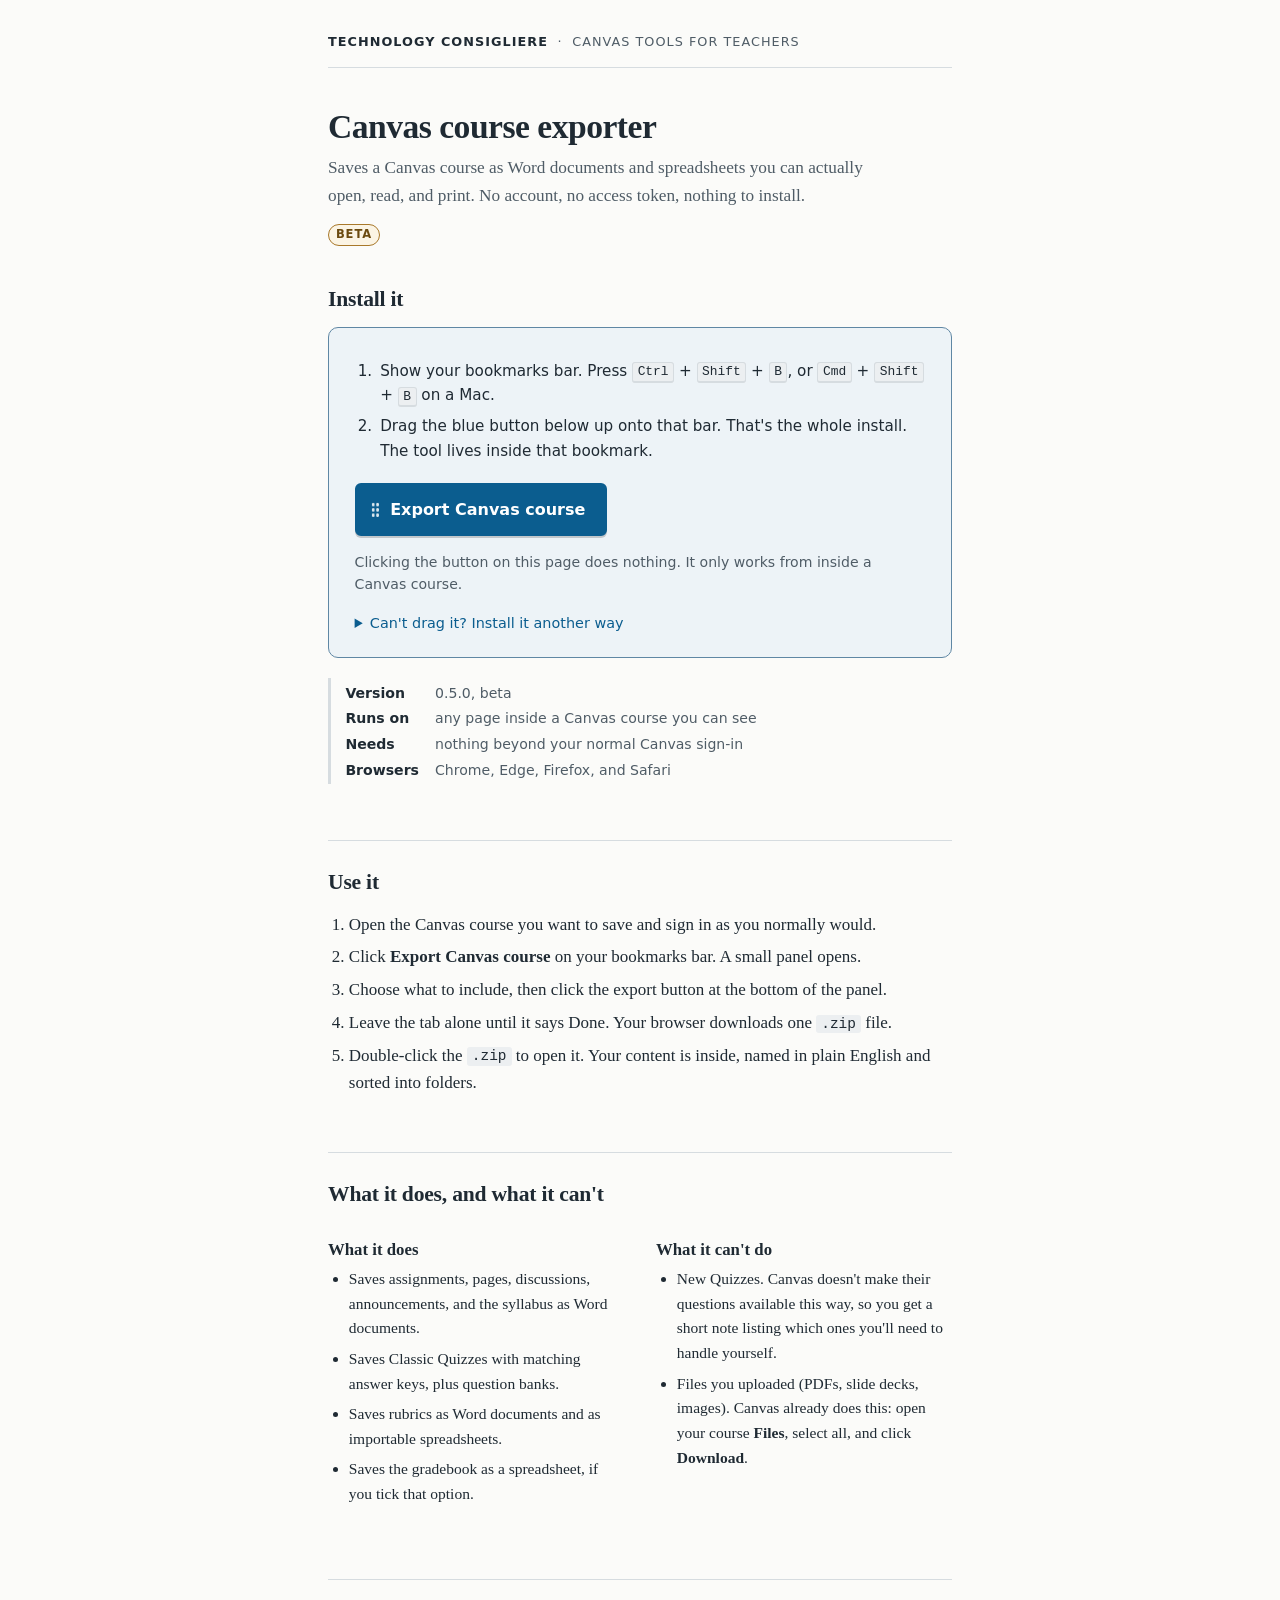
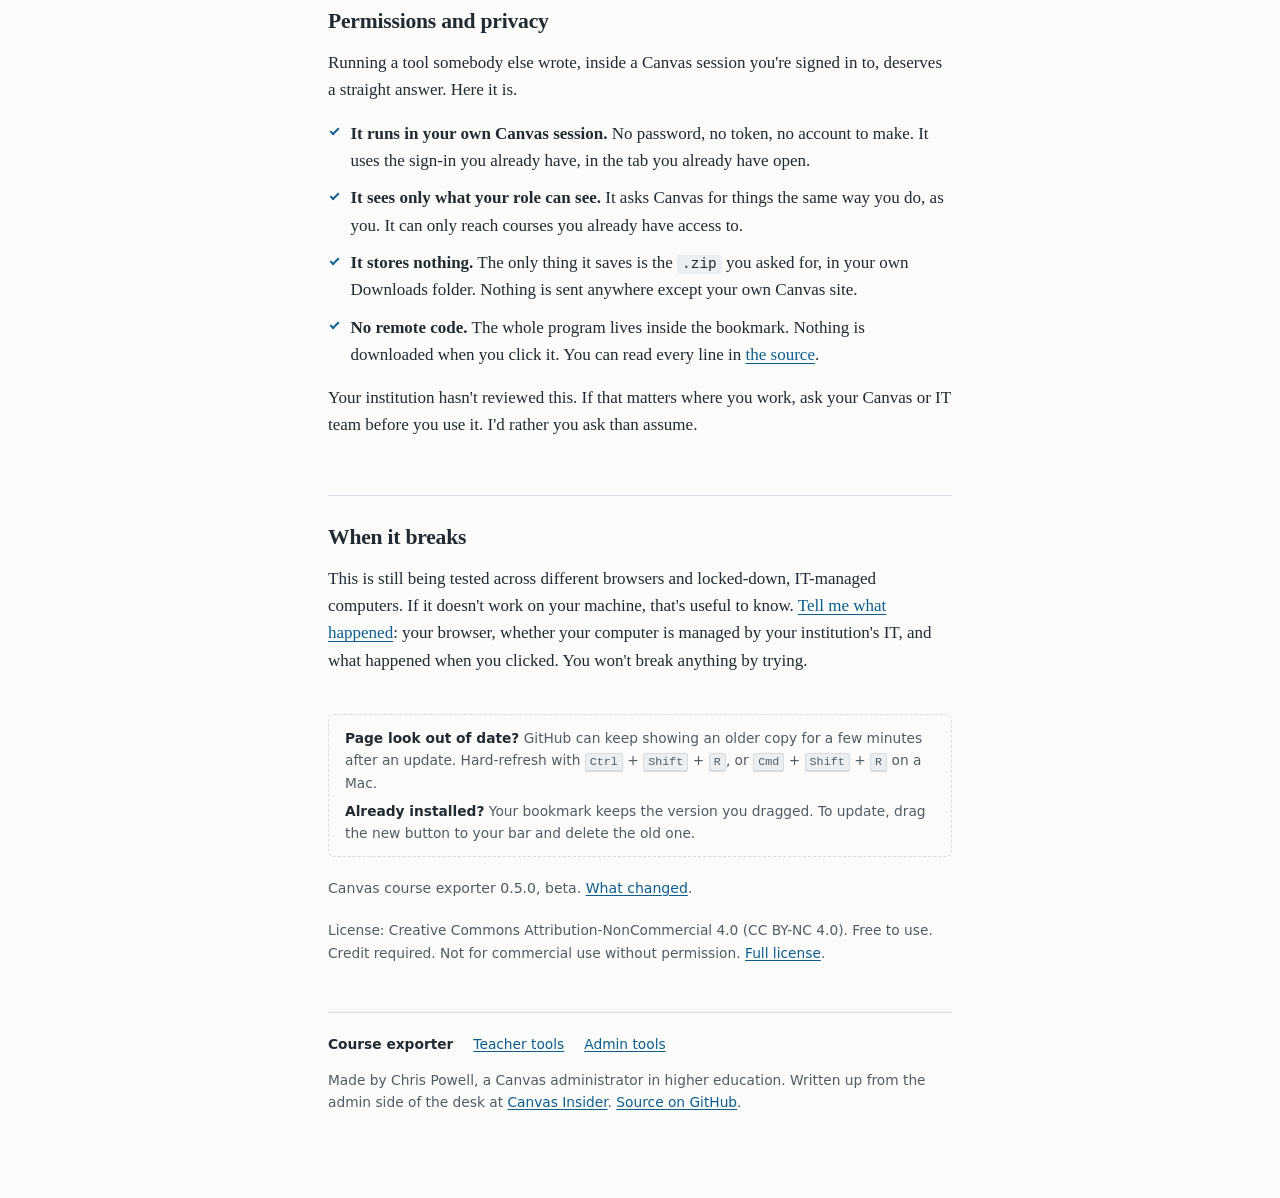
==== teacher/index.html @ 8980ad87 "Unified install pages, panel credit line, exporter 0.5.0 Install page moves to teacher/; install-exp" ====
<!doctype html>
<html lang="en">
<head>
<meta charset="utf-8">
<meta name="viewport" content="width=device-width, initial-scale=1">
<meta name="color-scheme" content="light dark">
<title>Canvas course exporter · Technology Consigliere</title>
<meta name="description" content="Save a Canvas course as Word documents and spreadsheets you can open, read, and print. One bookmark, no account, no token.">
<!-- TC:STYLE -->
<style>
/* tc-design 1.0.0
   Technology Consigliere install-page system.
   Canonical copy. tc_build.py inlines this into every page between the
   TC:STYLE markers, so each published page is one self-contained file:
   no external stylesheet, no web fonts, no JavaScript. Edit here, rebuild,
   never hand-edit the inlined copy. */

:root {
  color-scheme: light dark;

  --tc-paper: #fbfbf9;
  --tc-surface: #ffffff;
  --tc-ink: #1f2a33;
  --tc-muted: #4f5c66;
  --tc-rule: #d6dce0;
  --tc-accent: #0b5d8f;
  --tc-accent-ink: #ffffff;
  --tc-accent-hover: #084a72;
  --tc-wash: #edf3f7;
  --tc-wash-rule: #5f87a4;
  --tc-code-bg: #eceff1;
  --tc-caution-bg: #fbf4e4;
  --tc-caution-rule: #a8782a;
  --tc-caution-ink: #6b4a0f;
  --tc-danger-bg: #fbeef0;
  --tc-danger-rule: #b4233c;
  --tc-danger-ink: #8c1a2e;
  --tc-focus: #0b5d8f;

  --tc-serif: Charter, "Bitstream Charter", "Iowan Old Style", Georgia, "Times New Roman", serif;
  --tc-sans: system-ui, -apple-system, "Segoe UI", Roboto, Arial, sans-serif;
  --tc-mono: ui-monospace, "Cascadia Mono", Consolas, Menlo, monospace;

  --tc-measure: 42rem;
  --tc-radius: 6px;
}

@media (prefers-color-scheme: dark) {
  :root:not([data-theme="light"]) {
    --tc-paper: #14181b;
    --tc-surface: #1b2126;
    --tc-ink: #e4e8eb;
    --tc-muted: #a7b2ba;
    --tc-rule: #313a41;
    --tc-accent: #7cbde8;
    --tc-accent-ink: #0c1a24;
    --tc-accent-hover: #a3d2f1;
    --tc-wash: #182630;
    --tc-wash-rule: #4f7896;
    --tc-code-bg: #242b31;
    --tc-caution-bg: #2a2416;
    --tc-caution-rule: #c9a24a;
    --tc-caution-ink: #e8cb85;
    --tc-danger-bg: #2e1a1f;
    --tc-danger-rule: #e0697f;
    --tc-danger-ink: #f2a3b1;
    --tc-focus: #a3d2f1;
  }
}
:root[data-theme="dark"] {
  --tc-paper: #14181b;
  --tc-surface: #1b2126;
  --tc-ink: #e4e8eb;
  --tc-muted: #a7b2ba;
  --tc-rule: #313a41;
  --tc-accent: #7cbde8;
  --tc-accent-ink: #0c1a24;
  --tc-accent-hover: #a3d2f1;
  --tc-wash: #182630;
  --tc-wash-rule: #4f7896;
  --tc-code-bg: #242b31;
  --tc-caution-bg: #2a2416;
  --tc-caution-rule: #c9a24a;
  --tc-caution-ink: #e8cb85;
  --tc-danger-bg: #2e1a1f;
  --tc-danger-rule: #e0697f;
  --tc-danger-ink: #f2a3b1;
  --tc-focus: #a3d2f1;
}

/* ---- Base ---- */
*, *::before, *::after { box-sizing: border-box; }
html { -webkit-text-size-adjust: 100%; }
body {
  margin: 0;
  background: var(--tc-paper);
  color: var(--tc-ink);
  font: 17px/1.6 var(--tc-serif);
}
.tc-page { max-width: var(--tc-measure); margin: 0 auto; padding: 2rem 1.5rem 5rem; }
p { margin: 0 0 1rem; }
a { color: var(--tc-accent); text-underline-offset: 0.15em; }
a:hover { color: var(--tc-accent-hover); }
:focus-visible { outline: 3px solid var(--tc-focus); outline-offset: 3px; border-radius: 2px; }
ul, ol { padding-left: 1.3rem; margin: 0 0 1rem; }
li { margin: 0.35rem 0; }
strong, b { font-weight: 650; }

h1, h2, h3 { font-family: var(--tc-serif); font-weight: 600; color: var(--tc-ink); }
h1 { font-size: 2.1rem; line-height: 1.15; letter-spacing: -0.015em; margin: 0 0 0.5rem; }
h2 {
  font-size: 1.35rem; line-height: 1.25; letter-spacing: -0.01em;
  margin: 3.5rem 0 0.9rem; padding-top: 1.75rem; border-top: 1px solid var(--tc-rule);
}
h3 { font-size: 1.05rem; line-height: 1.3; margin: 2rem 0 0.4rem; }
.tc-first { border-top: 0; padding-top: 0; margin-top: 2.5rem; }

code, kbd {
  font-family: var(--tc-mono); font-size: 0.85em;
  background: var(--tc-code-bg); padding: 0.1em 0.35em; border-radius: 3px;
}
kbd { border: 1px solid var(--tc-rule); border-bottom-width: 2px; white-space: nowrap; }
pre {
  font-family: var(--tc-mono); font-size: 0.82rem; line-height: 1.5;
  background: var(--tc-code-bg); padding: 0.9rem 1rem; border-radius: var(--tc-radius);
  overflow-x: auto; margin: 0 0 1rem;
}
pre code { background: none; padding: 0; font-size: inherit; }

/* UI text uses the sans stack; reading text stays serif. */
.tc-mast, .tc-lede-row, .tc-steps, .tc-drag-note, .tc-facts, .tc-refresh,
.tc-changelog, .tc-license, .tc-foot, .tc-badge, .tc-grab, .tc-skip, .tc-note__label {
  font-family: var(--tc-sans);
}

/* ---- Skip link ---- */
.tc-skip {
  position: absolute; left: 1rem; top: -4rem; z-index: 10;
  background: var(--tc-surface); color: var(--tc-accent);
  padding: 0.5rem 0.9rem; border: 2px solid var(--tc-focus); border-radius: var(--tc-radius);
}
.tc-skip:focus { top: 1rem; }

/* ---- Masthead: the family mark ---- */
.tc-mast {
  display: flex; flex-wrap: wrap; align-items: baseline; gap: 0.25rem 0.6rem;
  font-size: 0.8rem; letter-spacing: 0.08em; text-transform: uppercase;
  color: var(--tc-muted); padding-bottom: 0.9rem; margin-bottom: 2.5rem;
  border-bottom: 1px solid var(--tc-rule);
}
.tc-mast a { color: var(--tc-ink); text-decoration: none; font-weight: 650; }
.tc-mast a:hover { text-decoration: underline; }

/* ---- Title block ---- */
.tc-lede { color: var(--tc-muted); font-size: 1.08rem; max-width: 36rem; margin: 0 0 0.9rem; }
.tc-lede-row { display: flex; flex-wrap: wrap; gap: 0.5rem; align-items: center; margin: 0 0 2rem; }

/* ---- Beta badge ---- */
.tc-badge {
  display: inline-block; font-size: 0.72rem; font-weight: 700; line-height: 1;
  letter-spacing: 0.08em; text-transform: uppercase;
  padding: 0.35em 0.6em; border-radius: 999px;
  color: var(--tc-caution-ink); background: var(--tc-caution-bg);
  border: 1px solid var(--tc-caution-rule); vertical-align: 0.2em;
}
h2 .tc-badge, h1 .tc-badge { margin-left: 0.5rem; }

/* ---- Install panel: the point of the page ---- */
.tc-install {
  background: var(--tc-wash); border: 1px solid var(--tc-wash-rule);
  border-radius: 10px; padding: 1.5rem 1.6rem 1.4rem; margin: 0 0 1.25rem;
}
.tc-steps { margin: 0 0 1.25rem; padding-left: 1.4rem; font-size: 0.95rem; }
.tc-steps li { margin: 0.4rem 0; padding-left: 0.2rem; }
.tc-grab {
  display: inline-flex; align-items: center; gap: 0.65rem;
  background: var(--tc-accent); color: var(--tc-accent-ink);
  border: 2px solid var(--tc-accent); border-radius: var(--tc-radius);
  font-size: 1rem; font-weight: 700; text-decoration: none;
  padding: 0.75rem 1.25rem 0.75rem 0.9rem; cursor: grab;
  box-shadow: 0 2px 0 rgba(0, 0, 0, 0.18);
}
.tc-grab::before {
  /* grip dots: decorative, never part of the bookmark name */
  content: ""; flex: none; width: 0.55rem; height: 1rem; opacity: 0.85;
  background-image: radial-gradient(currentColor 1.3px, transparent 1.6px);
  background-size: 0.275rem 0.33rem;
}
.tc-grab:hover { background: var(--tc-accent-hover); border-color: var(--tc-accent-hover); color: var(--tc-accent-ink); }
.tc-grab:active { cursor: grabbing; transform: translateY(1px); box-shadow: none; }
.tc-grab:focus-visible { outline-offset: 4px; }
.tc-drag-note { font-size: 0.88rem; color: var(--tc-muted); margin: 0.9rem 0 0; }
.tc-install details { margin-top: 1rem; font-size: 0.9rem; font-family: var(--tc-sans); }
.tc-install summary { cursor: pointer; color: var(--tc-accent); }
.tc-install details p, .tc-install details ol { margin-top: 0.6rem; }

/* ---- Facts: version, runs on, needs, last tested ---- */
.tc-facts {
  display: grid; grid-template-columns: max-content 1fr; gap: 0.2rem 1rem;
  font-size: 0.88rem; color: var(--tc-muted);
  border-left: 3px solid var(--tc-rule); padding: 0.2rem 0 0.2rem 0.9rem; margin: 0 0 1.75rem;
}
.tc-facts dt { color: var(--tc-ink); font-weight: 650; }
.tc-facts dd { margin: 0; }

/* ---- What it does / what it can't do ---- */
.tc-scope { display: grid; gap: 0.5rem 2rem; margin: 0 0 1rem; }
@media (min-width: 40rem) { .tc-scope { grid-template-columns: 1fr 1fr; } }
.tc-scope h3 { margin-top: 1rem; }
.tc-scope ul { font-size: 0.97rem; }

/* ---- Notes: info, caution, danger ---- */
.tc-note {
  border-left: 4px solid var(--tc-wash-rule); background: var(--tc-wash);
  padding: 1rem 1.15rem; margin: 1.5rem 0; font-size: 0.97rem; border-radius: 0 var(--tc-radius) var(--tc-radius) 0;
}
.tc-note > :last-child { margin-bottom: 0; }
.tc-note__label {
  display: block; font-size: 0.75rem; font-weight: 700; letter-spacing: 0.08em;
  text-transform: uppercase; margin: 0 0 0.4rem;
}
.tc-note--caution { background: var(--tc-caution-bg); border-left-color: var(--tc-caution-rule); }
.tc-note--caution .tc-note__label { color: var(--tc-caution-ink); }
.tc-note--danger { background: var(--tc-danger-bg); border-left-color: var(--tc-danger-rule); }
.tc-note--danger .tc-note__label { color: var(--tc-danger-ink); }

/* ---- Permissions and privacy ---- */
.tc-trust ul { list-style: none; padding: 0; }
.tc-trust li { padding-left: 1.4rem; position: relative; margin: 0.65rem 0; }
.tc-trust li::before {
  content: ""; position: absolute; left: 0.1rem; top: 0.5em;
  width: 0.55rem; height: 0.3rem; border: solid var(--tc-accent);
  border-width: 0 0 2px 2px; transform: rotate(-45deg);
}

/* ---- Stale-page note ---- */
.tc-refresh {
  font-size: 0.86rem; color: var(--tc-muted);
  border: 1px dashed var(--tc-rule); border-radius: var(--tc-radius);
  padding: 0.75rem 1rem; margin: 2.5rem 0 0;
}
.tc-refresh p { margin: 0 0 0.4rem; }
.tc-refresh p:last-child { margin: 0; }
.tc-refresh strong { color: var(--tc-ink); }

/* ---- Version and changelog ---- */
.tc-changelog { font-size: 0.88rem; color: var(--tc-muted); margin: 1.25rem 0 0; }
.tc-changelog summary { cursor: pointer; }
.tc-changelog summary strong { color: var(--tc-ink); }
.tc-changelog ul { margin-top: 0.6rem; }

/* ---- License and footer ---- */
.tc-license { font-size: 0.86rem; color: var(--tc-muted); margin: 1.25rem 0 0; }
.tc-foot {
  margin-top: 3rem; padding-top: 1.25rem; border-top: 1px solid var(--tc-rule);
  font-size: 0.86rem; color: var(--tc-muted);
}
.tc-foot nav ul { list-style: none; padding: 0; margin: 0 0 0.9rem; display: flex; flex-wrap: wrap; gap: 0.3rem 1.25rem; }
.tc-foot nav li { margin: 0; }
.tc-foot [aria-current="page"] { color: var(--tc-ink); font-weight: 650; text-decoration: none; }
.tc-foot p { margin: 0 0 0.4rem; }

/* ---- Choice cards (switchboard pages) ---- */
.tc-choices { display: grid; gap: 1rem; margin: 0 0 1.5rem; }
@media (min-width: 40rem) { .tc-choices { grid-template-columns: 1fr 1fr; } }
.tc-choice {
  border: 1px solid var(--tc-rule); background: var(--tc-surface);
  border-radius: 10px; padding: 1.15rem 1.25rem;
}
.tc-choice h2 { border: 0; padding: 0; margin: 0 0 0.5rem; font-size: 1.15rem; }
.tc-choice p { font-size: 0.97rem; }
.tc-choice > :last-child { margin-bottom: 0; }

/* ---- Tables ---- */
.tc-table-wrap { overflow-x: auto; margin: 0 0 1.25rem; }
table { border-collapse: collapse; width: 100%; font-size: 0.92rem; font-family: var(--tc-sans); }
th, td { text-align: left; vertical-align: top; padding: 0.5rem 0.75rem 0.5rem 0; border-bottom: 1px solid var(--tc-rule); }
thead th { color: var(--tc-muted); font-weight: 650; }
tbody th { font-weight: 650; }

/* ---- Phone ---- */
@media (max-width: 30rem) {
  body { font-size: 16.5px; }
  .tc-page { padding: 1.25rem 1rem 4rem; }
  h1 { font-size: 1.75rem; }
  h2 { font-size: 1.25rem; }
  .tc-install { padding: 1.15rem 1rem; }
  .tc-grab { display: flex; justify-content: center; }
}

@media (prefers-reduced-motion: reduce) { * { transition: none !important; } }
@media print { .tc-install, .tc-skip, .tc-refresh { display: none; } a { color: inherit; } }

/* ---- Screen-reader-only text ---- */
.tc-sr {
  position: absolute; width: 1px; height: 1px; padding: 0; margin: -1px;
  overflow: hidden; clip: rect(0 0 0 0); white-space: nowrap; border: 0;
}
</style>
<!-- /TC:STYLE -->
</head>
<body>
<a class="tc-skip" href="#install">Skip to the install button</a>
<div class="tc-page">

<header class="tc-mast">
  <a href="https://github.com/techconsigliere">Technology Consigliere</a>
  <span aria-hidden="true">·</span>
  <span>Canvas tools for teachers</span>
</header>

<main>
  <h1>Canvas course exporter</h1>
  <p class="tc-lede">Saves a Canvas course as Word documents and spreadsheets you can actually open, read, and print. No account, no access token, nothing to install.</p>
  <div class="tc-lede-row"><span class="tc-badge">Beta</span></div>

  <h2 class="tc-first">Install it</h2>
  <div class="tc-install" id="install">
    <ol class="tc-steps">
      <li>Show your bookmarks bar. Press <kbd>Ctrl</kbd> + <kbd>Shift</kbd> + <kbd>B</kbd>, or <kbd>Cmd</kbd> + <kbd>Shift</kbd> + <kbd>B</kbd> on a Mac.</li>
      <li>Drag the blue button below up onto that bar. That's the whole install. The tool lives inside that bookmark.</li>
    </ol>
    <!-- TC:BOOKMARKLET src="teacher/exporter.bookmarklet.txt" label="Export Canvas course" -->
<a class="tc-grab" href="javascript:/*%20============================================================================%0A%20%20%20Canvas%20Course%20Content%20Exporter%20%E2%80%94%20self-contained%20bookmarklet%20source%0A%0A%20%20%20No%20server,%20no%20libraries,%20no%20access%20token.%20Runs%20on%20the%20Canvas%20origin%20under%0A%20%20%20the%20signed-in%20user%27s%20session%20and%20writes%20a%20folder%20tree%20of%20.docx%20and%20.csv%0A%20%20%20files%20into%20a%20single%20.zip%20download,%20in%20every%20browser.%0A%0A%20%20%20This%20is%20the%20readable%20source.%20URL-encode%20it%20and%20prefix%20%22javascript:%22%20to%0A%20%20%20get%20the%20bookmarklet;%20teacher/exporter.bookmarklet.txt%20holds%20that%20version.%0A%20%20%20==========================================================================%20*/%0A%28function%20%28%29%20%7B%0A%20%20%27use%20strict%27;%0A%0A%20%20if%20%28window.__cce%29%20%7B%20alert%28%27The%20exporter%20is%20already%20open%20in%20this%20tab.%27%29;%20return;%20%7D%0A%20%20var%20VERSION%20=%20%270.5.0%27;%0A%20%20var%20HOME%20=%20%27https://techconsigliere.github.io/CanvExporter/teacher/%27;%0A%20%20window.__cce%20=%20true;%0A%0A%20%20var%20API%20=%20location.origin%20+%20%27/api/v1%27;%0A%20%20var%20CONCURRENCY%20=%203;%0A%0A%20%20/*%20======================================================================%0A%20%20%20%20%201.%20CRC-32%20and%20a%20minimal%20ZIP%20writer%0A%0A%20%20%20%20%20A%20.docx%20file%20IS%20a%20zip%20archive.%20Rather%20than%20ship%20JSZip%20we%20write%20stored%0A%20%20%20%20%20%28uncompressed%29%20entries%20by%20hand:%20local%20header,%20then%20the%20bytes,%20then%20a%0A%20%20%20%20%20central%20directory,%20then%20the%20end-of-central-directory%20record.%20Word%20does%0A%20%20%20%20%20not%20care%20that%20the%20entries%20are%20uncompressed.%0A%20%20%20%20%20======================================================================%20*/%0A%0A%20%20var%20CRC_TABLE%20=%20%28function%20%28%29%20%7B%0A%20%20%20%20var%20table%20=%20%5B%5D,%20c,%20n,%20k;%0A%20%20%20%20for%20%28n%20=%200;%20n%20%3C%20256;%20n++%29%20%7B%0A%20%20%20%20%20%20c%20=%20n;%0A%20%20%20%20%20%20for%20%28k%20=%200;%20k%20%3C%208;%20k++%29%20c%20=%20%28c%20&%201%29%20?%20%280xEDB88320%20%5E%20%28c%20%3E%3E%3E%201%29%29%20:%20%28c%20%3E%3E%3E%201%29;%0A%20%20%20%20%20%20table%5Bn%5D%20=%20c%20%3E%3E%3E%200;%0A%20%20%20%20%7D%0A%20%20%20%20return%20table;%0A%20%20%7D%29%28%29;%0A%0A%20%20function%20crc32%28bytes%29%20%7B%0A%20%20%20%20var%20c%20=%200xFFFFFFFF;%0A%20%20%20%20for%20%28var%20i%20=%200;%20i%20%3C%20bytes.length;%20i++%29%20c%20=%20CRC_TABLE%5B%28c%20%5E%20bytes%5Bi%5D%29%20&%200xFF%5D%20%5E%20%28c%20%3E%3E%3E%208%29;%0A%20%20%20%20return%20%28c%20%5E%200xFFFFFFFF%29%20%3E%3E%3E%200;%0A%20%20%7D%0A%0A%20%20var%20ENC%20=%20new%20TextEncoder%28%29;%0A%20%20function%20bytes%28x%29%20%7B%20return%20typeof%20x%20===%20%27string%27%20?%20ENC.encode%28x%29%20:%20x;%20%7D%0A%0A%20%20function%20Zip%28%29%20%7B%20this.entries%20=%20%5B%5D;%20%7D%0A%0A%20%20Zip.prototype.add%20=%20function%20%28name,%20data%29%20%7B%0A%20%20%20%20this.entries.push%28%7B%20name:%20name,%20data:%20bytes%28data%29%20%7D%29;%0A%20%20%7D;%0A%0A%20%20Zip.prototype.blob%20=%20function%20%28%29%20%7B%0A%20%20%20%20var%20now%20=%20new%20Date%28%29;%0A%20%20%20%20var%20dosTime%20=%20%28%28now.getHours%28%29%20%3C%3C%2011%29%20%7C%20%28now.getMinutes%28%29%20%3C%3C%205%29%20%7C%20%28now.getSeconds%28%29%20%3E%3E%201%29%29%20&%200xFFFF;%0A%20%20%20%20var%20dosDate%20=%20%28%28%28now.getFullYear%28%29%20-%201980%29%20%3C%3C%209%29%20%7C%20%28%28now.getMonth%28%29%20+%201%29%20%3C%3C%205%29%20%7C%20now.getDate%28%29%29%20&%200xFFFF;%0A%0A%20%20%20%20var%20parts%20=%20%5B%5D,%20central%20=%20%5B%5D,%20offset%20=%200;%0A%0A%20%20%20%20for%20%28var%20i%20=%200;%20i%20%3C%20this.entries.length;%20i++%29%20%7B%0A%20%20%20%20%20%20var%20e%20=%20this.entries%5Bi%5D;%0A%20%20%20%20%20%20var%20nameBytes%20=%20ENC.encode%28e.name%29;%0A%20%20%20%20%20%20var%20crc%20=%20crc32%28e.data%29;%0A%20%20%20%20%20%20var%20size%20=%20e.data.length;%0A%0A%20%20%20%20%20%20var%20local%20=%20new%20Uint8Array%2830%20+%20nameBytes.length%29;%0A%20%20%20%20%20%20var%20lv%20=%20new%20DataView%28local.buffer%29;%0A%20%20%20%20%20%20lv.setUint32%280,%200x04034B50,%20true%29;%20%20%20//%20local%20file%20header%20signature%0A%20%20%20%20%20%20lv.setUint16%284,%2020,%20true%29;%20%20%20%20%20%20%20%20%20%20%20//%20version%20needed%0A%20%20%20%20%20%20lv.setUint16%286,%200x0800,%20true%29;%20%20%20%20%20%20%20//%20flags:%20names%20are%20UTF-8%0A%20%20%20%20%20%20lv.setUint16%288,%200,%20true%29;%20%20%20%20%20%20%20%20%20%20%20%20//%20method%200%20=%20stored%0A%20%20%20%20%20%20lv.setUint16%2810,%20dosTime,%20true%29;%0A%20%20%20%20%20%20lv.setUint16%2812,%20dosDate,%20true%29;%0A%20%20%20%20%20%20lv.setUint32%2814,%20crc,%20true%29;%0A%20%20%20%20%20%20lv.setUint32%2818,%20size,%20true%29;%20%20%20%20%20%20%20%20//%20compressed%20size%0A%20%20%20%20%20%20lv.setUint32%2822,%20size,%20true%29;%20%20%20%20%20%20%20%20//%20uncompressed%20size%0A%20%20%20%20%20%20lv.setUint16%2826,%20nameBytes.length,%20true%29;%0A%20%20%20%20%20%20lv.setUint16%2828,%200,%20true%29;%20%20%20%20%20%20%20%20%20%20%20//%20extra%20field%20length%0A%20%20%20%20%20%20local.set%28nameBytes,%2030%29;%0A%0A%20%20%20%20%20%20parts.push%28local,%20e.data%29;%0A%0A%20%20%20%20%20%20var%20cd%20=%20new%20Uint8Array%2846%20+%20nameBytes.length%29;%0A%20%20%20%20%20%20var%20cv%20=%20new%20DataView%28cd.buffer%29;%0A%20%20%20%20%20%20cv.setUint32%280,%200x02014B50,%20true%29;%20%20%20//%20central%20directory%20signature%0A%20%20%20%20%20%20cv.setUint16%284,%2020,%20true%29;%20%20%20%20%20%20%20%20%20%20%20//%20version%20made%20by%0A%20%20%20%20%20%20cv.setUint16%286,%2020,%20true%29;%20%20%20%20%20%20%20%20%20%20%20//%20version%20needed%0A%20%20%20%20%20%20cv.setUint16%288,%200x0800,%20true%29;%0A%20%20%20%20%20%20cv.setUint16%2810,%200,%20true%29;%0A%20%20%20%20%20%20cv.setUint16%2812,%20dosTime,%20true%29;%0A%20%20%20%20%20%20cv.setUint16%2814,%20dosDate,%20true%29;%0A%20%20%20%20%20%20cv.setUint32%2816,%20crc,%20true%29;%0A%20%20%20%20%20%20cv.setUint32%2820,%20size,%20true%29;%0A%20%20%20%20%20%20cv.setUint32%2824,%20size,%20true%29;%0A%20%20%20%20%20%20cv.setUint16%2828,%20nameBytes.length,%20true%29;%0A%20%20%20%20%20%20cv.setUint32%2842,%20offset,%20true%29;%20%20%20%20%20%20//%20offset%20of%20local%20header%0A%20%20%20%20%20%20cd.set%28nameBytes,%2046%29;%0A%20%20%20%20%20%20central.push%28cd%29;%0A%0A%20%20%20%20%20%20offset%20+=%20local.length%20+%20size;%0A%20%20%20%20%7D%0A%0A%20%20%20%20var%20cdSize%20=%200;%0A%20%20%20%20for%20%28var%20j%20=%200;%20j%20%3C%20central.length;%20j++%29%20cdSize%20+=%20central%5Bj%5D.length;%0A%0A%20%20%20%20var%20end%20=%20new%20Uint8Array%2822%29;%0A%20%20%20%20var%20ev%20=%20new%20DataView%28end.buffer%29;%0A%20%20%20%20ev.setUint32%280,%200x06054B50,%20true%29;%0A%20%20%20%20ev.setUint16%288,%20this.entries.length,%20true%29;%0A%20%20%20%20ev.setUint16%2810,%20this.entries.length,%20true%29;%0A%20%20%20%20ev.setUint32%2812,%20cdSize,%20true%29;%0A%20%20%20%20ev.setUint32%2816,%20offset,%20true%29;%0A%0A%20%20%20%20return%20new%20Blob%28parts.concat%28central,%20%5Bend%5D%29,%20%7B%20type:%20%27application/zip%27%20%7D%29;%0A%20%20%7D;%0A%0A%20%20/*%20======================================================================%0A%20%20%20%20%202.%20WordprocessingML%0A%0A%20%20%20%20%20A%20minimal%20.docx%20needs%20%5BContent_Types%5D.xml,%20_rels/.rels,%0A%20%20%20%20%20word/document.xml,%20and%20word/_rels/document.xml.rels%20for%20hyperlinks.%0A%20%20%20%20%20Headings%20use%20direct%20formatting%20plus%20%3Cw:outlineLvl%3E,%20which%20is%20what%0A%20%20%20%20%20actually%20drives%20Word%27s%20navigation%20pane%20%E2%80%94%20so%20no%20styles.xml%20is%20needed.%0A%20%20%20%20%20======================================================================%20*/%0A%0A%20%20function%20esc%28s%29%20%7B%0A%20%20%20%20return%20String%28s%20==%20null%20?%20%27%27%20:%20s%29%0A%20%20%20%20%20%20.replace%28/&/g,%20%27&amp;%27%29.replace%28/%3C/g,%20%27&lt;%27%29.replace%28/%3E/g,%20%27&gt;%27%29%0A%20%20%20%20%20%20.replace%28/%22/g,%20%27&quot;%27%29%0A%20%20%20%20%20%20.replace%28/%5B%5Cu0000-%5Cu0008%5Cu000B%5Cu000C%5Cu000E-%5Cu001F%5D/g,%20%27%27%29;%0A%20%20%7D%0A%0A%20%20//%20Element%20order%20inside%20%3Cw:rPr%3E%20and%20%3Cw:pPr%3E%20is%20fixed%20by%20the%20schema.%0A%20%20//%20Word%20tolerates%20a%20wrong%20order;%20other%20readers%20do%20not.%0A%20%20function%20run%28text,%20o%29%20%7B%0A%20%20%20%20o%20=%20o%20%7C%7C%20%7B%7D;%0A%20%20%20%20var%20rPr%20=%20%27%27;%0A%20%20%20%20if%20%28o.bold%29%20rPr%20+=%20%27%3Cw:b/%3E%27;%0A%20%20%20%20if%20%28o.italic%29%20rPr%20+=%20%27%3Cw:i/%3E%27;%0A%20%20%20%20if%20%28o.color%29%20rPr%20+=%20%27%3Cw:color%20w:val=%22%27%20+%20o.color%20+%20%27%22/%3E%27;%0A%20%20%20%20if%20%28o.size%29%20rPr%20+=%20%27%3Cw:sz%20w:val=%22%27%20+%20o.size%20+%20%27%22/%3E%27;%0A%20%20%20%20if%20%28o.underline%29%20rPr%20+=%20%27%3Cw:u%20w:val=%22single%22/%3E%27;%0A%20%20%20%20if%20%28o.mono%29%20rPr%20=%20%27%3Cw:rFonts%20w:ascii=%22Consolas%22%20w:hAnsi=%22Consolas%22/%3E%27%20+%20rPr;%0A%20%20%20%20return%20%27%3Cw:r%3E%27%20+%20%28rPr%20?%20%27%3Cw:rPr%3E%27%20+%20rPr%20+%20%27%3C/w:rPr%3E%27%20:%20%27%27%29%20+%0A%20%20%20%20%20%20%27%3Cw:t%20xml:space=%22preserve%22%3E%27%20+%20esc%28text%29%20+%20%27%3C/w:t%3E%3C/w:r%3E%27;%0A%20%20%7D%0A%0A%20%20function%20lineBreak%28%29%20%7B%20return%20%27%3Cw:r%3E%3Cw:br/%3E%3C/w:r%3E%27;%20%7D%0A%0A%20%20function%20para%28runsXml,%20o%29%20%7B%0A%20%20%20%20o%20=%20o%20%7C%7C%20%7B%7D;%0A%20%20%20%20var%20pPr%20=%20%27%3Cw:spacing%20w:after=%22%27%20+%20%28o.after%20==%20null%20?%20120%20:%20o.after%29%20+%20%27%22%27%20+%0A%20%20%20%20%20%20%28o.before%20?%20%27%20w:before=%22%27%20+%20o.before%20+%20%27%22%27%20:%20%27%27%29%20+%20%27/%3E%27;%0A%20%20%20%20if%20%28o.indent%29%20pPr%20+=%20%27%3Cw:ind%20w:left=%22%27%20+%20o.indent%20+%20%27%22/%3E%27;%0A%20%20%20%20if%20%28o.align%29%20pPr%20+=%20%27%3Cw:jc%20w:val=%22%27%20+%20o.align%20+%20%27%22/%3E%27;%0A%20%20%20%20if%20%28o.outline%20!=%20null%29%20pPr%20+=%20%27%3Cw:outlineLvl%20w:val=%22%27%20+%20o.outline%20+%20%27%22/%3E%27;%0A%20%20%20%20return%20%27%3Cw:p%3E%3Cw:pPr%3E%27%20+%20pPr%20+%20%27%3C/w:pPr%3E%27%20+%20%28runsXml%20%7C%7C%20%27%27%29%20+%20%27%3C/w:p%3E%27;%0A%20%20%7D%0A%0A%20%20var%20HEADING_SIZE%20=%20%5B36,%2030,%2026,%2024,%2022,%2022%5D;%20//%20half-points%0A%0A%20%20function%20heading%28text,%20level,%20opts%29%20%7B%0A%20%20%20%20opts%20=%20opts%20%7C%7C%20%7B%7D;%0A%20%20%20%20return%20para%28run%28text,%20%7B%20bold:%20true,%20size:%20HEADING_SIZE%5Blevel%5D,%20color:%20%271F3864%27%20%7D%29,%20%7B%0A%20%20%20%20%20%20outline:%20level,%20before:%20level%20===%200%20?%200%20:%20240,%20after:%20120,%20align:%20opts.align%0A%20%20%20%20%7D%29;%0A%20%20%7D%0A%0A%20%20var%20CELL_BORDERS%20=%20%5B%27top%27,%20%27left%27,%20%27bottom%27,%20%27right%27,%20%27insideH%27,%20%27insideV%27%5D%0A%20%20%20%20.map%28function%20%28s%29%20%7B%20return%20%27%3Cw:%27%20+%20s%20+%20%27%20w:val=%22single%22%20w:sz=%224%22%20w:space=%220%22%20w:color=%22999999%22/%3E%27;%20%7D%29%0A%20%20%20%20.join%28%27%27%29;%0A%0A%20%20function%20table%28rows%29%20%7B%0A%20%20%20%20var%20xml%20=%20%27%3Cw:tbl%3E%3Cw:tblPr%3E%3Cw:tblW%20w:w=%225000%22%20w:type=%22pct%22/%3E%3Cw:tblBorders%3E%27%20+%0A%20%20%20%20%20%20CELL_BORDERS%20+%20%27%3C/w:tblBorders%3E%3C/w:tblPr%3E%27;%0A%20%20%20%20for%20%28var%20r%20=%200;%20r%20%3C%20rows.length;%20r++%29%20%7B%0A%20%20%20%20%20%20xml%20+=%20%27%3Cw:tr%3E%27;%0A%20%20%20%20%20%20for%20%28var%20c%20=%200;%20c%20%3C%20rows%5Br%5D.length;%20c++%29%20%7B%0A%20%20%20%20%20%20%20%20//%20every%20%3Cw:tc%3E%20must%20contain%20at%20least%20one%20paragraph%0A%20%20%20%20%20%20%20%20xml%20+=%20%27%3Cw:tc%3E%3Cw:tcPr%3E%3Cw:tcW%20w:w=%220%22%20w:type=%22auto%22/%3E%3C/w:tcPr%3E%27%20+%0A%20%20%20%20%20%20%20%20%20%20%28rows%5Br%5D%5Bc%5D%20%7C%7C%20para%28%27%27%29%29%20+%20%27%3C/w:tc%3E%27;%0A%20%20%20%20%20%20%7D%0A%20%20%20%20%20%20xml%20+=%20%27%3C/w:tr%3E%27;%0A%20%20%20%20%7D%0A%20%20%20%20//%20a%20table%20must%20be%20followed%20by%20a%20paragraph%20or%20Word%20repairs%20the%20file%0A%20%20%20%20return%20xml%20+%20%27%3C/w:tbl%3E%27%20+%20para%28%27%27%29;%0A%20%20%7D%0A%0A%20%20var%20CONTENT_TYPES%20=%0A%20%20%20%20%27%3C?xml%20version=%221.0%22%20encoding=%22UTF-8%22%20standalone=%22yes%22?%3E%27%20+%0A%20%20%20%20%27%3CTypes%20xmlns=%22http://schemas.openxmlformats.org/package/2006/content-types%22%3E%27%20+%0A%20%20%20%20%27%3CDefault%20Extension=%22rels%22%20ContentType=%22application/vnd.openxmlformats-package.relationships+xml%22/%3E%27%20+%0A%20%20%20%20%27%3CDefault%20Extension=%22xml%22%20ContentType=%22application/xml%22/%3E%27%20+%0A%20%20%20%20%27%3COverride%20PartName=%22/word/document.xml%22%20ContentType=%22application/vnd.openxmlformats-officedocument.wordprocessingml.document.main+xml%22/%3E%27%20+%0A%20%20%20%20%27%3C/Types%3E%27;%0A%0A%20%20var%20ROOT_RELS%20=%0A%20%20%20%20%27%3C?xml%20version=%221.0%22%20encoding=%22UTF-8%22%20standalone=%22yes%22?%3E%27%20+%0A%20%20%20%20%27%3CRelationships%20xmlns=%22http://schemas.openxmlformats.org/package/2006/relationships%22%3E%27%20+%0A%20%20%20%20%27%3CRelationship%20Id=%22rId1%22%20Type=%22http://schemas.openxmlformats.org/officeDocument/2006/relationships/officeDocument%22%20Target=%22word/document.xml%22/%3E%27%20+%0A%20%20%20%20%27%3C/Relationships%3E%27;%0A%0A%20%20//%20Build%20the%20finished%20.docx%20bytes%20from%20body%20XML%20plus%20any%20hyperlink%20targets.%0A%20%20function%20docxBytes%28bodyXml,%20links%29%20%7B%0A%20%20%20%20var%20docRels%20=%0A%20%20%20%20%20%20%27%3C?xml%20version=%221.0%22%20encoding=%22UTF-8%22%20standalone=%22yes%22?%3E%27%20+%0A%20%20%20%20%20%20%27%3CRelationships%20xmlns=%22http://schemas.openxmlformats.org/package/2006/relationships%22%3E%27%20+%0A%20%20%20%20%20%20links.map%28function%20%28l%29%20%7B%0A%20%20%20%20%20%20%20%20return%20%27%3CRelationship%20Id=%22%27%20+%20l.id%20+%0A%20%20%20%20%20%20%20%20%20%20%27%22%20Type=%22http://schemas.openxmlformats.org/officeDocument/2006/relationships/hyperlink%22%20Target=%22%27%20+%0A%20%20%20%20%20%20%20%20%20%20esc%28l.url%29%20+%20%27%22%20TargetMode=%22External%22/%3E%27;%0A%20%20%20%20%20%20%7D%29.join%28%27%27%29%20+%0A%20%20%20%20%20%20%27%3C/Relationships%3E%27;%0A%0A%20%20%20%20var%20document_xml%20=%0A%20%20%20%20%20%20%27%3C?xml%20version=%221.0%22%20encoding=%22UTF-8%22%20standalone=%22yes%22?%3E%27%20+%0A%20%20%20%20%20%20%27%3Cw:document%20xmlns:w=%22http://schemas.openxmlformats.org/wordprocessingml/2006/main%22%27%20+%0A%20%20%20%20%20%20%27%20xmlns:r=%22http://schemas.openxmlformats.org/officeDocument/2006/relationships%22%3E%3Cw:body%3E%27%20+%0A%20%20%20%20%20%20bodyXml%20+%0A%20%20%20%20%20%20%27%3Cw:sectPr%3E%3Cw:pgSz%20w:w=%2212240%22%20w:h=%2215840%22/%3E%27%20+%0A%20%20%20%20%20%20%27%3Cw:pgMar%20w:top=%221440%22%20w:right=%221440%22%20w:bottom=%221440%22%20w:left=%221440%22%27%20+%0A%20%20%20%20%20%20%27%20w:header=%22720%22%20w:footer=%22720%22%20w:gutter=%220%22/%3E%3C/w:sectPr%3E%27%20+%0A%20%20%20%20%20%20%27%3C/w:body%3E%3C/w:document%3E%27;%0A%0A%20%20%20%20var%20z%20=%20new%20Zip%28%29;%0A%20%20%20%20z.add%28%27%5BContent_Types%5D.xml%27,%20CONTENT_TYPES%29;%0A%20%20%20%20z.add%28%27_rels/.rels%27,%20ROOT_RELS%29;%0A%20%20%20%20z.add%28%27word/document.xml%27,%20document_xml%29;%0A%20%20%20%20z.add%28%27word/_rels/document.xml.rels%27,%20docRels%29;%0A%20%20%20%20return%20z.blob%28%29;%0A%20%20%7D%0A%0A%20%20/*%20======================================================================%0A%20%20%20%20%203.%20Canvas%20HTML%20-%3E%20WordprocessingML%0A%20%20%20%20%20======================================================================%20*/%0A%0A%20%20function%20parseHtml%28html%29%20%7B%0A%20%20%20%20return%20new%20DOMParser%28%29%0A%20%20%20%20%20%20.parseFromString%28%27%3Cdiv%20id=%22r%22%3E%27%20+%20%28html%20%7C%7C%20%27%27%29%20+%20%27%3C/div%3E%27,%20%27text/html%27%29%0A%20%20%20%20%20%20.querySelector%28%27%23r%27%29;%0A%20%20%7D%0A%0A%20%20function%20plainText%28html%29%20%7B%0A%20%20%20%20if%20%28!html%29%20return%20%27%27;%0A%20%20%20%20return%20%28parseHtml%28html%29.textContent%20%7C%7C%20%27%27%29.replace%28/%5B%20%5Ct%5D+/g,%20%27%20%27%29.trim%28%29;%0A%20%20%7D%0A%0A%20%20var%20BLOCKS%20=%20%7B%20P:%201,%20DIV:%201,%20H1:%201,%20H2:%201,%20H3:%201,%20H4:%201,%20H5:%201,%20H6:%201,%20LI:%201,%20UL:%201,%20OL:%201,%20TABLE:%201,%20BLOCKQUOTE:%201,%20PRE:%201,%20SECTION:%201,%20ARTICLE:%201,%20HEADER:%201,%20FOOTER:%201,%20FIGURE:%201,%20HR:%201%20%7D;%0A%0A%20%20function%20hasBlockChild%28el%29%20%7B%0A%20%20%20%20for%20%28var%20i%20=%200;%20i%20%3C%20el.children.length;%20i++%29%20if%20%28BLOCKS%5Bel.children%5Bi%5D.tagName%5D%29%20return%20true;%0A%20%20%20%20return%20false;%0A%20%20%7D%0A%0A%20%20//%20Inline%20runs%20for%20one%20block,%20ignoring%20nested%20block%20structure.%0A%20%20function%20inlineRuns%28node,%20ctx%29%20%7B%0A%20%20%20%20var%20out%20=%20%27%27;%0A%20%20%20%20%28function%20walk%28n,%20fmt%29%20%7B%0A%20%20%20%20%20%20for%20%28var%20i%20=%200;%20i%20%3C%20n.childNodes.length;%20i++%29%20%7B%0A%20%20%20%20%20%20%20%20var%20c%20=%20n.childNodes%5Bi%5D;%0A%0A%20%20%20%20%20%20%20%20if%20%28c.nodeType%20===%203%29%20%7B%0A%20%20%20%20%20%20%20%20%20%20var%20t%20=%20c.nodeValue.replace%28/%5Cs+/g,%20%27%20%27%29;%0A%20%20%20%20%20%20%20%20%20%20if%20%28t.trim%28%29%29%20out%20+=%20run%28t,%20fmt%29;%0A%20%20%20%20%20%20%20%20%20%20continue;%0A%20%20%20%20%20%20%20%20%7D%0A%20%20%20%20%20%20%20%20if%20%28c.nodeType%20!==%201%29%20continue;%0A%0A%20%20%20%20%20%20%20%20var%20tag%20=%20c.tagName;%0A%20%20%20%20%20%20%20%20if%20%28tag%20===%20%27SCRIPT%27%20%7C%7C%20tag%20===%20%27STYLE%27%29%20continue;%0A%20%20%20%20%20%20%20%20if%20%28tag%20===%20%27BR%27%29%20%7B%20out%20+=%20lineBreak%28%29;%20continue;%20%7D%0A%0A%20%20%20%20%20%20%20%20if%20%28tag%20===%20%27IMG%27%29%20%7B%0A%20%20%20%20%20%20%20%20%20%20out%20+=%20run%28%27%5Bimage:%20%27%20+%20%28c.getAttribute%28%27alt%27%29%20%7C%7C%20c.getAttribute%28%27src%27%29%20%7C%7C%20%27%27%29%20+%20%27%5D%27,%0A%20%20%20%20%20%20%20%20%20%20%20%20%7B%20italic:%20true,%20color:%20%27777777%27%20%7D%29;%0A%20%20%20%20%20%20%20%20%20%20continue;%0A%20%20%20%20%20%20%20%20%7D%0A%0A%20%20%20%20%20%20%20%20if%20%28tag%20===%20%27A%27%20&&%20c.getAttribute%28%27href%27%29%29%20%7B%0A%20%20%20%20%20%20%20%20%20%20var%20label%20=%20%28c.textContent%20%7C%7C%20%27%27%29.replace%28/%5Cs+/g,%20%27%20%27%29.trim%28%29;%0A%20%20%20%20%20%20%20%20%20%20if%20%28label%29%20%7B%0A%20%20%20%20%20%20%20%20%20%20%20%20var%20href;%0A%20%20%20%20%20%20%20%20%20%20%20%20try%20%7B%20href%20=%20new%20URL%28c.getAttribute%28%27href%27%29,%20location.origin%29.href;%20%7D%0A%20%20%20%20%20%20%20%20%20%20%20%20catch%20%28e%29%20%7B%20href%20=%20c.getAttribute%28%27href%27%29;%20%7D%0A%20%20%20%20%20%20%20%20%20%20%20%20var%20id%20=%20%27rL%27%20+%20%28ctx.links.length%20+%201%29;%0A%20%20%20%20%20%20%20%20%20%20%20%20ctx.links.push%28%7B%20id:%20id,%20url:%20href%20%7D%29;%0A%20%20%20%20%20%20%20%20%20%20%20%20out%20+=%20%27%3Cw:hyperlink%20r:id=%22%27%20+%20id%20+%20%27%22%3E%27%20+%0A%20%20%20%20%20%20%20%20%20%20%20%20%20%20run%28label,%20%7B%20color:%20%270563C1%27,%20underline:%20true%20%7D%29%20+%20%27%3C/w:hyperlink%3E%27;%0A%20%20%20%20%20%20%20%20%20%20%7D%0A%20%20%20%20%20%20%20%20%20%20continue;%0A%20%20%20%20%20%20%20%20%7D%0A%0A%20%20%20%20%20%20%20%20walk%28c,%20%7B%0A%20%20%20%20%20%20%20%20%20%20bold:%20fmt.bold%20%7C%7C%20tag%20===%20%27B%27%20%7C%7C%20tag%20===%20%27STRONG%27%20%7C%7C%20tag%20===%20%27TH%27,%0A%20%20%20%20%20%20%20%20%20%20italic:%20fmt.italic%20%7C%7C%20tag%20===%20%27I%27%20%7C%7C%20tag%20===%20%27EM%27,%0A%20%20%20%20%20%20%20%20%20%20mono:%20fmt.mono%20%7C%7C%20tag%20===%20%27CODE%27%20%7C%7C%20tag%20===%20%27PRE%27%20%7C%7C%20tag%20===%20%27KBD%27%0A%20%20%20%20%20%20%20%20%7D%29;%0A%20%20%20%20%20%20%7D%0A%20%20%20%20%7D%29%28node,%20%7B%20bold:%20false,%20italic:%20false,%20mono:%20false%20%7D%29;%0A%20%20%20%20return%20out;%0A%20%20%7D%0A%0A%20%20var%20HEADING_LEVEL%20=%20%7B%20H1:%201,%20H2:%201,%20H3:%202,%20H4:%203,%20H5:%204,%20H6:%205%20%7D;%0A%0A%20%20function%20cellXml%28cell,%20ctx%29%20%7B%0A%20%20%20%20var%20out%20=%20%27%27;%0A%20%20%20%20if%20%28hasBlockChild%28cell%29%29%20out%20=%20walkBlocks%28cell,%20ctx,%200,%20null%29;%0A%20%20%20%20else%20%7B%20var%20r%20=%20inlineRuns%28cell,%20ctx%29;%20if%20%28r%29%20out%20=%20para%28r,%20%7B%20after:%2040%20%7D%29;%20%7D%0A%20%20%20%20return%20out%20%7C%7C%20para%28%27%27%29;%0A%20%20%7D%0A%0A%20%20function%20tableXml%28el,%20ctx%29%20%7B%0A%20%20%20%20var%20trs%20=%20el.querySelectorAll%28%27tr%27%29;%0A%20%20%20%20if%20%28!trs.length%29%20return%20%27%27;%0A%20%20%20%20var%20rows%20=%20%5B%5D;%0A%20%20%20%20for%20%28var%20i%20=%200;%20i%20%3C%20trs.length;%20i++%29%20%7B%0A%20%20%20%20%20%20var%20cells%20=%20%5B%5D,%20kids%20=%20trs%5Bi%5D.children;%0A%20%20%20%20%20%20for%20%28var%20j%20=%200;%20j%20%3C%20kids.length;%20j++%29%20%7B%0A%20%20%20%20%20%20%20%20if%20%28kids%5Bj%5D.tagName%20===%20%27TD%27%20%7C%7C%20kids%5Bj%5D.tagName%20===%20%27TH%27%29%20cells.push%28cellXml%28kids%5Bj%5D,%20ctx%29%29;%0A%20%20%20%20%20%20%7D%0A%20%20%20%20%20%20if%20%28cells.length%29%20rows.push%28cells%29;%0A%20%20%20%20%7D%0A%20%20%20%20return%20rows.length%20?%20table%28rows%29%20:%20%27%27;%0A%20%20%7D%0A%0A%20%20/*%20Only%20emit%20a%20paragraph%20for%20a%20block%20that%20actually%20holds%20text.%20A%20container%0A%20%20%20%20%20that%20holds%20other%20blocks%20gets%20recursed%20into%20instead%20%E2%80%94%20otherwise%0A%20%20%20%20%20%3Cdiv%3E%3Cp%3EHello%3C/p%3E%3C/div%3E%20writes%20%22Hello%22%20twice.%20*/%0A%20%20function%20walkBlocks%28node,%20ctx,%20level,%20list%29%20%7B%0A%20%20%20%20var%20out%20=%20%27%27;%0A%20%20%20%20var%20counter%20=%201;%0A%0A%20%20%20%20for%20%28var%20i%20=%200;%20i%20%3C%20node.children.length;%20i++%29%20%7B%0A%20%20%20%20%20%20var%20el%20=%20node.children%5Bi%5D;%0A%20%20%20%20%20%20var%20tag%20=%20el.tagName;%0A%0A%20%20%20%20%20%20if%20%28tag%20===%20%27SCRIPT%27%20%7C%7C%20tag%20===%20%27STYLE%27%20%7C%7C%20tag%20===%20%27IFRAME%27%29%20continue;%0A%0A%20%20%20%20%20%20if%20%28tag%20===%20%27HR%27%29%20%7B%20out%20+=%20para%28run%28%27%5Cu2014%5Cu2014%5Cu2014%5Cu2014%5Cu2014%5Cu2014%5Cu2014%5Cu2014%27%29%29;%20continue;%20%7D%0A%0A%20%20%20%20%20%20if%20%28tag%20===%20%27TABLE%27%29%20%7B%20out%20+=%20tableXml%28el,%20ctx%29;%20continue;%20%7D%0A%0A%20%20%20%20%20%20if%20%28tag%20===%20%27UL%27%20%7C%7C%20tag%20===%20%27OL%27%29%20%7B%0A%20%20%20%20%20%20%20%20out%20+=%20walkBlocks%28el,%20ctx,%20level,%20tag%20===%20%27OL%27%20?%20%27ordered%27%20:%20%27bullet%27%29;%0A%20%20%20%20%20%20%20%20continue;%0A%20%20%20%20%20%20%7D%0A%0A%20%20%20%20%20%20if%20%28tag%20===%20%27LI%27%29%20%7B%0A%20%20%20%20%20%20%20%20var%20clone%20=%20el.cloneNode%28true%29;%0A%20%20%20%20%20%20%20%20var%20nested%20=%20clone.querySelectorAll%28%27ul,%20ol%27%29;%0A%20%20%20%20%20%20%20%20for%20%28var%20n%20=%200;%20n%20%3C%20nested.length;%20n++%29%20nested%5Bn%5D.parentNode.removeChild%28nested%5Bn%5D%29;%0A%0A%20%20%20%20%20%20%20%20var%20marker%20=%20list%20===%20%27ordered%27%20?%20%28counter++%29%20+%20%27.%20%27%20:%20%27%5Cu2022%20%20%27;%0A%20%20%20%20%20%20%20%20var%20liRuns%20=%20inlineRuns%28clone,%20ctx%29;%0A%20%20%20%20%20%20%20%20if%20%28liRuns%29%20out%20+=%20para%28run%28marker%29%20+%20liRuns,%20%7B%20indent:%20360%20+%20level%20*%20360,%20after:%2060%20%7D%29;%0A%0A%20%20%20%20%20%20%20%20for%20%28var%20m%20=%200;%20m%20%3C%20el.children.length;%20m++%29%20%7B%0A%20%20%20%20%20%20%20%20%20%20var%20sub%20=%20el.children%5Bm%5D;%0A%20%20%20%20%20%20%20%20%20%20if%20%28sub.tagName%20===%20%27UL%27%20%7C%7C%20sub.tagName%20===%20%27OL%27%29%20%7B%0A%20%20%20%20%20%20%20%20%20%20%20%20out%20+=%20walkBlocks%28sub,%20ctx,%20level%20+%201,%20sub.tagName%20===%20%27OL%27%20?%20%27ordered%27%20:%20%27bullet%27%29;%0A%20%20%20%20%20%20%20%20%20%20%7D%0A%20%20%20%20%20%20%20%20%7D%0A%20%20%20%20%20%20%20%20continue;%0A%20%20%20%20%20%20%7D%0A%0A%20%20%20%20%20%20if%20%28HEADING_LEVEL%5Btag%5D%29%20%7B%0A%20%20%20%20%20%20%20%20var%20text%20=%20%28el.textContent%20%7C%7C%20%27%27%29.replace%28/%5Cs+/g,%20%27%20%27%29.trim%28%29;%0A%20%20%20%20%20%20%20%20if%20%28text%29%20out%20+=%20heading%28text,%20HEADING_LEVEL%5Btag%5D%29;%0A%20%20%20%20%20%20%20%20continue;%0A%20%20%20%20%20%20%7D%0A%0A%20%20%20%20%20%20if%20%28hasBlockChild%28el%29%29%20%7B%20out%20+=%20walkBlocks%28el,%20ctx,%20level,%20list%29;%20continue;%20%7D%0A%0A%20%20%20%20%20%20var%20runs%20=%20inlineRuns%28el,%20ctx%29;%0A%20%20%20%20%20%20if%20%28runs%29%20out%20+=%20para%28runs,%20%7B%20indent:%20tag%20===%20%27BLOCKQUOTE%27%20?%20720%20:%200%20%7D%29;%0A%20%20%20%20%7D%0A%0A%20%20%20%20return%20out;%0A%20%20%7D%0A%0A%20%20function%20htmlDocx%28html,%20title%29%20%7B%0A%20%20%20%20var%20ctx%20=%20%7B%20links:%20%5B%5D%20%7D;%0A%20%20%20%20var%20body%20=%20heading%28title,%200,%20%7B%20align:%20%27center%27%20%7D%29;%0A%20%20%20%20if%20%28html%20&&%20String%28html%29.trim%28%29%29%20%7B%0A%20%20%20%20%20%20var%20inner%20=%20walkBlocks%28parseHtml%28html%29,%20ctx,%200,%20null%29;%0A%20%20%20%20%20%20body%20+=%20inner%20%7C%7C%20para%28run%28plainText%28html%29%29%29;%0A%20%20%20%20%7D%20else%20%7B%0A%20%20%20%20%20%20body%20+=%20para%28run%28%27%5BNo%20content%20or%20body%20text%20provided.%5D%27,%20%7B%20italic:%20true%20%7D%29%29;%0A%20%20%20%20%7D%0A%20%20%20%20return%20docxBytes%28body,%20ctx.links%29;%0A%20%20%7D%0A%0A%20%20/*%20======================================================================%0A%20%20%20%20%204.%20Quiz,%20bank%20and%20rubric%20documents%0A%20%20%20%20%20======================================================================%20*/%0A%0A%20%20function%20weightOf%28a%29%20%7B%20var%20w%20=%20parseFloat%28a.weight%29;%20return%20isNaN%28w%29%20?%200%20:%20w;%20%7D%0A%0A%20%20function%20questionDocx%28questions,%20title,%20withAnswers,%20isBank%29%20%7B%0A%20%20%20%20var%20body%20=%20heading%28%28isBank%20?%20%27Question%20Bank:%20%27%20:%20%27%27%29%20+%20title%20+%20%28withAnswers%20?%20%27%20%28Answer%20Key%29%27%20:%20%27%27%29,%0A%20%20%20%20%20%200,%20%7B%20align:%20%27center%27%20%7D%29;%0A%0A%20%20%20%20if%20%28!withAnswers%29%20%7B%0A%20%20%20%20%20%20body%20+=%20para%28run%28%27Name:%20_________________________%5Ct%5CtDate:%20_____________%27%29,%20%7B%20after:%20360%20%7D%29;%0A%20%20%20%20%7D%0A%20%20%20%20body%20+=%20heading%28%27Questions%27,%201%29;%0A%0A%20%20%20%20questions.forEach%28function%20%28q,%20idx%29%20%7B%0A%20%20%20%20%20%20var%20qText%20=%20plainText%28q.question_text%20%7C%7C%20%27%27%29;%0A%20%20%20%20%20%20var%20answers%20=%20Array.isArray%28q.answers%29%20?%20q.answers%20:%20%5B%5D;%0A%20%20%20%20%20%20if%20%28!qText%20&&%20!answers.length%29%20return;%0A%0A%20%20%20%20%20%20var%20pts%20=%20%28q.points_possible%20==%20null%29%20?%200%20:%20q.points_possible;%0A%20%20%20%20%20%20body%20+=%20heading%28%28idx%20+%201%29%20+%20%27.%20%27%20+%20%28q.question_name%20%7C%7C%20%27Question%20%27%20+%20%28idx%20+%201%29%29%20+%20%27%20%28%27%20+%20pts%20+%20%27%20pts%29%27,%202%29;%0A%20%20%20%20%20%20body%20+=%20para%28run%28qText%29,%20%7B%20after:%20160%20%7D%29;%0A%0A%20%20%20%20%20%20var%20type%20=%20q.question_type%20%7C%7C%20%27%27;%0A%0A%20%20%20%20%20%20if%20%28type%20===%20%27multiple_choice_question%27%20%7C%7C%20type%20===%20%27multiple_answers_question%27%20%7C%7C%20type%20===%20%27true_false_question%27%29%20%7B%0A%20%20%20%20%20%20%20%20answers.forEach%28function%20%28a%29%20%7B%0A%20%20%20%20%20%20%20%20%20%20var%20text%20=%20plainText%28a.text%20%7C%7C%20%27%27%29%20%7C%7C%20plainText%28a.html%20%7C%7C%20%27%27%29;%0A%20%20%20%20%20%20%20%20%20%20if%20%28withAnswers%20&&%20weightOf%28a%29%20%3E%200%29%20%7B%0A%20%20%20%20%20%20%20%20%20%20%20%20body%20+=%20para%28run%28%27%5BX%5D%20%27,%20%7B%20bold:%20true%20%7D%29%20+%20run%28text%20+%20%27%20%20%3C--%20CORRECT%20ANSWER%27,%20%7B%20bold:%20true%20%7D%29,%0A%20%20%20%20%20%20%20%20%20%20%20%20%20%20%7B%20indent:%20360,%20after:%2080%20%7D%29;%0A%20%20%20%20%20%20%20%20%20%20%7D%20else%20%7B%0A%20%20%20%20%20%20%20%20%20%20%20%20body%20+=%20para%28run%28%27%5B%20%20%5D%20%27%20+%20text%29,%20%7B%20indent:%20360,%20after:%2080%20%7D%29;%0A%20%20%20%20%20%20%20%20%20%20%7D%0A%20%20%20%20%20%20%20%20%7D%29;%0A%0A%20%20%20%20%20%20%7D%20else%20if%20%28type%20===%20%27essay_question%27%29%20%7B%0A%20%20%20%20%20%20%20%20body%20+=%20withAnswers%0A%20%20%20%20%20%20%20%20%20%20?%20para%28run%28%27%5B%20Essay%20question:%20student%20responses%20will%20vary.%20%5D%27,%20%7B%20italic:%20true%20%7D%29,%20%7B%20after:%20240%20%7D%29%0A%20%20%20%20%20%20%20%20%20%20:%20para%28lineBreak%28%29%20+%20lineBreak%28%29%20+%20lineBreak%28%29%20+%20lineBreak%28%29%20+%20lineBreak%28%29,%20%7B%20after:%20240%20%7D%29;%0A%0A%20%20%20%20%20%20%7D%20else%20if%20%28type%20===%20%27short_answer_question%27%20%7C%7C%20type%20===%20%27numerical_question%27%29%20%7B%0A%20%20%20%20%20%20%20%20if%20%28withAnswers%29%20%7B%0A%20%20%20%20%20%20%20%20%20%20var%20correct%20=%20answers%0A%20%20%20%20%20%20%20%20%20%20%20%20.filter%28function%20%28a%29%20%7B%20return%20weightOf%28a%29%20%3E%200%20%7C%7C%20a.text%20!=%20null;%20%7D%29%0A%20%20%20%20%20%20%20%20%20%20%20%20.map%28function%20%28a%29%20%7B%20return%20plainText%28String%28a.text%20==%20null%20?%20%27%27%20:%20a.text%29%29;%20%7D%29%0A%20%20%20%20%20%20%20%20%20%20%20%20.filter%28Boolean%29;%0A%20%20%20%20%20%20%20%20%20%20body%20+=%20para%28run%28%27Correct%20answer%28s%29:%20%27%20+%20correct.join%28%27,%20%27%29,%20%7B%20bold:%20true%20%7D%29,%20%7B%20after:%20240%20%7D%29;%0A%20%20%20%20%20%20%20%20%7D%20else%20%7B%0A%20%20%20%20%20%20%20%20%20%20body%20+=%20para%28run%28%27Answer:%20_____________________________________%27%29,%20%7B%20after:%20240%20%7D%29;%0A%20%20%20%20%20%20%20%20%7D%0A%0A%20%20%20%20%20%20%7D%20else%20if%20%28type%20===%20%27matching_question%27%29%20%7B%0A%20%20%20%20%20%20%20%20answers.forEach%28function%20%28a%29%20%7B%0A%20%20%20%20%20%20%20%20%20%20var%20left%20=%20plainText%28a.text%20%7C%7C%20%27%27%29;%0A%20%20%20%20%20%20%20%20%20%20body%20+=%20para%28run%28withAnswers%0A%20%20%20%20%20%20%20%20%20%20%20%20?%20%27_____%20%20%27%20+%20left%20+%20%27%20%20==%3E%20Correct%20match:%20%27%20+%20plainText%28a.match_text%20%7C%7C%20%27%27%29%0A%20%20%20%20%20%20%20%20%20%20%20%20:%20%27_____%20%20%27%20+%20left%29,%20%7B%20indent:%20360,%20after:%2080%20%7D%29;%0A%20%20%20%20%20%20%20%20%7D%29;%0A%20%20%20%20%20%20%20%20var%20matches%20=%20Array.isArray%28q.matches%29%20?%20q.matches%20:%20%5B%5D;%0A%20%20%20%20%20%20%20%20if%20%28!withAnswers%20&&%20matches.length%29%20%7B%0A%20%20%20%20%20%20%20%20%20%20body%20+=%20para%28run%28%27Possible%20choices:%27,%20%7B%20bold:%20true%20%7D%29,%20%7B%20before:%20160%20%7D%29;%0A%20%20%20%20%20%20%20%20%20%20var%20choices%20=%20matches.map%28function%20%28m%29%20%7B%20return%20plainText%28m.text%20%7C%7C%20%27%27%29;%20%7D%29.filter%28Boolean%29.sort%28%29;%0A%20%20%20%20%20%20%20%20%20%20choices.filter%28function%20%28c,%20i,%20arr%29%20%7B%20return%20arr.indexOf%28c%29%20===%20i;%20%7D%29.forEach%28function%20%28c%29%20%7B%0A%20%20%20%20%20%20%20%20%20%20%20%20body%20+=%20para%28run%28%27-%20%27%20+%20c%29,%20%7B%20indent:%20720,%20after:%2040%20%7D%29;%0A%20%20%20%20%20%20%20%20%20%20%7D%29;%0A%20%20%20%20%20%20%20%20%7D%0A%0A%20%20%20%20%20%20%7D%20else%20%7B%0A%20%20%20%20%20%20%20%20if%20%28withAnswers%20&&%20answers.length%29%20%7B%0A%20%20%20%20%20%20%20%20%20%20var%20txt%20=%20answers.filter%28function%20%28a%29%20%7B%20return%20weightOf%28a%29%20%3E%200;%20%7D%29%0A%20%20%20%20%20%20%20%20%20%20%20%20.map%28function%20%28a%29%20%7B%20return%20%27%5B%27%20+%20plainText%28a.text%20%7C%7C%20%27%27%29%20+%20%27%5D%27;%20%7D%29.join%28%27%20%27%29;%0A%20%20%20%20%20%20%20%20%20%20body%20+=%20para%28run%28%27Answers:%20%27%20+%20txt%29,%20%7B%20after:%20240%20%7D%29;%0A%20%20%20%20%20%20%20%20%7D%20else%20%7B%0A%20%20%20%20%20%20%20%20%20%20body%20+=%20para%28run%28%27_____________________________________%27%29,%20%7B%20after:%20240%20%7D%29;%0A%20%20%20%20%20%20%20%20%7D%0A%20%20%20%20%20%20%7D%0A%20%20%20%20%7D%29;%0A%0A%20%20%20%20return%20docxBytes%28body,%20%5B%5D%29;%0A%20%20%7D%0A%0A%20%20function%20rubricDocx%28rubric%29%20%7B%0A%20%20%20%20var%20body%20=%20heading%28rubric.title%20%7C%7C%20%27Unnamed%20Rubric%27,%200,%20%7B%20align:%20%27center%27%20%7D%29;%0A%20%20%20%20var%20criteria%20=%20Array.isArray%28rubric.data%29%20?%20rubric.data%20:%20%5B%5D;%0A%0A%20%20%20%20if%20%28!criteria.length%29%20%7B%0A%20%20%20%20%20%20body%20+=%20para%28run%28%27%5BThis%20rubric%20contains%20no%20criteria%20rows.%5D%27,%20%7B%20italic:%20true%20%7D%29%29;%0A%20%20%20%20%20%20return%20docxBytes%28body,%20%5B%5D%29;%0A%20%20%20%20%7D%0A%0A%20%20%20%20var%20rows%20=%20%5B%5B%0A%20%20%20%20%20%20para%28run%28%27Criterion%27,%20%7B%20bold:%20true%20%7D%29%29,%0A%20%20%20%20%20%20para%28run%28%27Ratings%27,%20%7B%20bold:%20true%20%7D%29%29,%0A%20%20%20%20%20%20para%28run%28%27Pts%27,%20%7B%20bold:%20true%20%7D%29%29%0A%20%20%20%20%5D%5D;%0A%0A%20%20%20%20criteria.forEach%28function%20%28item%29%20%7B%0A%20%20%20%20%20%20var%20left%20=%20para%28run%28item.description%20%7C%7C%20%27No%20description%27,%20%7B%20bold:%20true%20%7D%29,%20%7B%20after:%2040%20%7D%29;%0A%20%20%20%20%20%20if%20%28item.long_description%29%20left%20+=%20para%28run%28plainText%28item.long_description%29%29,%20%7B%20after:%2040%20%7D%29;%0A%0A%20%20%20%20%20%20var%20mid%20=%20%27%27;%0A%20%20%20%20%20%20%28item.ratings%20%7C%7C%20%5B%5D%29.forEach%28function%20%28r%29%20%7B%0A%20%20%20%20%20%20%20%20var%20s%20=%20%27%5Cu2022%20%27%20+%20%28r.points%20==%20null%20?%200%20:%20r.points%29%20+%20%27%20pts%20-%20%27%20+%20%28r.description%20%7C%7C%20%27No%20rating%20name%27%29;%0A%20%20%20%20%20%20%20%20if%20%28r.long_description%29%20s%20+=%20%27%20%28%27%20+%20plainText%28r.long_description%29%20+%20%27%29%27;%0A%20%20%20%20%20%20%20%20mid%20+=%20para%28run%28s%29,%20%7B%20after:%2040%20%7D%29;%0A%20%20%20%20%20%20%7D%29;%0A%0A%20%20%20%20%20%20rows.push%28%5Bleft,%20mid%20%7C%7C%20para%28%27%27%29,%20para%28run%28%28item.points%20==%20null%20?%200%20:%20item.points%29%20+%20%27%20pts%27%29%29%5D%29;%0A%20%20%20%20%7D%29;%0A%0A%20%20%20%20return%20docxBytes%28body%20+%20table%28rows%29,%20%5B%5D%29;%0A%20%20%7D%0A%0A%20%20/*%20======================================================================%0A%20%20%20%20%205.%20CSV%0A%20%20%20%20%20======================================================================%20*/%0A%0A%20%20function%20csvCell%28v%29%20%7B%0A%20%20%20%20var%20s%20=%20%28v%20==%20null%29%20?%20%27%27%20:%20String%28v%29;%0A%20%20%20%20return%20/%5B%22,%5Cn%5Cr%5D/.test%28s%29%20?%20%27%22%27%20+%20s.replace%28/%22/g,%20%27%22%22%27%29%20+%20%27%22%27%20:%20s;%0A%20%20%7D%0A%20%20function%20csvRow%28arr%29%20%7B%20return%20arr.map%28csvCell%29.join%28%27,%27%29%20+%20%27%5Cr%5Cn%27;%20%7D%0A%0A%20%20function%20rubricCsv%28rubric%29%20%7B%0A%20%20%20%20var%20criteria%20=%20Array.isArray%28rubric.data%29%20?%20rubric.data%20:%20%5B%5D;%0A%20%20%20%20if%20%28!criteria.length%29%20return%20null;%0A%0A%20%20%20%20var%20max%20=%200;%0A%20%20%20%20criteria.forEach%28function%20%28c%29%20%7B%20max%20=%20Math.max%28max,%20%28c.ratings%20%7C%7C%20%5B%5D%29.length%29;%20%7D%29;%0A%0A%20%20%20%20var%20header%20=%20%5B%27Rubric%20Name%27,%20%27Criteria%20Name%27,%20%27Criteria%20Description%27,%20%27Criteria%20Enable%20Range%27%5D;%0A%20%20%20%20for%20%28var%20i%20=%200;%20i%20%3C%20max;%20i++%29%20header.push%28%27Rating%20Name%27,%20%27Rating%20Description%27,%20%27Rating%20Points%27%29;%0A%0A%20%20%20%20var%20out%20=%20%27%5CuFEFF%27%20+%20csvRow%28header%29;%0A%20%20%20%20criteria.forEach%28function%20%28item%29%20%7B%0A%20%20%20%20%20%20var%20row%20=%20%5Brubric.title%20%7C%7C%20%27Unnamed%20Rubric%27,%20item.description%20%7C%7C%20%27%27,%0A%20%20%20%20%20%20%20%20plainText%28item.long_description%20%7C%7C%20%27%27%29,%20String%28!!item.criterion_use_range%29%5D;%0A%20%20%20%20%20%20var%20ratings%20=%20item.ratings%20%7C%7C%20%5B%5D;%0A%20%20%20%20%20%20for%20%28var%20j%20=%200;%20j%20%3C%20max;%20j++%29%20%7B%0A%20%20%20%20%20%20%20%20var%20r%20=%20ratings%5Bj%5D;%0A%20%20%20%20%20%20%20%20if%20%28r%29%20row.push%28r.description%20%7C%7C%20%27%27,%20plainText%28r.long_description%20%7C%7C%20%27%27%29,%20r.points%20==%20null%20?%200%20:%20r.points%29;%0A%20%20%20%20%20%20%20%20else%20row.push%28%27%27,%20%27%27,%20%27%27%29;%0A%20%20%20%20%20%20%7D%0A%20%20%20%20%20%20out%20+=%20csvRow%28row%29;%0A%20%20%20%20%7D%29;%0A%20%20%20%20return%20out;%0A%20%20%7D%0A%0A%20%20/*%20======================================================================%0A%20%20%20%20%206.%20Canvas%20API%0A%20%20%20%20%20======================================================================%20*/%0A%0A%20%20function%20sleep%28ms%29%20%7B%20return%20new%20Promise%28function%20%28r%29%20%7B%20setTimeout%28r,%20ms%29;%20%7D%29;%20%7D%0A%0A%20%20function%20nextLink%28header%29%20%7B%0A%20%20%20%20if%20%28!header%29%20return%20null;%0A%20%20%20%20var%20parts%20=%20header.split%28%27,%27%29;%0A%20%20%20%20for%20%28var%20i%20=%200;%20i%20%3C%20parts.length;%20i++%29%20%7B%0A%20%20%20%20%20%20var%20m%20=%20parts%5Bi%5D.match%28/%3C%28%5B%5E%3E%5D+%29%3E%5Cs*;%5Cs*rel=%22next%22/%29;%0A%20%20%20%20%20%20if%20%28m%29%20return%20m%5B1%5D;%0A%20%20%20%20%7D%0A%20%20%20%20return%20null;%0A%20%20%7D%0A%0A%20%20async%20function%20apiFetch%28url%29%20%7B%0A%20%20%20%20for%20%28var%20attempt%20=%200;%20attempt%20%3C%205;%20attempt++%29%20%7B%0A%20%20%20%20%20%20var%20res%20=%20await%20fetch%28url,%20%7B%0A%20%20%20%20%20%20%20%20credentials:%20%27same-origin%27,%0A%20%20%20%20%20%20%20%20headers:%20%7B%0A%20%20%20%20%20%20%20%20%20%20%27Accept%27:%20%27application/json+canvas-string-ids,%20application/json%27,%0A%20%20%20%20%20%20%20%20%20%20%27X-Requested-With%27:%20%27XMLHttpRequest%27%0A%20%20%20%20%20%20%20%20%7D%0A%20%20%20%20%20%20%7D%29;%0A%0A%20%20%20%20%20%20if%20%28res.status%20===%20403%29%20%7B%0A%20%20%20%20%20%20%20%20var%20t%20=%20await%20res.text%28%29;%0A%20%20%20%20%20%20%20%20if%20%28/rate%20limit/i.test%28t%29%29%20%7B%20await%20sleep%282000%20*%20%28attempt%20+%201%29%29;%20continue;%20%7D%0A%20%20%20%20%20%20%20%20throw%20new%20Error%28%27403%20Forbidden%20%E2%80%94%20%27%20+%20url%29;%0A%20%20%20%20%20%20%7D%0A%20%20%20%20%20%20if%20%28res.status%20===%20401%29%20throw%20new%20Error%28%27Your%20Canvas%20session%20expired.%20Reload%20the%20page%20and%20sign%20in%20again.%27%29;%0A%20%20%20%20%20%20if%20%28!res.ok%29%20throw%20new%20Error%28res.status%20+%20%27%20%E2%80%94%20%27%20+%20url%29;%0A%0A%20%20%20%20%20%20if%20%28parseFloat%28res.headers.get%28%27X-Rate-Limit-Remaining%27%29%20%7C%7C%20%27999%27%29%20%3C%20150%29%20await%20sleep%281500%29;%0A%0A%20%20%20%20%20%20var%20text%20=%20await%20res.text%28%29;%0A%20%20%20%20%20%20//%20Canvas%20prefixes%20session-authenticated%20JSON%20with%20while%281%29;%20as%20anti-hijacking%0A%20%20%20%20%20%20return%20%7B%0A%20%20%20%20%20%20%20%20json:%20JSON.parse%28text.replace%28/%5E%5Cs*while%5Cs*%5C%281%5C%29%5Cs*;?%5Cs*/,%20%27%27%29%29,%0A%20%20%20%20%20%20%20%20next:%20nextLink%28res.headers.get%28%27Link%27%29%29%0A%20%20%20%20%20%20%7D;%0A%20%20%20%20%7D%0A%20%20%20%20throw%20new%20Error%28%27Rate%20limited%20repeatedly%20on%20%27%20+%20url%29;%0A%20%20%7D%0A%0A%20%20async%20function%20getAll%28path%29%20%7B%0A%20%20%20%20var%20url%20=%20/%5Ehttps?:/.test%28path%29%20?%20path%0A%20%20%20%20%20%20:%20API%20+%20path%20+%20%28/%5B?&%5Dper_page=/.test%28path%29%20?%20%27%27%20:%20%28path.indexOf%28%27?%27%29%20===%20-1%20?%20%27?%27%20:%20%27&%27%29%20+%20%27per_page=100%27%29;%0A%20%20%20%20var%20out%20=%20%5B%5D;%0A%20%20%20%20while%20%28url%29%20%7B%0A%20%20%20%20%20%20var%20r%20=%20await%20apiFetch%28url%29;%0A%20%20%20%20%20%20out%20=%20out.concat%28Array.isArray%28r.json%29%20?%20r.json%20:%20%5Br.json%5D%29;%0A%20%20%20%20%20%20url%20=%20r.next;%0A%20%20%20%20%7D%0A%20%20%20%20return%20out;%0A%20%20%7D%0A%0A%20%20async%20function%20getOne%28path%29%20%7B%0A%20%20%20%20return%20%28await%20apiFetch%28/%5Ehttps?:/.test%28path%29%20?%20path%20:%20API%20+%20path%29%29.json;%0A%20%20%7D%0A%0A%20%20async%20function%20pool%28items,%20worker,%20limit,%20describe%29%20%7B%0A%20%20%20%20var%20i%20=%200,%20runners%20=%20%5B%5D,%20failures%20=%20%5B%5D;%0A%20%20%20%20for%20%28var%20k%20=%200;%20k%20%3C%20Math.min%28limit,%20items.length%29;%20k++%29%20%7B%0A%20%20%20%20%20%20runners.push%28%28async%20function%20%28%29%20%7B%0A%20%20%20%20%20%20%20%20while%20%28i%20%3C%20items.length%29%20%7B%0A%20%20%20%20%20%20%20%20%20%20var%20idx%20=%20i++;%0A%20%20%20%20%20%20%20%20%20%20var%20lastErr%20=%20null;%0A%20%20%20%20%20%20%20%20%20%20for%20%28var%20attempt%20=%200;%20attempt%20%3C%203;%20attempt++%29%20%7B%0A%20%20%20%20%20%20%20%20%20%20%20%20try%20%7B%20await%20worker%28items%5Bidx%5D,%20idx%29;%20lastErr%20=%20null;%20break;%20%7D%0A%20%20%20%20%20%20%20%20%20%20%20%20catch%20%28e%29%20%7B%20lastErr%20=%20e;%20await%20sleep%281000%20*%20%28attempt%20+%201%29%29;%20%7D%0A%20%20%20%20%20%20%20%20%20%20%7D%0A%20%20%20%20%20%20%20%20%20%20if%20%28lastErr%29%20%7B%0A%20%20%20%20%20%20%20%20%20%20%20%20var%20label%20=%20describe%20?%20describe%28items%5Bidx%5D,%20idx%29%20:%20%28%27item%20%27%20+%20idx%29;%0A%20%20%20%20%20%20%20%20%20%20%20%20failures.push%28label%29;%0A%20%20%20%20%20%20%20%20%20%20%20%20log%28%27%20%20Skipped%20%27%20+%20label%20+%20%27:%20%27%20+%20lastErr.message,%20%27e%27%29;%0A%20%20%20%20%20%20%20%20%20%20%7D%0A%20%20%20%20%20%20%20%20%7D%0A%20%20%20%20%20%20%7D%29%28%29%29;%0A%20%20%20%20%7D%0A%20%20%20%20await%20Promise.all%28runners%29;%0A%20%20%20%20return%20failures;%0A%20%20%7D%0A%0A%20%20/*%20======================================================================%0A%20%20%20%20%207.%20Output%20target:%20real%20folder%20tree,%20or%20a%20zip%20if%20the%20browser%20lacks%20the%0A%20%20%20%20%20%20%20%20File%20System%20Access%20API.%0A%20%20%20%20%20======================================================================%20*/%0A%0A%20%20function%20sanitize%28name%29%20%7B%0A%20%20%20%20var%20s%20=%20String%28name%20==%20null%20?%20%27%27%20:%20name%29%0A%20%20%20%20%20%20.replace%28/%5B%5C%5C/*?:%22%3C%3E%7C%5Cu0000-%5Cu001f%5D/g,%20%27%27%29.replace%28/%5Cs+/g,%20%27%20%27%29.trim%28%29.slice%280,%2080%29;%0A%20%20%20%20return%20s%20%7C%7C%20%27Untitled%27;%0A%20%20%7D%0A%0A%20%20var%20usedPaths%20=%20Object.create%28null%29;%0A%20%20function%20uniquePath%28dir,%20base,%20ext%29%20%7B%0A%20%20%20%20var%20path%20=%20dir%20+%20%27/%27%20+%20base%20+%20ext,%20n%20=%202;%0A%20%20%20%20while%20%28usedPaths%5Bpath.toLowerCase%28%29%5D%29%20%7B%20path%20=%20dir%20+%20%27/%27%20+%20base%20+%20%27%20%28%27%20+%20n%20+%20%27%29%27%20+%20ext;%20n++;%20%7D%0A%20%20%20%20usedPaths%5Bpath.toLowerCase%28%29%5D%20=%20true;%0A%20%20%20%20return%20path;%0A%20%20%7D%0A%0A%20%20function%20FolderTarget%28rootHandle%29%20%7B%0A%20%20%20%20this.root%20=%20rootHandle;%0A%20%20%20%20this.dirs%20=%20Object.create%28null%29;%0A%20%20%7D%0A%20%20FolderTarget.prototype.dir%20=%20async%20function%20%28path%29%20%7B%0A%20%20%20%20if%20%28!path%29%20return%20this.root;%0A%20%20%20%20if%20%28this.dirs%5Bpath%5D%29%20return%20this.dirs%5Bpath%5D;%0A%20%20%20%20var%20parts%20=%20path.split%28%27/%27%29,%20h%20=%20this.root;%0A%20%20%20%20for%20%28var%20i%20=%200;%20i%20%3C%20parts.length;%20i++%29%20h%20=%20await%20h.getDirectoryHandle%28parts%5Bi%5D,%20%7B%20create:%20true%20%7D%29;%0A%20%20%20%20this.dirs%5Bpath%5D%20=%20h;%0A%20%20%20%20return%20h;%0A%20%20%7D;%0A%20%20FolderTarget.prototype.write%20=%20async%20function%20%28path,%20data%29%20%7B%0A%20%20%20%20var%20parts%20=%20path.split%28%27/%27%29;%0A%20%20%20%20var%20name%20=%20parts.pop%28%29;%0A%20%20%20%20var%20dir%20=%20await%20this.dir%28parts.join%28%27/%27%29%29;%0A%20%20%20%20var%20fh%20=%20await%20dir.getFileHandle%28name,%20%7B%20create:%20true%20%7D%29;%0A%20%20%20%20var%20w%20=%20await%20fh.createWritable%28%29;%0A%20%20%20%20await%20w.write%28data%29;%0A%20%20%20%20await%20w.close%28%29;%0A%20%20%7D;%0A%20%20FolderTarget.prototype.finish%20=%20async%20function%20%28%29%20%7B%20%7D;%0A%0A%20%20function%20ZipTarget%28name%29%20%7B%20this.zip%20=%20new%20Zip%28%29;%20this.name%20=%20name;%20this.pending%20=%20%5B%5D;%20%7D%0A%20%20ZipTarget.prototype.write%20=%20async%20function%20%28path,%20data%29%20%7B%0A%20%20%20%20var%20buf%20=%20%28data%20instanceof%20Blob%29%20?%20new%20Uint8Array%28await%20data.arrayBuffer%28%29%29%20:%20bytes%28data%29;%0A%20%20%20%20this.zip.add%28path,%20buf%29;%0A%20%20%7D;%0A%20%20ZipTarget.prototype.finish%20=%20async%20function%20%28%29%20%7B%0A%20%20%20%20var%20url%20=%20URL.createObjectURL%28this.zip.blob%28%29%29;%0A%20%20%20%20var%20a%20=%20document.createElement%28%27a%27%29;%0A%20%20%20%20a.href%20=%20url;%20a.download%20=%20this.name%20+%20%27.zip%27;%0A%20%20%20%20document.body.appendChild%28a%29;%20a.click%28%29;%20a.remove%28%29;%0A%20%20%20%20setTimeout%28function%20%28%29%20%7B%20URL.revokeObjectURL%28url%29;%20%7D,%20600000%29;%0A%20%20%7D;%0A%0A%20%20/*%20======================================================================%0A%20%20%20%20%208.%20Interface%0A%20%20%20%20%20======================================================================%20*/%0A%0A%20%20var%20host%20=%20document.createElement%28%27div%27%29;%0A%20%20var%20shadow%20=%20host.attachShadow%28%7B%20mode:%20%27open%27%20%7D%29;%0A%20%20shadow.innerHTML%20=%0A%20%20%20%20%27%3Cstyle%3E%27%20+%0A%20%20%20%20%27:host%7Ball:initial%7D%27%20+%0A%20%20%20%20%27.s%7Bposition:fixed;inset:0;background:rgba%2815,22,33,.55%29;z-index:2147483647;display:flex;align-items:center;justify-content:center;font-family:-apple-system,BlinkMacSystemFont,%22Segoe%20UI%22,sans-serif%7D%27%20+%0A%20%20%20%20%27.p%7Bbackground:%23fff;color:%2316202c;width:540px;max-width:94vw;max-height:90vh;overflow:auto;border-radius:6px;padding:24px%2026px;box-shadow:0%2018px%2048px%20rgba%280,0,0,.35%29%7D%27%20+%0A%20%20%20%20%27h1%7Bfont-size:19px;margin:0%200%206px%7D%27%20+%0A%20%20%20%20%27.d%7Bfont-size:13px;color:%235b6774;margin:0%200%2018px;line-height:1.5%7D%27%20+%0A%20%20%20%20%27label.f%7Bdisplay:block;font-size:13px;font-weight:700;margin-bottom:6px%7D%27%20+%0A%20%20%20%20%27input%5Btype=text%5D%7Bwidth:100%25;box-sizing:border-box;padding:9px%2010px;font-size:15px;border:1px%20solid%20%23a9b0b8;border-radius:4px%7D%27%20+%0A%20%20%20%20%27.h%7Bfont-size:12px;color:%235b6774;margin-top:5px;line-height:1.4%7D%27%20+%0A%20%20%20%20%27fieldset%7Bborder:1px%20solid%20%23e2e5e9;border-radius:4px;margin:18px%200%200;padding:12px%2014px%7D%27%20+%0A%20%20%20%20%27legend%7Bfont-size:12px;font-weight:700;color:%235b6774;padding:0%206px%7D%27%20+%0A%20%20%20%20%27.c%7Bdisplay:grid;grid-template-columns:1fr%201fr;gap:6px%2014px%7D%27%20+%0A%20%20%20%20%27.c%20label%7Bfont-size:13px;display:flex;align-items:center;gap:7px%7D%27%20+%0A%20%20%20%20%27.w%7Bbackground:%23fdf5e6;border:1px%20solid%20%23e8c26a;border-radius:4px;padding:10px%2012px;font-size:12px;line-height:1.5;margin-top:12px;color:%236b4d09%7D%27%20+%0A%20%20%20%20%27.a%7Bdisplay:flex;gap:10px;margin-top:20px%7D%27%20+%0A%20%20%20%20%27button%7Bfont:inherit;font-size:15px;font-weight:700;padding:11px%2018px;border-radius:4px;border:none;cursor:pointer%7D%27%20+%0A%20%20%20%20%27%23go%7Bbackground:%230a5c8a;color:%23fff;flex:1%7D%23go:disabled%7Bbackground:%238a959f;cursor:not-allowed%7D%27%20+%0A%20%20%20%20%27%23x%7Bbackground:%23fff;border:1px%20solid%20%23a9b0b8;color:%2316202c%7D%27%20+%0A%20%20%20%20%27button:focus-visible%7Boutline:3px%20solid%20%231f7ab8;outline-offset:2px%7D%27%20+%0A%20%20%20%20%27%23log%7Bdisplay:none;margin-top:18px;background:%2310161e;color:%23a9e6b0;border-radius:4px;padding:12px%2014px;height:200px;overflow-y:auto;font-family:ui-monospace,Menlo,Consolas,monospace;font-size:12.5px;line-height:1.6;white-space:pre-wrap%7D%27%20+%0A%20%20%20%20%27%23log%20.e%7Bcolor:%23ff9c8a%7D%23log%20.k%7Bcolor:%238fd4ff%7D%27%20+%0A%20%20%20%20%27.cr%7Bfont-size:12px;color:%2356606a;margin:16px%200%200;line-height:1.5%7D.cr%20a%7Bcolor:%230a5c8a%7D%27%20+%0A%20%20%20%20%27%3C/style%3E%27%20+%0A%20%20%20%20%27%3Cdiv%20class=%22s%22%3E%3Cdiv%20class=%22p%22%20role=%22dialog%22%20aria-modal=%22true%22%3E%27%20+%0A%20%20%20%20%27%3Ch1%3EExport%20course%20content%3C/h1%3E%27%20+%0A%20%20%20%20%27%3Cp%20class=%22d%22%3ESaves%20this%20course%20as%20Word%20documents%20and%20spreadsheets,%20delivered%20as%20a%20single%20.zip%20file.%20Double-click%20the%20.zip%20to%20open%20it%20and%20find%20everything%20sorted%20into%20folders.%20Keep%20this%20tab%20open%20until%20it%20finishes.%3C/p%3E%27%20+%0A%20%20%20%20%27%3Clabel%20class=%22f%22%20for=%22cid%22%3ECourse%20ID%3C/label%3E%3Cinput%20type=%22text%22%20id=%22cid%22%20inputmode=%22numeric%22%20autocomplete=%22off%22%3E%27%20+%0A%20%20%20%20%27%3Cp%20class=%22h%22%3EFilled%20in%20from%20the%20page%20you%20are%20on.%20Change%20it%20to%20export%20a%20different%20course%20you%20can%20access.%3C/p%3E%27%20+%0A%20%20%20%20%27%3Cfieldset%3E%3Clegend%3EInclude%3C/legend%3E%3Cdiv%20class=%22c%22%3E%27%20+%0A%20%20%20%20%27%3Clabel%3E%3Cinput%20type=%22checkbox%22%20data-k=%22assignments%22%20checked%3E%20Assignments%3C/label%3E%27%20+%0A%20%20%20%20%27%3Clabel%3E%3Cinput%20type=%22checkbox%22%20data-k=%22quizzes%22%20checked%3E%20Quizzes%3C/label%3E%27%20+%0A%20%20%20%20%27%3Clabel%3E%3Cinput%20type=%22checkbox%22%20data-k=%22banks%22%20checked%3E%20Question%20banks%3C/label%3E%27%20+%0A%20%20%20%20%27%3Clabel%3E%3Cinput%20type=%22checkbox%22%20data-k=%22rubrics%22%20checked%3E%20Rubrics%3C/label%3E%27%20+%0A%20%20%20%20%27%3Clabel%3E%3Cinput%20type=%22checkbox%22%20data-k=%22discussions%22%20checked%3E%20Discussions%3C/label%3E%27%20+%0A%20%20%20%20%27%3Clabel%3E%3Cinput%20type=%22checkbox%22%20data-k=%22announcements%22%20checked%3E%20Announcements%3C/label%3E%27%20+%0A%20%20%20%20%27%3Clabel%3E%3Cinput%20type=%22checkbox%22%20data-k=%22pages%22%20checked%3E%20Pages%3C/label%3E%27%20+%0A%20%20%20%20%27%3Clabel%3E%3Cinput%20type=%22checkbox%22%20data-k=%22syllabus%22%20checked%3E%20Syllabus%3C/label%3E%27%20+%0A%20%20%20%20%27%3Clabel%3E%3Cinput%20type=%22checkbox%22%20data-k=%22gradebook%22%3E%20Gradebook%3C/label%3E%27%20+%0A%20%20%20%20%27%3C/div%3E%27%20+%0A%20%20%20%20%27%3Cdiv%20class=%22w%22%3EGradebook%20creates%20a%20spreadsheet%20of%20named%20students%20and%20their%20scores.%20Leave%20it%20unchecked%20unless%20you%20need%20it,%20and%20keep%20the%20file%20wherever%20your%20institution%20requires%20grades%20to%20be%20kept.%3C/div%3E%27%20+%0A%20%20%20%20%27%3C/fieldset%3E%27%20+%0A%20%20%20%20%27%3Cdiv%20class=%22a%22%3E%3Cbutton%20id=%22go%22%3EExport%20to%20.zip%3C/button%3E%3Cbutton%20id=%22x%22%3EClose%3C/button%3E%3C/div%3E%27%20+%0A%20%20%20%20%27%3Cdiv%20id=%22log%22%20aria-live=%22polite%22%3E%3C/div%3E%27%20+%0A%20%20%20%20%27%3Cp%20class=%22cr%22%3ECanvas%20course%20exporter%20%27%20+%20VERSION%20+%20%27%20%5Cu00b7%20Technology%20Consigliere%20%5Cu00b7%20%27%20+%0A%20%20%20%20%27%3Ca%20href=%22%27%20+%20HOME%20+%20%27%22%20target=%22_blank%22%20rel=%22noopener%20noreferrer%22%3EHelp%20and%20updates%3C/a%3E%3C/p%3E%27%20+%0A%20%20%20%20%27%3C/div%3E%3C/div%3E%27;%0A%20%20document.body.appendChild%28host%29;%0A%0A%20%20var%20$%20=%20function%20%28s%29%20%7B%20return%20shadow.querySelector%28s%29;%20%7D;%0A%20%20var%20logEl%20=%20$%28%27%23log%27%29,%20goBtn%20=%20$%28%27%23go%27%29,%20cidInput%20=%20$%28%27%23cid%27%29;%0A%0A%20%20var%20m%20=%20location.pathname.match%28/%5C/courses%5C/%28%5Cd+%29/%29;%0A%20%20cidInput.value%20=%20m%20?%20m%5B1%5D%20:%20%27%27;%0A%0A%20%20function%20log%28msg,%20cls%29%20%7B%0A%20%20%20%20logEl.style.display%20=%20%27block%27;%0A%20%20%20%20var%20d%20=%20document.createElement%28%27div%27%29;%0A%20%20%20%20if%20%28cls%29%20d.className%20=%20cls;%0A%20%20%20%20d.textContent%20=%20msg;%0A%20%20%20%20logEl.appendChild%28d%29;%0A%20%20%20%20logEl.scrollTop%20=%20logEl.scrollHeight;%0A%20%20%7D%0A%0A%20%20var%20running%20=%20false;%0A%20%20$%28%27%23x%27%29.addEventListener%28%27click%27,%20function%20%28%29%20%7B%0A%20%20%20%20if%20%28running%20&&%20!confirm%28%27The%20export%20is%20still%20running.%20Close%20anyway?%27%29%29%20return;%0A%20%20%20%20window.__cce%20=%20false;%0A%20%20%20%20host.remove%28%29;%0A%20%20%7D%29;%0A%20%20window.addEventListener%28%27beforeunload%27,%20function%20%28e%29%20%7B%0A%20%20%20%20if%20%28running%29%20%7B%20e.preventDefault%28%29;%20e.returnValue%20=%20%27%27;%20%7D%0A%20%20%7D%29;%0A%0A%20%20goBtn.addEventListener%28%27click%27,%20async%20function%20%28%29%20%7B%0A%20%20%20%20var%20courseId%20=%20cidInput.value.trim%28%29;%0A%20%20%20%20if%20%28!/%5E%5Cd+$/.test%28courseId%29%29%20%7B%20alert%28%27Enter%20a%20numeric%20course%20ID.%27%29;%20return;%20%7D%0A%0A%20%20%20%20var%20want%20=%20%7B%7D;%0A%20%20%20%20shadow.querySelectorAll%28%27input%5Btype=checkbox%5D%27%29.forEach%28function%20%28cb%29%20%7B%20want%5Bcb.dataset.k%5D%20=%20cb.checked;%20%7D%29;%0A%0A%20%20%20%20//%20Zip-only%20by%20design.%20The%20export%20always%20delivers%20one%20.zip%20file,%20which%0A%20%20%20%20//%20unzips%20into%20the%20same%20labeled%20subfolders.%20This%20avoids%20the%20browser%20folder%0A%20%20%20%20//%20picker%20entirely:%20no%20permission%20prompts,%20no%20blocked-folder%20errors,%20and%0A%20%20%20%20//%20identical%20behavior%20on%20every%20browser%20and%20every%20managed%20machine.%0A%20%20%20%20var%20dirHandle%20=%20null;%0A%0A%20%20%20%20goBtn.disabled%20=%20true;%0A%20%20%20%20goBtn.textContent%20=%20%27Exporting%E2%80%A6%27;%0A%20%20%20%20running%20=%20true;%0A%0A%20%20%20%20try%20%7B%0A%20%20%20%20%20%20await%20runExport%28courseId,%20want,%20dirHandle%29;%0A%20%20%20%20%7D%20catch%20%28err%29%20%7B%0A%20%20%20%20%20%20log%28%27Stopped:%20%27%20+%20err.message,%20%27e%27%29;%0A%20%20%20%20%7D%0A%20%20%20%20running%20=%20false;%0A%20%20%20%20goBtn.disabled%20=%20false;%0A%20%20%20%20goBtn.textContent%20=%20%27Export%20to%20.zip%27;%0A%20%20%7D%29;%0A%0A%20%20/*%20======================================================================%0A%20%20%20%20%209.%20The%20export%0A%20%20%20%20%20======================================================================%20*/%0A%0A%20%20async%20function%20runExport%28courseId,%20want,%20dirHandle%29%20%7B%0A%20%20%20%20log%28%27Connecting%20to%20%27%20+%20location.host%20+%20%27%E2%80%A6%27%29;%0A%20%20%20%20var%20course%20=%20await%20getOne%28%27/courses/%27%20+%20courseId%20+%20%27?include%5B%5D=syllabus_body%27%29;%0A%20%20%20%20log%28%27Course:%20%27%20+%20course.name,%20%27k%27%29;%0A%0A%20%20%20%20var%20folderName%20=%20sanitize%28%27Canvas_Backup_%27%20+%20course.name%20+%20%27_%27%20+%20courseId%29;%0A%20%20%20%20var%20target;%0A%20%20%20%20if%20%28dirHandle%29%20%7B%0A%20%20%20%20%20%20var%20root%20=%20await%20dirHandle.getDirectoryHandle%28folderName,%20%7B%20create:%20true%20%7D%29;%0A%20%20%20%20%20%20target%20=%20new%20FolderTarget%28root%29;%0A%20%20%20%20%20%20log%28%27Writing%20to%20%27%20+%20folderName%20+%20%27/%27%29;%0A%20%20%20%20%7D%20else%20%7B%0A%20%20%20%20%20%20target%20=%20new%20ZipTarget%28folderName%29;%0A%20%20%20%20%20%20log%28%27Building%20your%20zip%20file%E2%80%A6%27%29;%0A%20%20%20%20%7D%0A%0A%20%20%20%20var%20assignments%20=%20%5B%5D;%0A%0A%20%20%20%20if%20%28want.assignments%20%7C%7C%20want.gradebook%20%7C%7C%20want.quizzes%29%20%7B%0A%20%20%20%20%20%20assignments%20=%20await%20getAll%28%27/courses/%27%20+%20courseId%20+%20%27/assignments%27%29;%0A%20%20%20%20%7D%0A%0A%20%20%20%20if%20%28want.assignments%29%20%7B%0A%20%20%20%20%20%20log%28%27Assignments:%20%27%20+%20assignments.length%29;%0A%20%20%20%20%20%20await%20pool%28assignments,%20async%20function%20%28a%29%20%7B%0A%20%20%20%20%20%20%20%20await%20target.write%28uniquePath%28%27Assignments%27,%20sanitize%28a.name%29,%20%27.docx%27%29,%20htmlDocx%28a.description,%20a.name%29%29;%0A%20%20%20%20%20%20%7D,%20CONCURRENCY%29;%0A%20%20%20%20%7D%0A%0A%20%20%20%20if%20%28want.quizzes%29%20%7B%0A%20%20%20%20%20%20try%20%7B%0A%20%20%20%20%20%20%20%20var%20quizzes%20=%20await%20getAll%28%27/courses/%27%20+%20courseId%20+%20%27/quizzes%27%29;%0A%20%20%20%20%20%20%20%20log%28%27Quizzes:%20%27%20+%20quizzes.length%29;%0A%20%20%20%20%20%20%20%20await%20pool%28quizzes,%20async%20function%20%28q%29%20%7B%0A%20%20%20%20%20%20%20%20%20%20var%20questions;%0A%20%20%20%20%20%20%20%20%20%20try%20%7B%20questions%20=%20await%20getAll%28%27/courses/%27%20+%20courseId%20+%20%27/quizzes/%27%20+%20q.id%20+%20%27/questions%27%29;%20%7D%0A%20%20%20%20%20%20%20%20%20%20catch%20%28e%29%20%7B%20log%28%27%20%20Skipped%20%22%27%20+%20q.title%20+%20%27%22:%20%27%20+%20e.message,%20%27e%27%29;%20return;%20%7D%0A%20%20%20%20%20%20%20%20%20%20var%20base%20=%20sanitize%28q.title%29;%0A%20%20%20%20%20%20%20%20%20%20await%20target.write%28uniquePath%28%27Quizzes%27,%20base%20+%20%27_Printable_Quiz%27,%20%27.docx%27%29,%20questionDocx%28questions,%20q.title,%20false,%20false%29%29;%0A%20%20%20%20%20%20%20%20%20%20await%20target.write%28uniquePath%28%27Quizzes%27,%20base%20+%20%27_Answer_Key%27,%20%27.docx%27%29,%20questionDocx%28questions,%20q.title,%20true,%20false%29%29;%0A%20%20%20%20%20%20%20%20%7D,%202%29;%0A%0A%20%20%20%20%20%20%20%20var%20newQ%20=%20assignments.filter%28function%20%28a%29%20%7B%20return%20a.is_quiz_lti_assignment%20===%20true;%20%7D%29;%0A%20%20%20%20%20%20%20%20if%20%28newQ.length%29%20%7B%0A%20%20%20%20%20%20%20%20%20%20log%28%27%20%20%27%20+%20newQ.length%20+%20%27%20New%20Quizzes%20assessment%28s%29%20cannot%20be%20exported.%20See%20the%20note%20in%20Quizzes/.%27,%20%27e%27%29;%0A%20%20%20%20%20%20%20%20%20%20await%20target.write%28%27Quizzes/READ_ME_New_Quizzes.txt%27,%0A%20%20%20%20%20%20%20%20%20%20%20%20%27These%20assessments%20are%20built%20in%20New%20Quizzes.%20Canvas%20does%20not%20expose%20their%20questions%20to%20this%20export:%5Cr%5Cn%5Cr%5Cn%27%20+%0A%20%20%20%20%20%20%20%20%20%20%20%20newQ.map%28function%20%28a%29%20%7B%20return%20%27-%20%27%20+%20a.name;%20%7D%29.join%28%27%5Cr%5Cn%27%29%20+%0A%20%20%20%20%20%20%20%20%20%20%20%20%27%5Cr%5Cn%5Cr%5CnOpen%20each%20one%20in%20Canvas%20and%20use%20its%20own%20export%20or%20print%20option%20to%20keep%20a%20copy.%5Cr%5Cn%27%29;%0A%20%20%20%20%20%20%20%20%7D%0A%20%20%20%20%20%20%7D%20catch%20%28e%29%20%7B%20log%28%27%20%20Quizzes%20failed:%20%27%20+%20e.message,%20%27e%27%29;%20%7D%0A%20%20%20%20%7D%0A%0A%20%20%20%20if%20%28want.banks%29%20%7B%0A%20%20%20%20%20%20try%20%7B%0A%20%20%20%20%20%20%20%20var%20banks;%0A%20%20%20%20%20%20%20%20try%20%7B%20banks%20=%20await%20getAll%28%27/courses/%27%20+%20courseId%20+%20%27/question_banks%27%29;%20%7D%0A%20%20%20%20%20%20%20%20catch%20%28e%29%20%7B%20banks%20=%20await%20getAll%28%27/question_banks?context_type=Course&context_id=%27%20+%20courseId%29;%20%7D%0A%20%20%20%20%20%20%20%20log%28%27Question%20banks:%20%27%20+%20banks.length%29;%0A%20%20%20%20%20%20%20%20await%20pool%28banks,%20async%20function%20%28b%29%20%7B%0A%20%20%20%20%20%20%20%20%20%20var%20qs%20=%20await%20getAll%28%27/question_banks/%27%20+%20b.id%20+%20%27/questions%27%29;%0A%20%20%20%20%20%20%20%20%20%20if%20%28!qs.length%29%20return;%0A%20%20%20%20%20%20%20%20%20%20var%20title%20=%20b.title%20%7C%7C%20%27Unnamed%20Bank%27,%20base%20=%20sanitize%28title%29;%0A%20%20%20%20%20%20%20%20%20%20await%20target.write%28uniquePath%28%27Question_Banks%27,%20base%20+%20%27_Printable_Bank%27,%20%27.docx%27%29,%20questionDocx%28qs,%20title,%20false,%20true%29%29;%0A%20%20%20%20%20%20%20%20%20%20await%20target.write%28uniquePath%28%27Question_Banks%27,%20base%20+%20%27_Answer_Key%27,%20%27.docx%27%29,%20questionDocx%28qs,%20title,%20true,%20true%29%29;%0A%20%20%20%20%20%20%20%20%7D,%202%29;%0A%20%20%20%20%20%20%7D%20catch%20%28e%29%20%7B%20log%28%27%20%20Question%20banks%20failed:%20%27%20+%20e.message,%20%27e%27%29;%20%7D%0A%20%20%20%20%7D%0A%0A%20%20%20%20if%20%28want.rubrics%29%20%7B%0A%20%20%20%20%20%20try%20%7B%0A%20%20%20%20%20%20%20%20var%20rubrics%20=%20await%20getAll%28%27/courses/%27%20+%20courseId%20+%20%27/rubrics%27%29;%0A%20%20%20%20%20%20%20%20log%28%27Rubrics:%20%27%20+%20rubrics.length%29;%0A%20%20%20%20%20%20%20%20await%20pool%28rubrics,%20async%20function%20%28r%29%20%7B%0A%20%20%20%20%20%20%20%20%20%20var%20full%20=%20await%20getOne%28%27/courses/%27%20+%20courseId%20+%20%27/rubrics/%27%20+%20r.id%29;%0A%20%20%20%20%20%20%20%20%20%20var%20base%20=%20sanitize%28full.title%20%7C%7C%20%27Rubric_%27%20+%20r.id%29;%0A%20%20%20%20%20%20%20%20%20%20await%20target.write%28uniquePath%28%27Rubrics%27,%20base,%20%27.docx%27%29,%20rubricDocx%28full%29%29;%0A%20%20%20%20%20%20%20%20%20%20var%20csv%20=%20rubricCsv%28full%29;%0A%20%20%20%20%20%20%20%20%20%20if%20%28csv%29%20await%20target.write%28uniquePath%28%27Rubrics%27,%20base%20+%20%27_Importable%27,%20%27.csv%27%29,%20csv%29;%0A%20%20%20%20%20%20%20%20%7D,%20CONCURRENCY%29;%0A%20%20%20%20%20%20%7D%20catch%20%28e%29%20%7B%20log%28%27%20%20Rubrics%20failed:%20%27%20+%20e.message,%20%27e%27%29;%20%7D%0A%20%20%20%20%7D%0A%0A%20%20%20%20if%20%28want.discussions%29%20%7B%0A%20%20%20%20%20%20try%20%7B%0A%20%20%20%20%20%20%20%20var%20topics%20=%20%28await%20getAll%28%27/courses/%27%20+%20courseId%20+%20%27/discussion_topics%27%29%29%0A%20%20%20%20%20%20%20%20%20%20.filter%28function%20%28t%29%20%7B%20return%20!t.is_announcement;%20%7D%29;%0A%20%20%20%20%20%20%20%20log%28%27Discussions:%20%27%20+%20topics.length%29;%0A%20%20%20%20%20%20%20%20await%20pool%28topics,%20async%20function%20%28t%29%20%7B%0A%20%20%20%20%20%20%20%20%20%20await%20target.write%28uniquePath%28%27Discussions%27,%20sanitize%28t.title%29,%20%27.docx%27%29,%20htmlDocx%28t.message,%20t.title%29%29;%0A%20%20%20%20%20%20%20%20%7D,%20CONCURRENCY%29;%0A%20%20%20%20%20%20%7D%20catch%20%28e%29%20%7B%20log%28%27%20%20Discussions%20failed:%20%27%20+%20e.message,%20%27e%27%29;%20%7D%0A%20%20%20%20%7D%0A%0A%20%20%20%20if%20%28want.announcements%29%20%7B%0A%20%20%20%20%20%20try%20%7B%0A%20%20%20%20%20%20%20%20var%20anns%20=%20await%20getAll%28%27/courses/%27%20+%20courseId%20+%20%27/discussion_topics?only_announcements=true%27%29;%0A%20%20%20%20%20%20%20%20log%28%27Announcements:%20%27%20+%20anns.length%29;%0A%20%20%20%20%20%20%20%20await%20pool%28anns,%20async%20function%20%28a%29%20%7B%0A%20%20%20%20%20%20%20%20%20%20await%20target.write%28uniquePath%28%27Announcements%27,%20sanitize%28a.title%29,%20%27.docx%27%29,%20htmlDocx%28a.message,%20a.title%29%29;%0A%20%20%20%20%20%20%20%20%7D,%20CONCURRENCY%29;%0A%20%20%20%20%20%20%7D%20catch%20%28e%29%20%7B%20log%28%27%20%20Announcements%20failed:%20%27%20+%20e.message,%20%27e%27%29;%20%7D%0A%20%20%20%20%7D%0A%0A%20%20%20%20if%20%28want.pages%29%20%7B%0A%20%20%20%20%20%20try%20%7B%0A%20%20%20%20%20%20%20%20var%20pages%20=%20await%20getAll%28%27/courses/%27%20+%20courseId%20+%20%27/pages%27%29;%0A%20%20%20%20%20%20%20%20log%28%27Pages:%20%27%20+%20pages.length%29;%0A%20%20%20%20%20%20%20%20var%20pageFails%20=%20await%20pool%28pages,%20async%20function%20%28p%29%20%7B%0A%20%20%20%20%20%20%20%20%20%20var%20full%20=%20await%20getOne%28%27/courses/%27%20+%20courseId%20+%20%27/pages/%27%20+%20encodeURIComponent%28p.url%29%29;%0A%20%20%20%20%20%20%20%20%20%20await%20target.write%28uniquePath%28%27Pages%27,%20sanitize%28full.title%29,%20%27.docx%27%29,%20htmlDocx%28full.body,%20full.title%29%29;%0A%20%20%20%20%20%20%20%20%7D,%20CONCURRENCY,%20function%20%28p%29%20%7B%20return%20%27page%20%22%27%20+%20%28p.title%20%7C%7C%20p.url%29%20+%20%27%22%27;%20%7D%29;%0A%20%20%20%20%20%20%20%20if%20%28pageFails.length%29%20log%28%27%20%20%27%20+%20pageFails.length%20+%20%27%20page%28s%29%20could%20not%20be%20exported%27,%20%27e%27%29;%0A%20%20%20%20%20%20%7D%20catch%20%28e%29%20%7B%20log%28%27%20%20Pages%20failed:%20%27%20+%20e.message,%20%27e%27%29;%20%7D%0A%20%20%20%20%7D%0A%0A%20%20%20%20if%20%28want.syllabus%29%20%7B%0A%20%20%20%20%20%20log%28%27Syllabus%27%29;%0A%20%20%20%20%20%20await%20target.write%28%27Syllabus/Syllabus.docx%27,%20htmlDocx%28course.syllabus_body,%20course.name%20+%20%27%20Syllabus%27%29%29;%0A%20%20%20%20%7D%0A%0A%20%20%20%20if%20%28want.gradebook%29%20%7B%0A%20%20%20%20%20%20try%20%7B%0A%20%20%20%20%20%20%20%20log%28%27Gradebook%27%29;%0A%20%20%20%20%20%20%20%20var%20students%20=%20await%20getAll%28%27/courses/%27%20+%20courseId%20+%20%27/users?enrollment_type%5B%5D=student&enrollment_state%5B%5D=active%27%29;%0A%20%20%20%20%20%20%20%20var%20nameById%20=%20%7B%7D;%0A%20%20%20%20%20%20%20%20students.forEach%28function%20%28s%29%20%7B%20nameById%5BString%28s.id%29%5D%20=%20s.sortable_name%20%7C%7C%20s.name%20%7C%7C%20%27%27;%20%7D%29;%0A%0A%20%20%20%20%20%20%20%20var%20header%20=%20%5B%27Student%27,%20%27Canvas%20User%20ID%27%5D,%20colById%20=%20%7B%7D;%0A%20%20%20%20%20%20%20%20assignments.forEach%28function%20%28a%29%20%7B%0A%20%20%20%20%20%20%20%20%20%20var%20col%20=%20a.name%20+%20%27%20%28Max:%20%27%20+%20%28a.points_possible%20==%20null%20?%200%20:%20a.points_possible%29%20+%20%27%29%27;%0A%20%20%20%20%20%20%20%20%20%20colById%5BString%28a.id%29%5D%20=%20col;%0A%20%20%20%20%20%20%20%20%20%20header.push%28col%29;%0A%20%20%20%20%20%20%20%20%7D%29;%0A%0A%20%20%20%20%20%20%20%20//%20One%20bulk%20call%20set,%20not%20one%20call%20per%20student.%0A%20%20%20%20%20%20%20%20var%20grouped%20=%20await%20getAll%28%27/courses/%27%20+%20courseId%20+%20%27/students/submissions?student_ids%5B%5D=all&grouped=true&per_page=50%27%29;%0A%0A%20%20%20%20%20%20%20%20var%20csv%20=%20%27%5CuFEFF%27%20+%20csvRow%28header%29;%0A%20%20%20%20%20%20%20%20grouped.forEach%28function%20%28g%29%20%7B%0A%20%20%20%20%20%20%20%20%20%20var%20uid%20=%20String%28g.user_id%29,%20byCol%20=%20%7B%7D;%0A%20%20%20%20%20%20%20%20%20%20%28g.submissions%20%7C%7C%20%5B%5D%29.forEach%28function%20%28s%29%20%7B%0A%20%20%20%20%20%20%20%20%20%20%20%20var%20col%20=%20colById%5BString%28s.assignment_id%29%5D;%0A%20%20%20%20%20%20%20%20%20%20%20%20if%20%28col%29%20byCol%5Bcol%5D%20=%20%28s.score%20==%20null%29%20?%20%27%27%20:%20s.score;%0A%20%20%20%20%20%20%20%20%20%20%7D%29;%0A%20%20%20%20%20%20%20%20%20%20var%20row%20=%20%5BnameById%5Buid%5D%20%7C%7C%20%27%28not%20an%20active%20student%29%27,%20uid%5D;%0A%20%20%20%20%20%20%20%20%20%20for%20%28var%20c%20=%202;%20c%20%3C%20header.length;%20c++%29%20row.push%28byCol%5Bheader%5Bc%5D%5D%20==%20null%20?%20%27%27%20:%20byCol%5Bheader%5Bc%5D%5D%29;%0A%20%20%20%20%20%20%20%20%20%20csv%20+=%20csvRow%28row%29;%0A%20%20%20%20%20%20%20%20%7D%29;%0A%20%20%20%20%20%20%20%20await%20target.write%28%27Gradebook/Gradebook_%27%20+%20courseId%20+%20%27.csv%27,%20csv%29;%0A%20%20%20%20%20%20%7D%20catch%20%28e%29%20%7B%20log%28%27%20%20Gradebook%20failed:%20%27%20+%20e.message,%20%27e%27%29;%20%7D%0A%20%20%20%20%7D%0A%0A%20%20%20%20await%20target.finish%28%29;%0A%20%20%20%20log%28%27Done.%27,%20%27k%27%29;%0A%20%20%7D%0A%7D%29%28%29;%0A">Export Canvas course</a>
<!-- /TC:BOOKMARKLET -->
    <p class="tc-drag-note">Clicking the button on this page does nothing. It only works from inside a Canvas course.</p>
    <details>
      <summary>Can't drag it? Install it another way</summary>
      <ol>
        <li>Right-click your bookmarks bar and choose <strong>Add page</strong> in Chrome or Edge, or <strong>Add Bookmark</strong> in Firefox.</li>
        <li>Name it anything you like.</li>
        <li>Open <a href="https://github.com/techconsigliere/CanvExporter/blob/main/teacher/exporter.bookmarklet.txt">this text file</a>, copy everything in it, and paste it into the URL field.</li>
      </ol>
    </details>
  </div>

  <dl class="tc-facts" aria-label="About this version">
    <dt>Version</dt><dd>0.5.0, beta</dd>
    <dt>Runs on</dt><dd>any page inside a Canvas course you can see</dd>
    <dt>Needs</dt><dd>nothing beyond your normal Canvas sign-in</dd>
    <dt>Browsers</dt><dd>Chrome, Edge, Firefox, and Safari</dd>
  </dl>

  <h2>Use it</h2>
  <ol>
    <li>Open the Canvas course you want to save and sign in as you normally would.</li>
    <li>Click <strong>Export Canvas course</strong> on your bookmarks bar. A small panel opens.</li>
    <li>Choose what to include, then click the export button at the bottom of the panel.</li>
    <li>Leave the tab alone until it says Done. Your browser downloads one <code>.zip</code> file.</li>
    <li>Double-click the <code>.zip</code> to open it. Your content is inside, named in plain English and sorted into folders.</li>
  </ol>

  <h2>What it does, and what it can't</h2>
  <div class="tc-scope">
    <section aria-labelledby="does-heading">
      <h3 id="does-heading">What it does</h3>
      <ul>
        <li>Saves assignments, pages, discussions, announcements, and the syllabus as Word documents.</li>
        <li>Saves Classic Quizzes with matching answer keys, plus question banks.</li>
        <li>Saves rubrics as Word documents and as importable spreadsheets.</li>
        <li>Saves the gradebook as a spreadsheet, if you tick that option.</li>
      </ul>
    </section>
    <section aria-labelledby="cant-heading">
      <h3 id="cant-heading">What it can't do</h3>
      <ul>
        <li>New Quizzes. Canvas doesn't make their questions available this way, so you get a short note listing which ones you'll need to handle yourself.</li>
        <li>Files you uploaded (PDFs, slide decks, images). Canvas already does this: open your course <strong>Files</strong>, select all, and click <strong>Download</strong>.</li>
      </ul>
    </section>
  </div>

  <section class="tc-trust" aria-labelledby="trust-heading">
    <h2 id="trust-heading">Permissions and privacy</h2>
    <p>Running a tool somebody else wrote, inside a Canvas session you're signed in to, deserves a straight answer. Here it is.</p>
    <ul>
      <li><strong>It runs in your own Canvas session.</strong> No password, no token, no account to make. It uses the sign-in you already have, in the tab you already have open.</li>
      <li><strong>It sees only what your role can see.</strong> It asks Canvas for things the same way you do, as you. It can only reach courses you already have access to.</li>
      <li><strong>It stores nothing.</strong> The only thing it saves is the <code>.zip</code> you asked for, in your own Downloads folder. Nothing is sent anywhere except your own Canvas site.</li>
      <li><strong>No remote code.</strong> The whole program lives inside the bookmark. Nothing is downloaded when you click it. You can read every line in <a href="https://github.com/techconsigliere/CanvExporter/blob/main/teacher/exporter_src.js">the source</a>.</li>
    </ul>
    <p>Your institution hasn't reviewed this. If that matters where you work, ask your Canvas or IT team before you use it. I'd rather you ask than assume.</p>
  </section>

  <h2>When it breaks</h2>
  <p>This is still being tested across different browsers and locked-down, IT-managed computers. If it doesn't work on your machine, that's useful to know. <a href="https://github.com/techconsigliere/CanvExporter/issues">Tell me what happened</a>: your browser, whether your computer is managed by your institution's IT, and what happened when you clicked. You won't break anything by trying.</p>

  <div class="tc-refresh">
    <p><strong>Page look out of date?</strong> GitHub can keep showing an older copy for a few minutes after an update. Hard-refresh with <kbd>Ctrl</kbd> + <kbd>Shift</kbd> + <kbd>R</kbd>, or <kbd>Cmd</kbd> + <kbd>Shift</kbd> + <kbd>R</kbd> on a Mac.</p>
    <p><strong>Already installed?</strong> Your bookmark keeps the version you dragged. To update, drag the new button to your bar and delete the old one.</p>
  </div>

  <p class="tc-changelog">Canvas course exporter 0.5.0, beta. <a href="https://github.com/techconsigliere/CanvExporter/commits/main/teacher">What changed</a>.</p>

  <p class="tc-license">License: Creative Commons Attribution-NonCommercial 4.0 (CC BY-NC 4.0). Free to use. Credit required. Not for commercial use without permission. <a href="https://github.com/techconsigliere/CanvExporter/blob/main/LICENSE">Full license</a>.</p>
</main>

<footer class="tc-foot">
  <nav aria-label="Technology Consigliere Canvas tools">
    <ul>
      <li><a href="https://techconsigliere.github.io/CanvExporter/" aria-current="page">Course exporter</a></li>
      <li><a href="https://techconsigliere.github.io/canvas-admin-bookmarklets/teacher/">Teacher tools</a></li>
      <li><a href="https://techconsigliere.github.io/canvas-admin-bookmarklets/">Admin tools</a></li>
    </ul>
  </nav>
  <p>Made by Chris Powell, a Canvas administrator in higher education. Written up from the admin side of the desk at <a href="https://canvasinsider.blog">Canvas Insider</a>. <a href="https://github.com/techconsigliere/CanvExporter">Source on GitHub</a>.</p>
</footer>

</div>
</body>
</html>
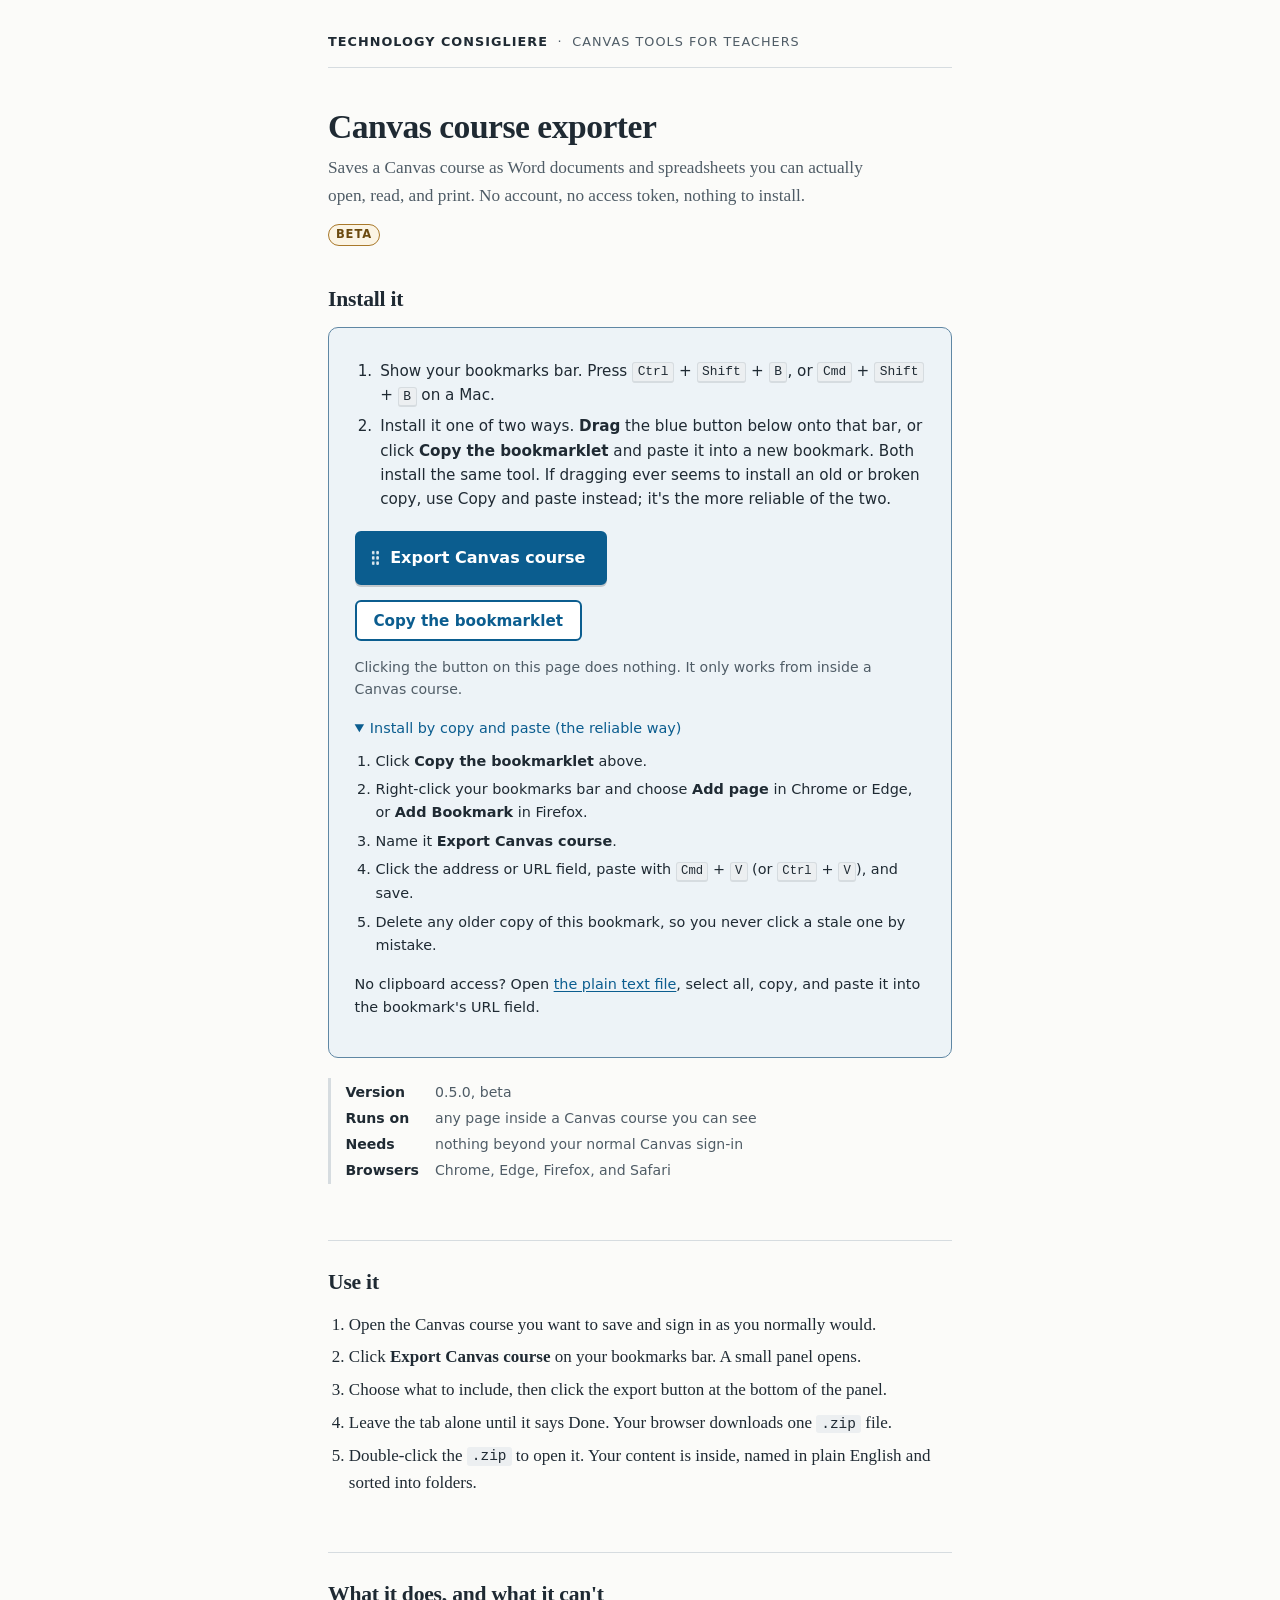
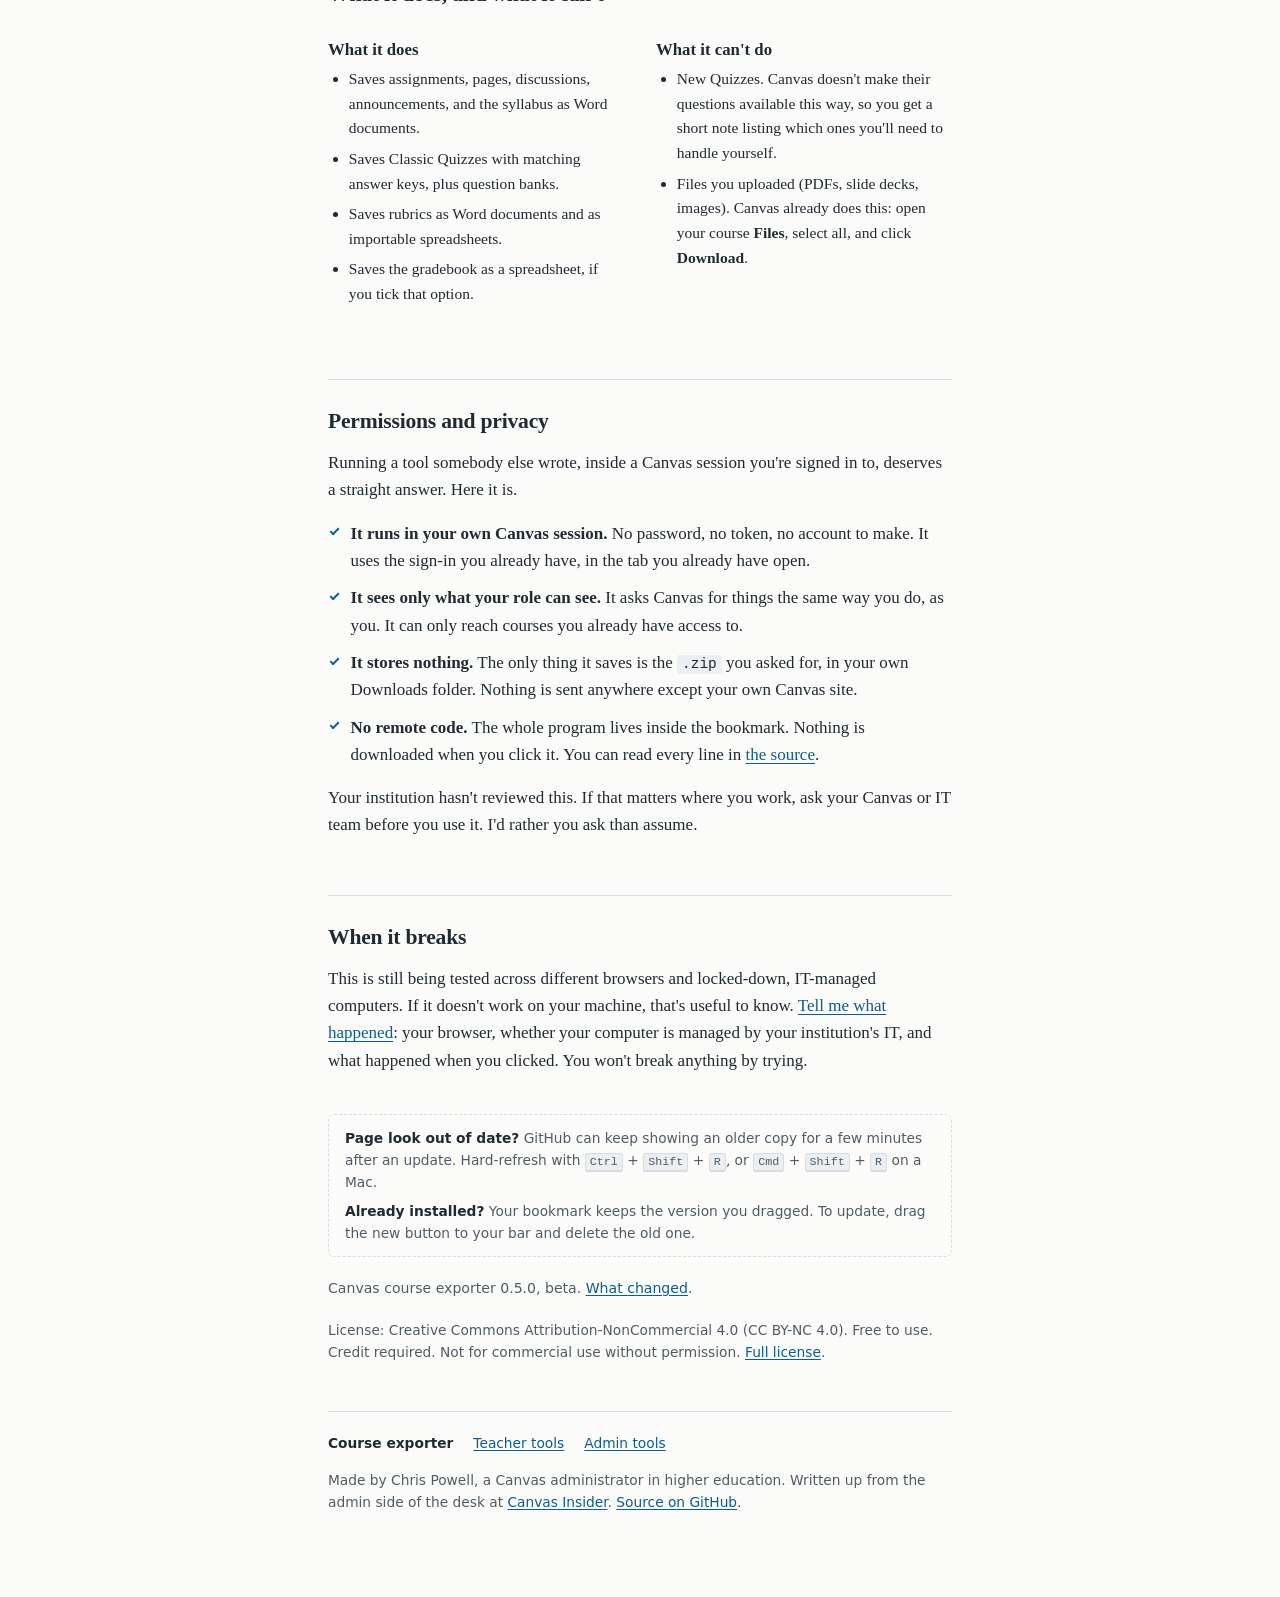
==== commit ac5e106c: "Add one-click Copy install for the teacher bookmarklet Dragging a 70KB bookmarklet to the bookmarks " ====
--- a/teacher/index.html
+++ b/teacher/index.html
@@ -190,6 +190,18 @@
 .tc-grab:active { cursor: grabbing; transform: translateY(1px); box-shadow: none; }
 .tc-grab:focus-visible { outline-offset: 4px; }
 .tc-drag-note { font-size: 0.88rem; color: var(--tc-muted); margin: 0.9rem 0 0; }
+.tc-install__alt { display: flex; flex-wrap: wrap; align-items: center; gap: 0.55rem 0.9rem; margin: 0.95rem 0 0; }
+.tc-copy {
+font-family: var(--tc-sans); font-size: 0.95rem; font-weight: 650;
+color: var(--tc-accent); background: var(--tc-surface);
+border: 2px solid var(--tc-accent); border-radius: var(--tc-radius);
+padding: 0.6rem 1.05rem; cursor: pointer;
+}
+.tc-copy:hover { background: var(--tc-accent); color: var(--tc-accent-ink); }
+.tc-copy:active { transform: translateY(1px); }
+.tc-copy:focus-visible { outline-offset: 3px; }
+.tc-copy[data-done="1"] { border-color: var(--tc-accent); background: var(--tc-wash); color: var(--tc-accent); }
+.tc-copy__msg { font-family: var(--tc-sans); font-size: 0.88rem; color: var(--tc-muted); }
 .tc-install details { margin-top: 1rem; font-size: 0.9rem; font-family: var(--tc-sans); }
 .tc-install summary { cursor: pointer; color: var(--tc-accent); }
 .tc-install details p, .tc-install details ol { margin-top: 0.6rem; }
@@ -318,19 +330,26 @@
   <div class="tc-install" id="install">
     <ol class="tc-steps">
       <li>Show your bookmarks bar. Press <kbd>Ctrl</kbd> + <kbd>Shift</kbd> + <kbd>B</kbd>, or <kbd>Cmd</kbd> + <kbd>Shift</kbd> + <kbd>B</kbd> on a Mac.</li>
-      <li>Drag the blue button below up onto that bar. That's the whole install. The tool lives inside that bookmark.</li>
+      <li>Install it one of two ways. <strong>Drag</strong> the blue button below onto that bar, or click <strong>Copy the bookmarklet</strong> and paste it into a new bookmark. Both install the same tool. If dragging ever seems to install an old or broken copy, use Copy and paste instead; it's the more reliable of the two.</li>
     </ol>
     <!-- TC:BOOKMARKLET src="teacher/exporter.bookmarklet.txt" label="Export Canvas course" -->
-<a class="tc-grab" href="javascript:/*%20============================================================================%0A%20%20%20Canvas%20Course%20Content%20Exporter%20%E2%80%94%20self-contained%20bookmarklet%20source%0A%0A%20%20%20No%20server,%20no%20libraries,%20no%20access%20token.%20Runs%20on%20the%20Canvas%20origin%20under%0A%20%20%20the%20signed-in%20user%27s%20session%20and%20writes%20a%20folder%20tree%20of%20.docx%20and%20.csv%0A%20%20%20files%20into%20a%20single%20.zip%20download,%20in%20every%20browser.%0A%0A%20%20%20This%20is%20the%20readable%20source.%20URL-encode%20it%20and%20prefix%20%22javascript:%22%20to%0A%20%20%20get%20the%20bookmarklet;%20teacher/exporter.bookmarklet.txt%20holds%20that%20version.%0A%20%20%20==========================================================================%20*/%0A%28function%20%28%29%20%7B%0A%20%20%27use%20strict%27;%0A%0A%20%20if%20%28window.__cce%29%20%7B%20alert%28%27The%20exporter%20is%20already%20open%20in%20this%20tab.%27%29;%20return;%20%7D%0A%20%20var%20VERSION%20=%20%270.5.0%27;%0A%20%20var%20HOME%20=%20%27https://techconsigliere.github.io/CanvExporter/teacher/%27;%0A%20%20window.__cce%20=%20true;%0A%0A%20%20var%20API%20=%20location.origin%20+%20%27/api/v1%27;%0A%20%20var%20CONCURRENCY%20=%203;%0A%0A%20%20/*%20======================================================================%0A%20%20%20%20%201.%20CRC-32%20and%20a%20minimal%20ZIP%20writer%0A%0A%20%20%20%20%20A%20.docx%20file%20IS%20a%20zip%20archive.%20Rather%20than%20ship%20JSZip%20we%20write%20stored%0A%20%20%20%20%20%28uncompressed%29%20entries%20by%20hand:%20local%20header,%20then%20the%20bytes,%20then%20a%0A%20%20%20%20%20central%20directory,%20then%20the%20end-of-central-directory%20record.%20Word%20does%0A%20%20%20%20%20not%20care%20that%20the%20entries%20are%20uncompressed.%0A%20%20%20%20%20======================================================================%20*/%0A%0A%20%20var%20CRC_TABLE%20=%20%28function%20%28%29%20%7B%0A%20%20%20%20var%20table%20=%20%5B%5D,%20c,%20n,%20k;%0A%20%20%20%20for%20%28n%20=%200;%20n%20%3C%20256;%20n++%29%20%7B%0A%20%20%20%20%20%20c%20=%20n;%0A%20%20%20%20%20%20for%20%28k%20=%200;%20k%20%3C%208;%20k++%29%20c%20=%20%28c%20&%201%29%20?%20%280xEDB88320%20%5E%20%28c%20%3E%3E%3E%201%29%29%20:%20%28c%20%3E%3E%3E%201%29;%0A%20%20%20%20%20%20table%5Bn%5D%20=%20c%20%3E%3E%3E%200;%0A%20%20%20%20%7D%0A%20%20%20%20return%20table;%0A%20%20%7D%29%28%29;%0A%0A%20%20function%20crc32%28bytes%29%20%7B%0A%20%20%20%20var%20c%20=%200xFFFFFFFF;%0A%20%20%20%20for%20%28var%20i%20=%200;%20i%20%3C%20bytes.length;%20i++%29%20c%20=%20CRC_TABLE%5B%28c%20%5E%20bytes%5Bi%5D%29%20&%200xFF%5D%20%5E%20%28c%20%3E%3E%3E%208%29;%0A%20%20%20%20return%20%28c%20%5E%200xFFFFFFFF%29%20%3E%3E%3E%200;%0A%20%20%7D%0A%0A%20%20var%20ENC%20=%20new%20TextEncoder%28%29;%0A%20%20function%20bytes%28x%29%20%7B%20return%20typeof%20x%20===%20%27string%27%20?%20ENC.encode%28x%29%20:%20x;%20%7D%0A%0A%20%20function%20Zip%28%29%20%7B%20this.entries%20=%20%5B%5D;%20%7D%0A%0A%20%20Zip.prototype.add%20=%20function%20%28name,%20data%29%20%7B%0A%20%20%20%20this.entries.push%28%7B%20name:%20name,%20data:%20bytes%28data%29%20%7D%29;%0A%20%20%7D;%0A%0A%20%20Zip.prototype.blob%20=%20function%20%28%29%20%7B%0A%20%20%20%20var%20now%20=%20new%20Date%28%29;%0A%20%20%20%20var%20dosTime%20=%20%28%28now.getHours%28%29%20%3C%3C%2011%29%20%7C%20%28now.getMinutes%28%29%20%3C%3C%205%29%20%7C%20%28now.getSeconds%28%29%20%3E%3E%201%29%29%20&%200xFFFF;%0A%20%20%20%20var%20dosDate%20=%20%28%28%28now.getFullYear%28%29%20-%201980%29%20%3C%3C%209%29%20%7C%20%28%28now.getMonth%28%29%20+%201%29%20%3C%3C%205%29%20%7C%20now.getDate%28%29%29%20&%200xFFFF;%0A%0A%20%20%20%20var%20parts%20=%20%5B%5D,%20central%20=%20%5B%5D,%20offset%20=%200;%0A%0A%20%20%20%20for%20%28var%20i%20=%200;%20i%20%3C%20this.entries.length;%20i++%29%20%7B%0A%20%20%20%20%20%20var%20e%20=%20this.entries%5Bi%5D;%0A%20%20%20%20%20%20var%20nameBytes%20=%20ENC.encode%28e.name%29;%0A%20%20%20%20%20%20var%20crc%20=%20crc32%28e.data%29;%0A%20%20%20%20%20%20var%20size%20=%20e.data.length;%0A%0A%20%20%20%20%20%20var%20local%20=%20new%20Uint8Array%2830%20+%20nameBytes.length%29;%0A%20%20%20%20%20%20var%20lv%20=%20new%20DataView%28local.buffer%29;%0A%20%20%20%20%20%20lv.setUint32%280,%200x04034B50,%20true%29;%20%20%20//%20local%20file%20header%20signature%0A%20%20%20%20%20%20lv.setUint16%284,%2020,%20true%29;%20%20%20%20%20%20%20%20%20%20%20//%20version%20needed%0A%20%20%20%20%20%20lv.setUint16%286,%200x0800,%20true%29;%20%20%20%20%20%20%20//%20flags:%20names%20are%20UTF-8%0A%20%20%20%20%20%20lv.setUint16%288,%200,%20true%29;%20%20%20%20%20%20%20%20%20%20%20%20//%20method%200%20=%20stored%0A%20%20%20%20%20%20lv.setUint16%2810,%20dosTime,%20true%29;%0A%20%20%20%20%20%20lv.setUint16%2812,%20dosDate,%20true%29;%0A%20%20%20%20%20%20lv.setUint32%2814,%20crc,%20true%29;%0A%20%20%20%20%20%20lv.setUint32%2818,%20size,%20true%29;%20%20%20%20%20%20%20%20//%20compressed%20size%0A%20%20%20%20%20%20lv.setUint32%2822,%20size,%20true%29;%20%20%20%20%20%20%20%20//%20uncompressed%20size%0A%20%20%20%20%20%20lv.setUint16%2826,%20nameBytes.length,%20true%29;%0A%20%20%20%20%20%20lv.setUint16%2828,%200,%20true%29;%20%20%20%20%20%20%20%20%20%20%20//%20extra%20field%20length%0A%20%20%20%20%20%20local.set%28nameBytes,%2030%29;%0A%0A%20%20%20%20%20%20parts.push%28local,%20e.data%29;%0A%0A%20%20%20%20%20%20var%20cd%20=%20new%20Uint8Array%2846%20+%20nameBytes.length%29;%0A%20%20%20%20%20%20var%20cv%20=%20new%20DataView%28cd.buffer%29;%0A%20%20%20%20%20%20cv.setUint32%280,%200x02014B50,%20true%29;%20%20%20//%20central%20directory%20signature%0A%20%20%20%20%20%20cv.setUint16%284,%2020,%20true%29;%20%20%20%20%20%20%20%20%20%20%20//%20version%20made%20by%0A%20%20%20%20%20%20cv.setUint16%286,%2020,%20true%29;%20%20%20%20%20%20%20%20%20%20%20//%20version%20needed%0A%20%20%20%20%20%20cv.setUint16%288,%200x0800,%20true%29;%0A%20%20%20%20%20%20cv.setUint16%2810,%200,%20true%29;%0A%20%20%20%20%20%20cv.setUint16%2812,%20dosTime,%20true%29;%0A%20%20%20%20%20%20cv.setUint16%2814,%20dosDate,%20true%29;%0A%20%20%20%20%20%20cv.setUint32%2816,%20crc,%20true%29;%0A%20%20%20%20%20%20cv.setUint32%2820,%20size,%20true%29;%0A%20%20%20%20%20%20cv.setUint32%2824,%20size,%20true%29;%0A%20%20%20%20%20%20cv.setUint16%2828,%20nameBytes.length,%20true%29;%0A%20%20%20%20%20%20cv.setUint32%2842,%20offset,%20true%29;%20%20%20%20%20%20//%20offset%20of%20local%20header%0A%20%20%20%20%20%20cd.set%28nameBytes,%2046%29;%0A%20%20%20%20%20%20central.push%28cd%29;%0A%0A%20%20%20%20%20%20offset%20+=%20local.length%20+%20size;%0A%20%20%20%20%7D%0A%0A%20%20%20%20var%20cdSize%20=%200;%0A%20%20%20%20for%20%28var%20j%20=%200;%20j%20%3C%20central.length;%20j++%29%20cdSize%20+=%20central%5Bj%5D.length;%0A%0A%20%20%20%20var%20end%20=%20new%20Uint8Array%2822%29;%0A%20%20%20%20var%20ev%20=%20new%20DataView%28end.buffer%29;%0A%20%20%20%20ev.setUint32%280,%200x06054B50,%20true%29;%0A%20%20%20%20ev.setUint16%288,%20this.entries.length,%20true%29;%0A%20%20%20%20ev.setUint16%2810,%20this.entries.length,%20true%29;%0A%20%20%20%20ev.setUint32%2812,%20cdSize,%20true%29;%0A%20%20%20%20ev.setUint32%2816,%20offset,%20true%29;%0A%0A%20%20%20%20return%20new%20Blob%28parts.concat%28central,%20%5Bend%5D%29,%20%7B%20type:%20%27application/zip%27%20%7D%29;%0A%20%20%7D;%0A%0A%20%20/*%20======================================================================%0A%20%20%20%20%202.%20WordprocessingML%0A%0A%20%20%20%20%20A%20minimal%20.docx%20needs%20%5BContent_Types%5D.xml,%20_rels/.rels,%0A%20%20%20%20%20word/document.xml,%20and%20word/_rels/document.xml.rels%20for%20hyperlinks.%0A%20%20%20%20%20Headings%20use%20direct%20formatting%20plus%20%3Cw:outlineLvl%3E,%20which%20is%20what%0A%20%20%20%20%20actually%20drives%20Word%27s%20navigation%20pane%20%E2%80%94%20so%20no%20styles.xml%20is%20needed.%0A%20%20%20%20%20======================================================================%20*/%0A%0A%20%20function%20esc%28s%29%20%7B%0A%20%20%20%20return%20String%28s%20==%20null%20?%20%27%27%20:%20s%29%0A%20%20%20%20%20%20.replace%28/&/g,%20%27&amp;%27%29.replace%28/%3C/g,%20%27&lt;%27%29.replace%28/%3E/g,%20%27&gt;%27%29%0A%20%20%20%20%20%20.replace%28/%22/g,%20%27&quot;%27%29%0A%20%20%20%20%20%20.replace%28/%5B%5Cu0000-%5Cu0008%5Cu000B%5Cu000C%5Cu000E-%5Cu001F%5D/g,%20%27%27%29;%0A%20%20%7D%0A%0A%20%20//%20Element%20order%20inside%20%3Cw:rPr%3E%20and%20%3Cw:pPr%3E%20is%20fixed%20by%20the%20schema.%0A%20%20//%20Word%20tolerates%20a%20wrong%20order;%20other%20readers%20do%20not.%0A%20%20function%20run%28text,%20o%29%20%7B%0A%20%20%20%20o%20=%20o%20%7C%7C%20%7B%7D;%0A%20%20%20%20var%20rPr%20=%20%27%27;%0A%20%20%20%20if%20%28o.bold%29%20rPr%20+=%20%27%3Cw:b/%3E%27;%0A%20%20%20%20if%20%28o.italic%29%20rPr%20+=%20%27%3Cw:i/%3E%27;%0A%20%20%20%20if%20%28o.color%29%20rPr%20+=%20%27%3Cw:color%20w:val=%22%27%20+%20o.color%20+%20%27%22/%3E%27;%0A%20%20%20%20if%20%28o.size%29%20rPr%20+=%20%27%3Cw:sz%20w:val=%22%27%20+%20o.size%20+%20%27%22/%3E%27;%0A%20%20%20%20if%20%28o.underline%29%20rPr%20+=%20%27%3Cw:u%20w:val=%22single%22/%3E%27;%0A%20%20%20%20if%20%28o.mono%29%20rPr%20=%20%27%3Cw:rFonts%20w:ascii=%22Consolas%22%20w:hAnsi=%22Consolas%22/%3E%27%20+%20rPr;%0A%20%20%20%20return%20%27%3Cw:r%3E%27%20+%20%28rPr%20?%20%27%3Cw:rPr%3E%27%20+%20rPr%20+%20%27%3C/w:rPr%3E%27%20:%20%27%27%29%20+%0A%20%20%20%20%20%20%27%3Cw:t%20xml:space=%22preserve%22%3E%27%20+%20esc%28text%29%20+%20%27%3C/w:t%3E%3C/w:r%3E%27;%0A%20%20%7D%0A%0A%20%20function%20lineBreak%28%29%20%7B%20return%20%27%3Cw:r%3E%3Cw:br/%3E%3C/w:r%3E%27;%20%7D%0A%0A%20%20function%20para%28runsXml,%20o%29%20%7B%0A%20%20%20%20o%20=%20o%20%7C%7C%20%7B%7D;%0A%20%20%20%20var%20pPr%20=%20%27%3Cw:spacing%20w:after=%22%27%20+%20%28o.after%20==%20null%20?%20120%20:%20o.after%29%20+%20%27%22%27%20+%0A%20%20%20%20%20%20%28o.before%20?%20%27%20w:before=%22%27%20+%20o.before%20+%20%27%22%27%20:%20%27%27%29%20+%20%27/%3E%27;%0A%20%20%20%20if%20%28o.indent%29%20pPr%20+=%20%27%3Cw:ind%20w:left=%22%27%20+%20o.indent%20+%20%27%22/%3E%27;%0A%20%20%20%20if%20%28o.align%29%20pPr%20+=%20%27%3Cw:jc%20w:val=%22%27%20+%20o.align%20+%20%27%22/%3E%27;%0A%20%20%20%20if%20%28o.outline%20!=%20null%29%20pPr%20+=%20%27%3Cw:outlineLvl%20w:val=%22%27%20+%20o.outline%20+%20%27%22/%3E%27;%0A%20%20%20%20return%20%27%3Cw:p%3E%3Cw:pPr%3E%27%20+%20pPr%20+%20%27%3C/w:pPr%3E%27%20+%20%28runsXml%20%7C%7C%20%27%27%29%20+%20%27%3C/w:p%3E%27;%0A%20%20%7D%0A%0A%20%20var%20HEADING_SIZE%20=%20%5B36,%2030,%2026,%2024,%2022,%2022%5D;%20//%20half-points%0A%0A%20%20function%20heading%28text,%20level,%20opts%29%20%7B%0A%20%20%20%20opts%20=%20opts%20%7C%7C%20%7B%7D;%0A%20%20%20%20return%20para%28run%28text,%20%7B%20bold:%20true,%20size:%20HEADING_SIZE%5Blevel%5D,%20color:%20%271F3864%27%20%7D%29,%20%7B%0A%20%20%20%20%20%20outline:%20level,%20before:%20level%20===%200%20?%200%20:%20240,%20after:%20120,%20align:%20opts.align%0A%20%20%20%20%7D%29;%0A%20%20%7D%0A%0A%20%20var%20CELL_BORDERS%20=%20%5B%27top%27,%20%27left%27,%20%27bottom%27,%20%27right%27,%20%27insideH%27,%20%27insideV%27%5D%0A%20%20%20%20.map%28function%20%28s%29%20%7B%20return%20%27%3Cw:%27%20+%20s%20+%20%27%20w:val=%22single%22%20w:sz=%224%22%20w:space=%220%22%20w:color=%22999999%22/%3E%27;%20%7D%29%0A%20%20%20%20.join%28%27%27%29;%0A%0A%20%20function%20table%28rows%29%20%7B%0A%20%20%20%20var%20xml%20=%20%27%3Cw:tbl%3E%3Cw:tblPr%3E%3Cw:tblW%20w:w=%225000%22%20w:type=%22pct%22/%3E%3Cw:tblBorders%3E%27%20+%0A%20%20%20%20%20%20CELL_BORDERS%20+%20%27%3C/w:tblBorders%3E%3C/w:tblPr%3E%27;%0A%20%20%20%20for%20%28var%20r%20=%200;%20r%20%3C%20rows.length;%20r++%29%20%7B%0A%20%20%20%20%20%20xml%20+=%20%27%3Cw:tr%3E%27;%0A%20%20%20%20%20%20for%20%28var%20c%20=%200;%20c%20%3C%20rows%5Br%5D.length;%20c++%29%20%7B%0A%20%20%20%20%20%20%20%20//%20every%20%3Cw:tc%3E%20must%20contain%20at%20least%20one%20paragraph%0A%20%20%20%20%20%20%20%20xml%20+=%20%27%3Cw:tc%3E%3Cw:tcPr%3E%3Cw:tcW%20w:w=%220%22%20w:type=%22auto%22/%3E%3C/w:tcPr%3E%27%20+%0A%20%20%20%20%20%20%20%20%20%20%28rows%5Br%5D%5Bc%5D%20%7C%7C%20para%28%27%27%29%29%20+%20%27%3C/w:tc%3E%27;%0A%20%20%20%20%20%20%7D%0A%20%20%20%20%20%20xml%20+=%20%27%3C/w:tr%3E%27;%0A%20%20%20%20%7D%0A%20%20%20%20//%20a%20table%20must%20be%20followed%20by%20a%20paragraph%20or%20Word%20repairs%20the%20file%0A%20%20%20%20return%20xml%20+%20%27%3C/w:tbl%3E%27%20+%20para%28%27%27%29;%0A%20%20%7D%0A%0A%20%20var%20CONTENT_TYPES%20=%0A%20%20%20%20%27%3C?xml%20version=%221.0%22%20encoding=%22UTF-8%22%20standalone=%22yes%22?%3E%27%20+%0A%20%20%20%20%27%3CTypes%20xmlns=%22http://schemas.openxmlformats.org/package/2006/content-types%22%3E%27%20+%0A%20%20%20%20%27%3CDefault%20Extension=%22rels%22%20ContentType=%22application/vnd.openxmlformats-package.relationships+xml%22/%3E%27%20+%0A%20%20%20%20%27%3CDefault%20Extension=%22xml%22%20ContentType=%22application/xml%22/%3E%27%20+%0A%20%20%20%20%27%3COverride%20PartName=%22/word/document.xml%22%20ContentType=%22application/vnd.openxmlformats-officedocument.wordprocessingml.document.main+xml%22/%3E%27%20+%0A%20%20%20%20%27%3C/Types%3E%27;%0A%0A%20%20var%20ROOT_RELS%20=%0A%20%20%20%20%27%3C?xml%20version=%221.0%22%20encoding=%22UTF-8%22%20standalone=%22yes%22?%3E%27%20+%0A%20%20%20%20%27%3CRelationships%20xmlns=%22http://schemas.openxmlformats.org/package/2006/relationships%22%3E%27%20+%0A%20%20%20%20%27%3CRelationship%20Id=%22rId1%22%20Type=%22http://schemas.openxmlformats.org/officeDocument/2006/relationships/officeDocument%22%20Target=%22word/document.xml%22/%3E%27%20+%0A%20%20%20%20%27%3C/Relationships%3E%27;%0A%0A%20%20//%20Build%20the%20finished%20.docx%20bytes%20from%20body%20XML%20plus%20any%20hyperlink%20targets.%0A%20%20function%20docxBytes%28bodyXml,%20links%29%20%7B%0A%20%20%20%20var%20docRels%20=%0A%20%20%20%20%20%20%27%3C?xml%20version=%221.0%22%20encoding=%22UTF-8%22%20standalone=%22yes%22?%3E%27%20+%0A%20%20%20%20%20%20%27%3CRelationships%20xmlns=%22http://schemas.openxmlformats.org/package/2006/relationships%22%3E%27%20+%0A%20%20%20%20%20%20links.map%28function%20%28l%29%20%7B%0A%20%20%20%20%20%20%20%20return%20%27%3CRelationship%20Id=%22%27%20+%20l.id%20+%0A%20%20%20%20%20%20%20%20%20%20%27%22%20Type=%22http://schemas.openxmlformats.org/officeDocument/2006/relationships/hyperlink%22%20Target=%22%27%20+%0A%20%20%20%20%20%20%20%20%20%20esc%28l.url%29%20+%20%27%22%20TargetMode=%22External%22/%3E%27;%0A%20%20%20%20%20%20%7D%29.join%28%27%27%29%20+%0A%20%20%20%20%20%20%27%3C/Relationships%3E%27;%0A%0A%20%20%20%20var%20document_xml%20=%0A%20%20%20%20%20%20%27%3C?xml%20version=%221.0%22%20encoding=%22UTF-8%22%20standalone=%22yes%22?%3E%27%20+%0A%20%20%20%20%20%20%27%3Cw:document%20xmlns:w=%22http://schemas.openxmlformats.org/wordprocessingml/2006/main%22%27%20+%0A%20%20%20%20%20%20%27%20xmlns:r=%22http://schemas.openxmlformats.org/officeDocument/2006/relationships%22%3E%3Cw:body%3E%27%20+%0A%20%20%20%20%20%20bodyXml%20+%0A%20%20%20%20%20%20%27%3Cw:sectPr%3E%3Cw:pgSz%20w:w=%2212240%22%20w:h=%2215840%22/%3E%27%20+%0A%20%20%20%20%20%20%27%3Cw:pgMar%20w:top=%221440%22%20w:right=%221440%22%20w:bottom=%221440%22%20w:left=%221440%22%27%20+%0A%20%20%20%20%20%20%27%20w:header=%22720%22%20w:footer=%22720%22%20w:gutter=%220%22/%3E%3C/w:sectPr%3E%27%20+%0A%20%20%20%20%20%20%27%3C/w:body%3E%3C/w:document%3E%27;%0A%0A%20%20%20%20var%20z%20=%20new%20Zip%28%29;%0A%20%20%20%20z.add%28%27%5BContent_Types%5D.xml%27,%20CONTENT_TYPES%29;%0A%20%20%20%20z.add%28%27_rels/.rels%27,%20ROOT_RELS%29;%0A%20%20%20%20z.add%28%27word/document.xml%27,%20document_xml%29;%0A%20%20%20%20z.add%28%27word/_rels/document.xml.rels%27,%20docRels%29;%0A%20%20%20%20return%20z.blob%28%29;%0A%20%20%7D%0A%0A%20%20/*%20======================================================================%0A%20%20%20%20%203.%20Canvas%20HTML%20-%3E%20WordprocessingML%0A%20%20%20%20%20======================================================================%20*/%0A%0A%20%20function%20parseHtml%28html%29%20%7B%0A%20%20%20%20return%20new%20DOMParser%28%29%0A%20%20%20%20%20%20.parseFromString%28%27%3Cdiv%20id=%22r%22%3E%27%20+%20%28html%20%7C%7C%20%27%27%29%20+%20%27%3C/div%3E%27,%20%27text/html%27%29%0A%20%20%20%20%20%20.querySelector%28%27%23r%27%29;%0A%20%20%7D%0A%0A%20%20function%20plainText%28html%29%20%7B%0A%20%20%20%20if%20%28!html%29%20return%20%27%27;%0A%20%20%20%20return%20%28parseHtml%28html%29.textContent%20%7C%7C%20%27%27%29.replace%28/%5B%20%5Ct%5D+/g,%20%27%20%27%29.trim%28%29;%0A%20%20%7D%0A%0A%20%20var%20BLOCKS%20=%20%7B%20P:%201,%20DIV:%201,%20H1:%201,%20H2:%201,%20H3:%201,%20H4:%201,%20H5:%201,%20H6:%201,%20LI:%201,%20UL:%201,%20OL:%201,%20TABLE:%201,%20BLOCKQUOTE:%201,%20PRE:%201,%20SECTION:%201,%20ARTICLE:%201,%20HEADER:%201,%20FOOTER:%201,%20FIGURE:%201,%20HR:%201%20%7D;%0A%0A%20%20function%20hasBlockChild%28el%29%20%7B%0A%20%20%20%20for%20%28var%20i%20=%200;%20i%20%3C%20el.children.length;%20i++%29%20if%20%28BLOCKS%5Bel.children%5Bi%5D.tagName%5D%29%20return%20true;%0A%20%20%20%20return%20false;%0A%20%20%7D%0A%0A%20%20//%20Inline%20runs%20for%20one%20block,%20ignoring%20nested%20block%20structure.%0A%20%20function%20inlineRuns%28node,%20ctx%29%20%7B%0A%20%20%20%20var%20out%20=%20%27%27;%0A%20%20%20%20%28function%20walk%28n,%20fmt%29%20%7B%0A%20%20%20%20%20%20for%20%28var%20i%20=%200;%20i%20%3C%20n.childNodes.length;%20i++%29%20%7B%0A%20%20%20%20%20%20%20%20var%20c%20=%20n.childNodes%5Bi%5D;%0A%0A%20%20%20%20%20%20%20%20if%20%28c.nodeType%20===%203%29%20%7B%0A%20%20%20%20%20%20%20%20%20%20var%20t%20=%20c.nodeValue.replace%28/%5Cs+/g,%20%27%20%27%29;%0A%20%20%20%20%20%20%20%20%20%20if%20%28t.trim%28%29%29%20out%20+=%20run%28t,%20fmt%29;%0A%20%20%20%20%20%20%20%20%20%20continue;%0A%20%20%20%20%20%20%20%20%7D%0A%20%20%20%20%20%20%20%20if%20%28c.nodeType%20!==%201%29%20continue;%0A%0A%20%20%20%20%20%20%20%20var%20tag%20=%20c.tagName;%0A%20%20%20%20%20%20%20%20if%20%28tag%20===%20%27SCRIPT%27%20%7C%7C%20tag%20===%20%27STYLE%27%29%20continue;%0A%20%20%20%20%20%20%20%20if%20%28tag%20===%20%27BR%27%29%20%7B%20out%20+=%20lineBreak%28%29;%20continue;%20%7D%0A%0A%20%20%20%20%20%20%20%20if%20%28tag%20===%20%27IMG%27%29%20%7B%0A%20%20%20%20%20%20%20%20%20%20out%20+=%20run%28%27%5Bimage:%20%27%20+%20%28c.getAttribute%28%27alt%27%29%20%7C%7C%20c.getAttribute%28%27src%27%29%20%7C%7C%20%27%27%29%20+%20%27%5D%27,%0A%20%20%20%20%20%20%20%20%20%20%20%20%7B%20italic:%20true,%20color:%20%27777777%27%20%7D%29;%0A%20%20%20%20%20%20%20%20%20%20continue;%0A%20%20%20%20%20%20%20%20%7D%0A%0A%20%20%20%20%20%20%20%20if%20%28tag%20===%20%27A%27%20&&%20c.getAttribute%28%27href%27%29%29%20%7B%0A%20%20%20%20%20%20%20%20%20%20var%20label%20=%20%28c.textContent%20%7C%7C%20%27%27%29.replace%28/%5Cs+/g,%20%27%20%27%29.trim%28%29;%0A%20%20%20%20%20%20%20%20%20%20if%20%28label%29%20%7B%0A%20%20%20%20%20%20%20%20%20%20%20%20var%20href;%0A%20%20%20%20%20%20%20%20%20%20%20%20try%20%7B%20href%20=%20new%20URL%28c.getAttribute%28%27href%27%29,%20location.origin%29.href;%20%7D%0A%20%20%20%20%20%20%20%20%20%20%20%20catch%20%28e%29%20%7B%20href%20=%20c.getAttribute%28%27href%27%29;%20%7D%0A%20%20%20%20%20%20%20%20%20%20%20%20var%20id%20=%20%27rL%27%20+%20%28ctx.links.length%20+%201%29;%0A%20%20%20%20%20%20%20%20%20%20%20%20ctx.links.push%28%7B%20id:%20id,%20url:%20href%20%7D%29;%0A%20%20%20%20%20%20%20%20%20%20%20%20out%20+=%20%27%3Cw:hyperlink%20r:id=%22%27%20+%20id%20+%20%27%22%3E%27%20+%0A%20%20%20%20%20%20%20%20%20%20%20%20%20%20run%28label,%20%7B%20color:%20%270563C1%27,%20underline:%20true%20%7D%29%20+%20%27%3C/w:hyperlink%3E%27;%0A%20%20%20%20%20%20%20%20%20%20%7D%0A%20%20%20%20%20%20%20%20%20%20continue;%0A%20%20%20%20%20%20%20%20%7D%0A%0A%20%20%20%20%20%20%20%20walk%28c,%20%7B%0A%20%20%20%20%20%20%20%20%20%20bold:%20fmt.bold%20%7C%7C%20tag%20===%20%27B%27%20%7C%7C%20tag%20===%20%27STRONG%27%20%7C%7C%20tag%20===%20%27TH%27,%0A%20%20%20%20%20%20%20%20%20%20italic:%20fmt.italic%20%7C%7C%20tag%20===%20%27I%27%20%7C%7C%20tag%20===%20%27EM%27,%0A%20%20%20%20%20%20%20%20%20%20mono:%20fmt.mono%20%7C%7C%20tag%20===%20%27CODE%27%20%7C%7C%20tag%20===%20%27PRE%27%20%7C%7C%20tag%20===%20%27KBD%27%0A%20%20%20%20%20%20%20%20%7D%29;%0A%20%20%20%20%20%20%7D%0A%20%20%20%20%7D%29%28node,%20%7B%20bold:%20false,%20italic:%20false,%20mono:%20false%20%7D%29;%0A%20%20%20%20return%20out;%0A%20%20%7D%0A%0A%20%20var%20HEADING_LEVEL%20=%20%7B%20H1:%201,%20H2:%201,%20H3:%202,%20H4:%203,%20H5:%204,%20H6:%205%20%7D;%0A%0A%20%20function%20cellXml%28cell,%20ctx%29%20%7B%0A%20%20%20%20var%20out%20=%20%27%27;%0A%20%20%20%20if%20%28hasBlockChild%28cell%29%29%20out%20=%20walkBlocks%28cell,%20ctx,%200,%20null%29;%0A%20%20%20%20else%20%7B%20var%20r%20=%20inlineRuns%28cell,%20ctx%29;%20if%20%28r%29%20out%20=%20para%28r,%20%7B%20after:%2040%20%7D%29;%20%7D%0A%20%20%20%20return%20out%20%7C%7C%20para%28%27%27%29;%0A%20%20%7D%0A%0A%20%20function%20tableXml%28el,%20ctx%29%20%7B%0A%20%20%20%20var%20trs%20=%20el.querySelectorAll%28%27tr%27%29;%0A%20%20%20%20if%20%28!trs.length%29%20return%20%27%27;%0A%20%20%20%20var%20rows%20=%20%5B%5D;%0A%20%20%20%20for%20%28var%20i%20=%200;%20i%20%3C%20trs.length;%20i++%29%20%7B%0A%20%20%20%20%20%20var%20cells%20=%20%5B%5D,%20kids%20=%20trs%5Bi%5D.children;%0A%20%20%20%20%20%20for%20%28var%20j%20=%200;%20j%20%3C%20kids.length;%20j++%29%20%7B%0A%20%20%20%20%20%20%20%20if%20%28kids%5Bj%5D.tagName%20===%20%27TD%27%20%7C%7C%20kids%5Bj%5D.tagName%20===%20%27TH%27%29%20cells.push%28cellXml%28kids%5Bj%5D,%20ctx%29%29;%0A%20%20%20%20%20%20%7D%0A%20%20%20%20%20%20if%20%28cells.length%29%20rows.push%28cells%29;%0A%20%20%20%20%7D%0A%20%20%20%20return%20rows.length%20?%20table%28rows%29%20:%20%27%27;%0A%20%20%7D%0A%0A%20%20/*%20Only%20emit%20a%20paragraph%20for%20a%20block%20that%20actually%20holds%20text.%20A%20container%0A%20%20%20%20%20that%20holds%20other%20blocks%20gets%20recursed%20into%20instead%20%E2%80%94%20otherwise%0A%20%20%20%20%20%3Cdiv%3E%3Cp%3EHello%3C/p%3E%3C/div%3E%20writes%20%22Hello%22%20twice.%20*/%0A%20%20function%20walkBlocks%28node,%20ctx,%20level,%20list%29%20%7B%0A%20%20%20%20var%20out%20=%20%27%27;%0A%20%20%20%20var%20counter%20=%201;%0A%0A%20%20%20%20for%20%28var%20i%20=%200;%20i%20%3C%20node.children.length;%20i++%29%20%7B%0A%20%20%20%20%20%20var%20el%20=%20node.children%5Bi%5D;%0A%20%20%20%20%20%20var%20tag%20=%20el.tagName;%0A%0A%20%20%20%20%20%20if%20%28tag%20===%20%27SCRIPT%27%20%7C%7C%20tag%20===%20%27STYLE%27%20%7C%7C%20tag%20===%20%27IFRAME%27%29%20continue;%0A%0A%20%20%20%20%20%20if%20%28tag%20===%20%27HR%27%29%20%7B%20out%20+=%20para%28run%28%27%5Cu2014%5Cu2014%5Cu2014%5Cu2014%5Cu2014%5Cu2014%5Cu2014%5Cu2014%27%29%29;%20continue;%20%7D%0A%0A%20%20%20%20%20%20if%20%28tag%20===%20%27TABLE%27%29%20%7B%20out%20+=%20tableXml%28el,%20ctx%29;%20continue;%20%7D%0A%0A%20%20%20%20%20%20if%20%28tag%20===%20%27UL%27%20%7C%7C%20tag%20===%20%27OL%27%29%20%7B%0A%20%20%20%20%20%20%20%20out%20+=%20walkBlocks%28el,%20ctx,%20level,%20tag%20===%20%27OL%27%20?%20%27ordered%27%20:%20%27bullet%27%29;%0A%20%20%20%20%20%20%20%20continue;%0A%20%20%20%20%20%20%7D%0A%0A%20%20%20%20%20%20if%20%28tag%20===%20%27LI%27%29%20%7B%0A%20%20%20%20%20%20%20%20var%20clone%20=%20el.cloneNode%28true%29;%0A%20%20%20%20%20%20%20%20var%20nested%20=%20clone.querySelectorAll%28%27ul,%20ol%27%29;%0A%20%20%20%20%20%20%20%20for%20%28var%20n%20=%200;%20n%20%3C%20nested.length;%20n++%29%20nested%5Bn%5D.parentNode.removeChild%28nested%5Bn%5D%29;%0A%0A%20%20%20%20%20%20%20%20var%20marker%20=%20list%20===%20%27ordered%27%20?%20%28counter++%29%20+%20%27.%20%27%20:%20%27%5Cu2022%20%20%27;%0A%20%20%20%20%20%20%20%20var%20liRuns%20=%20inlineRuns%28clone,%20ctx%29;%0A%20%20%20%20%20%20%20%20if%20%28liRuns%29%20out%20+=%20para%28run%28marker%29%20+%20liRuns,%20%7B%20indent:%20360%20+%20level%20*%20360,%20after:%2060%20%7D%29;%0A%0A%20%20%20%20%20%20%20%20for%20%28var%20m%20=%200;%20m%20%3C%20el.children.length;%20m++%29%20%7B%0A%20%20%20%20%20%20%20%20%20%20var%20sub%20=%20el.children%5Bm%5D;%0A%20%20%20%20%20%20%20%20%20%20if%20%28sub.tagName%20===%20%27UL%27%20%7C%7C%20sub.tagName%20===%20%27OL%27%29%20%7B%0A%20%20%20%20%20%20%20%20%20%20%20%20out%20+=%20walkBlocks%28sub,%20ctx,%20level%20+%201,%20sub.tagName%20===%20%27OL%27%20?%20%27ordered%27%20:%20%27bullet%27%29;%0A%20%20%20%20%20%20%20%20%20%20%7D%0A%20%20%20%20%20%20%20%20%7D%0A%20%20%20%20%20%20%20%20continue;%0A%20%20%20%20%20%20%7D%0A%0A%20%20%20%20%20%20if%20%28HEADING_LEVEL%5Btag%5D%29%20%7B%0A%20%20%20%20%20%20%20%20var%20text%20=%20%28el.textContent%20%7C%7C%20%27%27%29.replace%28/%5Cs+/g,%20%27%20%27%29.trim%28%29;%0A%20%20%20%20%20%20%20%20if%20%28text%29%20out%20+=%20heading%28text,%20HEADING_LEVEL%5Btag%5D%29;%0A%20%20%20%20%20%20%20%20continue;%0A%20%20%20%20%20%20%7D%0A%0A%20%20%20%20%20%20if%20%28hasBlockChild%28el%29%29%20%7B%20out%20+=%20walkBlocks%28el,%20ctx,%20level,%20list%29;%20continue;%20%7D%0A%0A%20%20%20%20%20%20var%20runs%20=%20inlineRuns%28el,%20ctx%29;%0A%20%20%20%20%20%20if%20%28runs%29%20out%20+=%20para%28runs,%20%7B%20indent:%20tag%20===%20%27BLOCKQUOTE%27%20?%20720%20:%200%20%7D%29;%0A%20%20%20%20%7D%0A%0A%20%20%20%20return%20out;%0A%20%20%7D%0A%0A%20%20function%20htmlDocx%28html,%20title%29%20%7B%0A%20%20%20%20var%20ctx%20=%20%7B%20links:%20%5B%5D%20%7D;%0A%20%20%20%20var%20body%20=%20heading%28title,%200,%20%7B%20align:%20%27center%27%20%7D%29;%0A%20%20%20%20if%20%28html%20&&%20String%28html%29.trim%28%29%29%20%7B%0A%20%20%20%20%20%20var%20inner%20=%20walkBlocks%28parseHtml%28html%29,%20ctx,%200,%20null%29;%0A%20%20%20%20%20%20body%20+=%20inner%20%7C%7C%20para%28run%28plainText%28html%29%29%29;%0A%20%20%20%20%7D%20else%20%7B%0A%20%20%20%20%20%20body%20+=%20para%28run%28%27%5BNo%20content%20or%20body%20text%20provided.%5D%27,%20%7B%20italic:%20true%20%7D%29%29;%0A%20%20%20%20%7D%0A%20%20%20%20return%20docxBytes%28body,%20ctx.links%29;%0A%20%20%7D%0A%0A%20%20/*%20======================================================================%0A%20%20%20%20%204.%20Quiz,%20bank%20and%20rubric%20documents%0A%20%20%20%20%20======================================================================%20*/%0A%0A%20%20function%20weightOf%28a%29%20%7B%20var%20w%20=%20parseFloat%28a.weight%29;%20return%20isNaN%28w%29%20?%200%20:%20w;%20%7D%0A%0A%20%20function%20questionDocx%28questions,%20title,%20withAnswers,%20isBank%29%20%7B%0A%20%20%20%20var%20body%20=%20heading%28%28isBank%20?%20%27Question%20Bank:%20%27%20:%20%27%27%29%20+%20title%20+%20%28withAnswers%20?%20%27%20%28Answer%20Key%29%27%20:%20%27%27%29,%0A%20%20%20%20%20%200,%20%7B%20align:%20%27center%27%20%7D%29;%0A%0A%20%20%20%20if%20%28!withAnswers%29%20%7B%0A%20%20%20%20%20%20body%20+=%20para%28run%28%27Name:%20_________________________%5Ct%5CtDate:%20_____________%27%29,%20%7B%20after:%20360%20%7D%29;%0A%20%20%20%20%7D%0A%20%20%20%20body%20+=%20heading%28%27Questions%27,%201%29;%0A%0A%20%20%20%20questions.forEach%28function%20%28q,%20idx%29%20%7B%0A%20%20%20%20%20%20var%20qText%20=%20plainText%28q.question_text%20%7C%7C%20%27%27%29;%0A%20%20%20%20%20%20var%20answers%20=%20Array.isArray%28q.answers%29%20?%20q.answers%20:%20%5B%5D;%0A%20%20%20%20%20%20if%20%28!qText%20&&%20!answers.length%29%20return;%0A%0A%20%20%20%20%20%20var%20pts%20=%20%28q.points_possible%20==%20null%29%20?%200%20:%20q.points_possible;%0A%20%20%20%20%20%20body%20+=%20heading%28%28idx%20+%201%29%20+%20%27.%20%27%20+%20%28q.question_name%20%7C%7C%20%27Question%20%27%20+%20%28idx%20+%201%29%29%20+%20%27%20%28%27%20+%20pts%20+%20%27%20pts%29%27,%202%29;%0A%20%20%20%20%20%20body%20+=%20para%28run%28qText%29,%20%7B%20after:%20160%20%7D%29;%0A%0A%20%20%20%20%20%20var%20type%20=%20q.question_type%20%7C%7C%20%27%27;%0A%0A%20%20%20%20%20%20if%20%28type%20===%20%27multiple_choice_question%27%20%7C%7C%20type%20===%20%27multiple_answers_question%27%20%7C%7C%20type%20===%20%27true_false_question%27%29%20%7B%0A%20%20%20%20%20%20%20%20answers.forEach%28function%20%28a%29%20%7B%0A%20%20%20%20%20%20%20%20%20%20var%20text%20=%20plainText%28a.text%20%7C%7C%20%27%27%29%20%7C%7C%20plainText%28a.html%20%7C%7C%20%27%27%29;%0A%20%20%20%20%20%20%20%20%20%20if%20%28withAnswers%20&&%20weightOf%28a%29%20%3E%200%29%20%7B%0A%20%20%20%20%20%20%20%20%20%20%20%20body%20+=%20para%28run%28%27%5BX%5D%20%27,%20%7B%20bold:%20true%20%7D%29%20+%20run%28text%20+%20%27%20%20%3C--%20CORRECT%20ANSWER%27,%20%7B%20bold:%20true%20%7D%29,%0A%20%20%20%20%20%20%20%20%20%20%20%20%20%20%7B%20indent:%20360,%20after:%2080%20%7D%29;%0A%20%20%20%20%20%20%20%20%20%20%7D%20else%20%7B%0A%20%20%20%20%20%20%20%20%20%20%20%20body%20+=%20para%28run%28%27%5B%20%20%5D%20%27%20+%20text%29,%20%7B%20indent:%20360,%20after:%2080%20%7D%29;%0A%20%20%20%20%20%20%20%20%20%20%7D%0A%20%20%20%20%20%20%20%20%7D%29;%0A%0A%20%20%20%20%20%20%7D%20else%20if%20%28type%20===%20%27essay_question%27%29%20%7B%0A%20%20%20%20%20%20%20%20body%20+=%20withAnswers%0A%20%20%20%20%20%20%20%20%20%20?%20para%28run%28%27%5B%20Essay%20question:%20student%20responses%20will%20vary.%20%5D%27,%20%7B%20italic:%20true%20%7D%29,%20%7B%20after:%20240%20%7D%29%0A%20%20%20%20%20%20%20%20%20%20:%20para%28lineBreak%28%29%20+%20lineBreak%28%29%20+%20lineBreak%28%29%20+%20lineBreak%28%29%20+%20lineBreak%28%29,%20%7B%20after:%20240%20%7D%29;%0A%0A%20%20%20%20%20%20%7D%20else%20if%20%28type%20===%20%27short_answer_question%27%20%7C%7C%20type%20===%20%27numerical_question%27%29%20%7B%0A%20%20%20%20%20%20%20%20if%20%28withAnswers%29%20%7B%0A%20%20%20%20%20%20%20%20%20%20var%20correct%20=%20answers%0A%20%20%20%20%20%20%20%20%20%20%20%20.filter%28function%20%28a%29%20%7B%20return%20weightOf%28a%29%20%3E%200%20%7C%7C%20a.text%20!=%20null;%20%7D%29%0A%20%20%20%20%20%20%20%20%20%20%20%20.map%28function%20%28a%29%20%7B%20return%20plainText%28String%28a.text%20==%20null%20?%20%27%27%20:%20a.text%29%29;%20%7D%29%0A%20%20%20%20%20%20%20%20%20%20%20%20.filter%28Boolean%29;%0A%20%20%20%20%20%20%20%20%20%20body%20+=%20para%28run%28%27Correct%20answer%28s%29:%20%27%20+%20correct.join%28%27,%20%27%29,%20%7B%20bold:%20true%20%7D%29,%20%7B%20after:%20240%20%7D%29;%0A%20%20%20%20%20%20%20%20%7D%20else%20%7B%0A%20%20%20%20%20%20%20%20%20%20body%20+=%20para%28run%28%27Answer:%20_____________________________________%27%29,%20%7B%20after:%20240%20%7D%29;%0A%20%20%20%20%20%20%20%20%7D%0A%0A%20%20%20%20%20%20%7D%20else%20if%20%28type%20===%20%27matching_question%27%29%20%7B%0A%20%20%20%20%20%20%20%20answers.forEach%28function%20%28a%29%20%7B%0A%20%20%20%20%20%20%20%20%20%20var%20left%20=%20plainText%28a.text%20%7C%7C%20%27%27%29;%0A%20%20%20%20%20%20%20%20%20%20body%20+=%20para%28run%28withAnswers%0A%20%20%20%20%20%20%20%20%20%20%20%20?%20%27_____%20%20%27%20+%20left%20+%20%27%20%20==%3E%20Correct%20match:%20%27%20+%20plainText%28a.match_text%20%7C%7C%20%27%27%29%0A%20%20%20%20%20%20%20%20%20%20%20%20:%20%27_____%20%20%27%20+%20left%29,%20%7B%20indent:%20360,%20after:%2080%20%7D%29;%0A%20%20%20%20%20%20%20%20%7D%29;%0A%20%20%20%20%20%20%20%20var%20matches%20=%20Array.isArray%28q.matches%29%20?%20q.matches%20:%20%5B%5D;%0A%20%20%20%20%20%20%20%20if%20%28!withAnswers%20&&%20matches.length%29%20%7B%0A%20%20%20%20%20%20%20%20%20%20body%20+=%20para%28run%28%27Possible%20choices:%27,%20%7B%20bold:%20true%20%7D%29,%20%7B%20before:%20160%20%7D%29;%0A%20%20%20%20%20%20%20%20%20%20var%20choices%20=%20matches.map%28function%20%28m%29%20%7B%20return%20plainText%28m.text%20%7C%7C%20%27%27%29;%20%7D%29.filter%28Boolean%29.sort%28%29;%0A%20%20%20%20%20%20%20%20%20%20choices.filter%28function%20%28c,%20i,%20arr%29%20%7B%20return%20arr.indexOf%28c%29%20===%20i;%20%7D%29.forEach%28function%20%28c%29%20%7B%0A%20%20%20%20%20%20%20%20%20%20%20%20body%20+=%20para%28run%28%27-%20%27%20+%20c%29,%20%7B%20indent:%20720,%20after:%2040%20%7D%29;%0A%20%20%20%20%20%20%20%20%20%20%7D%29;%0A%20%20%20%20%20%20%20%20%7D%0A%0A%20%20%20%20%20%20%7D%20else%20%7B%0A%20%20%20%20%20%20%20%20if%20%28withAnswers%20&&%20answers.length%29%20%7B%0A%20%20%20%20%20%20%20%20%20%20var%20txt%20=%20answers.filter%28function%20%28a%29%20%7B%20return%20weightOf%28a%29%20%3E%200;%20%7D%29%0A%20%20%20%20%20%20%20%20%20%20%20%20.map%28function%20%28a%29%20%7B%20return%20%27%5B%27%20+%20plainText%28a.text%20%7C%7C%20%27%27%29%20+%20%27%5D%27;%20%7D%29.join%28%27%20%27%29;%0A%20%20%20%20%20%20%20%20%20%20body%20+=%20para%28run%28%27Answers:%20%27%20+%20txt%29,%20%7B%20after:%20240%20%7D%29;%0A%20%20%20%20%20%20%20%20%7D%20else%20%7B%0A%20%20%20%20%20%20%20%20%20%20body%20+=%20para%28run%28%27_____________________________________%27%29,%20%7B%20after:%20240%20%7D%29;%0A%20%20%20%20%20%20%20%20%7D%0A%20%20%20%20%20%20%7D%0A%20%20%20%20%7D%29;%0A%0A%20%20%20%20return%20docxBytes%28body,%20%5B%5D%29;%0A%20%20%7D%0A%0A%20%20function%20rubricDocx%28rubric%29%20%7B%0A%20%20%20%20var%20body%20=%20heading%28rubric.title%20%7C%7C%20%27Unnamed%20Rubric%27,%200,%20%7B%20align:%20%27center%27%20%7D%29;%0A%20%20%20%20var%20criteria%20=%20Array.isArray%28rubric.data%29%20?%20rubric.data%20:%20%5B%5D;%0A%0A%20%20%20%20if%20%28!criteria.length%29%20%7B%0A%20%20%20%20%20%20body%20+=%20para%28run%28%27%5BThis%20rubric%20contains%20no%20criteria%20rows.%5D%27,%20%7B%20italic:%20true%20%7D%29%29;%0A%20%20%20%20%20%20return%20docxBytes%28body,%20%5B%5D%29;%0A%20%20%20%20%7D%0A%0A%20%20%20%20var%20rows%20=%20%5B%5B%0A%20%20%20%20%20%20para%28run%28%27Criterion%27,%20%7B%20bold:%20true%20%7D%29%29,%0A%20%20%20%20%20%20para%28run%28%27Ratings%27,%20%7B%20bold:%20true%20%7D%29%29,%0A%20%20%20%20%20%20para%28run%28%27Pts%27,%20%7B%20bold:%20true%20%7D%29%29%0A%20%20%20%20%5D%5D;%0A%0A%20%20%20%20criteria.forEach%28function%20%28item%29%20%7B%0A%20%20%20%20%20%20var%20left%20=%20para%28run%28item.description%20%7C%7C%20%27No%20description%27,%20%7B%20bold:%20true%20%7D%29,%20%7B%20after:%2040%20%7D%29;%0A%20%20%20%20%20%20if%20%28item.long_description%29%20left%20+=%20para%28run%28plainText%28item.long_description%29%29,%20%7B%20after:%2040%20%7D%29;%0A%0A%20%20%20%20%20%20var%20mid%20=%20%27%27;%0A%20%20%20%20%20%20%28item.ratings%20%7C%7C%20%5B%5D%29.forEach%28function%20%28r%29%20%7B%0A%20%20%20%20%20%20%20%20var%20s%20=%20%27%5Cu2022%20%27%20+%20%28r.points%20==%20null%20?%200%20:%20r.points%29%20+%20%27%20pts%20-%20%27%20+%20%28r.description%20%7C%7C%20%27No%20rating%20name%27%29;%0A%20%20%20%20%20%20%20%20if%20%28r.long_description%29%20s%20+=%20%27%20%28%27%20+%20plainText%28r.long_description%29%20+%20%27%29%27;%0A%20%20%20%20%20%20%20%20mid%20+=%20para%28run%28s%29,%20%7B%20after:%2040%20%7D%29;%0A%20%20%20%20%20%20%7D%29;%0A%0A%20%20%20%20%20%20rows.push%28%5Bleft,%20mid%20%7C%7C%20para%28%27%27%29,%20para%28run%28%28item.points%20==%20null%20?%200%20:%20item.points%29%20+%20%27%20pts%27%29%29%5D%29;%0A%20%20%20%20%7D%29;%0A%0A%20%20%20%20return%20docxBytes%28body%20+%20table%28rows%29,%20%5B%5D%29;%0A%20%20%7D%0A%0A%20%20/*%20======================================================================%0A%20%20%20%20%205.%20CSV%0A%20%20%20%20%20======================================================================%20*/%0A%0A%20%20function%20csvCell%28v%29%20%7B%0A%20%20%20%20var%20s%20=%20%28v%20==%20null%29%20?%20%27%27%20:%20String%28v%29;%0A%20%20%20%20return%20/%5B%22,%5Cn%5Cr%5D/.test%28s%29%20?%20%27%22%27%20+%20s.replace%28/%22/g,%20%27%22%22%27%29%20+%20%27%22%27%20:%20s;%0A%20%20%7D%0A%20%20function%20csvRow%28arr%29%20%7B%20return%20arr.map%28csvCell%29.join%28%27,%27%29%20+%20%27%5Cr%5Cn%27;%20%7D%0A%0A%20%20function%20rubricCsv%28rubric%29%20%7B%0A%20%20%20%20var%20criteria%20=%20Array.isArray%28rubric.data%29%20?%20rubric.data%20:%20%5B%5D;%0A%20%20%20%20if%20%28!criteria.length%29%20return%20null;%0A%0A%20%20%20%20var%20max%20=%200;%0A%20%20%20%20criteria.forEach%28function%20%28c%29%20%7B%20max%20=%20Math.max%28max,%20%28c.ratings%20%7C%7C%20%5B%5D%29.length%29;%20%7D%29;%0A%0A%20%20%20%20var%20header%20=%20%5B%27Rubric%20Name%27,%20%27Criteria%20Name%27,%20%27Criteria%20Description%27,%20%27Criteria%20Enable%20Range%27%5D;%0A%20%20%20%20for%20%28var%20i%20=%200;%20i%20%3C%20max;%20i++%29%20header.push%28%27Rating%20Name%27,%20%27Rating%20Description%27,%20%27Rating%20Points%27%29;%0A%0A%20%20%20%20var%20out%20=%20%27%5CuFEFF%27%20+%20csvRow%28header%29;%0A%20%20%20%20criteria.forEach%28function%20%28item%29%20%7B%0A%20%20%20%20%20%20var%20row%20=%20%5Brubric.title%20%7C%7C%20%27Unnamed%20Rubric%27,%20item.description%20%7C%7C%20%27%27,%0A%20%20%20%20%20%20%20%20plainText%28item.long_description%20%7C%7C%20%27%27%29,%20String%28!!item.criterion_use_range%29%5D;%0A%20%20%20%20%20%20var%20ratings%20=%20item.ratings%20%7C%7C%20%5B%5D;%0A%20%20%20%20%20%20for%20%28var%20j%20=%200;%20j%20%3C%20max;%20j++%29%20%7B%0A%20%20%20%20%20%20%20%20var%20r%20=%20ratings%5Bj%5D;%0A%20%20%20%20%20%20%20%20if%20%28r%29%20row.push%28r.description%20%7C%7C%20%27%27,%20plainText%28r.long_description%20%7C%7C%20%27%27%29,%20r.points%20==%20null%20?%200%20:%20r.points%29;%0A%20%20%20%20%20%20%20%20else%20row.push%28%27%27,%20%27%27,%20%27%27%29;%0A%20%20%20%20%20%20%7D%0A%20%20%20%20%20%20out%20+=%20csvRow%28row%29;%0A%20%20%20%20%7D%29;%0A%20%20%20%20return%20out;%0A%20%20%7D%0A%0A%20%20/*%20======================================================================%0A%20%20%20%20%206.%20Canvas%20API%0A%20%20%20%20%20======================================================================%20*/%0A%0A%20%20function%20sleep%28ms%29%20%7B%20return%20new%20Promise%28function%20%28r%29%20%7B%20setTimeout%28r,%20ms%29;%20%7D%29;%20%7D%0A%0A%20%20function%20nextLink%28header%29%20%7B%0A%20%20%20%20if%20%28!header%29%20return%20null;%0A%20%20%20%20var%20parts%20=%20header.split%28%27,%27%29;%0A%20%20%20%20for%20%28var%20i%20=%200;%20i%20%3C%20parts.length;%20i++%29%20%7B%0A%20%20%20%20%20%20var%20m%20=%20parts%5Bi%5D.match%28/%3C%28%5B%5E%3E%5D+%29%3E%5Cs*;%5Cs*rel=%22next%22/%29;%0A%20%20%20%20%20%20if%20%28m%29%20return%20m%5B1%5D;%0A%20%20%20%20%7D%0A%20%20%20%20return%20null;%0A%20%20%7D%0A%0A%20%20async%20function%20apiFetch%28url%29%20%7B%0A%20%20%20%20for%20%28var%20attempt%20=%200;%20attempt%20%3C%205;%20attempt++%29%20%7B%0A%20%20%20%20%20%20var%20res%20=%20await%20fetch%28url,%20%7B%0A%20%20%20%20%20%20%20%20credentials:%20%27same-origin%27,%0A%20%20%20%20%20%20%20%20headers:%20%7B%0A%20%20%20%20%20%20%20%20%20%20%27Accept%27:%20%27application/json+canvas-string-ids,%20application/json%27,%0A%20%20%20%20%20%20%20%20%20%20%27X-Requested-With%27:%20%27XMLHttpRequest%27%0A%20%20%20%20%20%20%20%20%7D%0A%20%20%20%20%20%20%7D%29;%0A%0A%20%20%20%20%20%20if%20%28res.status%20===%20403%29%20%7B%0A%20%20%20%20%20%20%20%20var%20t%20=%20await%20res.text%28%29;%0A%20%20%20%20%20%20%20%20if%20%28/rate%20limit/i.test%28t%29%29%20%7B%20await%20sleep%282000%20*%20%28attempt%20+%201%29%29;%20continue;%20%7D%0A%20%20%20%20%20%20%20%20throw%20new%20Error%28%27403%20Forbidden%20%E2%80%94%20%27%20+%20url%29;%0A%20%20%20%20%20%20%7D%0A%20%20%20%20%20%20if%20%28res.status%20===%20401%29%20throw%20new%20Error%28%27Your%20Canvas%20session%20expired.%20Reload%20the%20page%20and%20sign%20in%20again.%27%29;%0A%20%20%20%20%20%20if%20%28!res.ok%29%20throw%20new%20Error%28res.status%20+%20%27%20%E2%80%94%20%27%20+%20url%29;%0A%0A%20%20%20%20%20%20if%20%28parseFloat%28res.headers.get%28%27X-Rate-Limit-Remaining%27%29%20%7C%7C%20%27999%27%29%20%3C%20150%29%20await%20sleep%281500%29;%0A%0A%20%20%20%20%20%20var%20text%20=%20await%20res.text%28%29;%0A%20%20%20%20%20%20//%20Canvas%20prefixes%20session-authenticated%20JSON%20with%20while%281%29;%20as%20anti-hijacking%0A%20%20%20%20%20%20return%20%7B%0A%20%20%20%20%20%20%20%20json:%20JSON.parse%28text.replace%28/%5E%5Cs*while%5Cs*%5C%281%5C%29%5Cs*;?%5Cs*/,%20%27%27%29%29,%0A%20%20%20%20%20%20%20%20next:%20nextLink%28res.headers.get%28%27Link%27%29%29%0A%20%20%20%20%20%20%7D;%0A%20%20%20%20%7D%0A%20%20%20%20throw%20new%20Error%28%27Rate%20limited%20repeatedly%20on%20%27%20+%20url%29;%0A%20%20%7D%0A%0A%20%20async%20function%20getAll%28path%29%20%7B%0A%20%20%20%20var%20url%20=%20/%5Ehttps?:/.test%28path%29%20?%20path%0A%20%20%20%20%20%20:%20API%20+%20path%20+%20%28/%5B?&%5Dper_page=/.test%28path%29%20?%20%27%27%20:%20%28path.indexOf%28%27?%27%29%20===%20-1%20?%20%27?%27%20:%20%27&%27%29%20+%20%27per_page=100%27%29;%0A%20%20%20%20var%20out%20=%20%5B%5D;%0A%20%20%20%20while%20%28url%29%20%7B%0A%20%20%20%20%20%20var%20r%20=%20await%20apiFetch%28url%29;%0A%20%20%20%20%20%20out%20=%20out.concat%28Array.isArray%28r.json%29%20?%20r.json%20:%20%5Br.json%5D%29;%0A%20%20%20%20%20%20url%20=%20r.next;%0A%20%20%20%20%7D%0A%20%20%20%20return%20out;%0A%20%20%7D%0A%0A%20%20async%20function%20getOne%28path%29%20%7B%0A%20%20%20%20return%20%28await%20apiFetch%28/%5Ehttps?:/.test%28path%29%20?%20path%20:%20API%20+%20path%29%29.json;%0A%20%20%7D%0A%0A%20%20async%20function%20pool%28items,%20worker,%20limit,%20describe%29%20%7B%0A%20%20%20%20var%20i%20=%200,%20runners%20=%20%5B%5D,%20failures%20=%20%5B%5D;%0A%20%20%20%20for%20%28var%20k%20=%200;%20k%20%3C%20Math.min%28limit,%20items.length%29;%20k++%29%20%7B%0A%20%20%20%20%20%20runners.push%28%28async%20function%20%28%29%20%7B%0A%20%20%20%20%20%20%20%20while%20%28i%20%3C%20items.length%29%20%7B%0A%20%20%20%20%20%20%20%20%20%20var%20idx%20=%20i++;%0A%20%20%20%20%20%20%20%20%20%20var%20lastErr%20=%20null;%0A%20%20%20%20%20%20%20%20%20%20for%20%28var%20attempt%20=%200;%20attempt%20%3C%203;%20attempt++%29%20%7B%0A%20%20%20%20%20%20%20%20%20%20%20%20try%20%7B%20await%20worker%28items%5Bidx%5D,%20idx%29;%20lastErr%20=%20null;%20break;%20%7D%0A%20%20%20%20%20%20%20%20%20%20%20%20catch%20%28e%29%20%7B%20lastErr%20=%20e;%20await%20sleep%281000%20*%20%28attempt%20+%201%29%29;%20%7D%0A%20%20%20%20%20%20%20%20%20%20%7D%0A%20%20%20%20%20%20%20%20%20%20if%20%28lastErr%29%20%7B%0A%20%20%20%20%20%20%20%20%20%20%20%20var%20label%20=%20describe%20?%20describe%28items%5Bidx%5D,%20idx%29%20:%20%28%27item%20%27%20+%20idx%29;%0A%20%20%20%20%20%20%20%20%20%20%20%20failures.push%28label%29;%0A%20%20%20%20%20%20%20%20%20%20%20%20log%28%27%20%20Skipped%20%27%20+%20label%20+%20%27:%20%27%20+%20lastErr.message,%20%27e%27%29;%0A%20%20%20%20%20%20%20%20%20%20%7D%0A%20%20%20%20%20%20%20%20%7D%0A%20%20%20%20%20%20%7D%29%28%29%29;%0A%20%20%20%20%7D%0A%20%20%20%20await%20Promise.all%28runners%29;%0A%20%20%20%20return%20failures;%0A%20%20%7D%0A%0A%20%20/*%20======================================================================%0A%20%20%20%20%207.%20Output%20target:%20real%20folder%20tree,%20or%20a%20zip%20if%20the%20browser%20lacks%20the%0A%20%20%20%20%20%20%20%20File%20System%20Access%20API.%0A%20%20%20%20%20======================================================================%20*/%0A%0A%20%20function%20sanitize%28name%29%20%7B%0A%20%20%20%20var%20s%20=%20String%28name%20==%20null%20?%20%27%27%20:%20name%29%0A%20%20%20%20%20%20.replace%28/%5B%5C%5C/*?:%22%3C%3E%7C%5Cu0000-%5Cu001f%5D/g,%20%27%27%29.replace%28/%5Cs+/g,%20%27%20%27%29.trim%28%29.slice%280,%2080%29;%0A%20%20%20%20return%20s%20%7C%7C%20%27Untitled%27;%0A%20%20%7D%0A%0A%20%20var%20usedPaths%20=%20Object.create%28null%29;%0A%20%20function%20uniquePath%28dir,%20base,%20ext%29%20%7B%0A%20%20%20%20var%20path%20=%20dir%20+%20%27/%27%20+%20base%20+%20ext,%20n%20=%202;%0A%20%20%20%20while%20%28usedPaths%5Bpath.toLowerCase%28%29%5D%29%20%7B%20path%20=%20dir%20+%20%27/%27%20+%20base%20+%20%27%20%28%27%20+%20n%20+%20%27%29%27%20+%20ext;%20n++;%20%7D%0A%20%20%20%20usedPaths%5Bpath.toLowerCase%28%29%5D%20=%20true;%0A%20%20%20%20return%20path;%0A%20%20%7D%0A%0A%20%20function%20FolderTarget%28rootHandle%29%20%7B%0A%20%20%20%20this.root%20=%20rootHandle;%0A%20%20%20%20this.dirs%20=%20Object.create%28null%29;%0A%20%20%7D%0A%20%20FolderTarget.prototype.dir%20=%20async%20function%20%28path%29%20%7B%0A%20%20%20%20if%20%28!path%29%20return%20this.root;%0A%20%20%20%20if%20%28this.dirs%5Bpath%5D%29%20return%20this.dirs%5Bpath%5D;%0A%20%20%20%20var%20parts%20=%20path.split%28%27/%27%29,%20h%20=%20this.root;%0A%20%20%20%20for%20%28var%20i%20=%200;%20i%20%3C%20parts.length;%20i++%29%20h%20=%20await%20h.getDirectoryHandle%28parts%5Bi%5D,%20%7B%20create:%20true%20%7D%29;%0A%20%20%20%20this.dirs%5Bpath%5D%20=%20h;%0A%20%20%20%20return%20h;%0A%20%20%7D;%0A%20%20FolderTarget.prototype.write%20=%20async%20function%20%28path,%20data%29%20%7B%0A%20%20%20%20var%20parts%20=%20path.split%28%27/%27%29;%0A%20%20%20%20var%20name%20=%20parts.pop%28%29;%0A%20%20%20%20var%20dir%20=%20await%20this.dir%28parts.join%28%27/%27%29%29;%0A%20%20%20%20var%20fh%20=%20await%20dir.getFileHandle%28name,%20%7B%20create:%20true%20%7D%29;%0A%20%20%20%20var%20w%20=%20await%20fh.createWritable%28%29;%0A%20%20%20%20await%20w.write%28data%29;%0A%20%20%20%20await%20w.close%28%29;%0A%20%20%7D;%0A%20%20FolderTarget.prototype.finish%20=%20async%20function%20%28%29%20%7B%20%7D;%0A%0A%20%20function%20ZipTarget%28name%29%20%7B%20this.zip%20=%20new%20Zip%28%29;%20this.name%20=%20name;%20this.pending%20=%20%5B%5D;%20%7D%0A%20%20ZipTarget.prototype.write%20=%20async%20function%20%28path,%20data%29%20%7B%0A%20%20%20%20var%20buf%20=%20%28data%20instanceof%20Blob%29%20?%20new%20Uint8Array%28await%20data.arrayBuffer%28%29%29%20:%20bytes%28data%29;%0A%20%20%20%20this.zip.add%28path,%20buf%29;%0A%20%20%7D;%0A%20%20ZipTarget.prototype.finish%20=%20async%20function%20%28%29%20%7B%0A%20%20%20%20var%20url%20=%20URL.createObjectURL%28this.zip.blob%28%29%29;%0A%20%20%20%20var%20a%20=%20document.createElement%28%27a%27%29;%0A%20%20%20%20a.href%20=%20url;%20a.download%20=%20this.name%20+%20%27.zip%27;%0A%20%20%20%20document.body.appendChild%28a%29;%20a.click%28%29;%20a.remove%28%29;%0A%20%20%20%20setTimeout%28function%20%28%29%20%7B%20URL.revokeObjectURL%28url%29;%20%7D,%20600000%29;%0A%20%20%7D;%0A%0A%20%20/*%20======================================================================%0A%20%20%20%20%208.%20Interface%0A%20%20%20%20%20======================================================================%20*/%0A%0A%20%20var%20host%20=%20document.createElement%28%27div%27%29;%0A%20%20var%20shadow%20=%20host.attachShadow%28%7B%20mode:%20%27open%27%20%7D%29;%0A%20%20shadow.innerHTML%20=%0A%20%20%20%20%27%3Cstyle%3E%27%20+%0A%20%20%20%20%27:host%7Ball:initial%7D%27%20+%0A%20%20%20%20%27.s%7Bposition:fixed;inset:0;background:rgba%2815,22,33,.55%29;z-index:2147483647;display:flex;align-items:center;justify-content:center;font-family:-apple-system,BlinkMacSystemFont,%22Segoe%20UI%22,sans-serif%7D%27%20+%0A%20%20%20%20%27.p%7Bbackground:%23fff;color:%2316202c;width:540px;max-width:94vw;max-height:90vh;overflow:auto;border-radius:6px;padding:24px%2026px;box-shadow:0%2018px%2048px%20rgba%280,0,0,.35%29%7D%27%20+%0A%20%20%20%20%27h1%7Bfont-size:19px;margin:0%200%206px%7D%27%20+%0A%20%20%20%20%27.d%7Bfont-size:13px;color:%235b6774;margin:0%200%2018px;line-height:1.5%7D%27%20+%0A%20%20%20%20%27label.f%7Bdisplay:block;font-size:13px;font-weight:700;margin-bottom:6px%7D%27%20+%0A%20%20%20%20%27input%5Btype=text%5D%7Bwidth:100%25;box-sizing:border-box;padding:9px%2010px;font-size:15px;border:1px%20solid%20%23a9b0b8;border-radius:4px%7D%27%20+%0A%20%20%20%20%27.h%7Bfont-size:12px;color:%235b6774;margin-top:5px;line-height:1.4%7D%27%20+%0A%20%20%20%20%27fieldset%7Bborder:1px%20solid%20%23e2e5e9;border-radius:4px;margin:18px%200%200;padding:12px%2014px%7D%27%20+%0A%20%20%20%20%27legend%7Bfont-size:12px;font-weight:700;color:%235b6774;padding:0%206px%7D%27%20+%0A%20%20%20%20%27.c%7Bdisplay:grid;grid-template-columns:1fr%201fr;gap:6px%2014px%7D%27%20+%0A%20%20%20%20%27.c%20label%7Bfont-size:13px;display:flex;align-items:center;gap:7px%7D%27%20+%0A%20%20%20%20%27.w%7Bbackground:%23fdf5e6;border:1px%20solid%20%23e8c26a;border-radius:4px;padding:10px%2012px;font-size:12px;line-height:1.5;margin-top:12px;color:%236b4d09%7D%27%20+%0A%20%20%20%20%27.a%7Bdisplay:flex;gap:10px;margin-top:20px%7D%27%20+%0A%20%20%20%20%27button%7Bfont:inherit;font-size:15px;font-weight:700;padding:11px%2018px;border-radius:4px;border:none;cursor:pointer%7D%27%20+%0A%20%20%20%20%27%23go%7Bbackground:%230a5c8a;color:%23fff;flex:1%7D%23go:disabled%7Bbackground:%238a959f;cursor:not-allowed%7D%27%20+%0A%20%20%20%20%27%23x%7Bbackground:%23fff;border:1px%20solid%20%23a9b0b8;color:%2316202c%7D%27%20+%0A%20%20%20%20%27button:focus-visible%7Boutline:3px%20solid%20%231f7ab8;outline-offset:2px%7D%27%20+%0A%20%20%20%20%27%23log%7Bdisplay:none;margin-top:18px;background:%2310161e;color:%23a9e6b0;border-radius:4px;padding:12px%2014px;height:200px;overflow-y:auto;font-family:ui-monospace,Menlo,Consolas,monospace;font-size:12.5px;line-height:1.6;white-space:pre-wrap%7D%27%20+%0A%20%20%20%20%27%23log%20.e%7Bcolor:%23ff9c8a%7D%23log%20.k%7Bcolor:%238fd4ff%7D%27%20+%0A%20%20%20%20%27.cr%7Bfont-size:12px;color:%2356606a;margin:16px%200%200;line-height:1.5%7D.cr%20a%7Bcolor:%230a5c8a%7D%27%20+%0A%20%20%20%20%27%3C/style%3E%27%20+%0A%20%20%20%20%27%3Cdiv%20class=%22s%22%3E%3Cdiv%20class=%22p%22%20role=%22dialog%22%20aria-modal=%22true%22%3E%27%20+%0A%20%20%20%20%27%3Ch1%3EExport%20course%20content%3C/h1%3E%27%20+%0A%20%20%20%20%27%3Cp%20class=%22d%22%3ESaves%20this%20course%20as%20Word%20documents%20and%20spreadsheets,%20delivered%20as%20a%20single%20.zip%20file.%20Double-click%20the%20.zip%20to%20open%20it%20and%20find%20everything%20sorted%20into%20folders.%20Keep%20this%20tab%20open%20until%20it%20finishes.%3C/p%3E%27%20+%0A%20%20%20%20%27%3Clabel%20class=%22f%22%20for=%22cid%22%3ECourse%20ID%3C/label%3E%3Cinput%20type=%22text%22%20id=%22cid%22%20inputmode=%22numeric%22%20autocomplete=%22off%22%3E%27%20+%0A%20%20%20%20%27%3Cp%20class=%22h%22%3EFilled%20in%20from%20the%20page%20you%20are%20on.%20Change%20it%20to%20export%20a%20different%20course%20you%20can%20access.%3C/p%3E%27%20+%0A%20%20%20%20%27%3Cfieldset%3E%3Clegend%3EInclude%3C/legend%3E%3Cdiv%20class=%22c%22%3E%27%20+%0A%20%20%20%20%27%3Clabel%3E%3Cinput%20type=%22checkbox%22%20data-k=%22assignments%22%20checked%3E%20Assignments%3C/label%3E%27%20+%0A%20%20%20%20%27%3Clabel%3E%3Cinput%20type=%22checkbox%22%20data-k=%22quizzes%22%20checked%3E%20Quizzes%3C/label%3E%27%20+%0A%20%20%20%20%27%3Clabel%3E%3Cinput%20type=%22checkbox%22%20data-k=%22banks%22%20checked%3E%20Question%20banks%3C/label%3E%27%20+%0A%20%20%20%20%27%3Clabel%3E%3Cinput%20type=%22checkbox%22%20data-k=%22rubrics%22%20checked%3E%20Rubrics%3C/label%3E%27%20+%0A%20%20%20%20%27%3Clabel%3E%3Cinput%20type=%22checkbox%22%20data-k=%22discussions%22%20checked%3E%20Discussions%3C/label%3E%27%20+%0A%20%20%20%20%27%3Clabel%3E%3Cinput%20type=%22checkbox%22%20data-k=%22announcements%22%20checked%3E%20Announcements%3C/label%3E%27%20+%0A%20%20%20%20%27%3Clabel%3E%3Cinput%20type=%22checkbox%22%20data-k=%22pages%22%20checked%3E%20Pages%3C/label%3E%27%20+%0A%20%20%20%20%27%3Clabel%3E%3Cinput%20type=%22checkbox%22%20data-k=%22syllabus%22%20checked%3E%20Syllabus%3C/label%3E%27%20+%0A%20%20%20%20%27%3Clabel%3E%3Cinput%20type=%22checkbox%22%20data-k=%22gradebook%22%3E%20Gradebook%3C/label%3E%27%20+%0A%20%20%20%20%27%3C/div%3E%27%20+%0A%20%20%20%20%27%3Cdiv%20class=%22w%22%3EGradebook%20creates%20a%20spreadsheet%20of%20named%20students%20and%20their%20scores.%20Leave%20it%20unchecked%20unless%20you%20need%20it,%20and%20keep%20the%20file%20wherever%20your%20institution%20requires%20grades%20to%20be%20kept.%3C/div%3E%27%20+%0A%20%20%20%20%27%3C/fieldset%3E%27%20+%0A%20%20%20%20%27%3Cdiv%20class=%22a%22%3E%3Cbutton%20id=%22go%22%3EExport%20to%20.zip%3C/button%3E%3Cbutton%20id=%22x%22%3EClose%3C/button%3E%3C/div%3E%27%20+%0A%20%20%20%20%27%3Cdiv%20id=%22log%22%20aria-live=%22polite%22%3E%3C/div%3E%27%20+%0A%20%20%20%20%27%3Cp%20class=%22cr%22%3ECanvas%20course%20exporter%20%27%20+%20VERSION%20+%20%27%20%5Cu00b7%20Technology%20Consigliere%20%5Cu00b7%20%27%20+%0A%20%20%20%20%27%3Ca%20href=%22%27%20+%20HOME%20+%20%27%22%20target=%22_blank%22%20rel=%22noopener%20noreferrer%22%3EHelp%20and%20updates%3C/a%3E%3C/p%3E%27%20+%0A%20%20%20%20%27%3C/div%3E%3C/div%3E%27;%0A%20%20document.body.appendChild%28host%29;%0A%0A%20%20var%20$%20=%20function%20%28s%29%20%7B%20return%20shadow.querySelector%28s%29;%20%7D;%0A%20%20var%20logEl%20=%20$%28%27%23log%27%29,%20goBtn%20=%20$%28%27%23go%27%29,%20cidInput%20=%20$%28%27%23cid%27%29;%0A%0A%20%20var%20m%20=%20location.pathname.match%28/%5C/courses%5C/%28%5Cd+%29/%29;%0A%20%20cidInput.value%20=%20m%20?%20m%5B1%5D%20:%20%27%27;%0A%0A%20%20function%20log%28msg,%20cls%29%20%7B%0A%20%20%20%20logEl.style.display%20=%20%27block%27;%0A%20%20%20%20var%20d%20=%20document.createElement%28%27div%27%29;%0A%20%20%20%20if%20%28cls%29%20d.className%20=%20cls;%0A%20%20%20%20d.textContent%20=%20msg;%0A%20%20%20%20logEl.appendChild%28d%29;%0A%20%20%20%20logEl.scrollTop%20=%20logEl.scrollHeight;%0A%20%20%7D%0A%0A%20%20var%20running%20=%20false;%0A%20%20$%28%27%23x%27%29.addEventListener%28%27click%27,%20function%20%28%29%20%7B%0A%20%20%20%20if%20%28running%20&&%20!confirm%28%27The%20export%20is%20still%20running.%20Close%20anyway?%27%29%29%20return;%0A%20%20%20%20window.__cce%20=%20false;%0A%20%20%20%20host.remove%28%29;%0A%20%20%7D%29;%0A%20%20window.addEventListener%28%27beforeunload%27,%20function%20%28e%29%20%7B%0A%20%20%20%20if%20%28running%29%20%7B%20e.preventDefault%28%29;%20e.returnValue%20=%20%27%27;%20%7D%0A%20%20%7D%29;%0A%0A%20%20goBtn.addEventListener%28%27click%27,%20async%20function%20%28%29%20%7B%0A%20%20%20%20var%20courseId%20=%20cidInput.value.trim%28%29;%0A%20%20%20%20if%20%28!/%5E%5Cd+$/.test%28courseId%29%29%20%7B%20alert%28%27Enter%20a%20numeric%20course%20ID.%27%29;%20return;%20%7D%0A%0A%20%20%20%20var%20want%20=%20%7B%7D;%0A%20%20%20%20shadow.querySelectorAll%28%27input%5Btype=checkbox%5D%27%29.forEach%28function%20%28cb%29%20%7B%20want%5Bcb.dataset.k%5D%20=%20cb.checked;%20%7D%29;%0A%0A%20%20%20%20//%20Zip-only%20by%20design.%20The%20export%20always%20delivers%20one%20.zip%20file,%20which%0A%20%20%20%20//%20unzips%20into%20the%20same%20labeled%20subfolders.%20This%20avoids%20the%20browser%20folder%0A%20%20%20%20//%20picker%20entirely:%20no%20permission%20prompts,%20no%20blocked-folder%20errors,%20and%0A%20%20%20%20//%20identical%20behavior%20on%20every%20browser%20and%20every%20managed%20machine.%0A%20%20%20%20var%20dirHandle%20=%20null;%0A%0A%20%20%20%20goBtn.disabled%20=%20true;%0A%20%20%20%20goBtn.textContent%20=%20%27Exporting%E2%80%A6%27;%0A%20%20%20%20running%20=%20true;%0A%0A%20%20%20%20try%20%7B%0A%20%20%20%20%20%20await%20runExport%28courseId,%20want,%20dirHandle%29;%0A%20%20%20%20%7D%20catch%20%28err%29%20%7B%0A%20%20%20%20%20%20log%28%27Stopped:%20%27%20+%20err.message,%20%27e%27%29;%0A%20%20%20%20%7D%0A%20%20%20%20running%20=%20false;%0A%20%20%20%20goBtn.disabled%20=%20false;%0A%20%20%20%20goBtn.textContent%20=%20%27Export%20to%20.zip%27;%0A%20%20%7D%29;%0A%0A%20%20/*%20======================================================================%0A%20%20%20%20%209.%20The%20export%0A%20%20%20%20%20======================================================================%20*/%0A%0A%20%20async%20function%20runExport%28courseId,%20want,%20dirHandle%29%20%7B%0A%20%20%20%20log%28%27Connecting%20to%20%27%20+%20location.host%20+%20%27%E2%80%A6%27%29;%0A%20%20%20%20var%20course%20=%20await%20getOne%28%27/courses/%27%20+%20courseId%20+%20%27?include%5B%5D=syllabus_body%27%29;%0A%20%20%20%20log%28%27Course:%20%27%20+%20course.name,%20%27k%27%29;%0A%0A%20%20%20%20var%20folderName%20=%20sanitize%28%27Canvas_Backup_%27%20+%20course.name%20+%20%27_%27%20+%20courseId%29;%0A%20%20%20%20var%20target;%0A%20%20%20%20if%20%28dirHandle%29%20%7B%0A%20%20%20%20%20%20var%20root%20=%20await%20dirHandle.getDirectoryHandle%28folderName,%20%7B%20create:%20true%20%7D%29;%0A%20%20%20%20%20%20target%20=%20new%20FolderTarget%28root%29;%0A%20%20%20%20%20%20log%28%27Writing%20to%20%27%20+%20folderName%20+%20%27/%27%29;%0A%20%20%20%20%7D%20else%20%7B%0A%20%20%20%20%20%20target%20=%20new%20ZipTarget%28folderName%29;%0A%20%20%20%20%20%20log%28%27Building%20your%20zip%20file%E2%80%A6%27%29;%0A%20%20%20%20%7D%0A%0A%20%20%20%20var%20assignments%20=%20%5B%5D;%0A%0A%20%20%20%20if%20%28want.assignments%20%7C%7C%20want.gradebook%20%7C%7C%20want.quizzes%29%20%7B%0A%20%20%20%20%20%20assignments%20=%20await%20getAll%28%27/courses/%27%20+%20courseId%20+%20%27/assignments%27%29;%0A%20%20%20%20%7D%0A%0A%20%20%20%20if%20%28want.assignments%29%20%7B%0A%20%20%20%20%20%20log%28%27Assignments:%20%27%20+%20assignments.length%29;%0A%20%20%20%20%20%20await%20pool%28assignments,%20async%20function%20%28a%29%20%7B%0A%20%20%20%20%20%20%20%20await%20target.write%28uniquePath%28%27Assignments%27,%20sanitize%28a.name%29,%20%27.docx%27%29,%20htmlDocx%28a.description,%20a.name%29%29;%0A%20%20%20%20%20%20%7D,%20CONCURRENCY%29;%0A%20%20%20%20%7D%0A%0A%20%20%20%20if%20%28want.quizzes%29%20%7B%0A%20%20%20%20%20%20try%20%7B%0A%20%20%20%20%20%20%20%20var%20quizzes%20=%20await%20getAll%28%27/courses/%27%20+%20courseId%20+%20%27/quizzes%27%29;%0A%20%20%20%20%20%20%20%20log%28%27Quizzes:%20%27%20+%20quizzes.length%29;%0A%20%20%20%20%20%20%20%20await%20pool%28quizzes,%20async%20function%20%28q%29%20%7B%0A%20%20%20%20%20%20%20%20%20%20var%20questions;%0A%20%20%20%20%20%20%20%20%20%20try%20%7B%20questions%20=%20await%20getAll%28%27/courses/%27%20+%20courseId%20+%20%27/quizzes/%27%20+%20q.id%20+%20%27/questions%27%29;%20%7D%0A%20%20%20%20%20%20%20%20%20%20catch%20%28e%29%20%7B%20log%28%27%20%20Skipped%20%22%27%20+%20q.title%20+%20%27%22:%20%27%20+%20e.message,%20%27e%27%29;%20return;%20%7D%0A%20%20%20%20%20%20%20%20%20%20var%20base%20=%20sanitize%28q.title%29;%0A%20%20%20%20%20%20%20%20%20%20await%20target.write%28uniquePath%28%27Quizzes%27,%20base%20+%20%27_Printable_Quiz%27,%20%27.docx%27%29,%20questionDocx%28questions,%20q.title,%20false,%20false%29%29;%0A%20%20%20%20%20%20%20%20%20%20await%20target.write%28uniquePath%28%27Quizzes%27,%20base%20+%20%27_Answer_Key%27,%20%27.docx%27%29,%20questionDocx%28questions,%20q.title,%20true,%20false%29%29;%0A%20%20%20%20%20%20%20%20%7D,%202%29;%0A%0A%20%20%20%20%20%20%20%20var%20newQ%20=%20assignments.filter%28function%20%28a%29%20%7B%20return%20a.is_quiz_lti_assignment%20===%20true;%20%7D%29;%0A%20%20%20%20%20%20%20%20if%20%28newQ.length%29%20%7B%0A%20%20%20%20%20%20%20%20%20%20log%28%27%20%20%27%20+%20newQ.length%20+%20%27%20New%20Quizzes%20assessment%28s%29%20cannot%20be%20exported.%20See%20the%20note%20in%20Quizzes/.%27,%20%27e%27%29;%0A%20%20%20%20%20%20%20%20%20%20await%20target.write%28%27Quizzes/READ_ME_New_Quizzes.txt%27,%0A%20%20%20%20%20%20%20%20%20%20%20%20%27These%20assessments%20are%20built%20in%20New%20Quizzes.%20Canvas%20does%20not%20expose%20their%20questions%20to%20this%20export:%5Cr%5Cn%5Cr%5Cn%27%20+%0A%20%20%20%20%20%20%20%20%20%20%20%20newQ.map%28function%20%28a%29%20%7B%20return%20%27-%20%27%20+%20a.name;%20%7D%29.join%28%27%5Cr%5Cn%27%29%20+%0A%20%20%20%20%20%20%20%20%20%20%20%20%27%5Cr%5Cn%5Cr%5CnOpen%20each%20one%20in%20Canvas%20and%20use%20its%20own%20export%20or%20print%20option%20to%20keep%20a%20copy.%5Cr%5Cn%27%29;%0A%20%20%20%20%20%20%20%20%7D%0A%20%20%20%20%20%20%7D%20catch%20%28e%29%20%7B%20log%28%27%20%20Quizzes%20failed:%20%27%20+%20e.message,%20%27e%27%29;%20%7D%0A%20%20%20%20%7D%0A%0A%20%20%20%20if%20%28want.banks%29%20%7B%0A%20%20%20%20%20%20try%20%7B%0A%20%20%20%20%20%20%20%20var%20banks;%0A%20%20%20%20%20%20%20%20try%20%7B%20banks%20=%20await%20getAll%28%27/courses/%27%20+%20courseId%20+%20%27/question_banks%27%29;%20%7D%0A%20%20%20%20%20%20%20%20catch%20%28e%29%20%7B%20banks%20=%20await%20getAll%28%27/question_banks?context_type=Course&context_id=%27%20+%20courseId%29;%20%7D%0A%20%20%20%20%20%20%20%20log%28%27Question%20banks:%20%27%20+%20banks.length%29;%0A%20%20%20%20%20%20%20%20await%20pool%28banks,%20async%20function%20%28b%29%20%7B%0A%20%20%20%20%20%20%20%20%20%20var%20qs%20=%20await%20getAll%28%27/question_banks/%27%20+%20b.id%20+%20%27/questions%27%29;%0A%20%20%20%20%20%20%20%20%20%20if%20%28!qs.length%29%20return;%0A%20%20%20%20%20%20%20%20%20%20var%20title%20=%20b.title%20%7C%7C%20%27Unnamed%20Bank%27,%20base%20=%20sanitize%28title%29;%0A%20%20%20%20%20%20%20%20%20%20await%20target.write%28uniquePath%28%27Question_Banks%27,%20base%20+%20%27_Printable_Bank%27,%20%27.docx%27%29,%20questionDocx%28qs,%20title,%20false,%20true%29%29;%0A%20%20%20%20%20%20%20%20%20%20await%20target.write%28uniquePath%28%27Question_Banks%27,%20base%20+%20%27_Answer_Key%27,%20%27.docx%27%29,%20questionDocx%28qs,%20title,%20true,%20true%29%29;%0A%20%20%20%20%20%20%20%20%7D,%202%29;%0A%20%20%20%20%20%20%7D%20catch%20%28e%29%20%7B%20log%28%27%20%20Question%20banks%20failed:%20%27%20+%20e.message,%20%27e%27%29;%20%7D%0A%20%20%20%20%7D%0A%0A%20%20%20%20if%20%28want.rubrics%29%20%7B%0A%20%20%20%20%20%20try%20%7B%0A%20%20%20%20%20%20%20%20var%20rubrics%20=%20await%20getAll%28%27/courses/%27%20+%20courseId%20+%20%27/rubrics%27%29;%0A%20%20%20%20%20%20%20%20log%28%27Rubrics:%20%27%20+%20rubrics.length%29;%0A%20%20%20%20%20%20%20%20await%20pool%28rubrics,%20async%20function%20%28r%29%20%7B%0A%20%20%20%20%20%20%20%20%20%20var%20full%20=%20await%20getOne%28%27/courses/%27%20+%20courseId%20+%20%27/rubrics/%27%20+%20r.id%29;%0A%20%20%20%20%20%20%20%20%20%20var%20base%20=%20sanitize%28full.title%20%7C%7C%20%27Rubric_%27%20+%20r.id%29;%0A%20%20%20%20%20%20%20%20%20%20await%20target.write%28uniquePath%28%27Rubrics%27,%20base,%20%27.docx%27%29,%20rubricDocx%28full%29%29;%0A%20%20%20%20%20%20%20%20%20%20var%20csv%20=%20rubricCsv%28full%29;%0A%20%20%20%20%20%20%20%20%20%20if%20%28csv%29%20await%20target.write%28uniquePath%28%27Rubrics%27,%20base%20+%20%27_Importable%27,%20%27.csv%27%29,%20csv%29;%0A%20%20%20%20%20%20%20%20%7D,%20CONCURRENCY%29;%0A%20%20%20%20%20%20%7D%20catch%20%28e%29%20%7B%20log%28%27%20%20Rubrics%20failed:%20%27%20+%20e.message,%20%27e%27%29;%20%7D%0A%20%20%20%20%7D%0A%0A%20%20%20%20if%20%28want.discussions%29%20%7B%0A%20%20%20%20%20%20try%20%7B%0A%20%20%20%20%20%20%20%20var%20topics%20=%20%28await%20getAll%28%27/courses/%27%20+%20courseId%20+%20%27/discussion_topics%27%29%29%0A%20%20%20%20%20%20%20%20%20%20.filter%28function%20%28t%29%20%7B%20return%20!t.is_announcement;%20%7D%29;%0A%20%20%20%20%20%20%20%20log%28%27Discussions:%20%27%20+%20topics.length%29;%0A%20%20%20%20%20%20%20%20await%20pool%28topics,%20async%20function%20%28t%29%20%7B%0A%20%20%20%20%20%20%20%20%20%20await%20target.write%28uniquePath%28%27Discussions%27,%20sanitize%28t.title%29,%20%27.docx%27%29,%20htmlDocx%28t.message,%20t.title%29%29;%0A%20%20%20%20%20%20%20%20%7D,%20CONCURRENCY%29;%0A%20%20%20%20%20%20%7D%20catch%20%28e%29%20%7B%20log%28%27%20%20Discussions%20failed:%20%27%20+%20e.message,%20%27e%27%29;%20%7D%0A%20%20%20%20%7D%0A%0A%20%20%20%20if%20%28want.announcements%29%20%7B%0A%20%20%20%20%20%20try%20%7B%0A%20%20%20%20%20%20%20%20var%20anns%20=%20await%20getAll%28%27/courses/%27%20+%20courseId%20+%20%27/discussion_topics?only_announcements=true%27%29;%0A%20%20%20%20%20%20%20%20log%28%27Announcements:%20%27%20+%20anns.length%29;%0A%20%20%20%20%20%20%20%20await%20pool%28anns,%20async%20function%20%28a%29%20%7B%0A%20%20%20%20%20%20%20%20%20%20await%20target.write%28uniquePath%28%27Announcements%27,%20sanitize%28a.title%29,%20%27.docx%27%29,%20htmlDocx%28a.message,%20a.title%29%29;%0A%20%20%20%20%20%20%20%20%7D,%20CONCURRENCY%29;%0A%20%20%20%20%20%20%7D%20catch%20%28e%29%20%7B%20log%28%27%20%20Announcements%20failed:%20%27%20+%20e.message,%20%27e%27%29;%20%7D%0A%20%20%20%20%7D%0A%0A%20%20%20%20if%20%28want.pages%29%20%7B%0A%20%20%20%20%20%20try%20%7B%0A%20%20%20%20%20%20%20%20var%20pages%20=%20await%20getAll%28%27/courses/%27%20+%20courseId%20+%20%27/pages%27%29;%0A%20%20%20%20%20%20%20%20log%28%27Pages:%20%27%20+%20pages.length%29;%0A%20%20%20%20%20%20%20%20var%20pageFails%20=%20await%20pool%28pages,%20async%20function%20%28p%29%20%7B%0A%20%20%20%20%20%20%20%20%20%20var%20full%20=%20await%20getOne%28%27/courses/%27%20+%20courseId%20+%20%27/pages/%27%20+%20encodeURIComponent%28p.url%29%29;%0A%20%20%20%20%20%20%20%20%20%20await%20target.write%28uniquePath%28%27Pages%27,%20sanitize%28full.title%29,%20%27.docx%27%29,%20htmlDocx%28full.body,%20full.title%29%29;%0A%20%20%20%20%20%20%20%20%7D,%20CONCURRENCY,%20function%20%28p%29%20%7B%20return%20%27page%20%22%27%20+%20%28p.title%20%7C%7C%20p.url%29%20+%20%27%22%27;%20%7D%29;%0A%20%20%20%20%20%20%20%20if%20%28pageFails.length%29%20log%28%27%20%20%27%20+%20pageFails.length%20+%20%27%20page%28s%29%20could%20not%20be%20exported%27,%20%27e%27%29;%0A%20%20%20%20%20%20%7D%20catch%20%28e%29%20%7B%20log%28%27%20%20Pages%20failed:%20%27%20+%20e.message,%20%27e%27%29;%20%7D%0A%20%20%20%20%7D%0A%0A%20%20%20%20if%20%28want.syllabus%29%20%7B%0A%20%20%20%20%20%20log%28%27Syllabus%27%29;%0A%20%20%20%20%20%20await%20target.write%28%27Syllabus/Syllabus.docx%27,%20htmlDocx%28course.syllabus_body,%20course.name%20+%20%27%20Syllabus%27%29%29;%0A%20%20%20%20%7D%0A%0A%20%20%20%20if%20%28want.gradebook%29%20%7B%0A%20%20%20%20%20%20try%20%7B%0A%20%20%20%20%20%20%20%20log%28%27Gradebook%27%29;%0A%20%20%20%20%20%20%20%20var%20students%20=%20await%20getAll%28%27/courses/%27%20+%20courseId%20+%20%27/users?enrollment_type%5B%5D=student&enrollment_state%5B%5D=active%27%29;%0A%20%20%20%20%20%20%20%20var%20nameById%20=%20%7B%7D;%0A%20%20%20%20%20%20%20%20students.forEach%28function%20%28s%29%20%7B%20nameById%5BString%28s.id%29%5D%20=%20s.sortable_name%20%7C%7C%20s.name%20%7C%7C%20%27%27;%20%7D%29;%0A%0A%20%20%20%20%20%20%20%20var%20header%20=%20%5B%27Student%27,%20%27Canvas%20User%20ID%27%5D,%20colById%20=%20%7B%7D;%0A%20%20%20%20%20%20%20%20assignments.forEach%28function%20%28a%29%20%7B%0A%20%20%20%20%20%20%20%20%20%20var%20col%20=%20a.name%20+%20%27%20%28Max:%20%27%20+%20%28a.points_possible%20==%20null%20?%200%20:%20a.points_possible%29%20+%20%27%29%27;%0A%20%20%20%20%20%20%20%20%20%20colById%5BString%28a.id%29%5D%20=%20col;%0A%20%20%20%20%20%20%20%20%20%20header.push%28col%29;%0A%20%20%20%20%20%20%20%20%7D%29;%0A%0A%20%20%20%20%20%20%20%20//%20One%20bulk%20call%20set,%20not%20one%20call%20per%20student.%0A%20%20%20%20%20%20%20%20var%20grouped%20=%20await%20getAll%28%27/courses/%27%20+%20courseId%20+%20%27/students/submissions?student_ids%5B%5D=all&grouped=true&per_page=50%27%29;%0A%0A%20%20%20%20%20%20%20%20var%20csv%20=%20%27%5CuFEFF%27%20+%20csvRow%28header%29;%0A%20%20%20%20%20%20%20%20grouped.forEach%28function%20%28g%29%20%7B%0A%20%20%20%20%20%20%20%20%20%20var%20uid%20=%20String%28g.user_id%29,%20byCol%20=%20%7B%7D;%0A%20%20%20%20%20%20%20%20%20%20%28g.submissions%20%7C%7C%20%5B%5D%29.forEach%28function%20%28s%29%20%7B%0A%20%20%20%20%20%20%20%20%20%20%20%20var%20col%20=%20colById%5BString%28s.assignment_id%29%5D;%0A%20%20%20%20%20%20%20%20%20%20%20%20if%20%28col%29%20byCol%5Bcol%5D%20=%20%28s.score%20==%20null%29%20?%20%27%27%20:%20s.score;%0A%20%20%20%20%20%20%20%20%20%20%7D%29;%0A%20%20%20%20%20%20%20%20%20%20var%20row%20=%20%5BnameById%5Buid%5D%20%7C%7C%20%27%28not%20an%20active%20student%29%27,%20uid%5D;%0A%20%20%20%20%20%20%20%20%20%20for%20%28var%20c%20=%202;%20c%20%3C%20header.length;%20c++%29%20row.push%28byCol%5Bheader%5Bc%5D%5D%20==%20null%20?%20%27%27%20:%20byCol%5Bheader%5Bc%5D%5D%29;%0A%20%20%20%20%20%20%20%20%20%20csv%20+=%20csvRow%28row%29;%0A%20%20%20%20%20%20%20%20%7D%29;%0A%20%20%20%20%20%20%20%20await%20target.write%28%27Gradebook/Gradebook_%27%20+%20courseId%20+%20%27.csv%27,%20csv%29;%0A%20%20%20%20%20%20%7D%20catch%20%28e%29%20%7B%20log%28%27%20%20Gradebook%20failed:%20%27%20+%20e.message,%20%27e%27%29;%20%7D%0A%20%20%20%20%7D%0A%0A%20%20%20%20await%20target.finish%28%29;%0A%20%20%20%20log%28%27Done.%27,%20%27k%27%29;%0A%20%20%7D%0A%7D%29%28%29;%0A">Export Canvas course</a>
+<a class="tc-grab" href="javascript:/*%20============================================================================%0A%20%20%20Canvas%20Course%20Content%20Exporter%20%E2%80%94%20self-contained%20bookmarklet%20source%0A%0A%20%20%20No%20server,%20no%20libraries,%20no%20access%20token.%20Runs%20on%20the%20Canvas%20origin%20under%0A%20%20%20the%20signed-in%20user%27s%20session%20and%20writes%20a%20folder%20tree%20of%20.docx%20and%20.csv%0A%20%20%20files%20into%20a%20single%20.zip%20download,%20in%20every%20browser.%0A%0A%20%20%20This%20is%20the%20readable%20source.%20URL-encode%20it%20and%20prefix%20%22javascript:%22%20to%0A%20%20%20get%20the%20bookmarklet;%20teacher/exporter.bookmarklet.txt%20holds%20that%20version.%0A%20%20%20==========================================================================%20*/%0A%28function%20%28%29%20%7B%0A%20%20%27use%20strict%27;%0A%0A%20%20if%20%28window.__cce%29%20%7B%20alert%28%27The%20exporter%20is%20already%20open%20in%20this%20tab.%27%29;%20return;%20%7D%0A%20%20var%20VERSION%20=%20%270.5.0%27;%0A%20%20var%20HOME%20=%20%27https://techconsigliere.github.io/CanvExporter/teacher/%27;%0A%20%20window.__cce%20=%20true;%0A%0A%20%20var%20API%20=%20location.origin%20+%20%27/api/v1%27;%0A%20%20var%20CONCURRENCY%20=%203;%0A%0A%20%20/*%20======================================================================%0A%20%20%20%20%201.%20CRC-32%20and%20a%20minimal%20ZIP%20writer%0A%0A%20%20%20%20%20A%20.docx%20file%20IS%20a%20zip%20archive.%20Rather%20than%20ship%20JSZip%20we%20write%20stored%0A%20%20%20%20%20%28uncompressed%29%20entries%20by%20hand:%20local%20header,%20then%20the%20bytes,%20then%20a%0A%20%20%20%20%20central%20directory,%20then%20the%20end-of-central-directory%20record.%20Word%20does%0A%20%20%20%20%20not%20care%20that%20the%20entries%20are%20uncompressed.%0A%20%20%20%20%20======================================================================%20*/%0A%0A%20%20var%20CRC_TABLE%20=%20%28function%20%28%29%20%7B%0A%20%20%20%20var%20table%20=%20%5B%5D,%20c,%20n,%20k;%0A%20%20%20%20for%20%28n%20=%200;%20n%20%3C%20256;%20n++%29%20%7B%0A%20%20%20%20%20%20c%20=%20n;%0A%20%20%20%20%20%20for%20%28k%20=%200;%20k%20%3C%208;%20k++%29%20c%20=%20%28c%20&%201%29%20?%20%280xEDB88320%20%5E%20%28c%20%3E%3E%3E%201%29%29%20:%20%28c%20%3E%3E%3E%201%29;%0A%20%20%20%20%20%20table%5Bn%5D%20=%20c%20%3E%3E%3E%200;%0A%20%20%20%20%7D%0A%20%20%20%20return%20table;%0A%20%20%7D%29%28%29;%0A%0A%20%20function%20crc32%28bytes%29%20%7B%0A%20%20%20%20var%20c%20=%200xFFFFFFFF;%0A%20%20%20%20for%20%28var%20i%20=%200;%20i%20%3C%20bytes.length;%20i++%29%20c%20=%20CRC_TABLE%5B%28c%20%5E%20bytes%5Bi%5D%29%20&%200xFF%5D%20%5E%20%28c%20%3E%3E%3E%208%29;%0A%20%20%20%20return%20%28c%20%5E%200xFFFFFFFF%29%20%3E%3E%3E%200;%0A%20%20%7D%0A%0A%20%20var%20ENC%20=%20new%20TextEncoder%28%29;%0A%20%20function%20bytes%28x%29%20%7B%20return%20typeof%20x%20===%20%27string%27%20?%20ENC.encode%28x%29%20:%20x;%20%7D%0A%0A%20%20function%20Zip%28%29%20%7B%20this.entries%20=%20%5B%5D;%20%7D%0A%0A%20%20Zip.prototype.add%20=%20function%20%28name,%20data%29%20%7B%0A%20%20%20%20this.entries.push%28%7B%20name:%20name,%20data:%20bytes%28data%29%20%7D%29;%0A%20%20%7D;%0A%0A%20%20Zip.prototype.blob%20=%20function%20%28%29%20%7B%0A%20%20%20%20var%20now%20=%20new%20Date%28%29;%0A%20%20%20%20var%20dosTime%20=%20%28%28now.getHours%28%29%20%3C%3C%2011%29%20%7C%20%28now.getMinutes%28%29%20%3C%3C%205%29%20%7C%20%28now.getSeconds%28%29%20%3E%3E%201%29%29%20&%200xFFFF;%0A%20%20%20%20var%20dosDate%20=%20%28%28%28now.getFullYear%28%29%20-%201980%29%20%3C%3C%209%29%20%7C%20%28%28now.getMonth%28%29%20+%201%29%20%3C%3C%205%29%20%7C%20now.getDate%28%29%29%20&%200xFFFF;%0A%0A%20%20%20%20var%20parts%20=%20%5B%5D,%20central%20=%20%5B%5D,%20offset%20=%200;%0A%0A%20%20%20%20for%20%28var%20i%20=%200;%20i%20%3C%20this.entries.length;%20i++%29%20%7B%0A%20%20%20%20%20%20var%20e%20=%20this.entries%5Bi%5D;%0A%20%20%20%20%20%20var%20nameBytes%20=%20ENC.encode%28e.name%29;%0A%20%20%20%20%20%20var%20crc%20=%20crc32%28e.data%29;%0A%20%20%20%20%20%20var%20size%20=%20e.data.length;%0A%0A%20%20%20%20%20%20var%20local%20=%20new%20Uint8Array%2830%20+%20nameBytes.length%29;%0A%20%20%20%20%20%20var%20lv%20=%20new%20DataView%28local.buffer%29;%0A%20%20%20%20%20%20lv.setUint32%280,%200x04034B50,%20true%29;%20%20%20//%20local%20file%20header%20signature%0A%20%20%20%20%20%20lv.setUint16%284,%2020,%20true%29;%20%20%20%20%20%20%20%20%20%20%20//%20version%20needed%0A%20%20%20%20%20%20lv.setUint16%286,%200x0800,%20true%29;%20%20%20%20%20%20%20//%20flags:%20names%20are%20UTF-8%0A%20%20%20%20%20%20lv.setUint16%288,%200,%20true%29;%20%20%20%20%20%20%20%20%20%20%20%20//%20method%200%20=%20stored%0A%20%20%20%20%20%20lv.setUint16%2810,%20dosTime,%20true%29;%0A%20%20%20%20%20%20lv.setUint16%2812,%20dosDate,%20true%29;%0A%20%20%20%20%20%20lv.setUint32%2814,%20crc,%20true%29;%0A%20%20%20%20%20%20lv.setUint32%2818,%20size,%20true%29;%20%20%20%20%20%20%20%20//%20compressed%20size%0A%20%20%20%20%20%20lv.setUint32%2822,%20size,%20true%29;%20%20%20%20%20%20%20%20//%20uncompressed%20size%0A%20%20%20%20%20%20lv.setUint16%2826,%20nameBytes.length,%20true%29;%0A%20%20%20%20%20%20lv.setUint16%2828,%200,%20true%29;%20%20%20%20%20%20%20%20%20%20%20//%20extra%20field%20length%0A%20%20%20%20%20%20local.set%28nameBytes,%2030%29;%0A%0A%20%20%20%20%20%20parts.push%28local,%20e.data%29;%0A%0A%20%20%20%20%20%20var%20cd%20=%20new%20Uint8Array%2846%20+%20nameBytes.length%29;%0A%20%20%20%20%20%20var%20cv%20=%20new%20DataView%28cd.buffer%29;%0A%20%20%20%20%20%20cv.setUint32%280,%200x02014B50,%20true%29;%20%20%20//%20central%20directory%20signature%0A%20%20%20%20%20%20cv.setUint16%284,%2020,%20true%29;%20%20%20%20%20%20%20%20%20%20%20//%20version%20made%20by%0A%20%20%20%20%20%20cv.setUint16%286,%2020,%20true%29;%20%20%20%20%20%20%20%20%20%20%20//%20version%20needed%0A%20%20%20%20%20%20cv.setUint16%288,%200x0800,%20true%29;%0A%20%20%20%20%20%20cv.setUint16%2810,%200,%20true%29;%0A%20%20%20%20%20%20cv.setUint16%2812,%20dosTime,%20true%29;%0A%20%20%20%20%20%20cv.setUint16%2814,%20dosDate,%20true%29;%0A%20%20%20%20%20%20cv.setUint32%2816,%20crc,%20true%29;%0A%20%20%20%20%20%20cv.setUint32%2820,%20size,%20true%29;%0A%20%20%20%20%20%20cv.setUint32%2824,%20size,%20true%29;%0A%20%20%20%20%20%20cv.setUint16%2828,%20nameBytes.length,%20true%29;%0A%20%20%20%20%20%20cv.setUint32%2842,%20offset,%20true%29;%20%20%20%20%20%20//%20offset%20of%20local%20header%0A%20%20%20%20%20%20cd.set%28nameBytes,%2046%29;%0A%20%20%20%20%20%20central.push%28cd%29;%0A%0A%20%20%20%20%20%20offset%20+=%20local.length%20+%20size;%0A%20%20%20%20%7D%0A%0A%20%20%20%20var%20cdSize%20=%200;%0A%20%20%20%20for%20%28var%20j%20=%200;%20j%20%3C%20central.length;%20j++%29%20cdSize%20+=%20central%5Bj%5D.length;%0A%0A%20%20%20%20var%20end%20=%20new%20Uint8Array%2822%29;%0A%20%20%20%20var%20ev%20=%20new%20DataView%28end.buffer%29;%0A%20%20%20%20ev.setUint32%280,%200x06054B50,%20true%29;%0A%20%20%20%20ev.setUint16%288,%20this.entries.length,%20true%29;%0A%20%20%20%20ev.setUint16%2810,%20this.entries.length,%20true%29;%0A%20%20%20%20ev.setUint32%2812,%20cdSize,%20true%29;%0A%20%20%20%20ev.setUint32%2816,%20offset,%20true%29;%0A%0A%20%20%20%20return%20new%20Blob%28parts.concat%28central,%20%5Bend%5D%29,%20%7B%20type:%20%27application/zip%27%20%7D%29;%0A%20%20%7D;%0A%0A%20%20/*%20======================================================================%0A%20%20%20%20%202.%20WordprocessingML%0A%0A%20%20%20%20%20A%20minimal%20.docx%20needs%20%5BContent_Types%5D.xml,%20_rels/.rels,%0A%20%20%20%20%20word/document.xml,%20and%20word/_rels/document.xml.rels%20for%20hyperlinks.%0A%20%20%20%20%20Headings%20use%20direct%20formatting%20plus%20%3Cw:outlineLvl%3E,%20which%20is%20what%0A%20%20%20%20%20actually%20drives%20Word%27s%20navigation%20pane%20%E2%80%94%20so%20no%20styles.xml%20is%20needed.%0A%20%20%20%20%20======================================================================%20*/%0A%0A%20%20function%20esc%28s%29%20%7B%0A%20%20%20%20return%20String%28s%20==%20null%20?%20%27%27%20:%20s%29%0A%20%20%20%20%20%20.replace%28/&/g,%20%27&amp;%27%29.replace%28/%3C/g,%20%27&lt;%27%29.replace%28/%3E/g,%20%27&gt;%27%29%0A%20%20%20%20%20%20.replace%28/%22/g,%20%27&quot;%27%29%0A%20%20%20%20%20%20.replace%28/%5B%5Cu0000-%5Cu0008%5Cu000B%5Cu000C%5Cu000E-%5Cu001F%5D/g,%20%27%27%29;%0A%20%20%7D%0A%0A%20%20//%20Element%20order%20inside%20%3Cw:rPr%3E%20and%20%3Cw:pPr%3E%20is%20fixed%20by%20the%20schema.%0A%20%20//%20Word%20tolerates%20a%20wrong%20order;%20other%20readers%20do%20not.%0A%20%20function%20run%28text,%20o%29%20%7B%0A%20%20%20%20o%20=%20o%20%7C%7C%20%7B%7D;%0A%20%20%20%20var%20rPr%20=%20%27%27;%0A%20%20%20%20if%20%28o.bold%29%20rPr%20+=%20%27%3Cw:b/%3E%27;%0A%20%20%20%20if%20%28o.italic%29%20rPr%20+=%20%27%3Cw:i/%3E%27;%0A%20%20%20%20if%20%28o.color%29%20rPr%20+=%20%27%3Cw:color%20w:val=%22%27%20+%20o.color%20+%20%27%22/%3E%27;%0A%20%20%20%20if%20%28o.size%29%20rPr%20+=%20%27%3Cw:sz%20w:val=%22%27%20+%20o.size%20+%20%27%22/%3E%27;%0A%20%20%20%20if%20%28o.underline%29%20rPr%20+=%20%27%3Cw:u%20w:val=%22single%22/%3E%27;%0A%20%20%20%20if%20%28o.mono%29%20rPr%20=%20%27%3Cw:rFonts%20w:ascii=%22Consolas%22%20w:hAnsi=%22Consolas%22/%3E%27%20+%20rPr;%0A%20%20%20%20return%20%27%3Cw:r%3E%27%20+%20%28rPr%20?%20%27%3Cw:rPr%3E%27%20+%20rPr%20+%20%27%3C/w:rPr%3E%27%20:%20%27%27%29%20+%0A%20%20%20%20%20%20%27%3Cw:t%20xml:space=%22preserve%22%3E%27%20+%20esc%28text%29%20+%20%27%3C/w:t%3E%3C/w:r%3E%27;%0A%20%20%7D%0A%0A%20%20function%20lineBreak%28%29%20%7B%20return%20%27%3Cw:r%3E%3Cw:br/%3E%3C/w:r%3E%27;%20%7D%0A%0A%20%20function%20para%28runsXml,%20o%29%20%7B%0A%20%20%20%20o%20=%20o%20%7C%7C%20%7B%7D;%0A%20%20%20%20var%20pPr%20=%20%27%3Cw:spacing%20w:after=%22%27%20+%20%28o.after%20==%20null%20?%20120%20:%20o.after%29%20+%20%27%22%27%20+%0A%20%20%20%20%20%20%28o.before%20?%20%27%20w:before=%22%27%20+%20o.before%20+%20%27%22%27%20:%20%27%27%29%20+%20%27/%3E%27;%0A%20%20%20%20if%20%28o.indent%29%20pPr%20+=%20%27%3Cw:ind%20w:left=%22%27%20+%20o.indent%20+%20%27%22/%3E%27;%0A%20%20%20%20if%20%28o.align%29%20pPr%20+=%20%27%3Cw:jc%20w:val=%22%27%20+%20o.align%20+%20%27%22/%3E%27;%0A%20%20%20%20if%20%28o.outline%20!=%20null%29%20pPr%20+=%20%27%3Cw:outlineLvl%20w:val=%22%27%20+%20o.outline%20+%20%27%22/%3E%27;%0A%20%20%20%20return%20%27%3Cw:p%3E%3Cw:pPr%3E%27%20+%20pPr%20+%20%27%3C/w:pPr%3E%27%20+%20%28runsXml%20%7C%7C%20%27%27%29%20+%20%27%3C/w:p%3E%27;%0A%20%20%7D%0A%0A%20%20var%20HEADING_SIZE%20=%20%5B36,%2030,%2026,%2024,%2022,%2022%5D;%20//%20half-points%0A%0A%20%20function%20heading%28text,%20level,%20opts%29%20%7B%0A%20%20%20%20opts%20=%20opts%20%7C%7C%20%7B%7D;%0A%20%20%20%20return%20para%28run%28text,%20%7B%20bold:%20true,%20size:%20HEADING_SIZE%5Blevel%5D,%20color:%20%271F3864%27%20%7D%29,%20%7B%0A%20%20%20%20%20%20outline:%20level,%20before:%20level%20===%200%20?%200%20:%20240,%20after:%20120,%20align:%20opts.align%0A%20%20%20%20%7D%29;%0A%20%20%7D%0A%0A%20%20var%20CELL_BORDERS%20=%20%5B%27top%27,%20%27left%27,%20%27bottom%27,%20%27right%27,%20%27insideH%27,%20%27insideV%27%5D%0A%20%20%20%20.map%28function%20%28s%29%20%7B%20return%20%27%3Cw:%27%20+%20s%20+%20%27%20w:val=%22single%22%20w:sz=%224%22%20w:space=%220%22%20w:color=%22999999%22/%3E%27;%20%7D%29%0A%20%20%20%20.join%28%27%27%29;%0A%0A%20%20function%20table%28rows%29%20%7B%0A%20%20%20%20var%20xml%20=%20%27%3Cw:tbl%3E%3Cw:tblPr%3E%3Cw:tblW%20w:w=%225000%22%20w:type=%22pct%22/%3E%3Cw:tblBorders%3E%27%20+%0A%20%20%20%20%20%20CELL_BORDERS%20+%20%27%3C/w:tblBorders%3E%3C/w:tblPr%3E%27;%0A%20%20%20%20for%20%28var%20r%20=%200;%20r%20%3C%20rows.length;%20r++%29%20%7B%0A%20%20%20%20%20%20xml%20+=%20%27%3Cw:tr%3E%27;%0A%20%20%20%20%20%20for%20%28var%20c%20=%200;%20c%20%3C%20rows%5Br%5D.length;%20c++%29%20%7B%0A%20%20%20%20%20%20%20%20//%20every%20%3Cw:tc%3E%20must%20contain%20at%20least%20one%20paragraph%0A%20%20%20%20%20%20%20%20xml%20+=%20%27%3Cw:tc%3E%3Cw:tcPr%3E%3Cw:tcW%20w:w=%220%22%20w:type=%22auto%22/%3E%3C/w:tcPr%3E%27%20+%0A%20%20%20%20%20%20%20%20%20%20%28rows%5Br%5D%5Bc%5D%20%7C%7C%20para%28%27%27%29%29%20+%20%27%3C/w:tc%3E%27;%0A%20%20%20%20%20%20%7D%0A%20%20%20%20%20%20xml%20+=%20%27%3C/w:tr%3E%27;%0A%20%20%20%20%7D%0A%20%20%20%20//%20a%20table%20must%20be%20followed%20by%20a%20paragraph%20or%20Word%20repairs%20the%20file%0A%20%20%20%20return%20xml%20+%20%27%3C/w:tbl%3E%27%20+%20para%28%27%27%29;%0A%20%20%7D%0A%0A%20%20var%20CONTENT_TYPES%20=%0A%20%20%20%20%27%3C?xml%20version=%221.0%22%20encoding=%22UTF-8%22%20standalone=%22yes%22?%3E%27%20+%0A%20%20%20%20%27%3CTypes%20xmlns=%22http://schemas.openxmlformats.org/package/2006/content-types%22%3E%27%20+%0A%20%20%20%20%27%3CDefault%20Extension=%22rels%22%20ContentType=%22application/vnd.openxmlformats-package.relationships+xml%22/%3E%27%20+%0A%20%20%20%20%27%3CDefault%20Extension=%22xml%22%20ContentType=%22application/xml%22/%3E%27%20+%0A%20%20%20%20%27%3COverride%20PartName=%22/word/document.xml%22%20ContentType=%22application/vnd.openxmlformats-officedocument.wordprocessingml.document.main+xml%22/%3E%27%20+%0A%20%20%20%20%27%3C/Types%3E%27;%0A%0A%20%20var%20ROOT_RELS%20=%0A%20%20%20%20%27%3C?xml%20version=%221.0%22%20encoding=%22UTF-8%22%20standalone=%22yes%22?%3E%27%20+%0A%20%20%20%20%27%3CRelationships%20xmlns=%22http://schemas.openxmlformats.org/package/2006/relationships%22%3E%27%20+%0A%20%20%20%20%27%3CRelationship%20Id=%22rId1%22%20Type=%22http://schemas.openxmlformats.org/officeDocument/2006/relationships/officeDocument%22%20Target=%22word/document.xml%22/%3E%27%20+%0A%20%20%20%20%27%3C/Relationships%3E%27;%0A%0A%20%20//%20Build%20the%20finished%20.docx%20bytes%20from%20body%20XML%20plus%20any%20hyperlink%20targets.%0A%20%20function%20docxBytes%28bodyXml,%20links%29%20%7B%0A%20%20%20%20var%20docRels%20=%0A%20%20%20%20%20%20%27%3C?xml%20version=%221.0%22%20encoding=%22UTF-8%22%20standalone=%22yes%22?%3E%27%20+%0A%20%20%20%20%20%20%27%3CRelationships%20xmlns=%22http://schemas.openxmlformats.org/package/2006/relationships%22%3E%27%20+%0A%20%20%20%20%20%20links.map%28function%20%28l%29%20%7B%0A%20%20%20%20%20%20%20%20return%20%27%3CRelationship%20Id=%22%27%20+%20l.id%20+%0A%20%20%20%20%20%20%20%20%20%20%27%22%20Type=%22http://schemas.openxmlformats.org/officeDocument/2006/relationships/hyperlink%22%20Target=%22%27%20+%0A%20%20%20%20%20%20%20%20%20%20esc%28l.url%29%20+%20%27%22%20TargetMode=%22External%22/%3E%27;%0A%20%20%20%20%20%20%7D%29.join%28%27%27%29%20+%0A%20%20%20%20%20%20%27%3C/Relationships%3E%27;%0A%0A%20%20%20%20var%20document_xml%20=%0A%20%20%20%20%20%20%27%3C?xml%20version=%221.0%22%20encoding=%22UTF-8%22%20standalone=%22yes%22?%3E%27%20+%0A%20%20%20%20%20%20%27%3Cw:document%20xmlns:w=%22http://schemas.openxmlformats.org/wordprocessingml/2006/main%22%27%20+%0A%20%20%20%20%20%20%27%20xmlns:r=%22http://schemas.openxmlformats.org/officeDocument/2006/relationships%22%3E%3Cw:body%3E%27%20+%0A%20%20%20%20%20%20bodyXml%20+%0A%20%20%20%20%20%20%27%3Cw:sectPr%3E%3Cw:pgSz%20w:w=%2212240%22%20w:h=%2215840%22/%3E%27%20+%0A%20%20%20%20%20%20%27%3Cw:pgMar%20w:top=%221440%22%20w:right=%221440%22%20w:bottom=%221440%22%20w:left=%221440%22%27%20+%0A%20%20%20%20%20%20%27%20w:header=%22720%22%20w:footer=%22720%22%20w:gutter=%220%22/%3E%3C/w:sectPr%3E%27%20+%0A%20%20%20%20%20%20%27%3C/w:body%3E%3C/w:document%3E%27;%0A%0A%20%20%20%20var%20z%20=%20new%20Zip%28%29;%0A%20%20%20%20z.add%28%27%5BContent_Types%5D.xml%27,%20CONTENT_TYPES%29;%0A%20%20%20%20z.add%28%27_rels/.rels%27,%20ROOT_RELS%29;%0A%20%20%20%20z.add%28%27word/document.xml%27,%20document_xml%29;%0A%20%20%20%20z.add%28%27word/_rels/document.xml.rels%27,%20docRels%29;%0A%20%20%20%20return%20z.blob%28%29;%0A%20%20%7D%0A%0A%20%20/*%20======================================================================%0A%20%20%20%20%203.%20Canvas%20HTML%20-%3E%20WordprocessingML%0A%20%20%20%20%20======================================================================%20*/%0A%0A%20%20function%20parseHtml%28html%29%20%7B%0A%20%20%20%20return%20new%20DOMParser%28%29%0A%20%20%20%20%20%20.parseFromString%28%27%3Cdiv%20id=%22r%22%3E%27%20+%20%28html%20%7C%7C%20%27%27%29%20+%20%27%3C/div%3E%27,%20%27text/html%27%29%0A%20%20%20%20%20%20.querySelector%28%27%23r%27%29;%0A%20%20%7D%0A%0A%20%20function%20plainText%28html%29%20%7B%0A%20%20%20%20if%20%28!html%29%20return%20%27%27;%0A%20%20%20%20return%20%28parseHtml%28html%29.textContent%20%7C%7C%20%27%27%29.replace%28/%5B%20%5Ct%5D+/g,%20%27%20%27%29.trim%28%29;%0A%20%20%7D%0A%0A%20%20var%20BLOCKS%20=%20%7B%20P:%201,%20DIV:%201,%20H1:%201,%20H2:%201,%20H3:%201,%20H4:%201,%20H5:%201,%20H6:%201,%20LI:%201,%20UL:%201,%20OL:%201,%20TABLE:%201,%20BLOCKQUOTE:%201,%20PRE:%201,%20SECTION:%201,%20ARTICLE:%201,%20HEADER:%201,%20FOOTER:%201,%20FIGURE:%201,%20HR:%201%20%7D;%0A%0A%20%20function%20hasBlockChild%28el%29%20%7B%0A%20%20%20%20for%20%28var%20i%20=%200;%20i%20%3C%20el.children.length;%20i++%29%20if%20%28BLOCKS%5Bel.children%5Bi%5D.tagName%5D%29%20return%20true;%0A%20%20%20%20return%20false;%0A%20%20%7D%0A%0A%20%20//%20Inline%20runs%20for%20one%20block,%20ignoring%20nested%20block%20structure.%0A%20%20function%20inlineRuns%28node,%20ctx%29%20%7B%0A%20%20%20%20var%20out%20=%20%27%27;%0A%20%20%20%20%28function%20walk%28n,%20fmt%29%20%7B%0A%20%20%20%20%20%20for%20%28var%20i%20=%200;%20i%20%3C%20n.childNodes.length;%20i++%29%20%7B%0A%20%20%20%20%20%20%20%20var%20c%20=%20n.childNodes%5Bi%5D;%0A%0A%20%20%20%20%20%20%20%20if%20%28c.nodeType%20===%203%29%20%7B%0A%20%20%20%20%20%20%20%20%20%20var%20t%20=%20c.nodeValue.replace%28/%5Cs+/g,%20%27%20%27%29;%0A%20%20%20%20%20%20%20%20%20%20if%20%28t.trim%28%29%29%20out%20+=%20run%28t,%20fmt%29;%0A%20%20%20%20%20%20%20%20%20%20continue;%0A%20%20%20%20%20%20%20%20%7D%0A%20%20%20%20%20%20%20%20if%20%28c.nodeType%20!==%201%29%20continue;%0A%0A%20%20%20%20%20%20%20%20var%20tag%20=%20c.tagName;%0A%20%20%20%20%20%20%20%20if%20%28tag%20===%20%27SCRIPT%27%20%7C%7C%20tag%20===%20%27STYLE%27%29%20continue;%0A%20%20%20%20%20%20%20%20if%20%28tag%20===%20%27BR%27%29%20%7B%20out%20+=%20lineBreak%28%29;%20continue;%20%7D%0A%0A%20%20%20%20%20%20%20%20if%20%28tag%20===%20%27IMG%27%29%20%7B%0A%20%20%20%20%20%20%20%20%20%20out%20+=%20run%28%27%5Bimage:%20%27%20+%20%28c.getAttribute%28%27alt%27%29%20%7C%7C%20c.getAttribute%28%27src%27%29%20%7C%7C%20%27%27%29%20+%20%27%5D%27,%0A%20%20%20%20%20%20%20%20%20%20%20%20%7B%20italic:%20true,%20color:%20%27777777%27%20%7D%29;%0A%20%20%20%20%20%20%20%20%20%20continue;%0A%20%20%20%20%20%20%20%20%7D%0A%0A%20%20%20%20%20%20%20%20if%20%28tag%20===%20%27A%27%20&&%20c.getAttribute%28%27href%27%29%29%20%7B%0A%20%20%20%20%20%20%20%20%20%20var%20label%20=%20%28c.textContent%20%7C%7C%20%27%27%29.replace%28/%5Cs+/g,%20%27%20%27%29.trim%28%29;%0A%20%20%20%20%20%20%20%20%20%20if%20%28label%29%20%7B%0A%20%20%20%20%20%20%20%20%20%20%20%20var%20href;%0A%20%20%20%20%20%20%20%20%20%20%20%20try%20%7B%20href%20=%20new%20URL%28c.getAttribute%28%27href%27%29,%20location.origin%29.href;%20%7D%0A%20%20%20%20%20%20%20%20%20%20%20%20catch%20%28e%29%20%7B%20href%20=%20c.getAttribute%28%27href%27%29;%20%7D%0A%20%20%20%20%20%20%20%20%20%20%20%20var%20id%20=%20%27rL%27%20+%20%28ctx.links.length%20+%201%29;%0A%20%20%20%20%20%20%20%20%20%20%20%20ctx.links.push%28%7B%20id:%20id,%20url:%20href%20%7D%29;%0A%20%20%20%20%20%20%20%20%20%20%20%20out%20+=%20%27%3Cw:hyperlink%20r:id=%22%27%20+%20id%20+%20%27%22%3E%27%20+%0A%20%20%20%20%20%20%20%20%20%20%20%20%20%20run%28label,%20%7B%20color:%20%270563C1%27,%20underline:%20true%20%7D%29%20+%20%27%3C/w:hyperlink%3E%27;%0A%20%20%20%20%20%20%20%20%20%20%7D%0A%20%20%20%20%20%20%20%20%20%20continue;%0A%20%20%20%20%20%20%20%20%7D%0A%0A%20%20%20%20%20%20%20%20walk%28c,%20%7B%0A%20%20%20%20%20%20%20%20%20%20bold:%20fmt.bold%20%7C%7C%20tag%20===%20%27B%27%20%7C%7C%20tag%20===%20%27STRONG%27%20%7C%7C%20tag%20===%20%27TH%27,%0A%20%20%20%20%20%20%20%20%20%20italic:%20fmt.italic%20%7C%7C%20tag%20===%20%27I%27%20%7C%7C%20tag%20===%20%27EM%27,%0A%20%20%20%20%20%20%20%20%20%20mono:%20fmt.mono%20%7C%7C%20tag%20===%20%27CODE%27%20%7C%7C%20tag%20===%20%27PRE%27%20%7C%7C%20tag%20===%20%27KBD%27%0A%20%20%20%20%20%20%20%20%7D%29;%0A%20%20%20%20%20%20%7D%0A%20%20%20%20%7D%29%28node,%20%7B%20bold:%20false,%20italic:%20false,%20mono:%20false%20%7D%29;%0A%20%20%20%20return%20out;%0A%20%20%7D%0A%0A%20%20var%20HEADING_LEVEL%20=%20%7B%20H1:%201,%20H2:%201,%20H3:%202,%20H4:%203,%20H5:%204,%20H6:%205%20%7D;%0A%0A%20%20function%20cellXml%28cell,%20ctx%29%20%7B%0A%20%20%20%20var%20out%20=%20%27%27;%0A%20%20%20%20if%20%28hasBlockChild%28cell%29%29%20out%20=%20walkBlocks%28cell,%20ctx,%200,%20null%29;%0A%20%20%20%20else%20%7B%20var%20r%20=%20inlineRuns%28cell,%20ctx%29;%20if%20%28r%29%20out%20=%20para%28r,%20%7B%20after:%2040%20%7D%29;%20%7D%0A%20%20%20%20return%20out%20%7C%7C%20para%28%27%27%29;%0A%20%20%7D%0A%0A%20%20function%20tableXml%28el,%20ctx%29%20%7B%0A%20%20%20%20var%20trs%20=%20el.querySelectorAll%28%27tr%27%29;%0A%20%20%20%20if%20%28!trs.length%29%20return%20%27%27;%0A%20%20%20%20var%20rows%20=%20%5B%5D;%0A%20%20%20%20for%20%28var%20i%20=%200;%20i%20%3C%20trs.length;%20i++%29%20%7B%0A%20%20%20%20%20%20var%20cells%20=%20%5B%5D,%20kids%20=%20trs%5Bi%5D.children;%0A%20%20%20%20%20%20for%20%28var%20j%20=%200;%20j%20%3C%20kids.length;%20j++%29%20%7B%0A%20%20%20%20%20%20%20%20if%20%28kids%5Bj%5D.tagName%20===%20%27TD%27%20%7C%7C%20kids%5Bj%5D.tagName%20===%20%27TH%27%29%20cells.push%28cellXml%28kids%5Bj%5D,%20ctx%29%29;%0A%20%20%20%20%20%20%7D%0A%20%20%20%20%20%20if%20%28cells.length%29%20rows.push%28cells%29;%0A%20%20%20%20%7D%0A%20%20%20%20return%20rows.length%20?%20table%28rows%29%20:%20%27%27;%0A%20%20%7D%0A%0A%20%20/*%20Only%20emit%20a%20paragraph%20for%20a%20block%20that%20actually%20holds%20text.%20A%20container%0A%20%20%20%20%20that%20holds%20other%20blocks%20gets%20recursed%20into%20instead%20%E2%80%94%20otherwise%0A%20%20%20%20%20%3Cdiv%3E%3Cp%3EHello%3C/p%3E%3C/div%3E%20writes%20%22Hello%22%20twice.%20*/%0A%20%20function%20walkBlocks%28node,%20ctx,%20level,%20list%29%20%7B%0A%20%20%20%20var%20out%20=%20%27%27;%0A%20%20%20%20var%20counter%20=%201;%0A%0A%20%20%20%20for%20%28var%20i%20=%200;%20i%20%3C%20node.children.length;%20i++%29%20%7B%0A%20%20%20%20%20%20var%20el%20=%20node.children%5Bi%5D;%0A%20%20%20%20%20%20var%20tag%20=%20el.tagName;%0A%0A%20%20%20%20%20%20if%20%28tag%20===%20%27SCRIPT%27%20%7C%7C%20tag%20===%20%27STYLE%27%20%7C%7C%20tag%20===%20%27IFRAME%27%29%20continue;%0A%0A%20%20%20%20%20%20if%20%28tag%20===%20%27HR%27%29%20%7B%20out%20+=%20para%28run%28%27%5Cu2014%5Cu2014%5Cu2014%5Cu2014%5Cu2014%5Cu2014%5Cu2014%5Cu2014%27%29%29;%20continue;%20%7D%0A%0A%20%20%20%20%20%20if%20%28tag%20===%20%27TABLE%27%29%20%7B%20out%20+=%20tableXml%28el,%20ctx%29;%20continue;%20%7D%0A%0A%20%20%20%20%20%20if%20%28tag%20===%20%27UL%27%20%7C%7C%20tag%20===%20%27OL%27%29%20%7B%0A%20%20%20%20%20%20%20%20out%20+=%20walkBlocks%28el,%20ctx,%20level,%20tag%20===%20%27OL%27%20?%20%27ordered%27%20:%20%27bullet%27%29;%0A%20%20%20%20%20%20%20%20continue;%0A%20%20%20%20%20%20%7D%0A%0A%20%20%20%20%20%20if%20%28tag%20===%20%27LI%27%29%20%7B%0A%20%20%20%20%20%20%20%20var%20clone%20=%20el.cloneNode%28true%29;%0A%20%20%20%20%20%20%20%20var%20nested%20=%20clone.querySelectorAll%28%27ul,%20ol%27%29;%0A%20%20%20%20%20%20%20%20for%20%28var%20n%20=%200;%20n%20%3C%20nested.length;%20n++%29%20nested%5Bn%5D.parentNode.removeChild%28nested%5Bn%5D%29;%0A%0A%20%20%20%20%20%20%20%20var%20marker%20=%20list%20===%20%27ordered%27%20?%20%28counter++%29%20+%20%27.%20%27%20:%20%27%5Cu2022%20%20%27;%0A%20%20%20%20%20%20%20%20var%20liRuns%20=%20inlineRuns%28clone,%20ctx%29;%0A%20%20%20%20%20%20%20%20if%20%28liRuns%29%20out%20+=%20para%28run%28marker%29%20+%20liRuns,%20%7B%20indent:%20360%20+%20level%20*%20360,%20after:%2060%20%7D%29;%0A%0A%20%20%20%20%20%20%20%20for%20%28var%20m%20=%200;%20m%20%3C%20el.children.length;%20m++%29%20%7B%0A%20%20%20%20%20%20%20%20%20%20var%20sub%20=%20el.children%5Bm%5D;%0A%20%20%20%20%20%20%20%20%20%20if%20%28sub.tagName%20===%20%27UL%27%20%7C%7C%20sub.tagName%20===%20%27OL%27%29%20%7B%0A%20%20%20%20%20%20%20%20%20%20%20%20out%20+=%20walkBlocks%28sub,%20ctx,%20level%20+%201,%20sub.tagName%20===%20%27OL%27%20?%20%27ordered%27%20:%20%27bullet%27%29;%0A%20%20%20%20%20%20%20%20%20%20%7D%0A%20%20%20%20%20%20%20%20%7D%0A%20%20%20%20%20%20%20%20continue;%0A%20%20%20%20%20%20%7D%0A%0A%20%20%20%20%20%20if%20%28HEADING_LEVEL%5Btag%5D%29%20%7B%0A%20%20%20%20%20%20%20%20var%20text%20=%20%28el.textContent%20%7C%7C%20%27%27%29.replace%28/%5Cs+/g,%20%27%20%27%29.trim%28%29;%0A%20%20%20%20%20%20%20%20if%20%28text%29%20out%20+=%20heading%28text,%20HEADING_LEVEL%5Btag%5D%29;%0A%20%20%20%20%20%20%20%20continue;%0A%20%20%20%20%20%20%7D%0A%0A%20%20%20%20%20%20if%20%28hasBlockChild%28el%29%29%20%7B%20out%20+=%20walkBlocks%28el,%20ctx,%20level,%20list%29;%20continue;%20%7D%0A%0A%20%20%20%20%20%20var%20runs%20=%20inlineRuns%28el,%20ctx%29;%0A%20%20%20%20%20%20if%20%28runs%29%20out%20+=%20para%28runs,%20%7B%20indent:%20tag%20===%20%27BLOCKQUOTE%27%20?%20720%20:%200%20%7D%29;%0A%20%20%20%20%7D%0A%0A%20%20%20%20return%20out;%0A%20%20%7D%0A%0A%20%20function%20htmlDocx%28html,%20title%29%20%7B%0A%20%20%20%20var%20ctx%20=%20%7B%20links:%20%5B%5D%20%7D;%0A%20%20%20%20var%20body%20=%20heading%28title,%200,%20%7B%20align:%20%27center%27%20%7D%29;%0A%20%20%20%20if%20%28html%20&&%20String%28html%29.trim%28%29%29%20%7B%0A%20%20%20%20%20%20var%20inner%20=%20walkBlocks%28parseHtml%28html%29,%20ctx,%200,%20null%29;%0A%20%20%20%20%20%20body%20+=%20inner%20%7C%7C%20para%28run%28plainText%28html%29%29%29;%0A%20%20%20%20%7D%20else%20%7B%0A%20%20%20%20%20%20body%20+=%20para%28run%28%27%5BNo%20content%20or%20body%20text%20provided.%5D%27,%20%7B%20italic:%20true%20%7D%29%29;%0A%20%20%20%20%7D%0A%20%20%20%20return%20docxBytes%28body,%20ctx.links%29;%0A%20%20%7D%0A%0A%20%20/*%20======================================================================%0A%20%20%20%20%204.%20Quiz,%20bank%20and%20rubric%20documents%0A%20%20%20%20%20======================================================================%20*/%0A%0A%20%20function%20weightOf%28a%29%20%7B%20var%20w%20=%20parseFloat%28a.weight%29;%20return%20isNaN%28w%29%20?%200%20:%20w;%20%7D%0A%0A%20%20function%20questionDocx%28questions,%20title,%20withAnswers,%20isBank,%20note%29%20%7B%0A%20%20%20%20var%20body%20=%20heading%28%28isBank%20?%20%27Question%20Bank:%20%27%20:%20%27%27%29%20+%20title%20+%20%28withAnswers%20?%20%27%20%28Answer%20Key%29%27%20:%20%27%27%29,%0A%20%20%20%20%20%200,%20%7B%20align:%20%27center%27%20%7D%29;%0A%0A%20%20%20%20//%20Canvas%20does%20not%20return%20questions%20a%20quiz%20group%20pulls%20from%20a%20linked%20bank,%0A%20%20%20%20//%20so%20the%20file%20says%20so%20plainly%20instead%20of%20looking%20complete%20when%20it%20isn%27t.%0A%20%20%20%20if%20%28note%29%20%7B%0A%20%20%20%20%20%20body%20+=%20para%28run%28note,%20%7B%20bold:%20true,%20italic:%20true%20%7D%29,%20%7B%20after:%20240%20%7D%29;%0A%20%20%20%20%7D%0A%0A%20%20%20%20if%20%28!withAnswers%29%20%7B%0A%20%20%20%20%20%20body%20+=%20para%28run%28%27Name:%20_________________________%5Ct%5CtDate:%20_____________%27%29,%20%7B%20after:%20360%20%7D%29;%0A%20%20%20%20%7D%0A%20%20%20%20body%20+=%20heading%28%27Questions%27,%201%29;%0A%0A%20%20%20%20questions.forEach%28function%20%28q,%20idx%29%20%7B%0A%20%20%20%20%20%20var%20qText%20=%20plainText%28q.question_text%20%7C%7C%20%27%27%29;%0A%20%20%20%20%20%20var%20answers%20=%20Array.isArray%28q.answers%29%20?%20q.answers%20:%20%5B%5D;%0A%20%20%20%20%20%20if%20%28!qText%20&&%20!answers.length%29%20return;%0A%0A%20%20%20%20%20%20var%20pts%20=%20%28q.points_possible%20==%20null%29%20?%200%20:%20q.points_possible;%0A%20%20%20%20%20%20body%20+=%20heading%28%28idx%20+%201%29%20+%20%27.%20%27%20+%20%28q.question_name%20%7C%7C%20%27Question%20%27%20+%20%28idx%20+%201%29%29%20+%20%27%20%28%27%20+%20pts%20+%20%27%20pts%29%27,%202%29;%0A%20%20%20%20%20%20body%20+=%20para%28run%28qText%29,%20%7B%20after:%20160%20%7D%29;%0A%0A%20%20%20%20%20%20var%20type%20=%20q.question_type%20%7C%7C%20%27%27;%0A%0A%20%20%20%20%20%20if%20%28type%20===%20%27multiple_choice_question%27%20%7C%7C%20type%20===%20%27multiple_answers_question%27%20%7C%7C%20type%20===%20%27true_false_question%27%29%20%7B%0A%20%20%20%20%20%20%20%20answers.forEach%28function%20%28a%29%20%7B%0A%20%20%20%20%20%20%20%20%20%20var%20text%20=%20plainText%28a.text%20%7C%7C%20%27%27%29%20%7C%7C%20plainText%28a.html%20%7C%7C%20%27%27%29;%0A%20%20%20%20%20%20%20%20%20%20if%20%28withAnswers%20&&%20weightOf%28a%29%20%3E%200%29%20%7B%0A%20%20%20%20%20%20%20%20%20%20%20%20body%20+=%20para%28run%28%27%5BX%5D%20%27,%20%7B%20bold:%20true%20%7D%29%20+%20run%28text%20+%20%27%20%20%3C--%20CORRECT%20ANSWER%27,%20%7B%20bold:%20true%20%7D%29,%0A%20%20%20%20%20%20%20%20%20%20%20%20%20%20%7B%20indent:%20360,%20after:%2080%20%7D%29;%0A%20%20%20%20%20%20%20%20%20%20%7D%20else%20%7B%0A%20%20%20%20%20%20%20%20%20%20%20%20body%20+=%20para%28run%28%27%5B%20%20%5D%20%27%20+%20text%29,%20%7B%20indent:%20360,%20after:%2080%20%7D%29;%0A%20%20%20%20%20%20%20%20%20%20%7D%0A%20%20%20%20%20%20%20%20%7D%29;%0A%0A%20%20%20%20%20%20%7D%20else%20if%20%28type%20===%20%27essay_question%27%29%20%7B%0A%20%20%20%20%20%20%20%20body%20+=%20withAnswers%0A%20%20%20%20%20%20%20%20%20%20?%20para%28run%28%27%5B%20Essay%20question:%20student%20responses%20will%20vary.%20%5D%27,%20%7B%20italic:%20true%20%7D%29,%20%7B%20after:%20240%20%7D%29%0A%20%20%20%20%20%20%20%20%20%20:%20para%28lineBreak%28%29%20+%20lineBreak%28%29%20+%20lineBreak%28%29%20+%20lineBreak%28%29%20+%20lineBreak%28%29,%20%7B%20after:%20240%20%7D%29;%0A%0A%20%20%20%20%20%20%7D%20else%20if%20%28type%20===%20%27short_answer_question%27%20%7C%7C%20type%20===%20%27numerical_question%27%29%20%7B%0A%20%20%20%20%20%20%20%20if%20%28withAnswers%29%20%7B%0A%20%20%20%20%20%20%20%20%20%20var%20correct%20=%20answers%0A%20%20%20%20%20%20%20%20%20%20%20%20.filter%28function%20%28a%29%20%7B%20return%20weightOf%28a%29%20%3E%200%20%7C%7C%20a.text%20!=%20null;%20%7D%29%0A%20%20%20%20%20%20%20%20%20%20%20%20.map%28function%20%28a%29%20%7B%20return%20plainText%28String%28a.text%20==%20null%20?%20%27%27%20:%20a.text%29%29;%20%7D%29%0A%20%20%20%20%20%20%20%20%20%20%20%20.filter%28Boolean%29;%0A%20%20%20%20%20%20%20%20%20%20body%20+=%20para%28run%28%27Correct%20answer%28s%29:%20%27%20+%20correct.join%28%27,%20%27%29,%20%7B%20bold:%20true%20%7D%29,%20%7B%20after:%20240%20%7D%29;%0A%20%20%20%20%20%20%20%20%7D%20else%20%7B%0A%20%20%20%20%20%20%20%20%20%20body%20+=%20para%28run%28%27Answer:%20_____________________________________%27%29,%20%7B%20after:%20240%20%7D%29;%0A%20%20%20%20%20%20%20%20%7D%0A%0A%20%20%20%20%20%20%7D%20else%20if%20%28type%20===%20%27matching_question%27%29%20%7B%0A%20%20%20%20%20%20%20%20answers.forEach%28function%20%28a%29%20%7B%0A%20%20%20%20%20%20%20%20%20%20var%20left%20=%20plainText%28a.text%20%7C%7C%20%27%27%29;%0A%20%20%20%20%20%20%20%20%20%20body%20+=%20para%28run%28withAnswers%0A%20%20%20%20%20%20%20%20%20%20%20%20?%20%27_____%20%20%27%20+%20left%20+%20%27%20%20==%3E%20Correct%20match:%20%27%20+%20plainText%28a.match_text%20%7C%7C%20%27%27%29%0A%20%20%20%20%20%20%20%20%20%20%20%20:%20%27_____%20%20%27%20+%20left%29,%20%7B%20indent:%20360,%20after:%2080%20%7D%29;%0A%20%20%20%20%20%20%20%20%7D%29;%0A%20%20%20%20%20%20%20%20var%20matches%20=%20Array.isArray%28q.matches%29%20?%20q.matches%20:%20%5B%5D;%0A%20%20%20%20%20%20%20%20if%20%28!withAnswers%20&&%20matches.length%29%20%7B%0A%20%20%20%20%20%20%20%20%20%20body%20+=%20para%28run%28%27Possible%20choices:%27,%20%7B%20bold:%20true%20%7D%29,%20%7B%20before:%20160%20%7D%29;%0A%20%20%20%20%20%20%20%20%20%20var%20choices%20=%20matches.map%28function%20%28m%29%20%7B%20return%20plainText%28m.text%20%7C%7C%20%27%27%29;%20%7D%29.filter%28Boolean%29.sort%28%29;%0A%20%20%20%20%20%20%20%20%20%20choices.filter%28function%20%28c,%20i,%20arr%29%20%7B%20return%20arr.indexOf%28c%29%20===%20i;%20%7D%29.forEach%28function%20%28c%29%20%7B%0A%20%20%20%20%20%20%20%20%20%20%20%20body%20+=%20para%28run%28%27-%20%27%20+%20c%29,%20%7B%20indent:%20720,%20after:%2040%20%7D%29;%0A%20%20%20%20%20%20%20%20%20%20%7D%29;%0A%20%20%20%20%20%20%20%20%7D%0A%0A%20%20%20%20%20%20%7D%20else%20%7B%0A%20%20%20%20%20%20%20%20if%20%28withAnswers%20&&%20answers.length%29%20%7B%0A%20%20%20%20%20%20%20%20%20%20var%20txt%20=%20answers.filter%28function%20%28a%29%20%7B%20return%20weightOf%28a%29%20%3E%200;%20%7D%29%0A%20%20%20%20%20%20%20%20%20%20%20%20.map%28function%20%28a%29%20%7B%20return%20%27%5B%27%20+%20plainText%28a.text%20%7C%7C%20%27%27%29%20+%20%27%5D%27;%20%7D%29.join%28%27%20%27%29;%0A%20%20%20%20%20%20%20%20%20%20body%20+=%20para%28run%28%27Answers:%20%27%20+%20txt%29,%20%7B%20after:%20240%20%7D%29;%0A%20%20%20%20%20%20%20%20%7D%20else%20%7B%0A%20%20%20%20%20%20%20%20%20%20body%20+=%20para%28run%28%27_____________________________________%27%29,%20%7B%20after:%20240%20%7D%29;%0A%20%20%20%20%20%20%20%20%7D%0A%20%20%20%20%20%20%7D%0A%20%20%20%20%7D%29;%0A%0A%20%20%20%20return%20docxBytes%28body,%20%5B%5D%29;%0A%20%20%7D%0A%0A%20%20function%20rubricDocx%28rubric%29%20%7B%0A%20%20%20%20var%20body%20=%20heading%28rubric.title%20%7C%7C%20%27Unnamed%20Rubric%27,%200,%20%7B%20align:%20%27center%27%20%7D%29;%0A%20%20%20%20var%20criteria%20=%20Array.isArray%28rubric.data%29%20?%20rubric.data%20:%20%5B%5D;%0A%0A%20%20%20%20if%20%28!criteria.length%29%20%7B%0A%20%20%20%20%20%20body%20+=%20para%28run%28%27%5BThis%20rubric%20contains%20no%20criteria%20rows.%5D%27,%20%7B%20italic:%20true%20%7D%29%29;%0A%20%20%20%20%20%20return%20docxBytes%28body,%20%5B%5D%29;%0A%20%20%20%20%7D%0A%0A%20%20%20%20var%20rows%20=%20%5B%5B%0A%20%20%20%20%20%20para%28run%28%27Criterion%27,%20%7B%20bold:%20true%20%7D%29%29,%0A%20%20%20%20%20%20para%28run%28%27Ratings%27,%20%7B%20bold:%20true%20%7D%29%29,%0A%20%20%20%20%20%20para%28run%28%27Pts%27,%20%7B%20bold:%20true%20%7D%29%29%0A%20%20%20%20%5D%5D;%0A%0A%20%20%20%20criteria.forEach%28function%20%28item%29%20%7B%0A%20%20%20%20%20%20var%20left%20=%20para%28run%28item.description%20%7C%7C%20%27No%20description%27,%20%7B%20bold:%20true%20%7D%29,%20%7B%20after:%2040%20%7D%29;%0A%20%20%20%20%20%20if%20%28item.long_description%29%20left%20+=%20para%28run%28plainText%28item.long_description%29%29,%20%7B%20after:%2040%20%7D%29;%0A%0A%20%20%20%20%20%20var%20mid%20=%20%27%27;%0A%20%20%20%20%20%20%28item.ratings%20%7C%7C%20%5B%5D%29.forEach%28function%20%28r%29%20%7B%0A%20%20%20%20%20%20%20%20var%20s%20=%20%27%5Cu2022%20%27%20+%20%28r.points%20==%20null%20?%200%20:%20r.points%29%20+%20%27%20pts%20-%20%27%20+%20%28r.description%20%7C%7C%20%27No%20rating%20name%27%29;%0A%20%20%20%20%20%20%20%20if%20%28r.long_description%29%20s%20+=%20%27%20%28%27%20+%20plainText%28r.long_description%29%20+%20%27%29%27;%0A%20%20%20%20%20%20%20%20mid%20+=%20para%28run%28s%29,%20%7B%20after:%2040%20%7D%29;%0A%20%20%20%20%20%20%7D%29;%0A%0A%20%20%20%20%20%20rows.push%28%5Bleft,%20mid%20%7C%7C%20para%28%27%27%29,%20para%28run%28%28item.points%20==%20null%20?%200%20:%20item.points%29%20+%20%27%20pts%27%29%29%5D%29;%0A%20%20%20%20%7D%29;%0A%0A%20%20%20%20return%20docxBytes%28body%20+%20table%28rows%29,%20%5B%5D%29;%0A%20%20%7D%0A%0A%20%20/*%20======================================================================%0A%20%20%20%20%205.%20CSV%0A%20%20%20%20%20======================================================================%20*/%0A%0A%20%20function%20csvCell%28v%29%20%7B%0A%20%20%20%20var%20s%20=%20%28v%20==%20null%29%20?%20%27%27%20:%20String%28v%29;%0A%20%20%20%20return%20/%5B%22,%5Cn%5Cr%5D/.test%28s%29%20?%20%27%22%27%20+%20s.replace%28/%22/g,%20%27%22%22%27%29%20+%20%27%22%27%20:%20s;%0A%20%20%7D%0A%20%20function%20csvRow%28arr%29%20%7B%20return%20arr.map%28csvCell%29.join%28%27,%27%29%20+%20%27%5Cr%5Cn%27;%20%7D%0A%0A%20%20function%20rubricCsv%28rubric%29%20%7B%0A%20%20%20%20var%20criteria%20=%20Array.isArray%28rubric.data%29%20?%20rubric.data%20:%20%5B%5D;%0A%20%20%20%20if%20%28!criteria.length%29%20return%20null;%0A%0A%20%20%20%20var%20max%20=%200;%0A%20%20%20%20criteria.forEach%28function%20%28c%29%20%7B%20max%20=%20Math.max%28max,%20%28c.ratings%20%7C%7C%20%5B%5D%29.length%29;%20%7D%29;%0A%0A%20%20%20%20var%20header%20=%20%5B%27Rubric%20Name%27,%20%27Criteria%20Name%27,%20%27Criteria%20Description%27,%20%27Criteria%20Enable%20Range%27%5D;%0A%20%20%20%20for%20%28var%20i%20=%200;%20i%20%3C%20max;%20i++%29%20header.push%28%27Rating%20Name%27,%20%27Rating%20Description%27,%20%27Rating%20Points%27%29;%0A%0A%20%20%20%20var%20out%20=%20%27%5CuFEFF%27%20+%20csvRow%28header%29;%0A%20%20%20%20criteria.forEach%28function%20%28item%29%20%7B%0A%20%20%20%20%20%20var%20row%20=%20%5Brubric.title%20%7C%7C%20%27Unnamed%20Rubric%27,%20item.description%20%7C%7C%20%27%27,%0A%20%20%20%20%20%20%20%20plainText%28item.long_description%20%7C%7C%20%27%27%29,%20String%28!!item.criterion_use_range%29%5D;%0A%20%20%20%20%20%20var%20ratings%20=%20item.ratings%20%7C%7C%20%5B%5D;%0A%20%20%20%20%20%20for%20%28var%20j%20=%200;%20j%20%3C%20max;%20j++%29%20%7B%0A%20%20%20%20%20%20%20%20var%20r%20=%20ratings%5Bj%5D;%0A%20%20%20%20%20%20%20%20if%20%28r%29%20row.push%28r.description%20%7C%7C%20%27%27,%20plainText%28r.long_description%20%7C%7C%20%27%27%29,%20r.points%20==%20null%20?%200%20:%20r.points%29;%0A%20%20%20%20%20%20%20%20else%20row.push%28%27%27,%20%27%27,%20%27%27%29;%0A%20%20%20%20%20%20%7D%0A%20%20%20%20%20%20out%20+=%20csvRow%28row%29;%0A%20%20%20%20%7D%29;%0A%20%20%20%20return%20out;%0A%20%20%7D%0A%0A%20%20/*%20======================================================================%0A%20%20%20%20%206.%20Canvas%20API%0A%20%20%20%20%20======================================================================%20*/%0A%0A%20%20function%20sleep%28ms%29%20%7B%20return%20new%20Promise%28function%20%28r%29%20%7B%20setTimeout%28r,%20ms%29;%20%7D%29;%20%7D%0A%0A%20%20function%20nextLink%28header%29%20%7B%0A%20%20%20%20if%20%28!header%29%20return%20null;%0A%20%20%20%20var%20parts%20=%20header.split%28%27,%27%29;%0A%20%20%20%20for%20%28var%20i%20=%200;%20i%20%3C%20parts.length;%20i++%29%20%7B%0A%20%20%20%20%20%20var%20m%20=%20parts%5Bi%5D.match%28/%3C%28%5B%5E%3E%5D+%29%3E%5Cs*;%5Cs*rel=%22next%22/%29;%0A%20%20%20%20%20%20if%20%28m%29%20return%20m%5B1%5D;%0A%20%20%20%20%7D%0A%20%20%20%20return%20null;%0A%20%20%7D%0A%0A%20%20async%20function%20apiFetch%28url%29%20%7B%0A%20%20%20%20for%20%28var%20attempt%20=%200;%20attempt%20%3C%205;%20attempt++%29%20%7B%0A%20%20%20%20%20%20var%20res%20=%20await%20fetch%28url,%20%7B%0A%20%20%20%20%20%20%20%20credentials:%20%27same-origin%27,%0A%20%20%20%20%20%20%20%20headers:%20%7B%0A%20%20%20%20%20%20%20%20%20%20%27Accept%27:%20%27application/json+canvas-string-ids,%20application/json%27,%0A%20%20%20%20%20%20%20%20%20%20%27X-Requested-With%27:%20%27XMLHttpRequest%27%0A%20%20%20%20%20%20%20%20%7D%0A%20%20%20%20%20%20%7D%29;%0A%0A%20%20%20%20%20%20if%20%28res.status%20===%20403%29%20%7B%0A%20%20%20%20%20%20%20%20var%20t%20=%20await%20res.text%28%29;%0A%20%20%20%20%20%20%20%20if%20%28/rate%20limit/i.test%28t%29%29%20%7B%20await%20sleep%282000%20*%20%28attempt%20+%201%29%29;%20continue;%20%7D%0A%20%20%20%20%20%20%20%20throw%20new%20Error%28%27403%20Forbidden%20%E2%80%94%20%27%20+%20url%29;%0A%20%20%20%20%20%20%7D%0A%20%20%20%20%20%20if%20%28res.status%20===%20401%29%20throw%20new%20Error%28%27Your%20Canvas%20session%20expired.%20Reload%20the%20page%20and%20sign%20in%20again.%27%29;%0A%20%20%20%20%20%20if%20%28!res.ok%29%20throw%20new%20Error%28res.status%20+%20%27%20%E2%80%94%20%27%20+%20url%29;%0A%0A%20%20%20%20%20%20if%20%28parseFloat%28res.headers.get%28%27X-Rate-Limit-Remaining%27%29%20%7C%7C%20%27999%27%29%20%3C%20150%29%20await%20sleep%281500%29;%0A%0A%20%20%20%20%20%20var%20text%20=%20await%20res.text%28%29;%0A%20%20%20%20%20%20//%20Canvas%20prefixes%20session-authenticated%20JSON%20with%20while%281%29;%20as%20anti-hijacking%0A%20%20%20%20%20%20return%20%7B%0A%20%20%20%20%20%20%20%20json:%20JSON.parse%28text.replace%28/%5E%5Cs*while%5Cs*%5C%281%5C%29%5Cs*;?%5Cs*/,%20%27%27%29%29,%0A%20%20%20%20%20%20%20%20next:%20nextLink%28res.headers.get%28%27Link%27%29%29%0A%20%20%20%20%20%20%7D;%0A%20%20%20%20%7D%0A%20%20%20%20throw%20new%20Error%28%27Rate%20limited%20repeatedly%20on%20%27%20+%20url%29;%0A%20%20%7D%0A%0A%20%20async%20function%20getAll%28path%29%20%7B%0A%20%20%20%20var%20url%20=%20/%5Ehttps?:/.test%28path%29%20?%20path%0A%20%20%20%20%20%20:%20API%20+%20path%20+%20%28/%5B?&%5Dper_page=/.test%28path%29%20?%20%27%27%20:%20%28path.indexOf%28%27?%27%29%20===%20-1%20?%20%27?%27%20:%20%27&%27%29%20+%20%27per_page=100%27%29;%0A%20%20%20%20var%20out%20=%20%5B%5D;%0A%20%20%20%20while%20%28url%29%20%7B%0A%20%20%20%20%20%20var%20r%20=%20await%20apiFetch%28url%29;%0A%20%20%20%20%20%20out%20=%20out.concat%28Array.isArray%28r.json%29%20?%20r.json%20:%20%5Br.json%5D%29;%0A%20%20%20%20%20%20url%20=%20r.next;%0A%20%20%20%20%7D%0A%20%20%20%20return%20out;%0A%20%20%7D%0A%0A%20%20async%20function%20getOne%28path%29%20%7B%0A%20%20%20%20return%20%28await%20apiFetch%28/%5Ehttps?:/.test%28path%29%20?%20path%20:%20API%20+%20path%29%29.json;%0A%20%20%7D%0A%0A%20%20async%20function%20pool%28items,%20worker,%20limit,%20describe%29%20%7B%0A%20%20%20%20var%20i%20=%200,%20runners%20=%20%5B%5D,%20failures%20=%20%5B%5D;%0A%20%20%20%20for%20%28var%20k%20=%200;%20k%20%3C%20Math.min%28limit,%20items.length%29;%20k++%29%20%7B%0A%20%20%20%20%20%20runners.push%28%28async%20function%20%28%29%20%7B%0A%20%20%20%20%20%20%20%20while%20%28i%20%3C%20items.length%29%20%7B%0A%20%20%20%20%20%20%20%20%20%20var%20idx%20=%20i++;%0A%20%20%20%20%20%20%20%20%20%20var%20lastErr%20=%20null;%0A%20%20%20%20%20%20%20%20%20%20for%20%28var%20attempt%20=%200;%20attempt%20%3C%203;%20attempt++%29%20%7B%0A%20%20%20%20%20%20%20%20%20%20%20%20try%20%7B%20await%20worker%28items%5Bidx%5D,%20idx%29;%20lastErr%20=%20null;%20break;%20%7D%0A%20%20%20%20%20%20%20%20%20%20%20%20catch%20%28e%29%20%7B%20lastErr%20=%20e;%20await%20sleep%281000%20*%20%28attempt%20+%201%29%29;%20%7D%0A%20%20%20%20%20%20%20%20%20%20%7D%0A%20%20%20%20%20%20%20%20%20%20if%20%28lastErr%29%20%7B%0A%20%20%20%20%20%20%20%20%20%20%20%20var%20label%20=%20describe%20?%20describe%28items%5Bidx%5D,%20idx%29%20:%20%28%27item%20%27%20+%20idx%29;%0A%20%20%20%20%20%20%20%20%20%20%20%20failures.push%28label%29;%0A%20%20%20%20%20%20%20%20%20%20%20%20log%28%27%20%20Skipped%20%27%20+%20label%20+%20%27:%20%27%20+%20lastErr.message,%20%27e%27%29;%0A%20%20%20%20%20%20%20%20%20%20%7D%0A%20%20%20%20%20%20%20%20%7D%0A%20%20%20%20%20%20%7D%29%28%29%29;%0A%20%20%20%20%7D%0A%20%20%20%20await%20Promise.all%28runners%29;%0A%20%20%20%20return%20failures;%0A%20%20%7D%0A%0A%20%20/*%20======================================================================%0A%20%20%20%20%207.%20Output%20target:%20real%20folder%20tree,%20or%20a%20zip%20if%20the%20browser%20lacks%20the%0A%20%20%20%20%20%20%20%20File%20System%20Access%20API.%0A%20%20%20%20%20======================================================================%20*/%0A%0A%20%20function%20sanitize%28name%29%20%7B%0A%20%20%20%20var%20s%20=%20String%28name%20==%20null%20?%20%27%27%20:%20name%29%0A%20%20%20%20%20%20.replace%28/%5B%5C%5C/*?:%22%3C%3E%7C%5Cu0000-%5Cu001f%5D/g,%20%27%27%29.replace%28/%5Cs+/g,%20%27%20%27%29.trim%28%29.slice%280,%2080%29;%0A%20%20%20%20return%20s%20%7C%7C%20%27Untitled%27;%0A%20%20%7D%0A%0A%20%20var%20usedPaths%20=%20Object.create%28null%29;%0A%20%20function%20uniquePath%28dir,%20base,%20ext%29%20%7B%0A%20%20%20%20var%20path%20=%20dir%20+%20%27/%27%20+%20base%20+%20ext,%20n%20=%202;%0A%20%20%20%20while%20%28usedPaths%5Bpath.toLowerCase%28%29%5D%29%20%7B%20path%20=%20dir%20+%20%27/%27%20+%20base%20+%20%27%20%28%27%20+%20n%20+%20%27%29%27%20+%20ext;%20n++;%20%7D%0A%20%20%20%20usedPaths%5Bpath.toLowerCase%28%29%5D%20=%20true;%0A%20%20%20%20return%20path;%0A%20%20%7D%0A%0A%20%20function%20FolderTarget%28rootHandle%29%20%7B%0A%20%20%20%20this.root%20=%20rootHandle;%0A%20%20%20%20this.dirs%20=%20Object.create%28null%29;%0A%20%20%7D%0A%20%20FolderTarget.prototype.dir%20=%20async%20function%20%28path%29%20%7B%0A%20%20%20%20if%20%28!path%29%20return%20this.root;%0A%20%20%20%20if%20%28this.dirs%5Bpath%5D%29%20return%20this.dirs%5Bpath%5D;%0A%20%20%20%20var%20parts%20=%20path.split%28%27/%27%29,%20h%20=%20this.root;%0A%20%20%20%20for%20%28var%20i%20=%200;%20i%20%3C%20parts.length;%20i++%29%20h%20=%20await%20h.getDirectoryHandle%28parts%5Bi%5D,%20%7B%20create:%20true%20%7D%29;%0A%20%20%20%20this.dirs%5Bpath%5D%20=%20h;%0A%20%20%20%20return%20h;%0A%20%20%7D;%0A%20%20FolderTarget.prototype.write%20=%20async%20function%20%28path,%20data%29%20%7B%0A%20%20%20%20var%20parts%20=%20path.split%28%27/%27%29;%0A%20%20%20%20var%20name%20=%20parts.pop%28%29;%0A%20%20%20%20var%20dir%20=%20await%20this.dir%28parts.join%28%27/%27%29%29;%0A%20%20%20%20var%20fh%20=%20await%20dir.getFileHandle%28name,%20%7B%20create:%20true%20%7D%29;%0A%20%20%20%20var%20w%20=%20await%20fh.createWritable%28%29;%0A%20%20%20%20await%20w.write%28data%29;%0A%20%20%20%20await%20w.close%28%29;%0A%20%20%7D;%0A%20%20FolderTarget.prototype.finish%20=%20async%20function%20%28%29%20%7B%20%7D;%0A%0A%20%20function%20ZipTarget%28name%29%20%7B%20this.zip%20=%20new%20Zip%28%29;%20this.name%20=%20name;%20this.pending%20=%20%5B%5D;%20%7D%0A%20%20ZipTarget.prototype.write%20=%20async%20function%20%28path,%20data%29%20%7B%0A%20%20%20%20var%20buf%20=%20%28data%20instanceof%20Blob%29%20?%20new%20Uint8Array%28await%20data.arrayBuffer%28%29%29%20:%20bytes%28data%29;%0A%20%20%20%20this.zip.add%28path,%20buf%29;%0A%20%20%7D;%0A%20%20ZipTarget.prototype.finish%20=%20async%20function%20%28%29%20%7B%0A%20%20%20%20var%20url%20=%20URL.createObjectURL%28this.zip.blob%28%29%29;%0A%20%20%20%20var%20a%20=%20document.createElement%28%27a%27%29;%0A%20%20%20%20a.href%20=%20url;%20a.download%20=%20this.name%20+%20%27.zip%27;%0A%20%20%20%20document.body.appendChild%28a%29;%20a.click%28%29;%20a.remove%28%29;%0A%20%20%20%20setTimeout%28function%20%28%29%20%7B%20URL.revokeObjectURL%28url%29;%20%7D,%20600000%29;%0A%20%20%7D;%0A%0A%20%20/*%20======================================================================%0A%20%20%20%20%208.%20Interface%0A%20%20%20%20%20======================================================================%20*/%0A%0A%20%20var%20host%20=%20document.createElement%28%27div%27%29;%0A%20%20var%20shadow%20=%20host.attachShadow%28%7B%20mode:%20%27open%27%20%7D%29;%0A%20%20shadow.innerHTML%20=%0A%20%20%20%20%27%3Cstyle%3E%27%20+%0A%20%20%20%20%27:host%7Ball:initial%7D%27%20+%0A%20%20%20%20%27.s%7Bposition:fixed;inset:0;background:rgba%2815,22,33,.55%29;z-index:2147483647;display:flex;align-items:center;justify-content:center;font-family:-apple-system,BlinkMacSystemFont,%22Segoe%20UI%22,sans-serif%7D%27%20+%0A%20%20%20%20%27.p%7Bbackground:%23fff;color:%2316202c;width:540px;max-width:94vw;max-height:90vh;overflow:auto;border-radius:6px;padding:24px%2026px;box-shadow:0%2018px%2048px%20rgba%280,0,0,.35%29%7D%27%20+%0A%20%20%20%20%27h1%7Bfont-size:19px;margin:0%200%206px%7D%27%20+%0A%20%20%20%20%27.d%7Bfont-size:13px;color:%235b6774;margin:0%200%2018px;line-height:1.5%7D%27%20+%0A%20%20%20%20%27label.f%7Bdisplay:block;font-size:13px;font-weight:700;margin-bottom:6px%7D%27%20+%0A%20%20%20%20%27input%5Btype=text%5D%7Bwidth:100%25;box-sizing:border-box;padding:9px%2010px;font-size:15px;border:1px%20solid%20%23a9b0b8;border-radius:4px%7D%27%20+%0A%20%20%20%20%27.h%7Bfont-size:12px;color:%235b6774;margin-top:5px;line-height:1.4%7D%27%20+%0A%20%20%20%20%27fieldset%7Bborder:1px%20solid%20%23e2e5e9;border-radius:4px;margin:18px%200%200;padding:12px%2014px%7D%27%20+%0A%20%20%20%20%27legend%7Bfont-size:12px;font-weight:700;color:%235b6774;padding:0%206px%7D%27%20+%0A%20%20%20%20%27.c%7Bdisplay:grid;grid-template-columns:1fr%201fr;gap:6px%2014px%7D%27%20+%0A%20%20%20%20%27.c%20label%7Bfont-size:13px;display:flex;align-items:center;gap:7px%7D%27%20+%0A%20%20%20%20%27.w%7Bbackground:%23fdf5e6;border:1px%20solid%20%23e8c26a;border-radius:4px;padding:10px%2012px;font-size:12px;line-height:1.5;margin-top:12px;color:%236b4d09%7D%27%20+%0A%20%20%20%20%27.a%7Bdisplay:flex;gap:10px;margin-top:20px%7D%27%20+%0A%20%20%20%20%27button%7Bfont:inherit;font-size:15px;font-weight:700;padding:11px%2018px;border-radius:4px;border:none;cursor:pointer%7D%27%20+%0A%20%20%20%20%27%23go%7Bbackground:%230a5c8a;color:%23fff;flex:1%7D%23go:disabled%7Bbackground:%238a959f;cursor:not-allowed%7D%27%20+%0A%20%20%20%20%27%23x%7Bbackground:%23fff;border:1px%20solid%20%23a9b0b8;color:%2316202c%7D%27%20+%0A%20%20%20%20%27button:focus-visible%7Boutline:3px%20solid%20%231f7ab8;outline-offset:2px%7D%27%20+%0A%20%20%20%20%27%23log%7Bdisplay:none;margin-top:18px;background:%2310161e;color:%23a9e6b0;border-radius:4px;padding:12px%2014px;height:200px;overflow-y:auto;font-family:ui-monospace,Menlo,Consolas,monospace;font-size:12.5px;line-height:1.6;white-space:pre-wrap%7D%27%20+%0A%20%20%20%20%27%23log%20.e%7Bcolor:%23ff9c8a%7D%23log%20.k%7Bcolor:%238fd4ff%7D%27%20+%0A%20%20%20%20%27.cr%7Bfont-size:12px;color:%2356606a;margin:16px%200%200;line-height:1.5%7D.cr%20a%7Bcolor:%230a5c8a%7D%27%20+%0A%20%20%20%20%27%3C/style%3E%27%20+%0A%20%20%20%20%27%3Cdiv%20class=%22s%22%3E%3Cdiv%20class=%22p%22%20role=%22dialog%22%20aria-modal=%22true%22%3E%27%20+%0A%20%20%20%20%27%3Ch1%3EExport%20course%20content%3C/h1%3E%27%20+%0A%20%20%20%20%27%3Cp%20class=%22d%22%3ESaves%20this%20course%20as%20Word%20documents%20and%20spreadsheets,%20delivered%20as%20a%20single%20.zip%20file.%20Double-click%20the%20.zip%20to%20open%20it%20and%20find%20everything%20sorted%20into%20folders.%20Keep%20this%20tab%20open%20until%20it%20finishes.%3C/p%3E%27%20+%0A%20%20%20%20%27%3Clabel%20class=%22f%22%20for=%22cid%22%3ECourse%20ID%3C/label%3E%3Cinput%20type=%22text%22%20id=%22cid%22%20inputmode=%22numeric%22%20autocomplete=%22off%22%3E%27%20+%0A%20%20%20%20%27%3Cp%20class=%22h%22%3EFilled%20in%20from%20the%20page%20you%20are%20on.%20Change%20it%20to%20export%20a%20different%20course%20you%20can%20access.%3C/p%3E%27%20+%0A%20%20%20%20%27%3Cfieldset%3E%3Clegend%3EInclude%3C/legend%3E%3Cdiv%20class=%22c%22%3E%27%20+%0A%20%20%20%20%27%3Clabel%3E%3Cinput%20type=%22checkbox%22%20data-k=%22assignments%22%20checked%3E%20Assignments%3C/label%3E%27%20+%0A%20%20%20%20%27%3Clabel%3E%3Cinput%20type=%22checkbox%22%20data-k=%22quizzes%22%20checked%3E%20Quizzes%3C/label%3E%27%20+%0A%20%20%20%20%27%3Clabel%3E%3Cinput%20type=%22checkbox%22%20data-k=%22banks%22%20checked%3E%20Question%20banks%3C/label%3E%27%20+%0A%20%20%20%20%27%3Clabel%3E%3Cinput%20type=%22checkbox%22%20data-k=%22rubrics%22%20checked%3E%20Rubrics%3C/label%3E%27%20+%0A%20%20%20%20%27%3Clabel%3E%3Cinput%20type=%22checkbox%22%20data-k=%22discussions%22%20checked%3E%20Discussions%3C/label%3E%27%20+%0A%20%20%20%20%27%3Clabel%3E%3Cinput%20type=%22checkbox%22%20data-k=%22announcements%22%20checked%3E%20Announcements%3C/label%3E%27%20+%0A%20%20%20%20%27%3Clabel%3E%3Cinput%20type=%22checkbox%22%20data-k=%22pages%22%20checked%3E%20Pages%3C/label%3E%27%20+%0A%20%20%20%20%27%3Clabel%3E%3Cinput%20type=%22checkbox%22%20data-k=%22syllabus%22%20checked%3E%20Syllabus%3C/label%3E%27%20+%0A%20%20%20%20%27%3Clabel%3E%3Cinput%20type=%22checkbox%22%20data-k=%22gradebook%22%3E%20Gradebook%3C/label%3E%27%20+%0A%20%20%20%20%27%3C/div%3E%27%20+%0A%20%20%20%20%27%3Cdiv%20class=%22w%22%3EGradebook%20creates%20a%20spreadsheet%20of%20named%20students%20and%20their%20scores.%20Leave%20it%20unchecked%20unless%20you%20need%20it,%20and%20keep%20the%20file%20wherever%20your%20institution%20requires%20grades%20to%20be%20kept.%3C/div%3E%27%20+%0A%20%20%20%20%27%3C/fieldset%3E%27%20+%0A%20%20%20%20%27%3Cdiv%20class=%22a%22%3E%3Cbutton%20id=%22go%22%3EExport%20to%20.zip%3C/button%3E%3Cbutton%20id=%22x%22%3EClose%3C/button%3E%3C/div%3E%27%20+%0A%20%20%20%20%27%3Cdiv%20id=%22log%22%20aria-live=%22polite%22%3E%3C/div%3E%27%20+%0A%20%20%20%20%27%3Cp%20class=%22cr%22%3ECanvas%20course%20exporter%20%27%20+%20VERSION%20+%20%27%20%5Cu00b7%20Technology%20Consigliere%20%5Cu00b7%20%27%20+%0A%20%20%20%20%27%3Ca%20href=%22%27%20+%20HOME%20+%20%27%22%20target=%22_blank%22%20rel=%22noopener%20noreferrer%22%3EHelp%20and%20updates%3C/a%3E%3C/p%3E%27%20+%0A%20%20%20%20%27%3C/div%3E%3C/div%3E%27;%0A%20%20document.body.appendChild%28host%29;%0A%0A%20%20var%20$%20=%20function%20%28s%29%20%7B%20return%20shadow.querySelector%28s%29;%20%7D;%0A%20%20var%20logEl%20=%20$%28%27%23log%27%29,%20goBtn%20=%20$%28%27%23go%27%29,%20cidInput%20=%20$%28%27%23cid%27%29;%0A%0A%20%20var%20m%20=%20location.pathname.match%28/%5C/courses%5C/%28%5Cd+%29/%29;%0A%20%20cidInput.value%20=%20m%20?%20m%5B1%5D%20:%20%27%27;%0A%0A%20%20function%20log%28msg,%20cls%29%20%7B%0A%20%20%20%20logEl.style.display%20=%20%27block%27;%0A%20%20%20%20var%20d%20=%20document.createElement%28%27div%27%29;%0A%20%20%20%20if%20%28cls%29%20d.className%20=%20cls;%0A%20%20%20%20d.textContent%20=%20msg;%0A%20%20%20%20logEl.appendChild%28d%29;%0A%20%20%20%20logEl.scrollTop%20=%20logEl.scrollHeight;%0A%20%20%7D%0A%0A%20%20var%20running%20=%20false;%0A%20%20$%28%27%23x%27%29.addEventListener%28%27click%27,%20function%20%28%29%20%7B%0A%20%20%20%20if%20%28running%20&&%20!confirm%28%27The%20export%20is%20still%20running.%20Close%20anyway?%27%29%29%20return;%0A%20%20%20%20window.__cce%20=%20false;%0A%20%20%20%20host.remove%28%29;%0A%20%20%7D%29;%0A%20%20window.addEventListener%28%27beforeunload%27,%20function%20%28e%29%20%7B%0A%20%20%20%20if%20%28running%29%20%7B%20e.preventDefault%28%29;%20e.returnValue%20=%20%27%27;%20%7D%0A%20%20%7D%29;%0A%0A%20%20goBtn.addEventListener%28%27click%27,%20async%20function%20%28%29%20%7B%0A%20%20%20%20var%20courseId%20=%20cidInput.value.trim%28%29;%0A%20%20%20%20if%20%28!/%5E%5Cd+$/.test%28courseId%29%29%20%7B%20alert%28%27Enter%20a%20numeric%20course%20ID.%27%29;%20return;%20%7D%0A%0A%20%20%20%20var%20want%20=%20%7B%7D;%0A%20%20%20%20shadow.querySelectorAll%28%27input%5Btype=checkbox%5D%27%29.forEach%28function%20%28cb%29%20%7B%20want%5Bcb.dataset.k%5D%20=%20cb.checked;%20%7D%29;%0A%0A%20%20%20%20//%20Zip-only%20by%20design.%20The%20export%20always%20delivers%20one%20.zip%20file,%20which%0A%20%20%20%20//%20unzips%20into%20the%20same%20labeled%20subfolders.%20This%20avoids%20the%20browser%20folder%0A%20%20%20%20//%20picker%20entirely:%20no%20permission%20prompts,%20no%20blocked-folder%20errors,%20and%0A%20%20%20%20//%20identical%20behavior%20on%20every%20browser%20and%20every%20managed%20machine.%0A%20%20%20%20var%20dirHandle%20=%20null;%0A%0A%20%20%20%20goBtn.disabled%20=%20true;%0A%20%20%20%20goBtn.textContent%20=%20%27Exporting%E2%80%A6%27;%0A%20%20%20%20running%20=%20true;%0A%0A%20%20%20%20try%20%7B%0A%20%20%20%20%20%20await%20runExport%28courseId,%20want,%20dirHandle%29;%0A%20%20%20%20%7D%20catch%20%28err%29%20%7B%0A%20%20%20%20%20%20log%28%27Stopped:%20%27%20+%20err.message,%20%27e%27%29;%0A%20%20%20%20%7D%0A%20%20%20%20running%20=%20false;%0A%20%20%20%20goBtn.disabled%20=%20false;%0A%20%20%20%20goBtn.textContent%20=%20%27Export%20to%20.zip%27;%0A%20%20%7D%29;%0A%0A%20%20/*%20======================================================================%0A%20%20%20%20%209.%20The%20export%0A%20%20%20%20%20======================================================================%20*/%0A%0A%20%20async%20function%20runExport%28courseId,%20want,%20dirHandle%29%20%7B%0A%20%20%20%20log%28%27Connecting%20to%20%27%20+%20location.host%20+%20%27%E2%80%A6%27%29;%0A%20%20%20%20var%20course%20=%20await%20getOne%28%27/courses/%27%20+%20courseId%20+%20%27?include%5B%5D=syllabus_body%27%29;%0A%20%20%20%20log%28%27Course:%20%27%20+%20course.name,%20%27k%27%29;%0A%0A%20%20%20%20var%20folderName%20=%20sanitize%28%27Canvas_Backup_%27%20+%20course.name%20+%20%27_%27%20+%20courseId%29;%0A%20%20%20%20var%20target;%0A%20%20%20%20if%20%28dirHandle%29%20%7B%0A%20%20%20%20%20%20var%20root%20=%20await%20dirHandle.getDirectoryHandle%28folderName,%20%7B%20create:%20true%20%7D%29;%0A%20%20%20%20%20%20target%20=%20new%20FolderTarget%28root%29;%0A%20%20%20%20%20%20log%28%27Writing%20to%20%27%20+%20folderName%20+%20%27/%27%29;%0A%20%20%20%20%7D%20else%20%7B%0A%20%20%20%20%20%20target%20=%20new%20ZipTarget%28folderName%29;%0A%20%20%20%20%20%20log%28%27Building%20your%20zip%20file%E2%80%A6%27%29;%0A%20%20%20%20%7D%0A%0A%20%20%20%20var%20assignments%20=%20%5B%5D;%0A%0A%20%20%20%20if%20%28want.assignments%20%7C%7C%20want.gradebook%20%7C%7C%20want.quizzes%29%20%7B%0A%20%20%20%20%20%20assignments%20=%20await%20getAll%28%27/courses/%27%20+%20courseId%20+%20%27/assignments%27%29;%0A%20%20%20%20%7D%0A%0A%20%20%20%20if%20%28want.assignments%29%20%7B%0A%20%20%20%20%20%20log%28%27Assignments:%20%27%20+%20assignments.length%29;%0A%20%20%20%20%20%20await%20pool%28assignments,%20async%20function%20%28a%29%20%7B%0A%20%20%20%20%20%20%20%20await%20target.write%28uniquePath%28%27Assignments%27,%20sanitize%28a.name%29,%20%27.docx%27%29,%20htmlDocx%28a.description,%20a.name%29%29;%0A%20%20%20%20%20%20%7D,%20CONCURRENCY%29;%0A%20%20%20%20%7D%0A%0A%20%20%20%20if%20%28want.quizzes%29%20%7B%0A%20%20%20%20%20%20try%20%7B%0A%20%20%20%20%20%20%20%20var%20quizzes%20=%20await%20getAll%28%27/courses/%27%20+%20courseId%20+%20%27/quizzes%27%29;%0A%20%20%20%20%20%20%20%20log%28%27Quizzes:%20%27%20+%20quizzes.length%29;%0A%20%20%20%20%20%20%20%20await%20pool%28quizzes,%20async%20function%20%28q%29%20%7B%0A%20%20%20%20%20%20%20%20%20%20var%20questions;%0A%20%20%20%20%20%20%20%20%20%20try%20%7B%20questions%20=%20await%20getAll%28%27/courses/%27%20+%20courseId%20+%20%27/quizzes/%27%20+%20q.id%20+%20%27/questions%27%29;%20%7D%0A%20%20%20%20%20%20%20%20%20%20catch%20%28e%29%20%7B%20log%28%27%20%20Skipped%20%22%27%20+%20q.title%20+%20%27%22:%20%27%20+%20e.message,%20%27e%27%29;%20return;%20%7D%0A%20%20%20%20%20%20%20%20%20%20var%20base%20=%20sanitize%28q.title%29;%0A%0A%20%20%20%20%20%20%20%20%20%20//%20A%20secure%20exam%20%28LockDown%20Browser%29%20almost%20always%20pulls%20its%20questions%0A%20%20%20%20%20%20%20%20%20%20//%20from%20a%20linked%20bank%20via%20a%20question%20group,%20and%20the%20quiz%20endpoint%20will%0A%20%20%20%20%20%20%20%20%20%20//%20not%20return%20those.%20The%20quiz%20claims%20more%20questions%20than%20it%20hands%20over,%0A%20%20%20%20%20%20%20%20%20%20//%20so%20flag%20the%20gap%20in%20the%20file%20and%20the%20log%20rather%20than%20ship%20a%20silent%0A%20%20%20%20%20%20%20%20%20%20//%20one-question%20answer%20key.%20The%20bank%20content%20is%20saved%20under%0A%20%20%20%20%20%20%20%20%20%20//%20Question_Banks/%20by%20the%20Question%20banks%20step.%0A%20%20%20%20%20%20%20%20%20%20var%20expected%20=%20%28typeof%20q.question_count%20===%20%27number%27%29%20?%20q.question_count%20:%20null;%0A%20%20%20%20%20%20%20%20%20%20var%20note%20=%20null;%0A%20%20%20%20%20%20%20%20%20%20if%20%28expected%20&&%20expected%20%3E%20questions.length%29%20%7B%0A%20%20%20%20%20%20%20%20%20%20%20%20var%20missing%20=%20expected%20-%20questions.length;%0A%20%20%20%20%20%20%20%20%20%20%20%20log%28%27%20%20Note:%20%22%27%20+%20q.title%20+%20%27%22%20reports%20%27%20+%20expected%20+%20%27%20questions,%20API%20returned%20%27%20+%0A%20%20%20%20%20%20%20%20%20%20%20%20%20%20questions.length%20+%20%27.%20%27%20+%20missing%20+%20%27%20are%20bank-linked%20%28see%20Question_Banks/%29.%27%29;%0A%20%20%20%20%20%20%20%20%20%20%20%20note%20=%20%27HEADS%20UP:%20This%20quiz%20reports%20%27%20+%20expected%20+%20%27%20questions%20but%20Canvas%20returned%20only%20%27%20+%0A%20%20%20%20%20%20%20%20%20%20%20%20%20%20questions.length%20+%20%27.%20The%20other%20%27%20+%20missing%20+%20%27%20are%20pulled%20from%20one%20or%20more%20linked%20%27%20+%0A%20%20%20%20%20%20%20%20%20%20%20%20%20%20%27question%20banks%20and%20cannot%20be%20retrieved%20through%20the%20quiz%20itself.%20Their%20content%20is%20in%20the%20%27%20+%0A%20%20%20%20%20%20%20%20%20%20%20%20%20%20%27Question_Banks%20folder%20of%20this%20export.%27;%0A%20%20%20%20%20%20%20%20%20%20%7D%0A%0A%20%20%20%20%20%20%20%20%20%20await%20target.write%28uniquePath%28%27Quizzes%27,%20base%20+%20%27_Printable_Quiz%27,%20%27.docx%27%29,%20questionDocx%28questions,%20q.title,%20false,%20false,%20note%29%29;%0A%20%20%20%20%20%20%20%20%20%20await%20target.write%28uniquePath%28%27Quizzes%27,%20base%20+%20%27_Answer_Key%27,%20%27.docx%27%29,%20questionDocx%28questions,%20q.title,%20true,%20false,%20note%29%29;%0A%20%20%20%20%20%20%20%20%7D,%202%29;%0A%0A%20%20%20%20%20%20%20%20var%20newQ%20=%20assignments.filter%28function%20%28a%29%20%7B%20return%20a.is_quiz_lti_assignment%20===%20true;%20%7D%29;%0A%20%20%20%20%20%20%20%20if%20%28newQ.length%29%20%7B%0A%20%20%20%20%20%20%20%20%20%20log%28%27%20%20%27%20+%20newQ.length%20+%20%27%20New%20Quizzes%20assessment%28s%29%20cannot%20be%20exported.%20See%20the%20note%20in%20Quizzes/.%27,%20%27e%27%29;%0A%20%20%20%20%20%20%20%20%20%20await%20target.write%28%27Quizzes/READ_ME_New_Quizzes.txt%27,%0A%20%20%20%20%20%20%20%20%20%20%20%20%27These%20assessments%20are%20built%20in%20New%20Quizzes.%20Canvas%20does%20not%20expose%20their%20questions%20to%20this%20export:%5Cr%5Cn%5Cr%5Cn%27%20+%0A%20%20%20%20%20%20%20%20%20%20%20%20newQ.map%28function%20%28a%29%20%7B%20return%20%27-%20%27%20+%20a.name;%20%7D%29.join%28%27%5Cr%5Cn%27%29%20+%0A%20%20%20%20%20%20%20%20%20%20%20%20%27%5Cr%5Cn%5Cr%5CnOpen%20each%20one%20in%20Canvas%20and%20use%20its%20own%20export%20or%20print%20option%20to%20keep%20a%20copy.%5Cr%5Cn%27%29;%0A%20%20%20%20%20%20%20%20%7D%0A%20%20%20%20%20%20%7D%20catch%20%28e%29%20%7B%20log%28%27%20%20Quizzes%20failed:%20%27%20+%20e.message,%20%27e%27%29;%20%7D%0A%20%20%20%20%7D%0A%0A%20%20%20%20if%20%28want.banks%29%20%7B%0A%20%20%20%20%20%20try%20%7B%0A%20%20%20%20%20%20%20%20var%20banks;%0A%20%20%20%20%20%20%20%20try%20%7B%20banks%20=%20await%20getAll%28%27/courses/%27%20+%20courseId%20+%20%27/question_banks%27%29;%20%7D%0A%20%20%20%20%20%20%20%20catch%20%28e%29%20%7B%20banks%20=%20await%20getAll%28%27/question_banks?context_type=Course&context_id=%27%20+%20courseId%29;%20%7D%0A%20%20%20%20%20%20%20%20log%28%27Question%20banks:%20%27%20+%20banks.length%29;%0A%20%20%20%20%20%20%20%20await%20pool%28banks,%20async%20function%20%28b%29%20%7B%0A%20%20%20%20%20%20%20%20%20%20var%20qs%20=%20await%20getAll%28%27/question_banks/%27%20+%20b.id%20+%20%27/questions%27%29;%0A%20%20%20%20%20%20%20%20%20%20if%20%28!qs.length%29%20return;%0A%20%20%20%20%20%20%20%20%20%20var%20title%20=%20b.title%20%7C%7C%20%27Unnamed%20Bank%27,%20base%20=%20sanitize%28title%29;%0A%20%20%20%20%20%20%20%20%20%20await%20target.write%28uniquePath%28%27Question_Banks%27,%20base%20+%20%27_Printable_Bank%27,%20%27.docx%27%29,%20questionDocx%28qs,%20title,%20false,%20true%29%29;%0A%20%20%20%20%20%20%20%20%20%20await%20target.write%28uniquePath%28%27Question_Banks%27,%20base%20+%20%27_Answer_Key%27,%20%27.docx%27%29,%20questionDocx%28qs,%20title,%20true,%20true%29%29;%0A%20%20%20%20%20%20%20%20%7D,%202%29;%0A%20%20%20%20%20%20%7D%20catch%20%28e%29%20%7B%20log%28%27%20%20Question%20banks%20failed:%20%27%20+%20e.message,%20%27e%27%29;%20%7D%0A%20%20%20%20%7D%0A%0A%20%20%20%20if%20%28want.rubrics%29%20%7B%0A%20%20%20%20%20%20try%20%7B%0A%20%20%20%20%20%20%20%20var%20rubrics%20=%20await%20getAll%28%27/courses/%27%20+%20courseId%20+%20%27/rubrics%27%29;%0A%20%20%20%20%20%20%20%20log%28%27Rubrics:%20%27%20+%20rubrics.length%29;%0A%20%20%20%20%20%20%20%20await%20pool%28rubrics,%20async%20function%20%28r%29%20%7B%0A%20%20%20%20%20%20%20%20%20%20var%20full%20=%20await%20getOne%28%27/courses/%27%20+%20courseId%20+%20%27/rubrics/%27%20+%20r.id%29;%0A%20%20%20%20%20%20%20%20%20%20var%20base%20=%20sanitize%28full.title%20%7C%7C%20%27Rubric_%27%20+%20r.id%29;%0A%20%20%20%20%20%20%20%20%20%20await%20target.write%28uniquePath%28%27Rubrics%27,%20base,%20%27.docx%27%29,%20rubricDocx%28full%29%29;%0A%20%20%20%20%20%20%20%20%20%20var%20csv%20=%20rubricCsv%28full%29;%0A%20%20%20%20%20%20%20%20%20%20if%20%28csv%29%20await%20target.write%28uniquePath%28%27Rubrics%27,%20base%20+%20%27_Importable%27,%20%27.csv%27%29,%20csv%29;%0A%20%20%20%20%20%20%20%20%7D,%20CONCURRENCY%29;%0A%20%20%20%20%20%20%7D%20catch%20%28e%29%20%7B%20log%28%27%20%20Rubrics%20failed:%20%27%20+%20e.message,%20%27e%27%29;%20%7D%0A%20%20%20%20%7D%0A%0A%20%20%20%20if%20%28want.discussions%29%20%7B%0A%20%20%20%20%20%20try%20%7B%0A%20%20%20%20%20%20%20%20var%20topics%20=%20%28await%20getAll%28%27/courses/%27%20+%20courseId%20+%20%27/discussion_topics%27%29%29%0A%20%20%20%20%20%20%20%20%20%20.filter%28function%20%28t%29%20%7B%20return%20!t.is_announcement;%20%7D%29;%0A%20%20%20%20%20%20%20%20log%28%27Discussions:%20%27%20+%20topics.length%29;%0A%20%20%20%20%20%20%20%20await%20pool%28topics,%20async%20function%20%28t%29%20%7B%0A%20%20%20%20%20%20%20%20%20%20await%20target.write%28uniquePath%28%27Discussions%27,%20sanitize%28t.title%29,%20%27.docx%27%29,%20htmlDocx%28t.message,%20t.title%29%29;%0A%20%20%20%20%20%20%20%20%7D,%20CONCURRENCY%29;%0A%20%20%20%20%20%20%7D%20catch%20%28e%29%20%7B%20log%28%27%20%20Discussions%20failed:%20%27%20+%20e.message,%20%27e%27%29;%20%7D%0A%20%20%20%20%7D%0A%0A%20%20%20%20if%20%28want.announcements%29%20%7B%0A%20%20%20%20%20%20try%20%7B%0A%20%20%20%20%20%20%20%20var%20anns%20=%20await%20getAll%28%27/courses/%27%20+%20courseId%20+%20%27/discussion_topics?only_announcements=true%27%29;%0A%20%20%20%20%20%20%20%20log%28%27Announcements:%20%27%20+%20anns.length%29;%0A%20%20%20%20%20%20%20%20await%20pool%28anns,%20async%20function%20%28a%29%20%7B%0A%20%20%20%20%20%20%20%20%20%20await%20target.write%28uniquePath%28%27Announcements%27,%20sanitize%28a.title%29,%20%27.docx%27%29,%20htmlDocx%28a.message,%20a.title%29%29;%0A%20%20%20%20%20%20%20%20%7D,%20CONCURRENCY%29;%0A%20%20%20%20%20%20%7D%20catch%20%28e%29%20%7B%20log%28%27%20%20Announcements%20failed:%20%27%20+%20e.message,%20%27e%27%29;%20%7D%0A%20%20%20%20%7D%0A%0A%20%20%20%20if%20%28want.pages%29%20%7B%0A%20%20%20%20%20%20try%20%7B%0A%20%20%20%20%20%20%20%20var%20pages%20=%20await%20getAll%28%27/courses/%27%20+%20courseId%20+%20%27/pages%27%29;%0A%20%20%20%20%20%20%20%20log%28%27Pages:%20%27%20+%20pages.length%29;%0A%20%20%20%20%20%20%20%20var%20pageFails%20=%20await%20pool%28pages,%20async%20function%20%28p%29%20%7B%0A%20%20%20%20%20%20%20%20%20%20var%20full%20=%20await%20getOne%28%27/courses/%27%20+%20courseId%20+%20%27/pages/%27%20+%20encodeURIComponent%28p.url%29%29;%0A%20%20%20%20%20%20%20%20%20%20await%20target.write%28uniquePath%28%27Pages%27,%20sanitize%28full.title%29,%20%27.docx%27%29,%20htmlDocx%28full.body,%20full.title%29%29;%0A%20%20%20%20%20%20%20%20%7D,%20CONCURRENCY,%20function%20%28p%29%20%7B%20return%20%27page%20%22%27%20+%20%28p.title%20%7C%7C%20p.url%29%20+%20%27%22%27;%20%7D%29;%0A%20%20%20%20%20%20%20%20if%20%28pageFails.length%29%20log%28%27%20%20%27%20+%20pageFails.length%20+%20%27%20page%28s%29%20could%20not%20be%20exported%27,%20%27e%27%29;%0A%20%20%20%20%20%20%7D%20catch%20%28e%29%20%7B%20log%28%27%20%20Pages%20failed:%20%27%20+%20e.message,%20%27e%27%29;%20%7D%0A%20%20%20%20%7D%0A%0A%20%20%20%20if%20%28want.syllabus%29%20%7B%0A%20%20%20%20%20%20log%28%27Syllabus%27%29;%0A%20%20%20%20%20%20await%20target.write%28%27Syllabus/Syllabus.docx%27,%20htmlDocx%28course.syllabus_body,%20course.name%20+%20%27%20Syllabus%27%29%29;%0A%20%20%20%20%7D%0A%0A%20%20%20%20if%20%28want.gradebook%29%20%7B%0A%20%20%20%20%20%20try%20%7B%0A%20%20%20%20%20%20%20%20log%28%27Gradebook%27%29;%0A%20%20%20%20%20%20%20%20var%20students%20=%20await%20getAll%28%27/courses/%27%20+%20courseId%20+%20%27/users?enrollment_type%5B%5D=student&enrollment_state%5B%5D=active%27%29;%0A%20%20%20%20%20%20%20%20var%20nameById%20=%20%7B%7D;%0A%20%20%20%20%20%20%20%20students.forEach%28function%20%28s%29%20%7B%20nameById%5BString%28s.id%29%5D%20=%20s.sortable_name%20%7C%7C%20s.name%20%7C%7C%20%27%27;%20%7D%29;%0A%0A%20%20%20%20%20%20%20%20var%20header%20=%20%5B%27Student%27,%20%27Canvas%20User%20ID%27%5D,%20colById%20=%20%7B%7D;%0A%20%20%20%20%20%20%20%20assignments.forEach%28function%20%28a%29%20%7B%0A%20%20%20%20%20%20%20%20%20%20var%20col%20=%20a.name%20+%20%27%20%28Max:%20%27%20+%20%28a.points_possible%20==%20null%20?%200%20:%20a.points_possible%29%20+%20%27%29%27;%0A%20%20%20%20%20%20%20%20%20%20colById%5BString%28a.id%29%5D%20=%20col;%0A%20%20%20%20%20%20%20%20%20%20header.push%28col%29;%0A%20%20%20%20%20%20%20%20%7D%29;%0A%0A%20%20%20%20%20%20%20%20//%20One%20bulk%20call%20set,%20not%20one%20call%20per%20student.%0A%20%20%20%20%20%20%20%20var%20grouped%20=%20await%20getAll%28%27/courses/%27%20+%20courseId%20+%20%27/students/submissions?student_ids%5B%5D=all&grouped=true&per_page=50%27%29;%0A%0A%20%20%20%20%20%20%20%20var%20csv%20=%20%27%5CuFEFF%27%20+%20csvRow%28header%29;%0A%20%20%20%20%20%20%20%20grouped.forEach%28function%20%28g%29%20%7B%0A%20%20%20%20%20%20%20%20%20%20var%20uid%20=%20String%28g.user_id%29,%20byCol%20=%20%7B%7D;%0A%20%20%20%20%20%20%20%20%20%20%28g.submissions%20%7C%7C%20%5B%5D%29.forEach%28function%20%28s%29%20%7B%0A%20%20%20%20%20%20%20%20%20%20%20%20var%20col%20=%20colById%5BString%28s.assignment_id%29%5D;%0A%20%20%20%20%20%20%20%20%20%20%20%20if%20%28col%29%20byCol%5Bcol%5D%20=%20%28s.score%20==%20null%29%20?%20%27%27%20:%20s.score;%0A%20%20%20%20%20%20%20%20%20%20%7D%29;%0A%20%20%20%20%20%20%20%20%20%20var%20row%20=%20%5BnameById%5Buid%5D%20%7C%7C%20%27%28not%20an%20active%20student%29%27,%20uid%5D;%0A%20%20%20%20%20%20%20%20%20%20for%20%28var%20c%20=%202;%20c%20%3C%20header.length;%20c++%29%20row.push%28byCol%5Bheader%5Bc%5D%5D%20==%20null%20?%20%27%27%20:%20byCol%5Bheader%5Bc%5D%5D%29;%0A%20%20%20%20%20%20%20%20%20%20csv%20+=%20csvRow%28row%29;%0A%20%20%20%20%20%20%20%20%7D%29;%0A%20%20%20%20%20%20%20%20await%20target.write%28%27Gradebook/Gradebook_%27%20+%20courseId%20+%20%27.csv%27,%20csv%29;%0A%20%20%20%20%20%20%7D%20catch%20%28e%29%20%7B%20log%28%27%20%20Gradebook%20failed:%20%27%20+%20e.message,%20%27e%27%29;%20%7D%0A%20%20%20%20%7D%0A%0A%20%20%20%20await%20target.finish%28%29;%0A%20%20%20%20log%28%27Done.%27,%20%27k%27%29;%0A%20%20%7D%0A%7D%29%28%29;%0A">Export Canvas course</a>
 <!-- /TC:BOOKMARKLET -->
+    <div class="tc-install__alt">
+      <button type="button" class="tc-copy" id="tc-copy">Copy the bookmarklet</button>
+      <span class="tc-copy__msg" id="tc-copy-msg" role="status" aria-live="polite"></span>
+    </div>
     <p class="tc-drag-note">Clicking the button on this page does nothing. It only works from inside a Canvas course.</p>
-    <details>
-      <summary>Can't drag it? Install it another way</summary>
+    <details open>
+      <summary>Install by copy and paste (the reliable way)</summary>
       <ol>
+        <li>Click <strong>Copy the bookmarklet</strong> above.</li>
         <li>Right-click your bookmarks bar and choose <strong>Add page</strong> in Chrome or Edge, or <strong>Add Bookmark</strong> in Firefox.</li>
-        <li>Name it anything you like.</li>
-        <li>Open <a href="https://github.com/techconsigliere/CanvExporter/blob/main/teacher/exporter.bookmarklet.txt">this text file</a>, copy everything in it, and paste it into the URL field.</li>
+        <li>Name it <strong>Export Canvas course</strong>.</li>
+        <li>Click the address or URL field, paste with <kbd>Cmd</kbd> + <kbd>V</kbd> (or <kbd>Ctrl</kbd> + <kbd>V</kbd>), and save.</li>
+        <li>Delete any older copy of this bookmark, so you never click a stale one by mistake.</li>
       </ol>
+      <p>No clipboard access? Open <a href="https://github.com/techconsigliere/CanvExporter/blob/main/teacher/exporter.bookmarklet.txt">the plain text file</a>, select all, copy, and paste it into the bookmark's URL field.</p>
     </details>
   </div>
 
@@ -407,5 +426,44 @@
 </footer>
 
 </div>
+
+<!-- Copy helper: reads the bookmarklet already on this page and puts it on the
+     clipboard. No network, no remote code; the tool itself is unchanged. -->
+<script>
+(function () {
+  var btn = document.getElementById('tc-copy');
+  var msg = document.getElementById('tc-copy-msg');
+  var link = document.querySelector('.tc-grab');
+  if (!btn || !link) return;
+  var code = link.getAttribute('href');
+  function done() {
+    btn.textContent = 'Copied ✓';
+    btn.setAttribute('data-done', '1');
+    if (msg) msg.textContent = 'Copied. Now make a new bookmark and paste it into the URL field.';
+    setTimeout(function () { btn.textContent = 'Copy the bookmarklet'; btn.removeAttribute('data-done'); }, 5000);
+  }
+  function fallback() {
+    if (msg) msg.textContent = 'Could not copy automatically. Use the plain text file link below.';
+  }
+  function legacyCopy() {
+    try {
+      var t = document.createElement('textarea');
+      t.value = code; t.setAttribute('readonly', '');
+      t.style.position = 'absolute'; t.style.left = '-9999px';
+      document.body.appendChild(t); t.select();
+      var ok = document.execCommand('copy');
+      document.body.removeChild(t);
+      ok ? done() : fallback();
+    } catch (e) { fallback(); }
+  }
+  btn.addEventListener('click', function () {
+    if (navigator.clipboard && navigator.clipboard.writeText) {
+      navigator.clipboard.writeText(code).then(done, legacyCopy);
+    } else {
+      legacyCopy();
+    }
+  });
+})();
+</script>
 </body>
 </html>
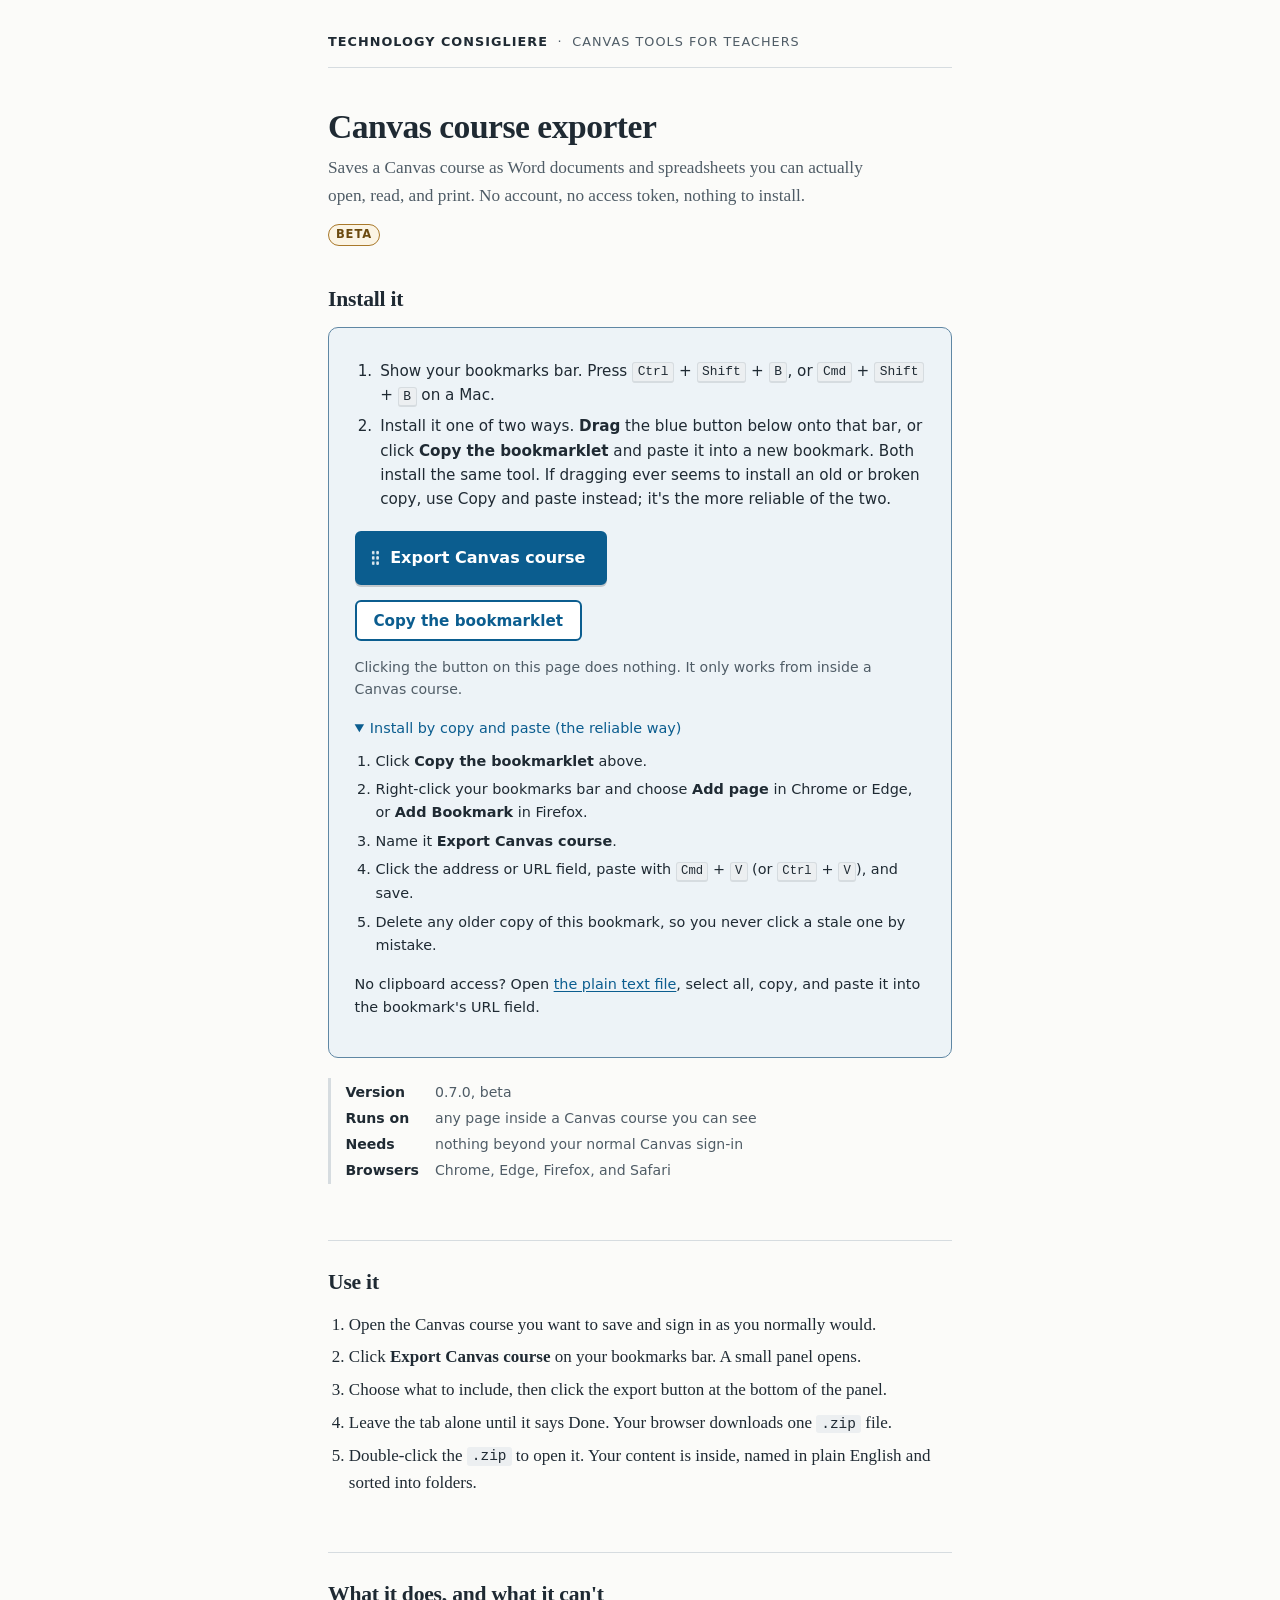
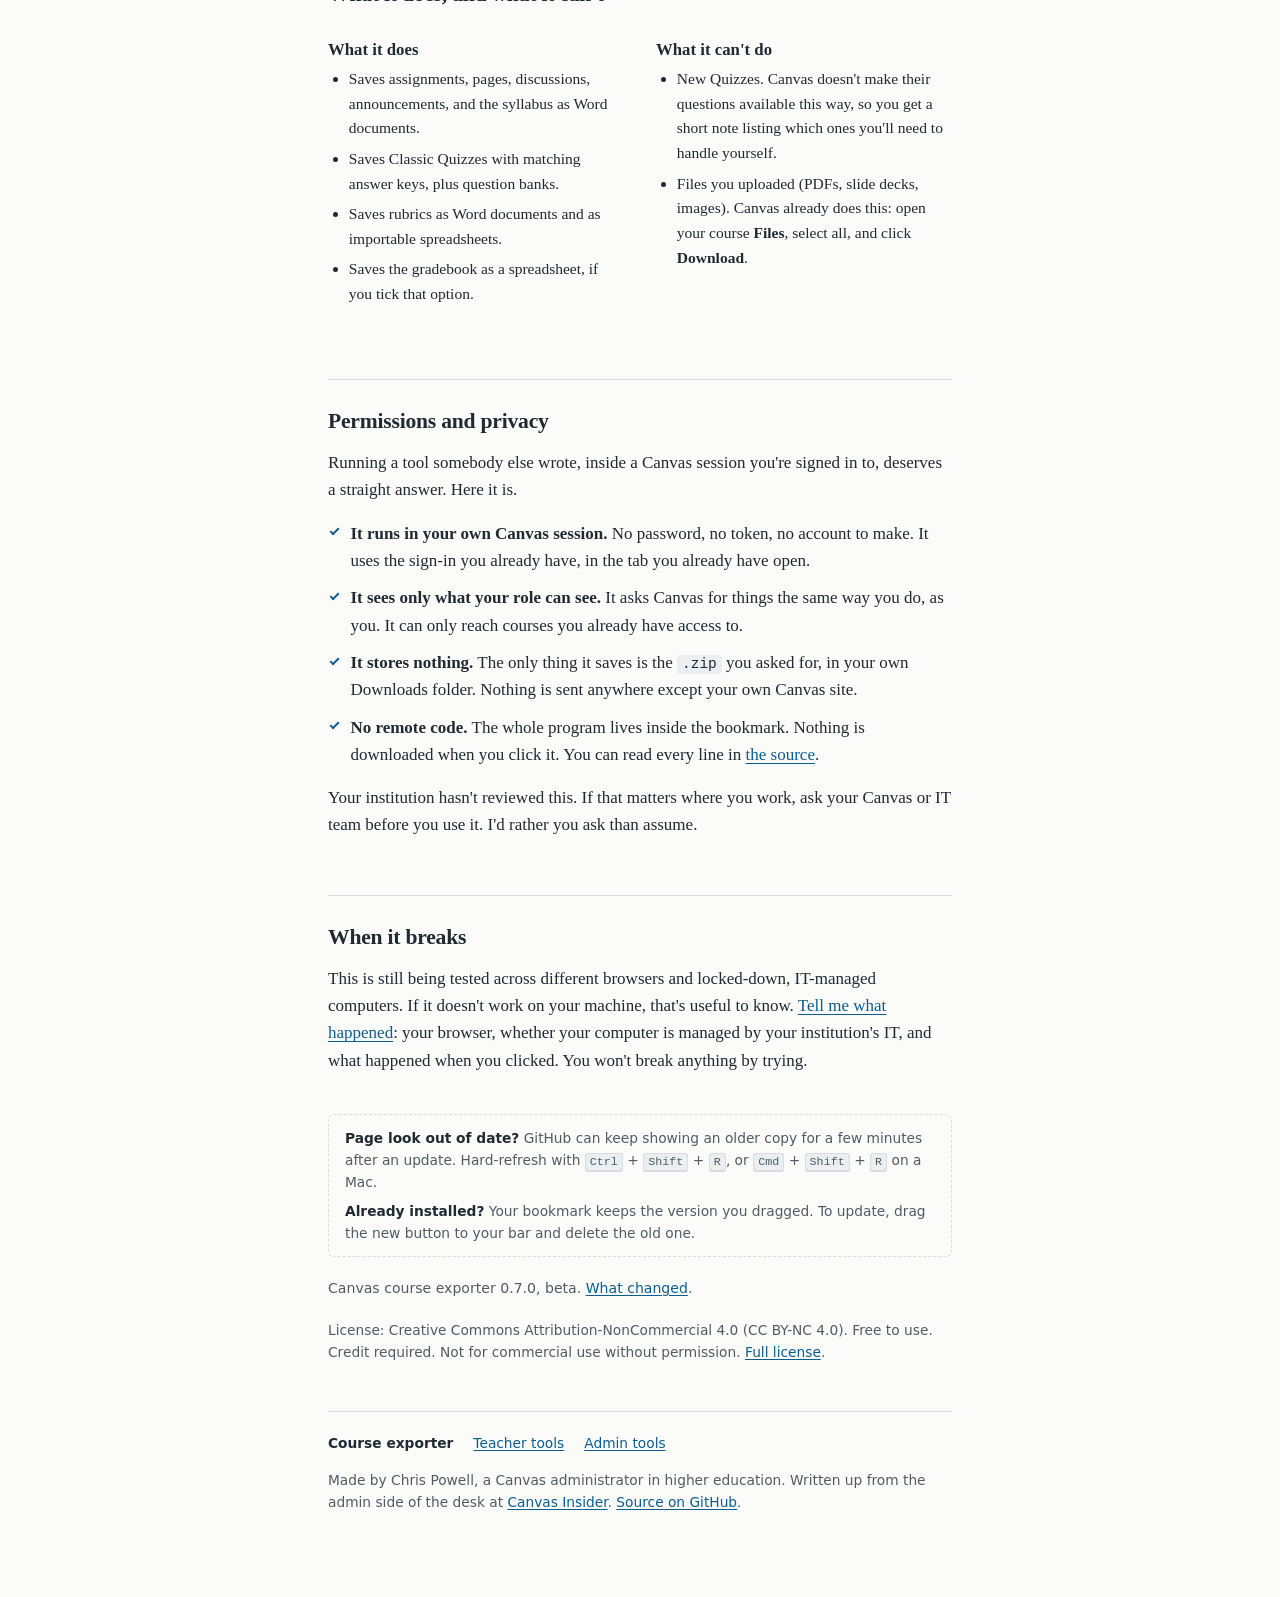
==== commit c307fd89: "Bump version to 0.7.0 (page + tool) as a freshness marker Stale cached install pages were indistingu" ====
--- a/teacher/index.html
+++ b/teacher/index.html
@@ -333,7 +333,7 @@
       <li>Install it one of two ways. <strong>Drag</strong> the blue button below onto that bar, or click <strong>Copy the bookmarklet</strong> and paste it into a new bookmark. Both install the same tool. If dragging ever seems to install an old or broken copy, use Copy and paste instead; it's the more reliable of the two.</li>
     </ol>
     <!-- TC:BOOKMARKLET src="teacher/exporter.bookmarklet.txt" label="Export Canvas course" -->
-<a class="tc-grab" href="javascript:/*%20============================================================================%0A%20%20%20Canvas%20Course%20Content%20Exporter%20%E2%80%94%20self-contained%20bookmarklet%20source%0A%0A%20%20%20No%20server,%20no%20libraries,%20no%20access%20token.%20Runs%20on%20the%20Canvas%20origin%20under%0A%20%20%20the%20signed-in%20user%27s%20session%20and%20writes%20a%20folder%20tree%20of%20.docx%20and%20.csv%0A%20%20%20files%20into%20a%20single%20.zip%20download,%20in%20every%20browser.%0A%0A%20%20%20This%20is%20the%20readable%20source.%20URL-encode%20it%20and%20prefix%20%22javascript:%22%20to%0A%20%20%20get%20the%20bookmarklet;%20teacher/exporter.bookmarklet.txt%20holds%20that%20version.%0A%20%20%20==========================================================================%20*/%0A%28function%20%28%29%20%7B%0A%20%20%27use%20strict%27;%0A%0A%20%20if%20%28window.__cce%29%20%7B%20alert%28%27The%20exporter%20is%20already%20open%20in%20this%20tab.%27%29;%20return;%20%7D%0A%20%20var%20VERSION%20=%20%270.5.0%27;%0A%20%20var%20HOME%20=%20%27https://techconsigliere.github.io/CanvExporter/teacher/%27;%0A%20%20window.__cce%20=%20true;%0A%0A%20%20var%20API%20=%20location.origin%20+%20%27/api/v1%27;%0A%20%20var%20CONCURRENCY%20=%203;%0A%0A%20%20/*%20======================================================================%0A%20%20%20%20%201.%20CRC-32%20and%20a%20minimal%20ZIP%20writer%0A%0A%20%20%20%20%20A%20.docx%20file%20IS%20a%20zip%20archive.%20Rather%20than%20ship%20JSZip%20we%20write%20stored%0A%20%20%20%20%20%28uncompressed%29%20entries%20by%20hand:%20local%20header,%20then%20the%20bytes,%20then%20a%0A%20%20%20%20%20central%20directory,%20then%20the%20end-of-central-directory%20record.%20Word%20does%0A%20%20%20%20%20not%20care%20that%20the%20entries%20are%20uncompressed.%0A%20%20%20%20%20======================================================================%20*/%0A%0A%20%20var%20CRC_TABLE%20=%20%28function%20%28%29%20%7B%0A%20%20%20%20var%20table%20=%20%5B%5D,%20c,%20n,%20k;%0A%20%20%20%20for%20%28n%20=%200;%20n%20%3C%20256;%20n++%29%20%7B%0A%20%20%20%20%20%20c%20=%20n;%0A%20%20%20%20%20%20for%20%28k%20=%200;%20k%20%3C%208;%20k++%29%20c%20=%20%28c%20&%201%29%20?%20%280xEDB88320%20%5E%20%28c%20%3E%3E%3E%201%29%29%20:%20%28c%20%3E%3E%3E%201%29;%0A%20%20%20%20%20%20table%5Bn%5D%20=%20c%20%3E%3E%3E%200;%0A%20%20%20%20%7D%0A%20%20%20%20return%20table;%0A%20%20%7D%29%28%29;%0A%0A%20%20function%20crc32%28bytes%29%20%7B%0A%20%20%20%20var%20c%20=%200xFFFFFFFF;%0A%20%20%20%20for%20%28var%20i%20=%200;%20i%20%3C%20bytes.length;%20i++%29%20c%20=%20CRC_TABLE%5B%28c%20%5E%20bytes%5Bi%5D%29%20&%200xFF%5D%20%5E%20%28c%20%3E%3E%3E%208%29;%0A%20%20%20%20return%20%28c%20%5E%200xFFFFFFFF%29%20%3E%3E%3E%200;%0A%20%20%7D%0A%0A%20%20var%20ENC%20=%20new%20TextEncoder%28%29;%0A%20%20function%20bytes%28x%29%20%7B%20return%20typeof%20x%20===%20%27string%27%20?%20ENC.encode%28x%29%20:%20x;%20%7D%0A%0A%20%20function%20Zip%28%29%20%7B%20this.entries%20=%20%5B%5D;%20%7D%0A%0A%20%20Zip.prototype.add%20=%20function%20%28name,%20data%29%20%7B%0A%20%20%20%20this.entries.push%28%7B%20name:%20name,%20data:%20bytes%28data%29%20%7D%29;%0A%20%20%7D;%0A%0A%20%20Zip.prototype.blob%20=%20function%20%28%29%20%7B%0A%20%20%20%20var%20now%20=%20new%20Date%28%29;%0A%20%20%20%20var%20dosTime%20=%20%28%28now.getHours%28%29%20%3C%3C%2011%29%20%7C%20%28now.getMinutes%28%29%20%3C%3C%205%29%20%7C%20%28now.getSeconds%28%29%20%3E%3E%201%29%29%20&%200xFFFF;%0A%20%20%20%20var%20dosDate%20=%20%28%28%28now.getFullYear%28%29%20-%201980%29%20%3C%3C%209%29%20%7C%20%28%28now.getMonth%28%29%20+%201%29%20%3C%3C%205%29%20%7C%20now.getDate%28%29%29%20&%200xFFFF;%0A%0A%20%20%20%20var%20parts%20=%20%5B%5D,%20central%20=%20%5B%5D,%20offset%20=%200;%0A%0A%20%20%20%20for%20%28var%20i%20=%200;%20i%20%3C%20this.entries.length;%20i++%29%20%7B%0A%20%20%20%20%20%20var%20e%20=%20this.entries%5Bi%5D;%0A%20%20%20%20%20%20var%20nameBytes%20=%20ENC.encode%28e.name%29;%0A%20%20%20%20%20%20var%20crc%20=%20crc32%28e.data%29;%0A%20%20%20%20%20%20var%20size%20=%20e.data.length;%0A%0A%20%20%20%20%20%20var%20local%20=%20new%20Uint8Array%2830%20+%20nameBytes.length%29;%0A%20%20%20%20%20%20var%20lv%20=%20new%20DataView%28local.buffer%29;%0A%20%20%20%20%20%20lv.setUint32%280,%200x04034B50,%20true%29;%20%20%20//%20local%20file%20header%20signature%0A%20%20%20%20%20%20lv.setUint16%284,%2020,%20true%29;%20%20%20%20%20%20%20%20%20%20%20//%20version%20needed%0A%20%20%20%20%20%20lv.setUint16%286,%200x0800,%20true%29;%20%20%20%20%20%20%20//%20flags:%20names%20are%20UTF-8%0A%20%20%20%20%20%20lv.setUint16%288,%200,%20true%29;%20%20%20%20%20%20%20%20%20%20%20%20//%20method%200%20=%20stored%0A%20%20%20%20%20%20lv.setUint16%2810,%20dosTime,%20true%29;%0A%20%20%20%20%20%20lv.setUint16%2812,%20dosDate,%20true%29;%0A%20%20%20%20%20%20lv.setUint32%2814,%20crc,%20true%29;%0A%20%20%20%20%20%20lv.setUint32%2818,%20size,%20true%29;%20%20%20%20%20%20%20%20//%20compressed%20size%0A%20%20%20%20%20%20lv.setUint32%2822,%20size,%20true%29;%20%20%20%20%20%20%20%20//%20uncompressed%20size%0A%20%20%20%20%20%20lv.setUint16%2826,%20nameBytes.length,%20true%29;%0A%20%20%20%20%20%20lv.setUint16%2828,%200,%20true%29;%20%20%20%20%20%20%20%20%20%20%20//%20extra%20field%20length%0A%20%20%20%20%20%20local.set%28nameBytes,%2030%29;%0A%0A%20%20%20%20%20%20parts.push%28local,%20e.data%29;%0A%0A%20%20%20%20%20%20var%20cd%20=%20new%20Uint8Array%2846%20+%20nameBytes.length%29;%0A%20%20%20%20%20%20var%20cv%20=%20new%20DataView%28cd.buffer%29;%0A%20%20%20%20%20%20cv.setUint32%280,%200x02014B50,%20true%29;%20%20%20//%20central%20directory%20signature%0A%20%20%20%20%20%20cv.setUint16%284,%2020,%20true%29;%20%20%20%20%20%20%20%20%20%20%20//%20version%20made%20by%0A%20%20%20%20%20%20cv.setUint16%286,%2020,%20true%29;%20%20%20%20%20%20%20%20%20%20%20//%20version%20needed%0A%20%20%20%20%20%20cv.setUint16%288,%200x0800,%20true%29;%0A%20%20%20%20%20%20cv.setUint16%2810,%200,%20true%29;%0A%20%20%20%20%20%20cv.setUint16%2812,%20dosTime,%20true%29;%0A%20%20%20%20%20%20cv.setUint16%2814,%20dosDate,%20true%29;%0A%20%20%20%20%20%20cv.setUint32%2816,%20crc,%20true%29;%0A%20%20%20%20%20%20cv.setUint32%2820,%20size,%20true%29;%0A%20%20%20%20%20%20cv.setUint32%2824,%20size,%20true%29;%0A%20%20%20%20%20%20cv.setUint16%2828,%20nameBytes.length,%20true%29;%0A%20%20%20%20%20%20cv.setUint32%2842,%20offset,%20true%29;%20%20%20%20%20%20//%20offset%20of%20local%20header%0A%20%20%20%20%20%20cd.set%28nameBytes,%2046%29;%0A%20%20%20%20%20%20central.push%28cd%29;%0A%0A%20%20%20%20%20%20offset%20+=%20local.length%20+%20size;%0A%20%20%20%20%7D%0A%0A%20%20%20%20var%20cdSize%20=%200;%0A%20%20%20%20for%20%28var%20j%20=%200;%20j%20%3C%20central.length;%20j++%29%20cdSize%20+=%20central%5Bj%5D.length;%0A%0A%20%20%20%20var%20end%20=%20new%20Uint8Array%2822%29;%0A%20%20%20%20var%20ev%20=%20new%20DataView%28end.buffer%29;%0A%20%20%20%20ev.setUint32%280,%200x06054B50,%20true%29;%0A%20%20%20%20ev.setUint16%288,%20this.entries.length,%20true%29;%0A%20%20%20%20ev.setUint16%2810,%20this.entries.length,%20true%29;%0A%20%20%20%20ev.setUint32%2812,%20cdSize,%20true%29;%0A%20%20%20%20ev.setUint32%2816,%20offset,%20true%29;%0A%0A%20%20%20%20return%20new%20Blob%28parts.concat%28central,%20%5Bend%5D%29,%20%7B%20type:%20%27application/zip%27%20%7D%29;%0A%20%20%7D;%0A%0A%20%20/*%20======================================================================%0A%20%20%20%20%202.%20WordprocessingML%0A%0A%20%20%20%20%20A%20minimal%20.docx%20needs%20%5BContent_Types%5D.xml,%20_rels/.rels,%0A%20%20%20%20%20word/document.xml,%20and%20word/_rels/document.xml.rels%20for%20hyperlinks.%0A%20%20%20%20%20Headings%20use%20direct%20formatting%20plus%20%3Cw:outlineLvl%3E,%20which%20is%20what%0A%20%20%20%20%20actually%20drives%20Word%27s%20navigation%20pane%20%E2%80%94%20so%20no%20styles.xml%20is%20needed.%0A%20%20%20%20%20======================================================================%20*/%0A%0A%20%20function%20esc%28s%29%20%7B%0A%20%20%20%20return%20String%28s%20==%20null%20?%20%27%27%20:%20s%29%0A%20%20%20%20%20%20.replace%28/&/g,%20%27&amp;%27%29.replace%28/%3C/g,%20%27&lt;%27%29.replace%28/%3E/g,%20%27&gt;%27%29%0A%20%20%20%20%20%20.replace%28/%22/g,%20%27&quot;%27%29%0A%20%20%20%20%20%20.replace%28/%5B%5Cu0000-%5Cu0008%5Cu000B%5Cu000C%5Cu000E-%5Cu001F%5D/g,%20%27%27%29;%0A%20%20%7D%0A%0A%20%20//%20Element%20order%20inside%20%3Cw:rPr%3E%20and%20%3Cw:pPr%3E%20is%20fixed%20by%20the%20schema.%0A%20%20//%20Word%20tolerates%20a%20wrong%20order;%20other%20readers%20do%20not.%0A%20%20function%20run%28text,%20o%29%20%7B%0A%20%20%20%20o%20=%20o%20%7C%7C%20%7B%7D;%0A%20%20%20%20var%20rPr%20=%20%27%27;%0A%20%20%20%20if%20%28o.bold%29%20rPr%20+=%20%27%3Cw:b/%3E%27;%0A%20%20%20%20if%20%28o.italic%29%20rPr%20+=%20%27%3Cw:i/%3E%27;%0A%20%20%20%20if%20%28o.color%29%20rPr%20+=%20%27%3Cw:color%20w:val=%22%27%20+%20o.color%20+%20%27%22/%3E%27;%0A%20%20%20%20if%20%28o.size%29%20rPr%20+=%20%27%3Cw:sz%20w:val=%22%27%20+%20o.size%20+%20%27%22/%3E%27;%0A%20%20%20%20if%20%28o.underline%29%20rPr%20+=%20%27%3Cw:u%20w:val=%22single%22/%3E%27;%0A%20%20%20%20if%20%28o.mono%29%20rPr%20=%20%27%3Cw:rFonts%20w:ascii=%22Consolas%22%20w:hAnsi=%22Consolas%22/%3E%27%20+%20rPr;%0A%20%20%20%20return%20%27%3Cw:r%3E%27%20+%20%28rPr%20?%20%27%3Cw:rPr%3E%27%20+%20rPr%20+%20%27%3C/w:rPr%3E%27%20:%20%27%27%29%20+%0A%20%20%20%20%20%20%27%3Cw:t%20xml:space=%22preserve%22%3E%27%20+%20esc%28text%29%20+%20%27%3C/w:t%3E%3C/w:r%3E%27;%0A%20%20%7D%0A%0A%20%20function%20lineBreak%28%29%20%7B%20return%20%27%3Cw:r%3E%3Cw:br/%3E%3C/w:r%3E%27;%20%7D%0A%0A%20%20function%20para%28runsXml,%20o%29%20%7B%0A%20%20%20%20o%20=%20o%20%7C%7C%20%7B%7D;%0A%20%20%20%20var%20pPr%20=%20%27%3Cw:spacing%20w:after=%22%27%20+%20%28o.after%20==%20null%20?%20120%20:%20o.after%29%20+%20%27%22%27%20+%0A%20%20%20%20%20%20%28o.before%20?%20%27%20w:before=%22%27%20+%20o.before%20+%20%27%22%27%20:%20%27%27%29%20+%20%27/%3E%27;%0A%20%20%20%20if%20%28o.indent%29%20pPr%20+=%20%27%3Cw:ind%20w:left=%22%27%20+%20o.indent%20+%20%27%22/%3E%27;%0A%20%20%20%20if%20%28o.align%29%20pPr%20+=%20%27%3Cw:jc%20w:val=%22%27%20+%20o.align%20+%20%27%22/%3E%27;%0A%20%20%20%20if%20%28o.outline%20!=%20null%29%20pPr%20+=%20%27%3Cw:outlineLvl%20w:val=%22%27%20+%20o.outline%20+%20%27%22/%3E%27;%0A%20%20%20%20return%20%27%3Cw:p%3E%3Cw:pPr%3E%27%20+%20pPr%20+%20%27%3C/w:pPr%3E%27%20+%20%28runsXml%20%7C%7C%20%27%27%29%20+%20%27%3C/w:p%3E%27;%0A%20%20%7D%0A%0A%20%20var%20HEADING_SIZE%20=%20%5B36,%2030,%2026,%2024,%2022,%2022%5D;%20//%20half-points%0A%0A%20%20function%20heading%28text,%20level,%20opts%29%20%7B%0A%20%20%20%20opts%20=%20opts%20%7C%7C%20%7B%7D;%0A%20%20%20%20return%20para%28run%28text,%20%7B%20bold:%20true,%20size:%20HEADING_SIZE%5Blevel%5D,%20color:%20%271F3864%27%20%7D%29,%20%7B%0A%20%20%20%20%20%20outline:%20level,%20before:%20level%20===%200%20?%200%20:%20240,%20after:%20120,%20align:%20opts.align%0A%20%20%20%20%7D%29;%0A%20%20%7D%0A%0A%20%20var%20CELL_BORDERS%20=%20%5B%27top%27,%20%27left%27,%20%27bottom%27,%20%27right%27,%20%27insideH%27,%20%27insideV%27%5D%0A%20%20%20%20.map%28function%20%28s%29%20%7B%20return%20%27%3Cw:%27%20+%20s%20+%20%27%20w:val=%22single%22%20w:sz=%224%22%20w:space=%220%22%20w:color=%22999999%22/%3E%27;%20%7D%29%0A%20%20%20%20.join%28%27%27%29;%0A%0A%20%20function%20table%28rows%29%20%7B%0A%20%20%20%20var%20xml%20=%20%27%3Cw:tbl%3E%3Cw:tblPr%3E%3Cw:tblW%20w:w=%225000%22%20w:type=%22pct%22/%3E%3Cw:tblBorders%3E%27%20+%0A%20%20%20%20%20%20CELL_BORDERS%20+%20%27%3C/w:tblBorders%3E%3C/w:tblPr%3E%27;%0A%20%20%20%20for%20%28var%20r%20=%200;%20r%20%3C%20rows.length;%20r++%29%20%7B%0A%20%20%20%20%20%20xml%20+=%20%27%3Cw:tr%3E%27;%0A%20%20%20%20%20%20for%20%28var%20c%20=%200;%20c%20%3C%20rows%5Br%5D.length;%20c++%29%20%7B%0A%20%20%20%20%20%20%20%20//%20every%20%3Cw:tc%3E%20must%20contain%20at%20least%20one%20paragraph%0A%20%20%20%20%20%20%20%20xml%20+=%20%27%3Cw:tc%3E%3Cw:tcPr%3E%3Cw:tcW%20w:w=%220%22%20w:type=%22auto%22/%3E%3C/w:tcPr%3E%27%20+%0A%20%20%20%20%20%20%20%20%20%20%28rows%5Br%5D%5Bc%5D%20%7C%7C%20para%28%27%27%29%29%20+%20%27%3C/w:tc%3E%27;%0A%20%20%20%20%20%20%7D%0A%20%20%20%20%20%20xml%20+=%20%27%3C/w:tr%3E%27;%0A%20%20%20%20%7D%0A%20%20%20%20//%20a%20table%20must%20be%20followed%20by%20a%20paragraph%20or%20Word%20repairs%20the%20file%0A%20%20%20%20return%20xml%20+%20%27%3C/w:tbl%3E%27%20+%20para%28%27%27%29;%0A%20%20%7D%0A%0A%20%20var%20CONTENT_TYPES%20=%0A%20%20%20%20%27%3C?xml%20version=%221.0%22%20encoding=%22UTF-8%22%20standalone=%22yes%22?%3E%27%20+%0A%20%20%20%20%27%3CTypes%20xmlns=%22http://schemas.openxmlformats.org/package/2006/content-types%22%3E%27%20+%0A%20%20%20%20%27%3CDefault%20Extension=%22rels%22%20ContentType=%22application/vnd.openxmlformats-package.relationships+xml%22/%3E%27%20+%0A%20%20%20%20%27%3CDefault%20Extension=%22xml%22%20ContentType=%22application/xml%22/%3E%27%20+%0A%20%20%20%20%27%3COverride%20PartName=%22/word/document.xml%22%20ContentType=%22application/vnd.openxmlformats-officedocument.wordprocessingml.document.main+xml%22/%3E%27%20+%0A%20%20%20%20%27%3C/Types%3E%27;%0A%0A%20%20var%20ROOT_RELS%20=%0A%20%20%20%20%27%3C?xml%20version=%221.0%22%20encoding=%22UTF-8%22%20standalone=%22yes%22?%3E%27%20+%0A%20%20%20%20%27%3CRelationships%20xmlns=%22http://schemas.openxmlformats.org/package/2006/relationships%22%3E%27%20+%0A%20%20%20%20%27%3CRelationship%20Id=%22rId1%22%20Type=%22http://schemas.openxmlformats.org/officeDocument/2006/relationships/officeDocument%22%20Target=%22word/document.xml%22/%3E%27%20+%0A%20%20%20%20%27%3C/Relationships%3E%27;%0A%0A%20%20//%20Build%20the%20finished%20.docx%20bytes%20from%20body%20XML%20plus%20any%20hyperlink%20targets.%0A%20%20function%20docxBytes%28bodyXml,%20links%29%20%7B%0A%20%20%20%20var%20docRels%20=%0A%20%20%20%20%20%20%27%3C?xml%20version=%221.0%22%20encoding=%22UTF-8%22%20standalone=%22yes%22?%3E%27%20+%0A%20%20%20%20%20%20%27%3CRelationships%20xmlns=%22http://schemas.openxmlformats.org/package/2006/relationships%22%3E%27%20+%0A%20%20%20%20%20%20links.map%28function%20%28l%29%20%7B%0A%20%20%20%20%20%20%20%20return%20%27%3CRelationship%20Id=%22%27%20+%20l.id%20+%0A%20%20%20%20%20%20%20%20%20%20%27%22%20Type=%22http://schemas.openxmlformats.org/officeDocument/2006/relationships/hyperlink%22%20Target=%22%27%20+%0A%20%20%20%20%20%20%20%20%20%20esc%28l.url%29%20+%20%27%22%20TargetMode=%22External%22/%3E%27;%0A%20%20%20%20%20%20%7D%29.join%28%27%27%29%20+%0A%20%20%20%20%20%20%27%3C/Relationships%3E%27;%0A%0A%20%20%20%20var%20document_xml%20=%0A%20%20%20%20%20%20%27%3C?xml%20version=%221.0%22%20encoding=%22UTF-8%22%20standalone=%22yes%22?%3E%27%20+%0A%20%20%20%20%20%20%27%3Cw:document%20xmlns:w=%22http://schemas.openxmlformats.org/wordprocessingml/2006/main%22%27%20+%0A%20%20%20%20%20%20%27%20xmlns:r=%22http://schemas.openxmlformats.org/officeDocument/2006/relationships%22%3E%3Cw:body%3E%27%20+%0A%20%20%20%20%20%20bodyXml%20+%0A%20%20%20%20%20%20%27%3Cw:sectPr%3E%3Cw:pgSz%20w:w=%2212240%22%20w:h=%2215840%22/%3E%27%20+%0A%20%20%20%20%20%20%27%3Cw:pgMar%20w:top=%221440%22%20w:right=%221440%22%20w:bottom=%221440%22%20w:left=%221440%22%27%20+%0A%20%20%20%20%20%20%27%20w:header=%22720%22%20w:footer=%22720%22%20w:gutter=%220%22/%3E%3C/w:sectPr%3E%27%20+%0A%20%20%20%20%20%20%27%3C/w:body%3E%3C/w:document%3E%27;%0A%0A%20%20%20%20var%20z%20=%20new%20Zip%28%29;%0A%20%20%20%20z.add%28%27%5BContent_Types%5D.xml%27,%20CONTENT_TYPES%29;%0A%20%20%20%20z.add%28%27_rels/.rels%27,%20ROOT_RELS%29;%0A%20%20%20%20z.add%28%27word/document.xml%27,%20document_xml%29;%0A%20%20%20%20z.add%28%27word/_rels/document.xml.rels%27,%20docRels%29;%0A%20%20%20%20return%20z.blob%28%29;%0A%20%20%7D%0A%0A%20%20/*%20======================================================================%0A%20%20%20%20%203.%20Canvas%20HTML%20-%3E%20WordprocessingML%0A%20%20%20%20%20======================================================================%20*/%0A%0A%20%20function%20parseHtml%28html%29%20%7B%0A%20%20%20%20return%20new%20DOMParser%28%29%0A%20%20%20%20%20%20.parseFromString%28%27%3Cdiv%20id=%22r%22%3E%27%20+%20%28html%20%7C%7C%20%27%27%29%20+%20%27%3C/div%3E%27,%20%27text/html%27%29%0A%20%20%20%20%20%20.querySelector%28%27%23r%27%29;%0A%20%20%7D%0A%0A%20%20function%20plainText%28html%29%20%7B%0A%20%20%20%20if%20%28!html%29%20return%20%27%27;%0A%20%20%20%20return%20%28parseHtml%28html%29.textContent%20%7C%7C%20%27%27%29.replace%28/%5B%20%5Ct%5D+/g,%20%27%20%27%29.trim%28%29;%0A%20%20%7D%0A%0A%20%20var%20BLOCKS%20=%20%7B%20P:%201,%20DIV:%201,%20H1:%201,%20H2:%201,%20H3:%201,%20H4:%201,%20H5:%201,%20H6:%201,%20LI:%201,%20UL:%201,%20OL:%201,%20TABLE:%201,%20BLOCKQUOTE:%201,%20PRE:%201,%20SECTION:%201,%20ARTICLE:%201,%20HEADER:%201,%20FOOTER:%201,%20FIGURE:%201,%20HR:%201%20%7D;%0A%0A%20%20function%20hasBlockChild%28el%29%20%7B%0A%20%20%20%20for%20%28var%20i%20=%200;%20i%20%3C%20el.children.length;%20i++%29%20if%20%28BLOCKS%5Bel.children%5Bi%5D.tagName%5D%29%20return%20true;%0A%20%20%20%20return%20false;%0A%20%20%7D%0A%0A%20%20//%20Inline%20runs%20for%20one%20block,%20ignoring%20nested%20block%20structure.%0A%20%20function%20inlineRuns%28node,%20ctx%29%20%7B%0A%20%20%20%20var%20out%20=%20%27%27;%0A%20%20%20%20%28function%20walk%28n,%20fmt%29%20%7B%0A%20%20%20%20%20%20for%20%28var%20i%20=%200;%20i%20%3C%20n.childNodes.length;%20i++%29%20%7B%0A%20%20%20%20%20%20%20%20var%20c%20=%20n.childNodes%5Bi%5D;%0A%0A%20%20%20%20%20%20%20%20if%20%28c.nodeType%20===%203%29%20%7B%0A%20%20%20%20%20%20%20%20%20%20var%20t%20=%20c.nodeValue.replace%28/%5Cs+/g,%20%27%20%27%29;%0A%20%20%20%20%20%20%20%20%20%20if%20%28t.trim%28%29%29%20out%20+=%20run%28t,%20fmt%29;%0A%20%20%20%20%20%20%20%20%20%20continue;%0A%20%20%20%20%20%20%20%20%7D%0A%20%20%20%20%20%20%20%20if%20%28c.nodeType%20!==%201%29%20continue;%0A%0A%20%20%20%20%20%20%20%20var%20tag%20=%20c.tagName;%0A%20%20%20%20%20%20%20%20if%20%28tag%20===%20%27SCRIPT%27%20%7C%7C%20tag%20===%20%27STYLE%27%29%20continue;%0A%20%20%20%20%20%20%20%20if%20%28tag%20===%20%27BR%27%29%20%7B%20out%20+=%20lineBreak%28%29;%20continue;%20%7D%0A%0A%20%20%20%20%20%20%20%20if%20%28tag%20===%20%27IMG%27%29%20%7B%0A%20%20%20%20%20%20%20%20%20%20out%20+=%20run%28%27%5Bimage:%20%27%20+%20%28c.getAttribute%28%27alt%27%29%20%7C%7C%20c.getAttribute%28%27src%27%29%20%7C%7C%20%27%27%29%20+%20%27%5D%27,%0A%20%20%20%20%20%20%20%20%20%20%20%20%7B%20italic:%20true,%20color:%20%27777777%27%20%7D%29;%0A%20%20%20%20%20%20%20%20%20%20continue;%0A%20%20%20%20%20%20%20%20%7D%0A%0A%20%20%20%20%20%20%20%20if%20%28tag%20===%20%27A%27%20&&%20c.getAttribute%28%27href%27%29%29%20%7B%0A%20%20%20%20%20%20%20%20%20%20var%20label%20=%20%28c.textContent%20%7C%7C%20%27%27%29.replace%28/%5Cs+/g,%20%27%20%27%29.trim%28%29;%0A%20%20%20%20%20%20%20%20%20%20if%20%28label%29%20%7B%0A%20%20%20%20%20%20%20%20%20%20%20%20var%20href;%0A%20%20%20%20%20%20%20%20%20%20%20%20try%20%7B%20href%20=%20new%20URL%28c.getAttribute%28%27href%27%29,%20location.origin%29.href;%20%7D%0A%20%20%20%20%20%20%20%20%20%20%20%20catch%20%28e%29%20%7B%20href%20=%20c.getAttribute%28%27href%27%29;%20%7D%0A%20%20%20%20%20%20%20%20%20%20%20%20var%20id%20=%20%27rL%27%20+%20%28ctx.links.length%20+%201%29;%0A%20%20%20%20%20%20%20%20%20%20%20%20ctx.links.push%28%7B%20id:%20id,%20url:%20href%20%7D%29;%0A%20%20%20%20%20%20%20%20%20%20%20%20out%20+=%20%27%3Cw:hyperlink%20r:id=%22%27%20+%20id%20+%20%27%22%3E%27%20+%0A%20%20%20%20%20%20%20%20%20%20%20%20%20%20run%28label,%20%7B%20color:%20%270563C1%27,%20underline:%20true%20%7D%29%20+%20%27%3C/w:hyperlink%3E%27;%0A%20%20%20%20%20%20%20%20%20%20%7D%0A%20%20%20%20%20%20%20%20%20%20continue;%0A%20%20%20%20%20%20%20%20%7D%0A%0A%20%20%20%20%20%20%20%20walk%28c,%20%7B%0A%20%20%20%20%20%20%20%20%20%20bold:%20fmt.bold%20%7C%7C%20tag%20===%20%27B%27%20%7C%7C%20tag%20===%20%27STRONG%27%20%7C%7C%20tag%20===%20%27TH%27,%0A%20%20%20%20%20%20%20%20%20%20italic:%20fmt.italic%20%7C%7C%20tag%20===%20%27I%27%20%7C%7C%20tag%20===%20%27EM%27,%0A%20%20%20%20%20%20%20%20%20%20mono:%20fmt.mono%20%7C%7C%20tag%20===%20%27CODE%27%20%7C%7C%20tag%20===%20%27PRE%27%20%7C%7C%20tag%20===%20%27KBD%27%0A%20%20%20%20%20%20%20%20%7D%29;%0A%20%20%20%20%20%20%7D%0A%20%20%20%20%7D%29%28node,%20%7B%20bold:%20false,%20italic:%20false,%20mono:%20false%20%7D%29;%0A%20%20%20%20return%20out;%0A%20%20%7D%0A%0A%20%20var%20HEADING_LEVEL%20=%20%7B%20H1:%201,%20H2:%201,%20H3:%202,%20H4:%203,%20H5:%204,%20H6:%205%20%7D;%0A%0A%20%20function%20cellXml%28cell,%20ctx%29%20%7B%0A%20%20%20%20var%20out%20=%20%27%27;%0A%20%20%20%20if%20%28hasBlockChild%28cell%29%29%20out%20=%20walkBlocks%28cell,%20ctx,%200,%20null%29;%0A%20%20%20%20else%20%7B%20var%20r%20=%20inlineRuns%28cell,%20ctx%29;%20if%20%28r%29%20out%20=%20para%28r,%20%7B%20after:%2040%20%7D%29;%20%7D%0A%20%20%20%20return%20out%20%7C%7C%20para%28%27%27%29;%0A%20%20%7D%0A%0A%20%20function%20tableXml%28el,%20ctx%29%20%7B%0A%20%20%20%20var%20trs%20=%20el.querySelectorAll%28%27tr%27%29;%0A%20%20%20%20if%20%28!trs.length%29%20return%20%27%27;%0A%20%20%20%20var%20rows%20=%20%5B%5D;%0A%20%20%20%20for%20%28var%20i%20=%200;%20i%20%3C%20trs.length;%20i++%29%20%7B%0A%20%20%20%20%20%20var%20cells%20=%20%5B%5D,%20kids%20=%20trs%5Bi%5D.children;%0A%20%20%20%20%20%20for%20%28var%20j%20=%200;%20j%20%3C%20kids.length;%20j++%29%20%7B%0A%20%20%20%20%20%20%20%20if%20%28kids%5Bj%5D.tagName%20===%20%27TD%27%20%7C%7C%20kids%5Bj%5D.tagName%20===%20%27TH%27%29%20cells.push%28cellXml%28kids%5Bj%5D,%20ctx%29%29;%0A%20%20%20%20%20%20%7D%0A%20%20%20%20%20%20if%20%28cells.length%29%20rows.push%28cells%29;%0A%20%20%20%20%7D%0A%20%20%20%20return%20rows.length%20?%20table%28rows%29%20:%20%27%27;%0A%20%20%7D%0A%0A%20%20/*%20Only%20emit%20a%20paragraph%20for%20a%20block%20that%20actually%20holds%20text.%20A%20container%0A%20%20%20%20%20that%20holds%20other%20blocks%20gets%20recursed%20into%20instead%20%E2%80%94%20otherwise%0A%20%20%20%20%20%3Cdiv%3E%3Cp%3EHello%3C/p%3E%3C/div%3E%20writes%20%22Hello%22%20twice.%20*/%0A%20%20function%20walkBlocks%28node,%20ctx,%20level,%20list%29%20%7B%0A%20%20%20%20var%20out%20=%20%27%27;%0A%20%20%20%20var%20counter%20=%201;%0A%0A%20%20%20%20for%20%28var%20i%20=%200;%20i%20%3C%20node.children.length;%20i++%29%20%7B%0A%20%20%20%20%20%20var%20el%20=%20node.children%5Bi%5D;%0A%20%20%20%20%20%20var%20tag%20=%20el.tagName;%0A%0A%20%20%20%20%20%20if%20%28tag%20===%20%27SCRIPT%27%20%7C%7C%20tag%20===%20%27STYLE%27%20%7C%7C%20tag%20===%20%27IFRAME%27%29%20continue;%0A%0A%20%20%20%20%20%20if%20%28tag%20===%20%27HR%27%29%20%7B%20out%20+=%20para%28run%28%27%5Cu2014%5Cu2014%5Cu2014%5Cu2014%5Cu2014%5Cu2014%5Cu2014%5Cu2014%27%29%29;%20continue;%20%7D%0A%0A%20%20%20%20%20%20if%20%28tag%20===%20%27TABLE%27%29%20%7B%20out%20+=%20tableXml%28el,%20ctx%29;%20continue;%20%7D%0A%0A%20%20%20%20%20%20if%20%28tag%20===%20%27UL%27%20%7C%7C%20tag%20===%20%27OL%27%29%20%7B%0A%20%20%20%20%20%20%20%20out%20+=%20walkBlocks%28el,%20ctx,%20level,%20tag%20===%20%27OL%27%20?%20%27ordered%27%20:%20%27bullet%27%29;%0A%20%20%20%20%20%20%20%20continue;%0A%20%20%20%20%20%20%7D%0A%0A%20%20%20%20%20%20if%20%28tag%20===%20%27LI%27%29%20%7B%0A%20%20%20%20%20%20%20%20var%20clone%20=%20el.cloneNode%28true%29;%0A%20%20%20%20%20%20%20%20var%20nested%20=%20clone.querySelectorAll%28%27ul,%20ol%27%29;%0A%20%20%20%20%20%20%20%20for%20%28var%20n%20=%200;%20n%20%3C%20nested.length;%20n++%29%20nested%5Bn%5D.parentNode.removeChild%28nested%5Bn%5D%29;%0A%0A%20%20%20%20%20%20%20%20var%20marker%20=%20list%20===%20%27ordered%27%20?%20%28counter++%29%20+%20%27.%20%27%20:%20%27%5Cu2022%20%20%27;%0A%20%20%20%20%20%20%20%20var%20liRuns%20=%20inlineRuns%28clone,%20ctx%29;%0A%20%20%20%20%20%20%20%20if%20%28liRuns%29%20out%20+=%20para%28run%28marker%29%20+%20liRuns,%20%7B%20indent:%20360%20+%20level%20*%20360,%20after:%2060%20%7D%29;%0A%0A%20%20%20%20%20%20%20%20for%20%28var%20m%20=%200;%20m%20%3C%20el.children.length;%20m++%29%20%7B%0A%20%20%20%20%20%20%20%20%20%20var%20sub%20=%20el.children%5Bm%5D;%0A%20%20%20%20%20%20%20%20%20%20if%20%28sub.tagName%20===%20%27UL%27%20%7C%7C%20sub.tagName%20===%20%27OL%27%29%20%7B%0A%20%20%20%20%20%20%20%20%20%20%20%20out%20+=%20walkBlocks%28sub,%20ctx,%20level%20+%201,%20sub.tagName%20===%20%27OL%27%20?%20%27ordered%27%20:%20%27bullet%27%29;%0A%20%20%20%20%20%20%20%20%20%20%7D%0A%20%20%20%20%20%20%20%20%7D%0A%20%20%20%20%20%20%20%20continue;%0A%20%20%20%20%20%20%7D%0A%0A%20%20%20%20%20%20if%20%28HEADING_LEVEL%5Btag%5D%29%20%7B%0A%20%20%20%20%20%20%20%20var%20text%20=%20%28el.textContent%20%7C%7C%20%27%27%29.replace%28/%5Cs+/g,%20%27%20%27%29.trim%28%29;%0A%20%20%20%20%20%20%20%20if%20%28text%29%20out%20+=%20heading%28text,%20HEADING_LEVEL%5Btag%5D%29;%0A%20%20%20%20%20%20%20%20continue;%0A%20%20%20%20%20%20%7D%0A%0A%20%20%20%20%20%20if%20%28hasBlockChild%28el%29%29%20%7B%20out%20+=%20walkBlocks%28el,%20ctx,%20level,%20list%29;%20continue;%20%7D%0A%0A%20%20%20%20%20%20var%20runs%20=%20inlineRuns%28el,%20ctx%29;%0A%20%20%20%20%20%20if%20%28runs%29%20out%20+=%20para%28runs,%20%7B%20indent:%20tag%20===%20%27BLOCKQUOTE%27%20?%20720%20:%200%20%7D%29;%0A%20%20%20%20%7D%0A%0A%20%20%20%20return%20out;%0A%20%20%7D%0A%0A%20%20function%20htmlDocx%28html,%20title%29%20%7B%0A%20%20%20%20var%20ctx%20=%20%7B%20links:%20%5B%5D%20%7D;%0A%20%20%20%20var%20body%20=%20heading%28title,%200,%20%7B%20align:%20%27center%27%20%7D%29;%0A%20%20%20%20if%20%28html%20&&%20String%28html%29.trim%28%29%29%20%7B%0A%20%20%20%20%20%20var%20inner%20=%20walkBlocks%28parseHtml%28html%29,%20ctx,%200,%20null%29;%0A%20%20%20%20%20%20body%20+=%20inner%20%7C%7C%20para%28run%28plainText%28html%29%29%29;%0A%20%20%20%20%7D%20else%20%7B%0A%20%20%20%20%20%20body%20+=%20para%28run%28%27%5BNo%20content%20or%20body%20text%20provided.%5D%27,%20%7B%20italic:%20true%20%7D%29%29;%0A%20%20%20%20%7D%0A%20%20%20%20return%20docxBytes%28body,%20ctx.links%29;%0A%20%20%7D%0A%0A%20%20/*%20======================================================================%0A%20%20%20%20%204.%20Quiz,%20bank%20and%20rubric%20documents%0A%20%20%20%20%20======================================================================%20*/%0A%0A%20%20function%20weightOf%28a%29%20%7B%20var%20w%20=%20parseFloat%28a.weight%29;%20return%20isNaN%28w%29%20?%200%20:%20w;%20%7D%0A%0A%20%20function%20questionDocx%28questions,%20title,%20withAnswers,%20isBank,%20note%29%20%7B%0A%20%20%20%20var%20body%20=%20heading%28%28isBank%20?%20%27Question%20Bank:%20%27%20:%20%27%27%29%20+%20title%20+%20%28withAnswers%20?%20%27%20%28Answer%20Key%29%27%20:%20%27%27%29,%0A%20%20%20%20%20%200,%20%7B%20align:%20%27center%27%20%7D%29;%0A%0A%20%20%20%20//%20Canvas%20does%20not%20return%20questions%20a%20quiz%20group%20pulls%20from%20a%20linked%20bank,%0A%20%20%20%20//%20so%20the%20file%20says%20so%20plainly%20instead%20of%20looking%20complete%20when%20it%20isn%27t.%0A%20%20%20%20if%20%28note%29%20%7B%0A%20%20%20%20%20%20body%20+=%20para%28run%28note,%20%7B%20bold:%20true,%20italic:%20true%20%7D%29,%20%7B%20after:%20240%20%7D%29;%0A%20%20%20%20%7D%0A%0A%20%20%20%20if%20%28!withAnswers%29%20%7B%0A%20%20%20%20%20%20body%20+=%20para%28run%28%27Name:%20_________________________%5Ct%5CtDate:%20_____________%27%29,%20%7B%20after:%20360%20%7D%29;%0A%20%20%20%20%7D%0A%20%20%20%20body%20+=%20heading%28%27Questions%27,%201%29;%0A%0A%20%20%20%20questions.forEach%28function%20%28q,%20idx%29%20%7B%0A%20%20%20%20%20%20var%20qText%20=%20plainText%28q.question_text%20%7C%7C%20%27%27%29;%0A%20%20%20%20%20%20var%20answers%20=%20Array.isArray%28q.answers%29%20?%20q.answers%20:%20%5B%5D;%0A%20%20%20%20%20%20if%20%28!qText%20&&%20!answers.length%29%20return;%0A%0A%20%20%20%20%20%20var%20pts%20=%20%28q.points_possible%20==%20null%29%20?%200%20:%20q.points_possible;%0A%20%20%20%20%20%20body%20+=%20heading%28%28idx%20+%201%29%20+%20%27.%20%27%20+%20%28q.question_name%20%7C%7C%20%27Question%20%27%20+%20%28idx%20+%201%29%29%20+%20%27%20%28%27%20+%20pts%20+%20%27%20pts%29%27,%202%29;%0A%20%20%20%20%20%20body%20+=%20para%28run%28qText%29,%20%7B%20after:%20160%20%7D%29;%0A%0A%20%20%20%20%20%20var%20type%20=%20q.question_type%20%7C%7C%20%27%27;%0A%0A%20%20%20%20%20%20if%20%28type%20===%20%27multiple_choice_question%27%20%7C%7C%20type%20===%20%27multiple_answers_question%27%20%7C%7C%20type%20===%20%27true_false_question%27%29%20%7B%0A%20%20%20%20%20%20%20%20answers.forEach%28function%20%28a%29%20%7B%0A%20%20%20%20%20%20%20%20%20%20var%20text%20=%20plainText%28a.text%20%7C%7C%20%27%27%29%20%7C%7C%20plainText%28a.html%20%7C%7C%20%27%27%29;%0A%20%20%20%20%20%20%20%20%20%20if%20%28withAnswers%20&&%20weightOf%28a%29%20%3E%200%29%20%7B%0A%20%20%20%20%20%20%20%20%20%20%20%20body%20+=%20para%28run%28%27%5BX%5D%20%27,%20%7B%20bold:%20true%20%7D%29%20+%20run%28text%20+%20%27%20%20%3C--%20CORRECT%20ANSWER%27,%20%7B%20bold:%20true%20%7D%29,%0A%20%20%20%20%20%20%20%20%20%20%20%20%20%20%7B%20indent:%20360,%20after:%2080%20%7D%29;%0A%20%20%20%20%20%20%20%20%20%20%7D%20else%20%7B%0A%20%20%20%20%20%20%20%20%20%20%20%20body%20+=%20para%28run%28%27%5B%20%20%5D%20%27%20+%20text%29,%20%7B%20indent:%20360,%20after:%2080%20%7D%29;%0A%20%20%20%20%20%20%20%20%20%20%7D%0A%20%20%20%20%20%20%20%20%7D%29;%0A%0A%20%20%20%20%20%20%7D%20else%20if%20%28type%20===%20%27essay_question%27%29%20%7B%0A%20%20%20%20%20%20%20%20body%20+=%20withAnswers%0A%20%20%20%20%20%20%20%20%20%20?%20para%28run%28%27%5B%20Essay%20question:%20student%20responses%20will%20vary.%20%5D%27,%20%7B%20italic:%20true%20%7D%29,%20%7B%20after:%20240%20%7D%29%0A%20%20%20%20%20%20%20%20%20%20:%20para%28lineBreak%28%29%20+%20lineBreak%28%29%20+%20lineBreak%28%29%20+%20lineBreak%28%29%20+%20lineBreak%28%29,%20%7B%20after:%20240%20%7D%29;%0A%0A%20%20%20%20%20%20%7D%20else%20if%20%28type%20===%20%27short_answer_question%27%20%7C%7C%20type%20===%20%27numerical_question%27%29%20%7B%0A%20%20%20%20%20%20%20%20if%20%28withAnswers%29%20%7B%0A%20%20%20%20%20%20%20%20%20%20var%20correct%20=%20answers%0A%20%20%20%20%20%20%20%20%20%20%20%20.filter%28function%20%28a%29%20%7B%20return%20weightOf%28a%29%20%3E%200%20%7C%7C%20a.text%20!=%20null;%20%7D%29%0A%20%20%20%20%20%20%20%20%20%20%20%20.map%28function%20%28a%29%20%7B%20return%20plainText%28String%28a.text%20==%20null%20?%20%27%27%20:%20a.text%29%29;%20%7D%29%0A%20%20%20%20%20%20%20%20%20%20%20%20.filter%28Boolean%29;%0A%20%20%20%20%20%20%20%20%20%20body%20+=%20para%28run%28%27Correct%20answer%28s%29:%20%27%20+%20correct.join%28%27,%20%27%29,%20%7B%20bold:%20true%20%7D%29,%20%7B%20after:%20240%20%7D%29;%0A%20%20%20%20%20%20%20%20%7D%20else%20%7B%0A%20%20%20%20%20%20%20%20%20%20body%20+=%20para%28run%28%27Answer:%20_____________________________________%27%29,%20%7B%20after:%20240%20%7D%29;%0A%20%20%20%20%20%20%20%20%7D%0A%0A%20%20%20%20%20%20%7D%20else%20if%20%28type%20===%20%27matching_question%27%29%20%7B%0A%20%20%20%20%20%20%20%20answers.forEach%28function%20%28a%29%20%7B%0A%20%20%20%20%20%20%20%20%20%20var%20left%20=%20plainText%28a.text%20%7C%7C%20%27%27%29;%0A%20%20%20%20%20%20%20%20%20%20body%20+=%20para%28run%28withAnswers%0A%20%20%20%20%20%20%20%20%20%20%20%20?%20%27_____%20%20%27%20+%20left%20+%20%27%20%20==%3E%20Correct%20match:%20%27%20+%20plainText%28a.match_text%20%7C%7C%20%27%27%29%0A%20%20%20%20%20%20%20%20%20%20%20%20:%20%27_____%20%20%27%20+%20left%29,%20%7B%20indent:%20360,%20after:%2080%20%7D%29;%0A%20%20%20%20%20%20%20%20%7D%29;%0A%20%20%20%20%20%20%20%20var%20matches%20=%20Array.isArray%28q.matches%29%20?%20q.matches%20:%20%5B%5D;%0A%20%20%20%20%20%20%20%20if%20%28!withAnswers%20&&%20matches.length%29%20%7B%0A%20%20%20%20%20%20%20%20%20%20body%20+=%20para%28run%28%27Possible%20choices:%27,%20%7B%20bold:%20true%20%7D%29,%20%7B%20before:%20160%20%7D%29;%0A%20%20%20%20%20%20%20%20%20%20var%20choices%20=%20matches.map%28function%20%28m%29%20%7B%20return%20plainText%28m.text%20%7C%7C%20%27%27%29;%20%7D%29.filter%28Boolean%29.sort%28%29;%0A%20%20%20%20%20%20%20%20%20%20choices.filter%28function%20%28c,%20i,%20arr%29%20%7B%20return%20arr.indexOf%28c%29%20===%20i;%20%7D%29.forEach%28function%20%28c%29%20%7B%0A%20%20%20%20%20%20%20%20%20%20%20%20body%20+=%20para%28run%28%27-%20%27%20+%20c%29,%20%7B%20indent:%20720,%20after:%2040%20%7D%29;%0A%20%20%20%20%20%20%20%20%20%20%7D%29;%0A%20%20%20%20%20%20%20%20%7D%0A%0A%20%20%20%20%20%20%7D%20else%20%7B%0A%20%20%20%20%20%20%20%20if%20%28withAnswers%20&&%20answers.length%29%20%7B%0A%20%20%20%20%20%20%20%20%20%20var%20txt%20=%20answers.filter%28function%20%28a%29%20%7B%20return%20weightOf%28a%29%20%3E%200;%20%7D%29%0A%20%20%20%20%20%20%20%20%20%20%20%20.map%28function%20%28a%29%20%7B%20return%20%27%5B%27%20+%20plainText%28a.text%20%7C%7C%20%27%27%29%20+%20%27%5D%27;%20%7D%29.join%28%27%20%27%29;%0A%20%20%20%20%20%20%20%20%20%20body%20+=%20para%28run%28%27Answers:%20%27%20+%20txt%29,%20%7B%20after:%20240%20%7D%29;%0A%20%20%20%20%20%20%20%20%7D%20else%20%7B%0A%20%20%20%20%20%20%20%20%20%20body%20+=%20para%28run%28%27_____________________________________%27%29,%20%7B%20after:%20240%20%7D%29;%0A%20%20%20%20%20%20%20%20%7D%0A%20%20%20%20%20%20%7D%0A%20%20%20%20%7D%29;%0A%0A%20%20%20%20return%20docxBytes%28body,%20%5B%5D%29;%0A%20%20%7D%0A%0A%20%20function%20rubricDocx%28rubric%29%20%7B%0A%20%20%20%20var%20body%20=%20heading%28rubric.title%20%7C%7C%20%27Unnamed%20Rubric%27,%200,%20%7B%20align:%20%27center%27%20%7D%29;%0A%20%20%20%20var%20criteria%20=%20Array.isArray%28rubric.data%29%20?%20rubric.data%20:%20%5B%5D;%0A%0A%20%20%20%20if%20%28!criteria.length%29%20%7B%0A%20%20%20%20%20%20body%20+=%20para%28run%28%27%5BThis%20rubric%20contains%20no%20criteria%20rows.%5D%27,%20%7B%20italic:%20true%20%7D%29%29;%0A%20%20%20%20%20%20return%20docxBytes%28body,%20%5B%5D%29;%0A%20%20%20%20%7D%0A%0A%20%20%20%20var%20rows%20=%20%5B%5B%0A%20%20%20%20%20%20para%28run%28%27Criterion%27,%20%7B%20bold:%20true%20%7D%29%29,%0A%20%20%20%20%20%20para%28run%28%27Ratings%27,%20%7B%20bold:%20true%20%7D%29%29,%0A%20%20%20%20%20%20para%28run%28%27Pts%27,%20%7B%20bold:%20true%20%7D%29%29%0A%20%20%20%20%5D%5D;%0A%0A%20%20%20%20criteria.forEach%28function%20%28item%29%20%7B%0A%20%20%20%20%20%20var%20left%20=%20para%28run%28item.description%20%7C%7C%20%27No%20description%27,%20%7B%20bold:%20true%20%7D%29,%20%7B%20after:%2040%20%7D%29;%0A%20%20%20%20%20%20if%20%28item.long_description%29%20left%20+=%20para%28run%28plainText%28item.long_description%29%29,%20%7B%20after:%2040%20%7D%29;%0A%0A%20%20%20%20%20%20var%20mid%20=%20%27%27;%0A%20%20%20%20%20%20%28item.ratings%20%7C%7C%20%5B%5D%29.forEach%28function%20%28r%29%20%7B%0A%20%20%20%20%20%20%20%20var%20s%20=%20%27%5Cu2022%20%27%20+%20%28r.points%20==%20null%20?%200%20:%20r.points%29%20+%20%27%20pts%20-%20%27%20+%20%28r.description%20%7C%7C%20%27No%20rating%20name%27%29;%0A%20%20%20%20%20%20%20%20if%20%28r.long_description%29%20s%20+=%20%27%20%28%27%20+%20plainText%28r.long_description%29%20+%20%27%29%27;%0A%20%20%20%20%20%20%20%20mid%20+=%20para%28run%28s%29,%20%7B%20after:%2040%20%7D%29;%0A%20%20%20%20%20%20%7D%29;%0A%0A%20%20%20%20%20%20rows.push%28%5Bleft,%20mid%20%7C%7C%20para%28%27%27%29,%20para%28run%28%28item.points%20==%20null%20?%200%20:%20item.points%29%20+%20%27%20pts%27%29%29%5D%29;%0A%20%20%20%20%7D%29;%0A%0A%20%20%20%20return%20docxBytes%28body%20+%20table%28rows%29,%20%5B%5D%29;%0A%20%20%7D%0A%0A%20%20/*%20======================================================================%0A%20%20%20%20%205.%20CSV%0A%20%20%20%20%20======================================================================%20*/%0A%0A%20%20function%20csvCell%28v%29%20%7B%0A%20%20%20%20var%20s%20=%20%28v%20==%20null%29%20?%20%27%27%20:%20String%28v%29;%0A%20%20%20%20return%20/%5B%22,%5Cn%5Cr%5D/.test%28s%29%20?%20%27%22%27%20+%20s.replace%28/%22/g,%20%27%22%22%27%29%20+%20%27%22%27%20:%20s;%0A%20%20%7D%0A%20%20function%20csvRow%28arr%29%20%7B%20return%20arr.map%28csvCell%29.join%28%27,%27%29%20+%20%27%5Cr%5Cn%27;%20%7D%0A%0A%20%20function%20rubricCsv%28rubric%29%20%7B%0A%20%20%20%20var%20criteria%20=%20Array.isArray%28rubric.data%29%20?%20rubric.data%20:%20%5B%5D;%0A%20%20%20%20if%20%28!criteria.length%29%20return%20null;%0A%0A%20%20%20%20var%20max%20=%200;%0A%20%20%20%20criteria.forEach%28function%20%28c%29%20%7B%20max%20=%20Math.max%28max,%20%28c.ratings%20%7C%7C%20%5B%5D%29.length%29;%20%7D%29;%0A%0A%20%20%20%20var%20header%20=%20%5B%27Rubric%20Name%27,%20%27Criteria%20Name%27,%20%27Criteria%20Description%27,%20%27Criteria%20Enable%20Range%27%5D;%0A%20%20%20%20for%20%28var%20i%20=%200;%20i%20%3C%20max;%20i++%29%20header.push%28%27Rating%20Name%27,%20%27Rating%20Description%27,%20%27Rating%20Points%27%29;%0A%0A%20%20%20%20var%20out%20=%20%27%5CuFEFF%27%20+%20csvRow%28header%29;%0A%20%20%20%20criteria.forEach%28function%20%28item%29%20%7B%0A%20%20%20%20%20%20var%20row%20=%20%5Brubric.title%20%7C%7C%20%27Unnamed%20Rubric%27,%20item.description%20%7C%7C%20%27%27,%0A%20%20%20%20%20%20%20%20plainText%28item.long_description%20%7C%7C%20%27%27%29,%20String%28!!item.criterion_use_range%29%5D;%0A%20%20%20%20%20%20var%20ratings%20=%20item.ratings%20%7C%7C%20%5B%5D;%0A%20%20%20%20%20%20for%20%28var%20j%20=%200;%20j%20%3C%20max;%20j++%29%20%7B%0A%20%20%20%20%20%20%20%20var%20r%20=%20ratings%5Bj%5D;%0A%20%20%20%20%20%20%20%20if%20%28r%29%20row.push%28r.description%20%7C%7C%20%27%27,%20plainText%28r.long_description%20%7C%7C%20%27%27%29,%20r.points%20==%20null%20?%200%20:%20r.points%29;%0A%20%20%20%20%20%20%20%20else%20row.push%28%27%27,%20%27%27,%20%27%27%29;%0A%20%20%20%20%20%20%7D%0A%20%20%20%20%20%20out%20+=%20csvRow%28row%29;%0A%20%20%20%20%7D%29;%0A%20%20%20%20return%20out;%0A%20%20%7D%0A%0A%20%20/*%20======================================================================%0A%20%20%20%20%206.%20Canvas%20API%0A%20%20%20%20%20======================================================================%20*/%0A%0A%20%20function%20sleep%28ms%29%20%7B%20return%20new%20Promise%28function%20%28r%29%20%7B%20setTimeout%28r,%20ms%29;%20%7D%29;%20%7D%0A%0A%20%20function%20nextLink%28header%29%20%7B%0A%20%20%20%20if%20%28!header%29%20return%20null;%0A%20%20%20%20var%20parts%20=%20header.split%28%27,%27%29;%0A%20%20%20%20for%20%28var%20i%20=%200;%20i%20%3C%20parts.length;%20i++%29%20%7B%0A%20%20%20%20%20%20var%20m%20=%20parts%5Bi%5D.match%28/%3C%28%5B%5E%3E%5D+%29%3E%5Cs*;%5Cs*rel=%22next%22/%29;%0A%20%20%20%20%20%20if%20%28m%29%20return%20m%5B1%5D;%0A%20%20%20%20%7D%0A%20%20%20%20return%20null;%0A%20%20%7D%0A%0A%20%20async%20function%20apiFetch%28url%29%20%7B%0A%20%20%20%20for%20%28var%20attempt%20=%200;%20attempt%20%3C%205;%20attempt++%29%20%7B%0A%20%20%20%20%20%20var%20res%20=%20await%20fetch%28url,%20%7B%0A%20%20%20%20%20%20%20%20credentials:%20%27same-origin%27,%0A%20%20%20%20%20%20%20%20headers:%20%7B%0A%20%20%20%20%20%20%20%20%20%20%27Accept%27:%20%27application/json+canvas-string-ids,%20application/json%27,%0A%20%20%20%20%20%20%20%20%20%20%27X-Requested-With%27:%20%27XMLHttpRequest%27%0A%20%20%20%20%20%20%20%20%7D%0A%20%20%20%20%20%20%7D%29;%0A%0A%20%20%20%20%20%20if%20%28res.status%20===%20403%29%20%7B%0A%20%20%20%20%20%20%20%20var%20t%20=%20await%20res.text%28%29;%0A%20%20%20%20%20%20%20%20if%20%28/rate%20limit/i.test%28t%29%29%20%7B%20await%20sleep%282000%20*%20%28attempt%20+%201%29%29;%20continue;%20%7D%0A%20%20%20%20%20%20%20%20throw%20new%20Error%28%27403%20Forbidden%20%E2%80%94%20%27%20+%20url%29;%0A%20%20%20%20%20%20%7D%0A%20%20%20%20%20%20if%20%28res.status%20===%20401%29%20throw%20new%20Error%28%27Your%20Canvas%20session%20expired.%20Reload%20the%20page%20and%20sign%20in%20again.%27%29;%0A%20%20%20%20%20%20if%20%28!res.ok%29%20throw%20new%20Error%28res.status%20+%20%27%20%E2%80%94%20%27%20+%20url%29;%0A%0A%20%20%20%20%20%20if%20%28parseFloat%28res.headers.get%28%27X-Rate-Limit-Remaining%27%29%20%7C%7C%20%27999%27%29%20%3C%20150%29%20await%20sleep%281500%29;%0A%0A%20%20%20%20%20%20var%20text%20=%20await%20res.text%28%29;%0A%20%20%20%20%20%20//%20Canvas%20prefixes%20session-authenticated%20JSON%20with%20while%281%29;%20as%20anti-hijacking%0A%20%20%20%20%20%20return%20%7B%0A%20%20%20%20%20%20%20%20json:%20JSON.parse%28text.replace%28/%5E%5Cs*while%5Cs*%5C%281%5C%29%5Cs*;?%5Cs*/,%20%27%27%29%29,%0A%20%20%20%20%20%20%20%20next:%20nextLink%28res.headers.get%28%27Link%27%29%29%0A%20%20%20%20%20%20%7D;%0A%20%20%20%20%7D%0A%20%20%20%20throw%20new%20Error%28%27Rate%20limited%20repeatedly%20on%20%27%20+%20url%29;%0A%20%20%7D%0A%0A%20%20async%20function%20getAll%28path%29%20%7B%0A%20%20%20%20var%20url%20=%20/%5Ehttps?:/.test%28path%29%20?%20path%0A%20%20%20%20%20%20:%20API%20+%20path%20+%20%28/%5B?&%5Dper_page=/.test%28path%29%20?%20%27%27%20:%20%28path.indexOf%28%27?%27%29%20===%20-1%20?%20%27?%27%20:%20%27&%27%29%20+%20%27per_page=100%27%29;%0A%20%20%20%20var%20out%20=%20%5B%5D;%0A%20%20%20%20while%20%28url%29%20%7B%0A%20%20%20%20%20%20var%20r%20=%20await%20apiFetch%28url%29;%0A%20%20%20%20%20%20out%20=%20out.concat%28Array.isArray%28r.json%29%20?%20r.json%20:%20%5Br.json%5D%29;%0A%20%20%20%20%20%20url%20=%20r.next;%0A%20%20%20%20%7D%0A%20%20%20%20return%20out;%0A%20%20%7D%0A%0A%20%20async%20function%20getOne%28path%29%20%7B%0A%20%20%20%20return%20%28await%20apiFetch%28/%5Ehttps?:/.test%28path%29%20?%20path%20:%20API%20+%20path%29%29.json;%0A%20%20%7D%0A%0A%20%20async%20function%20pool%28items,%20worker,%20limit,%20describe%29%20%7B%0A%20%20%20%20var%20i%20=%200,%20runners%20=%20%5B%5D,%20failures%20=%20%5B%5D;%0A%20%20%20%20for%20%28var%20k%20=%200;%20k%20%3C%20Math.min%28limit,%20items.length%29;%20k++%29%20%7B%0A%20%20%20%20%20%20runners.push%28%28async%20function%20%28%29%20%7B%0A%20%20%20%20%20%20%20%20while%20%28i%20%3C%20items.length%29%20%7B%0A%20%20%20%20%20%20%20%20%20%20var%20idx%20=%20i++;%0A%20%20%20%20%20%20%20%20%20%20var%20lastErr%20=%20null;%0A%20%20%20%20%20%20%20%20%20%20for%20%28var%20attempt%20=%200;%20attempt%20%3C%203;%20attempt++%29%20%7B%0A%20%20%20%20%20%20%20%20%20%20%20%20try%20%7B%20await%20worker%28items%5Bidx%5D,%20idx%29;%20lastErr%20=%20null;%20break;%20%7D%0A%20%20%20%20%20%20%20%20%20%20%20%20catch%20%28e%29%20%7B%20lastErr%20=%20e;%20await%20sleep%281000%20*%20%28attempt%20+%201%29%29;%20%7D%0A%20%20%20%20%20%20%20%20%20%20%7D%0A%20%20%20%20%20%20%20%20%20%20if%20%28lastErr%29%20%7B%0A%20%20%20%20%20%20%20%20%20%20%20%20var%20label%20=%20describe%20?%20describe%28items%5Bidx%5D,%20idx%29%20:%20%28%27item%20%27%20+%20idx%29;%0A%20%20%20%20%20%20%20%20%20%20%20%20failures.push%28label%29;%0A%20%20%20%20%20%20%20%20%20%20%20%20log%28%27%20%20Skipped%20%27%20+%20label%20+%20%27:%20%27%20+%20lastErr.message,%20%27e%27%29;%0A%20%20%20%20%20%20%20%20%20%20%7D%0A%20%20%20%20%20%20%20%20%7D%0A%20%20%20%20%20%20%7D%29%28%29%29;%0A%20%20%20%20%7D%0A%20%20%20%20await%20Promise.all%28runners%29;%0A%20%20%20%20return%20failures;%0A%20%20%7D%0A%0A%20%20/*%20======================================================================%0A%20%20%20%20%207.%20Output%20target:%20real%20folder%20tree,%20or%20a%20zip%20if%20the%20browser%20lacks%20the%0A%20%20%20%20%20%20%20%20File%20System%20Access%20API.%0A%20%20%20%20%20======================================================================%20*/%0A%0A%20%20function%20sanitize%28name%29%20%7B%0A%20%20%20%20var%20s%20=%20String%28name%20==%20null%20?%20%27%27%20:%20name%29%0A%20%20%20%20%20%20.replace%28/%5B%5C%5C/*?:%22%3C%3E%7C%5Cu0000-%5Cu001f%5D/g,%20%27%27%29.replace%28/%5Cs+/g,%20%27%20%27%29.trim%28%29.slice%280,%2080%29;%0A%20%20%20%20return%20s%20%7C%7C%20%27Untitled%27;%0A%20%20%7D%0A%0A%20%20var%20usedPaths%20=%20Object.create%28null%29;%0A%20%20function%20uniquePath%28dir,%20base,%20ext%29%20%7B%0A%20%20%20%20var%20path%20=%20dir%20+%20%27/%27%20+%20base%20+%20ext,%20n%20=%202;%0A%20%20%20%20while%20%28usedPaths%5Bpath.toLowerCase%28%29%5D%29%20%7B%20path%20=%20dir%20+%20%27/%27%20+%20base%20+%20%27%20%28%27%20+%20n%20+%20%27%29%27%20+%20ext;%20n++;%20%7D%0A%20%20%20%20usedPaths%5Bpath.toLowerCase%28%29%5D%20=%20true;%0A%20%20%20%20return%20path;%0A%20%20%7D%0A%0A%20%20function%20FolderTarget%28rootHandle%29%20%7B%0A%20%20%20%20this.root%20=%20rootHandle;%0A%20%20%20%20this.dirs%20=%20Object.create%28null%29;%0A%20%20%7D%0A%20%20FolderTarget.prototype.dir%20=%20async%20function%20%28path%29%20%7B%0A%20%20%20%20if%20%28!path%29%20return%20this.root;%0A%20%20%20%20if%20%28this.dirs%5Bpath%5D%29%20return%20this.dirs%5Bpath%5D;%0A%20%20%20%20var%20parts%20=%20path.split%28%27/%27%29,%20h%20=%20this.root;%0A%20%20%20%20for%20%28var%20i%20=%200;%20i%20%3C%20parts.length;%20i++%29%20h%20=%20await%20h.getDirectoryHandle%28parts%5Bi%5D,%20%7B%20create:%20true%20%7D%29;%0A%20%20%20%20this.dirs%5Bpath%5D%20=%20h;%0A%20%20%20%20return%20h;%0A%20%20%7D;%0A%20%20FolderTarget.prototype.write%20=%20async%20function%20%28path,%20data%29%20%7B%0A%20%20%20%20var%20parts%20=%20path.split%28%27/%27%29;%0A%20%20%20%20var%20name%20=%20parts.pop%28%29;%0A%20%20%20%20var%20dir%20=%20await%20this.dir%28parts.join%28%27/%27%29%29;%0A%20%20%20%20var%20fh%20=%20await%20dir.getFileHandle%28name,%20%7B%20create:%20true%20%7D%29;%0A%20%20%20%20var%20w%20=%20await%20fh.createWritable%28%29;%0A%20%20%20%20await%20w.write%28data%29;%0A%20%20%20%20await%20w.close%28%29;%0A%20%20%7D;%0A%20%20FolderTarget.prototype.finish%20=%20async%20function%20%28%29%20%7B%20%7D;%0A%0A%20%20function%20ZipTarget%28name%29%20%7B%20this.zip%20=%20new%20Zip%28%29;%20this.name%20=%20name;%20this.pending%20=%20%5B%5D;%20%7D%0A%20%20ZipTarget.prototype.write%20=%20async%20function%20%28path,%20data%29%20%7B%0A%20%20%20%20var%20buf%20=%20%28data%20instanceof%20Blob%29%20?%20new%20Uint8Array%28await%20data.arrayBuffer%28%29%29%20:%20bytes%28data%29;%0A%20%20%20%20this.zip.add%28path,%20buf%29;%0A%20%20%7D;%0A%20%20ZipTarget.prototype.finish%20=%20async%20function%20%28%29%20%7B%0A%20%20%20%20var%20url%20=%20URL.createObjectURL%28this.zip.blob%28%29%29;%0A%20%20%20%20var%20a%20=%20document.createElement%28%27a%27%29;%0A%20%20%20%20a.href%20=%20url;%20a.download%20=%20this.name%20+%20%27.zip%27;%0A%20%20%20%20document.body.appendChild%28a%29;%20a.click%28%29;%20a.remove%28%29;%0A%20%20%20%20setTimeout%28function%20%28%29%20%7B%20URL.revokeObjectURL%28url%29;%20%7D,%20600000%29;%0A%20%20%7D;%0A%0A%20%20/*%20======================================================================%0A%20%20%20%20%208.%20Interface%0A%20%20%20%20%20======================================================================%20*/%0A%0A%20%20var%20host%20=%20document.createElement%28%27div%27%29;%0A%20%20var%20shadow%20=%20host.attachShadow%28%7B%20mode:%20%27open%27%20%7D%29;%0A%20%20shadow.innerHTML%20=%0A%20%20%20%20%27%3Cstyle%3E%27%20+%0A%20%20%20%20%27:host%7Ball:initial%7D%27%20+%0A%20%20%20%20%27.s%7Bposition:fixed;inset:0;background:rgba%2815,22,33,.55%29;z-index:2147483647;display:flex;align-items:center;justify-content:center;font-family:-apple-system,BlinkMacSystemFont,%22Segoe%20UI%22,sans-serif%7D%27%20+%0A%20%20%20%20%27.p%7Bbackground:%23fff;color:%2316202c;width:540px;max-width:94vw;max-height:90vh;overflow:auto;border-radius:6px;padding:24px%2026px;box-shadow:0%2018px%2048px%20rgba%280,0,0,.35%29%7D%27%20+%0A%20%20%20%20%27h1%7Bfont-size:19px;margin:0%200%206px%7D%27%20+%0A%20%20%20%20%27.d%7Bfont-size:13px;color:%235b6774;margin:0%200%2018px;line-height:1.5%7D%27%20+%0A%20%20%20%20%27label.f%7Bdisplay:block;font-size:13px;font-weight:700;margin-bottom:6px%7D%27%20+%0A%20%20%20%20%27input%5Btype=text%5D%7Bwidth:100%25;box-sizing:border-box;padding:9px%2010px;font-size:15px;border:1px%20solid%20%23a9b0b8;border-radius:4px%7D%27%20+%0A%20%20%20%20%27.h%7Bfont-size:12px;color:%235b6774;margin-top:5px;line-height:1.4%7D%27%20+%0A%20%20%20%20%27fieldset%7Bborder:1px%20solid%20%23e2e5e9;border-radius:4px;margin:18px%200%200;padding:12px%2014px%7D%27%20+%0A%20%20%20%20%27legend%7Bfont-size:12px;font-weight:700;color:%235b6774;padding:0%206px%7D%27%20+%0A%20%20%20%20%27.c%7Bdisplay:grid;grid-template-columns:1fr%201fr;gap:6px%2014px%7D%27%20+%0A%20%20%20%20%27.c%20label%7Bfont-size:13px;display:flex;align-items:center;gap:7px%7D%27%20+%0A%20%20%20%20%27.w%7Bbackground:%23fdf5e6;border:1px%20solid%20%23e8c26a;border-radius:4px;padding:10px%2012px;font-size:12px;line-height:1.5;margin-top:12px;color:%236b4d09%7D%27%20+%0A%20%20%20%20%27.a%7Bdisplay:flex;gap:10px;margin-top:20px%7D%27%20+%0A%20%20%20%20%27button%7Bfont:inherit;font-size:15px;font-weight:700;padding:11px%2018px;border-radius:4px;border:none;cursor:pointer%7D%27%20+%0A%20%20%20%20%27%23go%7Bbackground:%230a5c8a;color:%23fff;flex:1%7D%23go:disabled%7Bbackground:%238a959f;cursor:not-allowed%7D%27%20+%0A%20%20%20%20%27%23x%7Bbackground:%23fff;border:1px%20solid%20%23a9b0b8;color:%2316202c%7D%27%20+%0A%20%20%20%20%27button:focus-visible%7Boutline:3px%20solid%20%231f7ab8;outline-offset:2px%7D%27%20+%0A%20%20%20%20%27%23log%7Bdisplay:none;margin-top:18px;background:%2310161e;color:%23a9e6b0;border-radius:4px;padding:12px%2014px;height:200px;overflow-y:auto;font-family:ui-monospace,Menlo,Consolas,monospace;font-size:12.5px;line-height:1.6;white-space:pre-wrap%7D%27%20+%0A%20%20%20%20%27%23log%20.e%7Bcolor:%23ff9c8a%7D%23log%20.k%7Bcolor:%238fd4ff%7D%27%20+%0A%20%20%20%20%27.cr%7Bfont-size:12px;color:%2356606a;margin:16px%200%200;line-height:1.5%7D.cr%20a%7Bcolor:%230a5c8a%7D%27%20+%0A%20%20%20%20%27%3C/style%3E%27%20+%0A%20%20%20%20%27%3Cdiv%20class=%22s%22%3E%3Cdiv%20class=%22p%22%20role=%22dialog%22%20aria-modal=%22true%22%3E%27%20+%0A%20%20%20%20%27%3Ch1%3EExport%20course%20content%3C/h1%3E%27%20+%0A%20%20%20%20%27%3Cp%20class=%22d%22%3ESaves%20this%20course%20as%20Word%20documents%20and%20spreadsheets,%20delivered%20as%20a%20single%20.zip%20file.%20Double-click%20the%20.zip%20to%20open%20it%20and%20find%20everything%20sorted%20into%20folders.%20Keep%20this%20tab%20open%20until%20it%20finishes.%3C/p%3E%27%20+%0A%20%20%20%20%27%3Clabel%20class=%22f%22%20for=%22cid%22%3ECourse%20ID%3C/label%3E%3Cinput%20type=%22text%22%20id=%22cid%22%20inputmode=%22numeric%22%20autocomplete=%22off%22%3E%27%20+%0A%20%20%20%20%27%3Cp%20class=%22h%22%3EFilled%20in%20from%20the%20page%20you%20are%20on.%20Change%20it%20to%20export%20a%20different%20course%20you%20can%20access.%3C/p%3E%27%20+%0A%20%20%20%20%27%3Cfieldset%3E%3Clegend%3EInclude%3C/legend%3E%3Cdiv%20class=%22c%22%3E%27%20+%0A%20%20%20%20%27%3Clabel%3E%3Cinput%20type=%22checkbox%22%20data-k=%22assignments%22%20checked%3E%20Assignments%3C/label%3E%27%20+%0A%20%20%20%20%27%3Clabel%3E%3Cinput%20type=%22checkbox%22%20data-k=%22quizzes%22%20checked%3E%20Quizzes%3C/label%3E%27%20+%0A%20%20%20%20%27%3Clabel%3E%3Cinput%20type=%22checkbox%22%20data-k=%22banks%22%20checked%3E%20Question%20banks%3C/label%3E%27%20+%0A%20%20%20%20%27%3Clabel%3E%3Cinput%20type=%22checkbox%22%20data-k=%22rubrics%22%20checked%3E%20Rubrics%3C/label%3E%27%20+%0A%20%20%20%20%27%3Clabel%3E%3Cinput%20type=%22checkbox%22%20data-k=%22discussions%22%20checked%3E%20Discussions%3C/label%3E%27%20+%0A%20%20%20%20%27%3Clabel%3E%3Cinput%20type=%22checkbox%22%20data-k=%22announcements%22%20checked%3E%20Announcements%3C/label%3E%27%20+%0A%20%20%20%20%27%3Clabel%3E%3Cinput%20type=%22checkbox%22%20data-k=%22pages%22%20checked%3E%20Pages%3C/label%3E%27%20+%0A%20%20%20%20%27%3Clabel%3E%3Cinput%20type=%22checkbox%22%20data-k=%22syllabus%22%20checked%3E%20Syllabus%3C/label%3E%27%20+%0A%20%20%20%20%27%3Clabel%3E%3Cinput%20type=%22checkbox%22%20data-k=%22gradebook%22%3E%20Gradebook%3C/label%3E%27%20+%0A%20%20%20%20%27%3C/div%3E%27%20+%0A%20%20%20%20%27%3Cdiv%20class=%22w%22%3EGradebook%20creates%20a%20spreadsheet%20of%20named%20students%20and%20their%20scores.%20Leave%20it%20unchecked%20unless%20you%20need%20it,%20and%20keep%20the%20file%20wherever%20your%20institution%20requires%20grades%20to%20be%20kept.%3C/div%3E%27%20+%0A%20%20%20%20%27%3C/fieldset%3E%27%20+%0A%20%20%20%20%27%3Cdiv%20class=%22a%22%3E%3Cbutton%20id=%22go%22%3EExport%20to%20.zip%3C/button%3E%3Cbutton%20id=%22x%22%3EClose%3C/button%3E%3C/div%3E%27%20+%0A%20%20%20%20%27%3Cdiv%20id=%22log%22%20aria-live=%22polite%22%3E%3C/div%3E%27%20+%0A%20%20%20%20%27%3Cp%20class=%22cr%22%3ECanvas%20course%20exporter%20%27%20+%20VERSION%20+%20%27%20%5Cu00b7%20Technology%20Consigliere%20%5Cu00b7%20%27%20+%0A%20%20%20%20%27%3Ca%20href=%22%27%20+%20HOME%20+%20%27%22%20target=%22_blank%22%20rel=%22noopener%20noreferrer%22%3EHelp%20and%20updates%3C/a%3E%3C/p%3E%27%20+%0A%20%20%20%20%27%3C/div%3E%3C/div%3E%27;%0A%20%20document.body.appendChild%28host%29;%0A%0A%20%20var%20$%20=%20function%20%28s%29%20%7B%20return%20shadow.querySelector%28s%29;%20%7D;%0A%20%20var%20logEl%20=%20$%28%27%23log%27%29,%20goBtn%20=%20$%28%27%23go%27%29,%20cidInput%20=%20$%28%27%23cid%27%29;%0A%0A%20%20var%20m%20=%20location.pathname.match%28/%5C/courses%5C/%28%5Cd+%29/%29;%0A%20%20cidInput.value%20=%20m%20?%20m%5B1%5D%20:%20%27%27;%0A%0A%20%20function%20log%28msg,%20cls%29%20%7B%0A%20%20%20%20logEl.style.display%20=%20%27block%27;%0A%20%20%20%20var%20d%20=%20document.createElement%28%27div%27%29;%0A%20%20%20%20if%20%28cls%29%20d.className%20=%20cls;%0A%20%20%20%20d.textContent%20=%20msg;%0A%20%20%20%20logEl.appendChild%28d%29;%0A%20%20%20%20logEl.scrollTop%20=%20logEl.scrollHeight;%0A%20%20%7D%0A%0A%20%20var%20running%20=%20false;%0A%20%20$%28%27%23x%27%29.addEventListener%28%27click%27,%20function%20%28%29%20%7B%0A%20%20%20%20if%20%28running%20&&%20!confirm%28%27The%20export%20is%20still%20running.%20Close%20anyway?%27%29%29%20return;%0A%20%20%20%20window.__cce%20=%20false;%0A%20%20%20%20host.remove%28%29;%0A%20%20%7D%29;%0A%20%20window.addEventListener%28%27beforeunload%27,%20function%20%28e%29%20%7B%0A%20%20%20%20if%20%28running%29%20%7B%20e.preventDefault%28%29;%20e.returnValue%20=%20%27%27;%20%7D%0A%20%20%7D%29;%0A%0A%20%20goBtn.addEventListener%28%27click%27,%20async%20function%20%28%29%20%7B%0A%20%20%20%20var%20courseId%20=%20cidInput.value.trim%28%29;%0A%20%20%20%20if%20%28!/%5E%5Cd+$/.test%28courseId%29%29%20%7B%20alert%28%27Enter%20a%20numeric%20course%20ID.%27%29;%20return;%20%7D%0A%0A%20%20%20%20var%20want%20=%20%7B%7D;%0A%20%20%20%20shadow.querySelectorAll%28%27input%5Btype=checkbox%5D%27%29.forEach%28function%20%28cb%29%20%7B%20want%5Bcb.dataset.k%5D%20=%20cb.checked;%20%7D%29;%0A%0A%20%20%20%20//%20Zip-only%20by%20design.%20The%20export%20always%20delivers%20one%20.zip%20file,%20which%0A%20%20%20%20//%20unzips%20into%20the%20same%20labeled%20subfolders.%20This%20avoids%20the%20browser%20folder%0A%20%20%20%20//%20picker%20entirely:%20no%20permission%20prompts,%20no%20blocked-folder%20errors,%20and%0A%20%20%20%20//%20identical%20behavior%20on%20every%20browser%20and%20every%20managed%20machine.%0A%20%20%20%20var%20dirHandle%20=%20null;%0A%0A%20%20%20%20goBtn.disabled%20=%20true;%0A%20%20%20%20goBtn.textContent%20=%20%27Exporting%E2%80%A6%27;%0A%20%20%20%20running%20=%20true;%0A%0A%20%20%20%20try%20%7B%0A%20%20%20%20%20%20await%20runExport%28courseId,%20want,%20dirHandle%29;%0A%20%20%20%20%7D%20catch%20%28err%29%20%7B%0A%20%20%20%20%20%20log%28%27Stopped:%20%27%20+%20err.message,%20%27e%27%29;%0A%20%20%20%20%7D%0A%20%20%20%20running%20=%20false;%0A%20%20%20%20goBtn.disabled%20=%20false;%0A%20%20%20%20goBtn.textContent%20=%20%27Export%20to%20.zip%27;%0A%20%20%7D%29;%0A%0A%20%20/*%20======================================================================%0A%20%20%20%20%209.%20The%20export%0A%20%20%20%20%20======================================================================%20*/%0A%0A%20%20async%20function%20runExport%28courseId,%20want,%20dirHandle%29%20%7B%0A%20%20%20%20log%28%27Connecting%20to%20%27%20+%20location.host%20+%20%27%E2%80%A6%27%29;%0A%20%20%20%20var%20course%20=%20await%20getOne%28%27/courses/%27%20+%20courseId%20+%20%27?include%5B%5D=syllabus_body%27%29;%0A%20%20%20%20log%28%27Course:%20%27%20+%20course.name,%20%27k%27%29;%0A%0A%20%20%20%20var%20folderName%20=%20sanitize%28%27Canvas_Backup_%27%20+%20course.name%20+%20%27_%27%20+%20courseId%29;%0A%20%20%20%20var%20target;%0A%20%20%20%20if%20%28dirHandle%29%20%7B%0A%20%20%20%20%20%20var%20root%20=%20await%20dirHandle.getDirectoryHandle%28folderName,%20%7B%20create:%20true%20%7D%29;%0A%20%20%20%20%20%20target%20=%20new%20FolderTarget%28root%29;%0A%20%20%20%20%20%20log%28%27Writing%20to%20%27%20+%20folderName%20+%20%27/%27%29;%0A%20%20%20%20%7D%20else%20%7B%0A%20%20%20%20%20%20target%20=%20new%20ZipTarget%28folderName%29;%0A%20%20%20%20%20%20log%28%27Building%20your%20zip%20file%E2%80%A6%27%29;%0A%20%20%20%20%7D%0A%0A%20%20%20%20var%20assignments%20=%20%5B%5D;%0A%0A%20%20%20%20if%20%28want.assignments%20%7C%7C%20want.gradebook%20%7C%7C%20want.quizzes%29%20%7B%0A%20%20%20%20%20%20assignments%20=%20await%20getAll%28%27/courses/%27%20+%20courseId%20+%20%27/assignments%27%29;%0A%20%20%20%20%7D%0A%0A%20%20%20%20if%20%28want.assignments%29%20%7B%0A%20%20%20%20%20%20log%28%27Assignments:%20%27%20+%20assignments.length%29;%0A%20%20%20%20%20%20await%20pool%28assignments,%20async%20function%20%28a%29%20%7B%0A%20%20%20%20%20%20%20%20await%20target.write%28uniquePath%28%27Assignments%27,%20sanitize%28a.name%29,%20%27.docx%27%29,%20htmlDocx%28a.description,%20a.name%29%29;%0A%20%20%20%20%20%20%7D,%20CONCURRENCY%29;%0A%20%20%20%20%7D%0A%0A%20%20%20%20if%20%28want.quizzes%29%20%7B%0A%20%20%20%20%20%20try%20%7B%0A%20%20%20%20%20%20%20%20var%20quizzes%20=%20await%20getAll%28%27/courses/%27%20+%20courseId%20+%20%27/quizzes%27%29;%0A%20%20%20%20%20%20%20%20log%28%27Quizzes:%20%27%20+%20quizzes.length%29;%0A%20%20%20%20%20%20%20%20await%20pool%28quizzes,%20async%20function%20%28q%29%20%7B%0A%20%20%20%20%20%20%20%20%20%20var%20questions;%0A%20%20%20%20%20%20%20%20%20%20try%20%7B%20questions%20=%20await%20getAll%28%27/courses/%27%20+%20courseId%20+%20%27/quizzes/%27%20+%20q.id%20+%20%27/questions%27%29;%20%7D%0A%20%20%20%20%20%20%20%20%20%20catch%20%28e%29%20%7B%20log%28%27%20%20Skipped%20%22%27%20+%20q.title%20+%20%27%22:%20%27%20+%20e.message,%20%27e%27%29;%20return;%20%7D%0A%20%20%20%20%20%20%20%20%20%20var%20base%20=%20sanitize%28q.title%29;%0A%0A%20%20%20%20%20%20%20%20%20%20//%20A%20secure%20exam%20%28LockDown%20Browser%29%20almost%20always%20pulls%20its%20questions%0A%20%20%20%20%20%20%20%20%20%20//%20from%20a%20linked%20bank%20via%20a%20question%20group,%20and%20the%20quiz%20endpoint%20will%0A%20%20%20%20%20%20%20%20%20%20//%20not%20return%20those.%20The%20quiz%20claims%20more%20questions%20than%20it%20hands%20over,%0A%20%20%20%20%20%20%20%20%20%20//%20so%20flag%20the%20gap%20in%20the%20file%20and%20the%20log%20rather%20than%20ship%20a%20silent%0A%20%20%20%20%20%20%20%20%20%20//%20one-question%20answer%20key.%20The%20bank%20content%20is%20saved%20under%0A%20%20%20%20%20%20%20%20%20%20//%20Question_Banks/%20by%20the%20Question%20banks%20step.%0A%20%20%20%20%20%20%20%20%20%20var%20expected%20=%20%28typeof%20q.question_count%20===%20%27number%27%29%20?%20q.question_count%20:%20null;%0A%20%20%20%20%20%20%20%20%20%20var%20note%20=%20null;%0A%20%20%20%20%20%20%20%20%20%20if%20%28expected%20&&%20expected%20%3E%20questions.length%29%20%7B%0A%20%20%20%20%20%20%20%20%20%20%20%20var%20missing%20=%20expected%20-%20questions.length;%0A%20%20%20%20%20%20%20%20%20%20%20%20log%28%27%20%20Note:%20%22%27%20+%20q.title%20+%20%27%22%20reports%20%27%20+%20expected%20+%20%27%20questions,%20API%20returned%20%27%20+%0A%20%20%20%20%20%20%20%20%20%20%20%20%20%20questions.length%20+%20%27.%20%27%20+%20missing%20+%20%27%20are%20bank-linked%20%28see%20Question_Banks/%29.%27%29;%0A%20%20%20%20%20%20%20%20%20%20%20%20note%20=%20%27HEADS%20UP:%20This%20quiz%20reports%20%27%20+%20expected%20+%20%27%20questions%20but%20Canvas%20returned%20only%20%27%20+%0A%20%20%20%20%20%20%20%20%20%20%20%20%20%20questions.length%20+%20%27.%20The%20other%20%27%20+%20missing%20+%20%27%20are%20pulled%20from%20one%20or%20more%20linked%20%27%20+%0A%20%20%20%20%20%20%20%20%20%20%20%20%20%20%27question%20banks%20and%20cannot%20be%20retrieved%20through%20the%20quiz%20itself.%20Their%20content%20is%20in%20the%20%27%20+%0A%20%20%20%20%20%20%20%20%20%20%20%20%20%20%27Question_Banks%20folder%20of%20this%20export.%27;%0A%20%20%20%20%20%20%20%20%20%20%7D%0A%0A%20%20%20%20%20%20%20%20%20%20await%20target.write%28uniquePath%28%27Quizzes%27,%20base%20+%20%27_Printable_Quiz%27,%20%27.docx%27%29,%20questionDocx%28questions,%20q.title,%20false,%20false,%20note%29%29;%0A%20%20%20%20%20%20%20%20%20%20await%20target.write%28uniquePath%28%27Quizzes%27,%20base%20+%20%27_Answer_Key%27,%20%27.docx%27%29,%20questionDocx%28questions,%20q.title,%20true,%20false,%20note%29%29;%0A%20%20%20%20%20%20%20%20%7D,%202%29;%0A%0A%20%20%20%20%20%20%20%20var%20newQ%20=%20assignments.filter%28function%20%28a%29%20%7B%20return%20a.is_quiz_lti_assignment%20===%20true;%20%7D%29;%0A%20%20%20%20%20%20%20%20if%20%28newQ.length%29%20%7B%0A%20%20%20%20%20%20%20%20%20%20log%28%27%20%20%27%20+%20newQ.length%20+%20%27%20New%20Quizzes%20assessment%28s%29%20cannot%20be%20exported.%20See%20the%20note%20in%20Quizzes/.%27,%20%27e%27%29;%0A%20%20%20%20%20%20%20%20%20%20await%20target.write%28%27Quizzes/READ_ME_New_Quizzes.txt%27,%0A%20%20%20%20%20%20%20%20%20%20%20%20%27These%20assessments%20are%20built%20in%20New%20Quizzes.%20Canvas%20does%20not%20expose%20their%20questions%20to%20this%20export:%5Cr%5Cn%5Cr%5Cn%27%20+%0A%20%20%20%20%20%20%20%20%20%20%20%20newQ.map%28function%20%28a%29%20%7B%20return%20%27-%20%27%20+%20a.name;%20%7D%29.join%28%27%5Cr%5Cn%27%29%20+%0A%20%20%20%20%20%20%20%20%20%20%20%20%27%5Cr%5Cn%5Cr%5CnOpen%20each%20one%20in%20Canvas%20and%20use%20its%20own%20export%20or%20print%20option%20to%20keep%20a%20copy.%5Cr%5Cn%27%29;%0A%20%20%20%20%20%20%20%20%7D%0A%20%20%20%20%20%20%7D%20catch%20%28e%29%20%7B%20log%28%27%20%20Quizzes%20failed:%20%27%20+%20e.message,%20%27e%27%29;%20%7D%0A%20%20%20%20%7D%0A%0A%20%20%20%20if%20%28want.banks%29%20%7B%0A%20%20%20%20%20%20try%20%7B%0A%20%20%20%20%20%20%20%20var%20banks;%0A%20%20%20%20%20%20%20%20try%20%7B%20banks%20=%20await%20getAll%28%27/courses/%27%20+%20courseId%20+%20%27/question_banks%27%29;%20%7D%0A%20%20%20%20%20%20%20%20catch%20%28e%29%20%7B%20banks%20=%20await%20getAll%28%27/question_banks?context_type=Course&context_id=%27%20+%20courseId%29;%20%7D%0A%20%20%20%20%20%20%20%20log%28%27Question%20banks:%20%27%20+%20banks.length%29;%0A%20%20%20%20%20%20%20%20await%20pool%28banks,%20async%20function%20%28b%29%20%7B%0A%20%20%20%20%20%20%20%20%20%20var%20qs%20=%20await%20getAll%28%27/question_banks/%27%20+%20b.id%20+%20%27/questions%27%29;%0A%20%20%20%20%20%20%20%20%20%20if%20%28!qs.length%29%20return;%0A%20%20%20%20%20%20%20%20%20%20var%20title%20=%20b.title%20%7C%7C%20%27Unnamed%20Bank%27,%20base%20=%20sanitize%28title%29;%0A%20%20%20%20%20%20%20%20%20%20await%20target.write%28uniquePath%28%27Question_Banks%27,%20base%20+%20%27_Printable_Bank%27,%20%27.docx%27%29,%20questionDocx%28qs,%20title,%20false,%20true%29%29;%0A%20%20%20%20%20%20%20%20%20%20await%20target.write%28uniquePath%28%27Question_Banks%27,%20base%20+%20%27_Answer_Key%27,%20%27.docx%27%29,%20questionDocx%28qs,%20title,%20true,%20true%29%29;%0A%20%20%20%20%20%20%20%20%7D,%202%29;%0A%20%20%20%20%20%20%7D%20catch%20%28e%29%20%7B%20log%28%27%20%20Question%20banks%20failed:%20%27%20+%20e.message,%20%27e%27%29;%20%7D%0A%20%20%20%20%7D%0A%0A%20%20%20%20if%20%28want.rubrics%29%20%7B%0A%20%20%20%20%20%20try%20%7B%0A%20%20%20%20%20%20%20%20var%20rubrics%20=%20await%20getAll%28%27/courses/%27%20+%20courseId%20+%20%27/rubrics%27%29;%0A%20%20%20%20%20%20%20%20log%28%27Rubrics:%20%27%20+%20rubrics.length%29;%0A%20%20%20%20%20%20%20%20await%20pool%28rubrics,%20async%20function%20%28r%29%20%7B%0A%20%20%20%20%20%20%20%20%20%20var%20full%20=%20await%20getOne%28%27/courses/%27%20+%20courseId%20+%20%27/rubrics/%27%20+%20r.id%29;%0A%20%20%20%20%20%20%20%20%20%20var%20base%20=%20sanitize%28full.title%20%7C%7C%20%27Rubric_%27%20+%20r.id%29;%0A%20%20%20%20%20%20%20%20%20%20await%20target.write%28uniquePath%28%27Rubrics%27,%20base,%20%27.docx%27%29,%20rubricDocx%28full%29%29;%0A%20%20%20%20%20%20%20%20%20%20var%20csv%20=%20rubricCsv%28full%29;%0A%20%20%20%20%20%20%20%20%20%20if%20%28csv%29%20await%20target.write%28uniquePath%28%27Rubrics%27,%20base%20+%20%27_Importable%27,%20%27.csv%27%29,%20csv%29;%0A%20%20%20%20%20%20%20%20%7D,%20CONCURRENCY%29;%0A%20%20%20%20%20%20%7D%20catch%20%28e%29%20%7B%20log%28%27%20%20Rubrics%20failed:%20%27%20+%20e.message,%20%27e%27%29;%20%7D%0A%20%20%20%20%7D%0A%0A%20%20%20%20if%20%28want.discussions%29%20%7B%0A%20%20%20%20%20%20try%20%7B%0A%20%20%20%20%20%20%20%20var%20topics%20=%20%28await%20getAll%28%27/courses/%27%20+%20courseId%20+%20%27/discussion_topics%27%29%29%0A%20%20%20%20%20%20%20%20%20%20.filter%28function%20%28t%29%20%7B%20return%20!t.is_announcement;%20%7D%29;%0A%20%20%20%20%20%20%20%20log%28%27Discussions:%20%27%20+%20topics.length%29;%0A%20%20%20%20%20%20%20%20await%20pool%28topics,%20async%20function%20%28t%29%20%7B%0A%20%20%20%20%20%20%20%20%20%20await%20target.write%28uniquePath%28%27Discussions%27,%20sanitize%28t.title%29,%20%27.docx%27%29,%20htmlDocx%28t.message,%20t.title%29%29;%0A%20%20%20%20%20%20%20%20%7D,%20CONCURRENCY%29;%0A%20%20%20%20%20%20%7D%20catch%20%28e%29%20%7B%20log%28%27%20%20Discussions%20failed:%20%27%20+%20e.message,%20%27e%27%29;%20%7D%0A%20%20%20%20%7D%0A%0A%20%20%20%20if%20%28want.announcements%29%20%7B%0A%20%20%20%20%20%20try%20%7B%0A%20%20%20%20%20%20%20%20var%20anns%20=%20await%20getAll%28%27/courses/%27%20+%20courseId%20+%20%27/discussion_topics?only_announcements=true%27%29;%0A%20%20%20%20%20%20%20%20log%28%27Announcements:%20%27%20+%20anns.length%29;%0A%20%20%20%20%20%20%20%20await%20pool%28anns,%20async%20function%20%28a%29%20%7B%0A%20%20%20%20%20%20%20%20%20%20await%20target.write%28uniquePath%28%27Announcements%27,%20sanitize%28a.title%29,%20%27.docx%27%29,%20htmlDocx%28a.message,%20a.title%29%29;%0A%20%20%20%20%20%20%20%20%7D,%20CONCURRENCY%29;%0A%20%20%20%20%20%20%7D%20catch%20%28e%29%20%7B%20log%28%27%20%20Announcements%20failed:%20%27%20+%20e.message,%20%27e%27%29;%20%7D%0A%20%20%20%20%7D%0A%0A%20%20%20%20if%20%28want.pages%29%20%7B%0A%20%20%20%20%20%20try%20%7B%0A%20%20%20%20%20%20%20%20var%20pages%20=%20await%20getAll%28%27/courses/%27%20+%20courseId%20+%20%27/pages%27%29;%0A%20%20%20%20%20%20%20%20log%28%27Pages:%20%27%20+%20pages.length%29;%0A%20%20%20%20%20%20%20%20var%20pageFails%20=%20await%20pool%28pages,%20async%20function%20%28p%29%20%7B%0A%20%20%20%20%20%20%20%20%20%20var%20full%20=%20await%20getOne%28%27/courses/%27%20+%20courseId%20+%20%27/pages/%27%20+%20encodeURIComponent%28p.url%29%29;%0A%20%20%20%20%20%20%20%20%20%20await%20target.write%28uniquePath%28%27Pages%27,%20sanitize%28full.title%29,%20%27.docx%27%29,%20htmlDocx%28full.body,%20full.title%29%29;%0A%20%20%20%20%20%20%20%20%7D,%20CONCURRENCY,%20function%20%28p%29%20%7B%20return%20%27page%20%22%27%20+%20%28p.title%20%7C%7C%20p.url%29%20+%20%27%22%27;%20%7D%29;%0A%20%20%20%20%20%20%20%20if%20%28pageFails.length%29%20log%28%27%20%20%27%20+%20pageFails.length%20+%20%27%20page%28s%29%20could%20not%20be%20exported%27,%20%27e%27%29;%0A%20%20%20%20%20%20%7D%20catch%20%28e%29%20%7B%20log%28%27%20%20Pages%20failed:%20%27%20+%20e.message,%20%27e%27%29;%20%7D%0A%20%20%20%20%7D%0A%0A%20%20%20%20if%20%28want.syllabus%29%20%7B%0A%20%20%20%20%20%20log%28%27Syllabus%27%29;%0A%20%20%20%20%20%20await%20target.write%28%27Syllabus/Syllabus.docx%27,%20htmlDocx%28course.syllabus_body,%20course.name%20+%20%27%20Syllabus%27%29%29;%0A%20%20%20%20%7D%0A%0A%20%20%20%20if%20%28want.gradebook%29%20%7B%0A%20%20%20%20%20%20try%20%7B%0A%20%20%20%20%20%20%20%20log%28%27Gradebook%27%29;%0A%20%20%20%20%20%20%20%20var%20students%20=%20await%20getAll%28%27/courses/%27%20+%20courseId%20+%20%27/users?enrollment_type%5B%5D=student&enrollment_state%5B%5D=active%27%29;%0A%20%20%20%20%20%20%20%20var%20nameById%20=%20%7B%7D;%0A%20%20%20%20%20%20%20%20students.forEach%28function%20%28s%29%20%7B%20nameById%5BString%28s.id%29%5D%20=%20s.sortable_name%20%7C%7C%20s.name%20%7C%7C%20%27%27;%20%7D%29;%0A%0A%20%20%20%20%20%20%20%20var%20header%20=%20%5B%27Student%27,%20%27Canvas%20User%20ID%27%5D,%20colById%20=%20%7B%7D;%0A%20%20%20%20%20%20%20%20assignments.forEach%28function%20%28a%29%20%7B%0A%20%20%20%20%20%20%20%20%20%20var%20col%20=%20a.name%20+%20%27%20%28Max:%20%27%20+%20%28a.points_possible%20==%20null%20?%200%20:%20a.points_possible%29%20+%20%27%29%27;%0A%20%20%20%20%20%20%20%20%20%20colById%5BString%28a.id%29%5D%20=%20col;%0A%20%20%20%20%20%20%20%20%20%20header.push%28col%29;%0A%20%20%20%20%20%20%20%20%7D%29;%0A%0A%20%20%20%20%20%20%20%20//%20One%20bulk%20call%20set,%20not%20one%20call%20per%20student.%0A%20%20%20%20%20%20%20%20var%20grouped%20=%20await%20getAll%28%27/courses/%27%20+%20courseId%20+%20%27/students/submissions?student_ids%5B%5D=all&grouped=true&per_page=50%27%29;%0A%0A%20%20%20%20%20%20%20%20var%20csv%20=%20%27%5CuFEFF%27%20+%20csvRow%28header%29;%0A%20%20%20%20%20%20%20%20grouped.forEach%28function%20%28g%29%20%7B%0A%20%20%20%20%20%20%20%20%20%20var%20uid%20=%20String%28g.user_id%29,%20byCol%20=%20%7B%7D;%0A%20%20%20%20%20%20%20%20%20%20%28g.submissions%20%7C%7C%20%5B%5D%29.forEach%28function%20%28s%29%20%7B%0A%20%20%20%20%20%20%20%20%20%20%20%20var%20col%20=%20colById%5BString%28s.assignment_id%29%5D;%0A%20%20%20%20%20%20%20%20%20%20%20%20if%20%28col%29%20byCol%5Bcol%5D%20=%20%28s.score%20==%20null%29%20?%20%27%27%20:%20s.score;%0A%20%20%20%20%20%20%20%20%20%20%7D%29;%0A%20%20%20%20%20%20%20%20%20%20var%20row%20=%20%5BnameById%5Buid%5D%20%7C%7C%20%27%28not%20an%20active%20student%29%27,%20uid%5D;%0A%20%20%20%20%20%20%20%20%20%20for%20%28var%20c%20=%202;%20c%20%3C%20header.length;%20c++%29%20row.push%28byCol%5Bheader%5Bc%5D%5D%20==%20null%20?%20%27%27%20:%20byCol%5Bheader%5Bc%5D%5D%29;%0A%20%20%20%20%20%20%20%20%20%20csv%20+=%20csvRow%28row%29;%0A%20%20%20%20%20%20%20%20%7D%29;%0A%20%20%20%20%20%20%20%20await%20target.write%28%27Gradebook/Gradebook_%27%20+%20courseId%20+%20%27.csv%27,%20csv%29;%0A%20%20%20%20%20%20%7D%20catch%20%28e%29%20%7B%20log%28%27%20%20Gradebook%20failed:%20%27%20+%20e.message,%20%27e%27%29;%20%7D%0A%20%20%20%20%7D%0A%0A%20%20%20%20await%20target.finish%28%29;%0A%20%20%20%20log%28%27Done.%27,%20%27k%27%29;%0A%20%20%7D%0A%7D%29%28%29;%0A">Export Canvas course</a>
+<a class="tc-grab" href="javascript:/*%20============================================================================%0A%20%20%20Canvas%20Course%20Content%20Exporter%20%E2%80%94%20self-contained%20bookmarklet%20source%0A%0A%20%20%20No%20server,%20no%20libraries,%20no%20access%20token.%20Runs%20on%20the%20Canvas%20origin%20under%0A%20%20%20the%20signed-in%20user%27s%20session%20and%20writes%20a%20folder%20tree%20of%20.docx%20and%20.csv%0A%20%20%20files%20into%20a%20single%20.zip%20download,%20in%20every%20browser.%0A%0A%20%20%20This%20is%20the%20readable%20source.%20URL-encode%20it%20and%20prefix%20%22javascript:%22%20to%0A%20%20%20get%20the%20bookmarklet;%20teacher/exporter.bookmarklet.txt%20holds%20that%20version.%0A%20%20%20==========================================================================%20*/%0A%28function%20%28%29%20%7B%0A%20%20%27use%20strict%27;%0A%0A%20%20if%20%28window.__cce%29%20%7B%20alert%28%27The%20exporter%20is%20already%20open%20in%20this%20tab.%27%29;%20return;%20%7D%0A%20%20var%20VERSION%20=%20%270.7.0%27;%0A%20%20var%20HOME%20=%20%27https://techconsigliere.github.io/CanvExporter/teacher/%27;%0A%20%20window.__cce%20=%20true;%0A%0A%20%20var%20API%20=%20location.origin%20+%20%27/api/v1%27;%0A%20%20var%20CONCURRENCY%20=%203;%0A%0A%20%20/*%20======================================================================%0A%20%20%20%20%201.%20CRC-32%20and%20a%20minimal%20ZIP%20writer%0A%0A%20%20%20%20%20A%20.docx%20file%20IS%20a%20zip%20archive.%20Rather%20than%20ship%20JSZip%20we%20write%20stored%0A%20%20%20%20%20%28uncompressed%29%20entries%20by%20hand:%20local%20header,%20then%20the%20bytes,%20then%20a%0A%20%20%20%20%20central%20directory,%20then%20the%20end-of-central-directory%20record.%20Word%20does%0A%20%20%20%20%20not%20care%20that%20the%20entries%20are%20uncompressed.%0A%20%20%20%20%20======================================================================%20*/%0A%0A%20%20var%20CRC_TABLE%20=%20%28function%20%28%29%20%7B%0A%20%20%20%20var%20table%20=%20%5B%5D,%20c,%20n,%20k;%0A%20%20%20%20for%20%28n%20=%200;%20n%20%3C%20256;%20n++%29%20%7B%0A%20%20%20%20%20%20c%20=%20n;%0A%20%20%20%20%20%20for%20%28k%20=%200;%20k%20%3C%208;%20k++%29%20c%20=%20%28c%20&%201%29%20?%20%280xEDB88320%20%5E%20%28c%20%3E%3E%3E%201%29%29%20:%20%28c%20%3E%3E%3E%201%29;%0A%20%20%20%20%20%20table%5Bn%5D%20=%20c%20%3E%3E%3E%200;%0A%20%20%20%20%7D%0A%20%20%20%20return%20table;%0A%20%20%7D%29%28%29;%0A%0A%20%20function%20crc32%28bytes%29%20%7B%0A%20%20%20%20var%20c%20=%200xFFFFFFFF;%0A%20%20%20%20for%20%28var%20i%20=%200;%20i%20%3C%20bytes.length;%20i++%29%20c%20=%20CRC_TABLE%5B%28c%20%5E%20bytes%5Bi%5D%29%20&%200xFF%5D%20%5E%20%28c%20%3E%3E%3E%208%29;%0A%20%20%20%20return%20%28c%20%5E%200xFFFFFFFF%29%20%3E%3E%3E%200;%0A%20%20%7D%0A%0A%20%20var%20ENC%20=%20new%20TextEncoder%28%29;%0A%20%20function%20bytes%28x%29%20%7B%20return%20typeof%20x%20===%20%27string%27%20?%20ENC.encode%28x%29%20:%20x;%20%7D%0A%0A%20%20function%20Zip%28%29%20%7B%20this.entries%20=%20%5B%5D;%20%7D%0A%0A%20%20Zip.prototype.add%20=%20function%20%28name,%20data%29%20%7B%0A%20%20%20%20this.entries.push%28%7B%20name:%20name,%20data:%20bytes%28data%29%20%7D%29;%0A%20%20%7D;%0A%0A%20%20Zip.prototype.blob%20=%20function%20%28%29%20%7B%0A%20%20%20%20var%20now%20=%20new%20Date%28%29;%0A%20%20%20%20var%20dosTime%20=%20%28%28now.getHours%28%29%20%3C%3C%2011%29%20%7C%20%28now.getMinutes%28%29%20%3C%3C%205%29%20%7C%20%28now.getSeconds%28%29%20%3E%3E%201%29%29%20&%200xFFFF;%0A%20%20%20%20var%20dosDate%20=%20%28%28%28now.getFullYear%28%29%20-%201980%29%20%3C%3C%209%29%20%7C%20%28%28now.getMonth%28%29%20+%201%29%20%3C%3C%205%29%20%7C%20now.getDate%28%29%29%20&%200xFFFF;%0A%0A%20%20%20%20var%20parts%20=%20%5B%5D,%20central%20=%20%5B%5D,%20offset%20=%200;%0A%0A%20%20%20%20for%20%28var%20i%20=%200;%20i%20%3C%20this.entries.length;%20i++%29%20%7B%0A%20%20%20%20%20%20var%20e%20=%20this.entries%5Bi%5D;%0A%20%20%20%20%20%20var%20nameBytes%20=%20ENC.encode%28e.name%29;%0A%20%20%20%20%20%20var%20crc%20=%20crc32%28e.data%29;%0A%20%20%20%20%20%20var%20size%20=%20e.data.length;%0A%0A%20%20%20%20%20%20var%20local%20=%20new%20Uint8Array%2830%20+%20nameBytes.length%29;%0A%20%20%20%20%20%20var%20lv%20=%20new%20DataView%28local.buffer%29;%0A%20%20%20%20%20%20lv.setUint32%280,%200x04034B50,%20true%29;%20%20%20//%20local%20file%20header%20signature%0A%20%20%20%20%20%20lv.setUint16%284,%2020,%20true%29;%20%20%20%20%20%20%20%20%20%20%20//%20version%20needed%0A%20%20%20%20%20%20lv.setUint16%286,%200x0800,%20true%29;%20%20%20%20%20%20%20//%20flags:%20names%20are%20UTF-8%0A%20%20%20%20%20%20lv.setUint16%288,%200,%20true%29;%20%20%20%20%20%20%20%20%20%20%20%20//%20method%200%20=%20stored%0A%20%20%20%20%20%20lv.setUint16%2810,%20dosTime,%20true%29;%0A%20%20%20%20%20%20lv.setUint16%2812,%20dosDate,%20true%29;%0A%20%20%20%20%20%20lv.setUint32%2814,%20crc,%20true%29;%0A%20%20%20%20%20%20lv.setUint32%2818,%20size,%20true%29;%20%20%20%20%20%20%20%20//%20compressed%20size%0A%20%20%20%20%20%20lv.setUint32%2822,%20size,%20true%29;%20%20%20%20%20%20%20%20//%20uncompressed%20size%0A%20%20%20%20%20%20lv.setUint16%2826,%20nameBytes.length,%20true%29;%0A%20%20%20%20%20%20lv.setUint16%2828,%200,%20true%29;%20%20%20%20%20%20%20%20%20%20%20//%20extra%20field%20length%0A%20%20%20%20%20%20local.set%28nameBytes,%2030%29;%0A%0A%20%20%20%20%20%20parts.push%28local,%20e.data%29;%0A%0A%20%20%20%20%20%20var%20cd%20=%20new%20Uint8Array%2846%20+%20nameBytes.length%29;%0A%20%20%20%20%20%20var%20cv%20=%20new%20DataView%28cd.buffer%29;%0A%20%20%20%20%20%20cv.setUint32%280,%200x02014B50,%20true%29;%20%20%20//%20central%20directory%20signature%0A%20%20%20%20%20%20cv.setUint16%284,%2020,%20true%29;%20%20%20%20%20%20%20%20%20%20%20//%20version%20made%20by%0A%20%20%20%20%20%20cv.setUint16%286,%2020,%20true%29;%20%20%20%20%20%20%20%20%20%20%20//%20version%20needed%0A%20%20%20%20%20%20cv.setUint16%288,%200x0800,%20true%29;%0A%20%20%20%20%20%20cv.setUint16%2810,%200,%20true%29;%0A%20%20%20%20%20%20cv.setUint16%2812,%20dosTime,%20true%29;%0A%20%20%20%20%20%20cv.setUint16%2814,%20dosDate,%20true%29;%0A%20%20%20%20%20%20cv.setUint32%2816,%20crc,%20true%29;%0A%20%20%20%20%20%20cv.setUint32%2820,%20size,%20true%29;%0A%20%20%20%20%20%20cv.setUint32%2824,%20size,%20true%29;%0A%20%20%20%20%20%20cv.setUint16%2828,%20nameBytes.length,%20true%29;%0A%20%20%20%20%20%20cv.setUint32%2842,%20offset,%20true%29;%20%20%20%20%20%20//%20offset%20of%20local%20header%0A%20%20%20%20%20%20cd.set%28nameBytes,%2046%29;%0A%20%20%20%20%20%20central.push%28cd%29;%0A%0A%20%20%20%20%20%20offset%20+=%20local.length%20+%20size;%0A%20%20%20%20%7D%0A%0A%20%20%20%20var%20cdSize%20=%200;%0A%20%20%20%20for%20%28var%20j%20=%200;%20j%20%3C%20central.length;%20j++%29%20cdSize%20+=%20central%5Bj%5D.length;%0A%0A%20%20%20%20var%20end%20=%20new%20Uint8Array%2822%29;%0A%20%20%20%20var%20ev%20=%20new%20DataView%28end.buffer%29;%0A%20%20%20%20ev.setUint32%280,%200x06054B50,%20true%29;%0A%20%20%20%20ev.setUint16%288,%20this.entries.length,%20true%29;%0A%20%20%20%20ev.setUint16%2810,%20this.entries.length,%20true%29;%0A%20%20%20%20ev.setUint32%2812,%20cdSize,%20true%29;%0A%20%20%20%20ev.setUint32%2816,%20offset,%20true%29;%0A%0A%20%20%20%20return%20new%20Blob%28parts.concat%28central,%20%5Bend%5D%29,%20%7B%20type:%20%27application/zip%27%20%7D%29;%0A%20%20%7D;%0A%0A%20%20/*%20======================================================================%0A%20%20%20%20%202.%20WordprocessingML%0A%0A%20%20%20%20%20A%20minimal%20.docx%20needs%20%5BContent_Types%5D.xml,%20_rels/.rels,%0A%20%20%20%20%20word/document.xml,%20and%20word/_rels/document.xml.rels%20for%20hyperlinks.%0A%20%20%20%20%20Headings%20use%20direct%20formatting%20plus%20%3Cw:outlineLvl%3E,%20which%20is%20what%0A%20%20%20%20%20actually%20drives%20Word%27s%20navigation%20pane%20%E2%80%94%20so%20no%20styles.xml%20is%20needed.%0A%20%20%20%20%20======================================================================%20*/%0A%0A%20%20function%20esc%28s%29%20%7B%0A%20%20%20%20return%20String%28s%20==%20null%20?%20%27%27%20:%20s%29%0A%20%20%20%20%20%20.replace%28/&/g,%20%27&amp;%27%29.replace%28/%3C/g,%20%27&lt;%27%29.replace%28/%3E/g,%20%27&gt;%27%29%0A%20%20%20%20%20%20.replace%28/%22/g,%20%27&quot;%27%29%0A%20%20%20%20%20%20.replace%28/%5B%5Cu0000-%5Cu0008%5Cu000B%5Cu000C%5Cu000E-%5Cu001F%5D/g,%20%27%27%29;%0A%20%20%7D%0A%0A%20%20//%20Element%20order%20inside%20%3Cw:rPr%3E%20and%20%3Cw:pPr%3E%20is%20fixed%20by%20the%20schema.%0A%20%20//%20Word%20tolerates%20a%20wrong%20order;%20other%20readers%20do%20not.%0A%20%20function%20run%28text,%20o%29%20%7B%0A%20%20%20%20o%20=%20o%20%7C%7C%20%7B%7D;%0A%20%20%20%20var%20rPr%20=%20%27%27;%0A%20%20%20%20if%20%28o.bold%29%20rPr%20+=%20%27%3Cw:b/%3E%27;%0A%20%20%20%20if%20%28o.italic%29%20rPr%20+=%20%27%3Cw:i/%3E%27;%0A%20%20%20%20if%20%28o.color%29%20rPr%20+=%20%27%3Cw:color%20w:val=%22%27%20+%20o.color%20+%20%27%22/%3E%27;%0A%20%20%20%20if%20%28o.size%29%20rPr%20+=%20%27%3Cw:sz%20w:val=%22%27%20+%20o.size%20+%20%27%22/%3E%27;%0A%20%20%20%20if%20%28o.underline%29%20rPr%20+=%20%27%3Cw:u%20w:val=%22single%22/%3E%27;%0A%20%20%20%20if%20%28o.mono%29%20rPr%20=%20%27%3Cw:rFonts%20w:ascii=%22Consolas%22%20w:hAnsi=%22Consolas%22/%3E%27%20+%20rPr;%0A%20%20%20%20return%20%27%3Cw:r%3E%27%20+%20%28rPr%20?%20%27%3Cw:rPr%3E%27%20+%20rPr%20+%20%27%3C/w:rPr%3E%27%20:%20%27%27%29%20+%0A%20%20%20%20%20%20%27%3Cw:t%20xml:space=%22preserve%22%3E%27%20+%20esc%28text%29%20+%20%27%3C/w:t%3E%3C/w:r%3E%27;%0A%20%20%7D%0A%0A%20%20function%20lineBreak%28%29%20%7B%20return%20%27%3Cw:r%3E%3Cw:br/%3E%3C/w:r%3E%27;%20%7D%0A%0A%20%20function%20para%28runsXml,%20o%29%20%7B%0A%20%20%20%20o%20=%20o%20%7C%7C%20%7B%7D;%0A%20%20%20%20var%20pPr%20=%20%27%3Cw:spacing%20w:after=%22%27%20+%20%28o.after%20==%20null%20?%20120%20:%20o.after%29%20+%20%27%22%27%20+%0A%20%20%20%20%20%20%28o.before%20?%20%27%20w:before=%22%27%20+%20o.before%20+%20%27%22%27%20:%20%27%27%29%20+%20%27/%3E%27;%0A%20%20%20%20if%20%28o.indent%29%20pPr%20+=%20%27%3Cw:ind%20w:left=%22%27%20+%20o.indent%20+%20%27%22/%3E%27;%0A%20%20%20%20if%20%28o.align%29%20pPr%20+=%20%27%3Cw:jc%20w:val=%22%27%20+%20o.align%20+%20%27%22/%3E%27;%0A%20%20%20%20if%20%28o.outline%20!=%20null%29%20pPr%20+=%20%27%3Cw:outlineLvl%20w:val=%22%27%20+%20o.outline%20+%20%27%22/%3E%27;%0A%20%20%20%20return%20%27%3Cw:p%3E%3Cw:pPr%3E%27%20+%20pPr%20+%20%27%3C/w:pPr%3E%27%20+%20%28runsXml%20%7C%7C%20%27%27%29%20+%20%27%3C/w:p%3E%27;%0A%20%20%7D%0A%0A%20%20var%20HEADING_SIZE%20=%20%5B36,%2030,%2026,%2024,%2022,%2022%5D;%20//%20half-points%0A%0A%20%20function%20heading%28text,%20level,%20opts%29%20%7B%0A%20%20%20%20opts%20=%20opts%20%7C%7C%20%7B%7D;%0A%20%20%20%20return%20para%28run%28text,%20%7B%20bold:%20true,%20size:%20HEADING_SIZE%5Blevel%5D,%20color:%20%271F3864%27%20%7D%29,%20%7B%0A%20%20%20%20%20%20outline:%20level,%20before:%20level%20===%200%20?%200%20:%20240,%20after:%20120,%20align:%20opts.align%0A%20%20%20%20%7D%29;%0A%20%20%7D%0A%0A%20%20var%20CELL_BORDERS%20=%20%5B%27top%27,%20%27left%27,%20%27bottom%27,%20%27right%27,%20%27insideH%27,%20%27insideV%27%5D%0A%20%20%20%20.map%28function%20%28s%29%20%7B%20return%20%27%3Cw:%27%20+%20s%20+%20%27%20w:val=%22single%22%20w:sz=%224%22%20w:space=%220%22%20w:color=%22999999%22/%3E%27;%20%7D%29%0A%20%20%20%20.join%28%27%27%29;%0A%0A%20%20function%20table%28rows%29%20%7B%0A%20%20%20%20var%20xml%20=%20%27%3Cw:tbl%3E%3Cw:tblPr%3E%3Cw:tblW%20w:w=%225000%22%20w:type=%22pct%22/%3E%3Cw:tblBorders%3E%27%20+%0A%20%20%20%20%20%20CELL_BORDERS%20+%20%27%3C/w:tblBorders%3E%3C/w:tblPr%3E%27;%0A%20%20%20%20for%20%28var%20r%20=%200;%20r%20%3C%20rows.length;%20r++%29%20%7B%0A%20%20%20%20%20%20xml%20+=%20%27%3Cw:tr%3E%27;%0A%20%20%20%20%20%20for%20%28var%20c%20=%200;%20c%20%3C%20rows%5Br%5D.length;%20c++%29%20%7B%0A%20%20%20%20%20%20%20%20//%20every%20%3Cw:tc%3E%20must%20contain%20at%20least%20one%20paragraph%0A%20%20%20%20%20%20%20%20xml%20+=%20%27%3Cw:tc%3E%3Cw:tcPr%3E%3Cw:tcW%20w:w=%220%22%20w:type=%22auto%22/%3E%3C/w:tcPr%3E%27%20+%0A%20%20%20%20%20%20%20%20%20%20%28rows%5Br%5D%5Bc%5D%20%7C%7C%20para%28%27%27%29%29%20+%20%27%3C/w:tc%3E%27;%0A%20%20%20%20%20%20%7D%0A%20%20%20%20%20%20xml%20+=%20%27%3C/w:tr%3E%27;%0A%20%20%20%20%7D%0A%20%20%20%20//%20a%20table%20must%20be%20followed%20by%20a%20paragraph%20or%20Word%20repairs%20the%20file%0A%20%20%20%20return%20xml%20+%20%27%3C/w:tbl%3E%27%20+%20para%28%27%27%29;%0A%20%20%7D%0A%0A%20%20var%20CONTENT_TYPES%20=%0A%20%20%20%20%27%3C?xml%20version=%221.0%22%20encoding=%22UTF-8%22%20standalone=%22yes%22?%3E%27%20+%0A%20%20%20%20%27%3CTypes%20xmlns=%22http://schemas.openxmlformats.org/package/2006/content-types%22%3E%27%20+%0A%20%20%20%20%27%3CDefault%20Extension=%22rels%22%20ContentType=%22application/vnd.openxmlformats-package.relationships+xml%22/%3E%27%20+%0A%20%20%20%20%27%3CDefault%20Extension=%22xml%22%20ContentType=%22application/xml%22/%3E%27%20+%0A%20%20%20%20%27%3COverride%20PartName=%22/word/document.xml%22%20ContentType=%22application/vnd.openxmlformats-officedocument.wordprocessingml.document.main+xml%22/%3E%27%20+%0A%20%20%20%20%27%3C/Types%3E%27;%0A%0A%20%20var%20ROOT_RELS%20=%0A%20%20%20%20%27%3C?xml%20version=%221.0%22%20encoding=%22UTF-8%22%20standalone=%22yes%22?%3E%27%20+%0A%20%20%20%20%27%3CRelationships%20xmlns=%22http://schemas.openxmlformats.org/package/2006/relationships%22%3E%27%20+%0A%20%20%20%20%27%3CRelationship%20Id=%22rId1%22%20Type=%22http://schemas.openxmlformats.org/officeDocument/2006/relationships/officeDocument%22%20Target=%22word/document.xml%22/%3E%27%20+%0A%20%20%20%20%27%3C/Relationships%3E%27;%0A%0A%20%20//%20Build%20the%20finished%20.docx%20bytes%20from%20body%20XML%20plus%20any%20hyperlink%20targets.%0A%20%20function%20docxBytes%28bodyXml,%20links%29%20%7B%0A%20%20%20%20var%20docRels%20=%0A%20%20%20%20%20%20%27%3C?xml%20version=%221.0%22%20encoding=%22UTF-8%22%20standalone=%22yes%22?%3E%27%20+%0A%20%20%20%20%20%20%27%3CRelationships%20xmlns=%22http://schemas.openxmlformats.org/package/2006/relationships%22%3E%27%20+%0A%20%20%20%20%20%20links.map%28function%20%28l%29%20%7B%0A%20%20%20%20%20%20%20%20return%20%27%3CRelationship%20Id=%22%27%20+%20l.id%20+%0A%20%20%20%20%20%20%20%20%20%20%27%22%20Type=%22http://schemas.openxmlformats.org/officeDocument/2006/relationships/hyperlink%22%20Target=%22%27%20+%0A%20%20%20%20%20%20%20%20%20%20esc%28l.url%29%20+%20%27%22%20TargetMode=%22External%22/%3E%27;%0A%20%20%20%20%20%20%7D%29.join%28%27%27%29%20+%0A%20%20%20%20%20%20%27%3C/Relationships%3E%27;%0A%0A%20%20%20%20var%20document_xml%20=%0A%20%20%20%20%20%20%27%3C?xml%20version=%221.0%22%20encoding=%22UTF-8%22%20standalone=%22yes%22?%3E%27%20+%0A%20%20%20%20%20%20%27%3Cw:document%20xmlns:w=%22http://schemas.openxmlformats.org/wordprocessingml/2006/main%22%27%20+%0A%20%20%20%20%20%20%27%20xmlns:r=%22http://schemas.openxmlformats.org/officeDocument/2006/relationships%22%3E%3Cw:body%3E%27%20+%0A%20%20%20%20%20%20bodyXml%20+%0A%20%20%20%20%20%20%27%3Cw:sectPr%3E%3Cw:pgSz%20w:w=%2212240%22%20w:h=%2215840%22/%3E%27%20+%0A%20%20%20%20%20%20%27%3Cw:pgMar%20w:top=%221440%22%20w:right=%221440%22%20w:bottom=%221440%22%20w:left=%221440%22%27%20+%0A%20%20%20%20%20%20%27%20w:header=%22720%22%20w:footer=%22720%22%20w:gutter=%220%22/%3E%3C/w:sectPr%3E%27%20+%0A%20%20%20%20%20%20%27%3C/w:body%3E%3C/w:document%3E%27;%0A%0A%20%20%20%20var%20z%20=%20new%20Zip%28%29;%0A%20%20%20%20z.add%28%27%5BContent_Types%5D.xml%27,%20CONTENT_TYPES%29;%0A%20%20%20%20z.add%28%27_rels/.rels%27,%20ROOT_RELS%29;%0A%20%20%20%20z.add%28%27word/document.xml%27,%20document_xml%29;%0A%20%20%20%20z.add%28%27word/_rels/document.xml.rels%27,%20docRels%29;%0A%20%20%20%20return%20z.blob%28%29;%0A%20%20%7D%0A%0A%20%20/*%20======================================================================%0A%20%20%20%20%203.%20Canvas%20HTML%20-%3E%20WordprocessingML%0A%20%20%20%20%20======================================================================%20*/%0A%0A%20%20function%20parseHtml%28html%29%20%7B%0A%20%20%20%20return%20new%20DOMParser%28%29%0A%20%20%20%20%20%20.parseFromString%28%27%3Cdiv%20id=%22r%22%3E%27%20+%20%28html%20%7C%7C%20%27%27%29%20+%20%27%3C/div%3E%27,%20%27text/html%27%29%0A%20%20%20%20%20%20.querySelector%28%27%23r%27%29;%0A%20%20%7D%0A%0A%20%20function%20plainText%28html%29%20%7B%0A%20%20%20%20if%20%28!html%29%20return%20%27%27;%0A%20%20%20%20return%20%28parseHtml%28html%29.textContent%20%7C%7C%20%27%27%29.replace%28/%5B%20%5Ct%5D+/g,%20%27%20%27%29.trim%28%29;%0A%20%20%7D%0A%0A%20%20var%20BLOCKS%20=%20%7B%20P:%201,%20DIV:%201,%20H1:%201,%20H2:%201,%20H3:%201,%20H4:%201,%20H5:%201,%20H6:%201,%20LI:%201,%20UL:%201,%20OL:%201,%20TABLE:%201,%20BLOCKQUOTE:%201,%20PRE:%201,%20SECTION:%201,%20ARTICLE:%201,%20HEADER:%201,%20FOOTER:%201,%20FIGURE:%201,%20HR:%201%20%7D;%0A%0A%20%20function%20hasBlockChild%28el%29%20%7B%0A%20%20%20%20for%20%28var%20i%20=%200;%20i%20%3C%20el.children.length;%20i++%29%20if%20%28BLOCKS%5Bel.children%5Bi%5D.tagName%5D%29%20return%20true;%0A%20%20%20%20return%20false;%0A%20%20%7D%0A%0A%20%20//%20Inline%20runs%20for%20one%20block,%20ignoring%20nested%20block%20structure.%0A%20%20function%20inlineRuns%28node,%20ctx%29%20%7B%0A%20%20%20%20var%20out%20=%20%27%27;%0A%20%20%20%20%28function%20walk%28n,%20fmt%29%20%7B%0A%20%20%20%20%20%20for%20%28var%20i%20=%200;%20i%20%3C%20n.childNodes.length;%20i++%29%20%7B%0A%20%20%20%20%20%20%20%20var%20c%20=%20n.childNodes%5Bi%5D;%0A%0A%20%20%20%20%20%20%20%20if%20%28c.nodeType%20===%203%29%20%7B%0A%20%20%20%20%20%20%20%20%20%20var%20t%20=%20c.nodeValue.replace%28/%5Cs+/g,%20%27%20%27%29;%0A%20%20%20%20%20%20%20%20%20%20if%20%28t.trim%28%29%29%20out%20+=%20run%28t,%20fmt%29;%0A%20%20%20%20%20%20%20%20%20%20continue;%0A%20%20%20%20%20%20%20%20%7D%0A%20%20%20%20%20%20%20%20if%20%28c.nodeType%20!==%201%29%20continue;%0A%0A%20%20%20%20%20%20%20%20var%20tag%20=%20c.tagName;%0A%20%20%20%20%20%20%20%20if%20%28tag%20===%20%27SCRIPT%27%20%7C%7C%20tag%20===%20%27STYLE%27%29%20continue;%0A%20%20%20%20%20%20%20%20if%20%28tag%20===%20%27BR%27%29%20%7B%20out%20+=%20lineBreak%28%29;%20continue;%20%7D%0A%0A%20%20%20%20%20%20%20%20if%20%28tag%20===%20%27IMG%27%29%20%7B%0A%20%20%20%20%20%20%20%20%20%20out%20+=%20run%28%27%5Bimage:%20%27%20+%20%28c.getAttribute%28%27alt%27%29%20%7C%7C%20c.getAttribute%28%27src%27%29%20%7C%7C%20%27%27%29%20+%20%27%5D%27,%0A%20%20%20%20%20%20%20%20%20%20%20%20%7B%20italic:%20true,%20color:%20%27777777%27%20%7D%29;%0A%20%20%20%20%20%20%20%20%20%20continue;%0A%20%20%20%20%20%20%20%20%7D%0A%0A%20%20%20%20%20%20%20%20if%20%28tag%20===%20%27A%27%20&&%20c.getAttribute%28%27href%27%29%29%20%7B%0A%20%20%20%20%20%20%20%20%20%20var%20label%20=%20%28c.textContent%20%7C%7C%20%27%27%29.replace%28/%5Cs+/g,%20%27%20%27%29.trim%28%29;%0A%20%20%20%20%20%20%20%20%20%20if%20%28label%29%20%7B%0A%20%20%20%20%20%20%20%20%20%20%20%20var%20href;%0A%20%20%20%20%20%20%20%20%20%20%20%20try%20%7B%20href%20=%20new%20URL%28c.getAttribute%28%27href%27%29,%20location.origin%29.href;%20%7D%0A%20%20%20%20%20%20%20%20%20%20%20%20catch%20%28e%29%20%7B%20href%20=%20c.getAttribute%28%27href%27%29;%20%7D%0A%20%20%20%20%20%20%20%20%20%20%20%20var%20id%20=%20%27rL%27%20+%20%28ctx.links.length%20+%201%29;%0A%20%20%20%20%20%20%20%20%20%20%20%20ctx.links.push%28%7B%20id:%20id,%20url:%20href%20%7D%29;%0A%20%20%20%20%20%20%20%20%20%20%20%20out%20+=%20%27%3Cw:hyperlink%20r:id=%22%27%20+%20id%20+%20%27%22%3E%27%20+%0A%20%20%20%20%20%20%20%20%20%20%20%20%20%20run%28label,%20%7B%20color:%20%270563C1%27,%20underline:%20true%20%7D%29%20+%20%27%3C/w:hyperlink%3E%27;%0A%20%20%20%20%20%20%20%20%20%20%7D%0A%20%20%20%20%20%20%20%20%20%20continue;%0A%20%20%20%20%20%20%20%20%7D%0A%0A%20%20%20%20%20%20%20%20walk%28c,%20%7B%0A%20%20%20%20%20%20%20%20%20%20bold:%20fmt.bold%20%7C%7C%20tag%20===%20%27B%27%20%7C%7C%20tag%20===%20%27STRONG%27%20%7C%7C%20tag%20===%20%27TH%27,%0A%20%20%20%20%20%20%20%20%20%20italic:%20fmt.italic%20%7C%7C%20tag%20===%20%27I%27%20%7C%7C%20tag%20===%20%27EM%27,%0A%20%20%20%20%20%20%20%20%20%20mono:%20fmt.mono%20%7C%7C%20tag%20===%20%27CODE%27%20%7C%7C%20tag%20===%20%27PRE%27%20%7C%7C%20tag%20===%20%27KBD%27%0A%20%20%20%20%20%20%20%20%7D%29;%0A%20%20%20%20%20%20%7D%0A%20%20%20%20%7D%29%28node,%20%7B%20bold:%20false,%20italic:%20false,%20mono:%20false%20%7D%29;%0A%20%20%20%20return%20out;%0A%20%20%7D%0A%0A%20%20var%20HEADING_LEVEL%20=%20%7B%20H1:%201,%20H2:%201,%20H3:%202,%20H4:%203,%20H5:%204,%20H6:%205%20%7D;%0A%0A%20%20function%20cellXml%28cell,%20ctx%29%20%7B%0A%20%20%20%20var%20out%20=%20%27%27;%0A%20%20%20%20if%20%28hasBlockChild%28cell%29%29%20out%20=%20walkBlocks%28cell,%20ctx,%200,%20null%29;%0A%20%20%20%20else%20%7B%20var%20r%20=%20inlineRuns%28cell,%20ctx%29;%20if%20%28r%29%20out%20=%20para%28r,%20%7B%20after:%2040%20%7D%29;%20%7D%0A%20%20%20%20return%20out%20%7C%7C%20para%28%27%27%29;%0A%20%20%7D%0A%0A%20%20function%20tableXml%28el,%20ctx%29%20%7B%0A%20%20%20%20var%20trs%20=%20el.querySelectorAll%28%27tr%27%29;%0A%20%20%20%20if%20%28!trs.length%29%20return%20%27%27;%0A%20%20%20%20var%20rows%20=%20%5B%5D;%0A%20%20%20%20for%20%28var%20i%20=%200;%20i%20%3C%20trs.length;%20i++%29%20%7B%0A%20%20%20%20%20%20var%20cells%20=%20%5B%5D,%20kids%20=%20trs%5Bi%5D.children;%0A%20%20%20%20%20%20for%20%28var%20j%20=%200;%20j%20%3C%20kids.length;%20j++%29%20%7B%0A%20%20%20%20%20%20%20%20if%20%28kids%5Bj%5D.tagName%20===%20%27TD%27%20%7C%7C%20kids%5Bj%5D.tagName%20===%20%27TH%27%29%20cells.push%28cellXml%28kids%5Bj%5D,%20ctx%29%29;%0A%20%20%20%20%20%20%7D%0A%20%20%20%20%20%20if%20%28cells.length%29%20rows.push%28cells%29;%0A%20%20%20%20%7D%0A%20%20%20%20return%20rows.length%20?%20table%28rows%29%20:%20%27%27;%0A%20%20%7D%0A%0A%20%20/*%20Only%20emit%20a%20paragraph%20for%20a%20block%20that%20actually%20holds%20text.%20A%20container%0A%20%20%20%20%20that%20holds%20other%20blocks%20gets%20recursed%20into%20instead%20%E2%80%94%20otherwise%0A%20%20%20%20%20%3Cdiv%3E%3Cp%3EHello%3C/p%3E%3C/div%3E%20writes%20%22Hello%22%20twice.%20*/%0A%20%20function%20walkBlocks%28node,%20ctx,%20level,%20list%29%20%7B%0A%20%20%20%20var%20out%20=%20%27%27;%0A%20%20%20%20var%20counter%20=%201;%0A%0A%20%20%20%20for%20%28var%20i%20=%200;%20i%20%3C%20node.children.length;%20i++%29%20%7B%0A%20%20%20%20%20%20var%20el%20=%20node.children%5Bi%5D;%0A%20%20%20%20%20%20var%20tag%20=%20el.tagName;%0A%0A%20%20%20%20%20%20if%20%28tag%20===%20%27SCRIPT%27%20%7C%7C%20tag%20===%20%27STYLE%27%20%7C%7C%20tag%20===%20%27IFRAME%27%29%20continue;%0A%0A%20%20%20%20%20%20if%20%28tag%20===%20%27HR%27%29%20%7B%20out%20+=%20para%28run%28%27%5Cu2014%5Cu2014%5Cu2014%5Cu2014%5Cu2014%5Cu2014%5Cu2014%5Cu2014%27%29%29;%20continue;%20%7D%0A%0A%20%20%20%20%20%20if%20%28tag%20===%20%27TABLE%27%29%20%7B%20out%20+=%20tableXml%28el,%20ctx%29;%20continue;%20%7D%0A%0A%20%20%20%20%20%20if%20%28tag%20===%20%27UL%27%20%7C%7C%20tag%20===%20%27OL%27%29%20%7B%0A%20%20%20%20%20%20%20%20out%20+=%20walkBlocks%28el,%20ctx,%20level,%20tag%20===%20%27OL%27%20?%20%27ordered%27%20:%20%27bullet%27%29;%0A%20%20%20%20%20%20%20%20continue;%0A%20%20%20%20%20%20%7D%0A%0A%20%20%20%20%20%20if%20%28tag%20===%20%27LI%27%29%20%7B%0A%20%20%20%20%20%20%20%20var%20clone%20=%20el.cloneNode%28true%29;%0A%20%20%20%20%20%20%20%20var%20nested%20=%20clone.querySelectorAll%28%27ul,%20ol%27%29;%0A%20%20%20%20%20%20%20%20for%20%28var%20n%20=%200;%20n%20%3C%20nested.length;%20n++%29%20nested%5Bn%5D.parentNode.removeChild%28nested%5Bn%5D%29;%0A%0A%20%20%20%20%20%20%20%20var%20marker%20=%20list%20===%20%27ordered%27%20?%20%28counter++%29%20+%20%27.%20%27%20:%20%27%5Cu2022%20%20%27;%0A%20%20%20%20%20%20%20%20var%20liRuns%20=%20inlineRuns%28clone,%20ctx%29;%0A%20%20%20%20%20%20%20%20if%20%28liRuns%29%20out%20+=%20para%28run%28marker%29%20+%20liRuns,%20%7B%20indent:%20360%20+%20level%20*%20360,%20after:%2060%20%7D%29;%0A%0A%20%20%20%20%20%20%20%20for%20%28var%20m%20=%200;%20m%20%3C%20el.children.length;%20m++%29%20%7B%0A%20%20%20%20%20%20%20%20%20%20var%20sub%20=%20el.children%5Bm%5D;%0A%20%20%20%20%20%20%20%20%20%20if%20%28sub.tagName%20===%20%27UL%27%20%7C%7C%20sub.tagName%20===%20%27OL%27%29%20%7B%0A%20%20%20%20%20%20%20%20%20%20%20%20out%20+=%20walkBlocks%28sub,%20ctx,%20level%20+%201,%20sub.tagName%20===%20%27OL%27%20?%20%27ordered%27%20:%20%27bullet%27%29;%0A%20%20%20%20%20%20%20%20%20%20%7D%0A%20%20%20%20%20%20%20%20%7D%0A%20%20%20%20%20%20%20%20continue;%0A%20%20%20%20%20%20%7D%0A%0A%20%20%20%20%20%20if%20%28HEADING_LEVEL%5Btag%5D%29%20%7B%0A%20%20%20%20%20%20%20%20var%20text%20=%20%28el.textContent%20%7C%7C%20%27%27%29.replace%28/%5Cs+/g,%20%27%20%27%29.trim%28%29;%0A%20%20%20%20%20%20%20%20if%20%28text%29%20out%20+=%20heading%28text,%20HEADING_LEVEL%5Btag%5D%29;%0A%20%20%20%20%20%20%20%20continue;%0A%20%20%20%20%20%20%7D%0A%0A%20%20%20%20%20%20if%20%28hasBlockChild%28el%29%29%20%7B%20out%20+=%20walkBlocks%28el,%20ctx,%20level,%20list%29;%20continue;%20%7D%0A%0A%20%20%20%20%20%20var%20runs%20=%20inlineRuns%28el,%20ctx%29;%0A%20%20%20%20%20%20if%20%28runs%29%20out%20+=%20para%28runs,%20%7B%20indent:%20tag%20===%20%27BLOCKQUOTE%27%20?%20720%20:%200%20%7D%29;%0A%20%20%20%20%7D%0A%0A%20%20%20%20return%20out;%0A%20%20%7D%0A%0A%20%20function%20htmlDocx%28html,%20title%29%20%7B%0A%20%20%20%20var%20ctx%20=%20%7B%20links:%20%5B%5D%20%7D;%0A%20%20%20%20var%20body%20=%20heading%28title,%200,%20%7B%20align:%20%27center%27%20%7D%29;%0A%20%20%20%20if%20%28html%20&&%20String%28html%29.trim%28%29%29%20%7B%0A%20%20%20%20%20%20var%20inner%20=%20walkBlocks%28parseHtml%28html%29,%20ctx,%200,%20null%29;%0A%20%20%20%20%20%20body%20+=%20inner%20%7C%7C%20para%28run%28plainText%28html%29%29%29;%0A%20%20%20%20%7D%20else%20%7B%0A%20%20%20%20%20%20body%20+=%20para%28run%28%27%5BNo%20content%20or%20body%20text%20provided.%5D%27,%20%7B%20italic:%20true%20%7D%29%29;%0A%20%20%20%20%7D%0A%20%20%20%20return%20docxBytes%28body,%20ctx.links%29;%0A%20%20%7D%0A%0A%20%20/*%20======================================================================%0A%20%20%20%20%204.%20Quiz,%20bank%20and%20rubric%20documents%0A%20%20%20%20%20======================================================================%20*/%0A%0A%20%20function%20weightOf%28a%29%20%7B%20var%20w%20=%20parseFloat%28a.weight%29;%20return%20isNaN%28w%29%20?%200%20:%20w;%20%7D%0A%0A%20%20function%20questionDocx%28questions,%20title,%20withAnswers,%20isBank,%20note%29%20%7B%0A%20%20%20%20var%20body%20=%20heading%28%28isBank%20?%20%27Question%20Bank:%20%27%20:%20%27%27%29%20+%20title%20+%20%28withAnswers%20?%20%27%20%28Answer%20Key%29%27%20:%20%27%27%29,%0A%20%20%20%20%20%200,%20%7B%20align:%20%27center%27%20%7D%29;%0A%0A%20%20%20%20//%20Canvas%20does%20not%20return%20questions%20a%20quiz%20group%20pulls%20from%20a%20linked%20bank,%0A%20%20%20%20//%20so%20the%20file%20says%20so%20plainly%20instead%20of%20looking%20complete%20when%20it%20isn%27t.%0A%20%20%20%20if%20%28note%29%20%7B%0A%20%20%20%20%20%20body%20+=%20para%28run%28note,%20%7B%20bold:%20true,%20italic:%20true%20%7D%29,%20%7B%20after:%20240%20%7D%29;%0A%20%20%20%20%7D%0A%0A%20%20%20%20if%20%28!withAnswers%29%20%7B%0A%20%20%20%20%20%20body%20+=%20para%28run%28%27Name:%20_________________________%5Ct%5CtDate:%20_____________%27%29,%20%7B%20after:%20360%20%7D%29;%0A%20%20%20%20%7D%0A%20%20%20%20body%20+=%20heading%28%27Questions%27,%201%29;%0A%0A%20%20%20%20questions.forEach%28function%20%28q,%20idx%29%20%7B%0A%20%20%20%20%20%20var%20qText%20=%20plainText%28q.question_text%20%7C%7C%20%27%27%29;%0A%20%20%20%20%20%20var%20answers%20=%20Array.isArray%28q.answers%29%20?%20q.answers%20:%20%5B%5D;%0A%20%20%20%20%20%20if%20%28!qText%20&&%20!answers.length%29%20return;%0A%0A%20%20%20%20%20%20var%20pts%20=%20%28q.points_possible%20==%20null%29%20?%200%20:%20q.points_possible;%0A%20%20%20%20%20%20body%20+=%20heading%28%28idx%20+%201%29%20+%20%27.%20%27%20+%20%28q.question_name%20%7C%7C%20%27Question%20%27%20+%20%28idx%20+%201%29%29%20+%20%27%20%28%27%20+%20pts%20+%20%27%20pts%29%27,%202%29;%0A%20%20%20%20%20%20body%20+=%20para%28run%28qText%29,%20%7B%20after:%20160%20%7D%29;%0A%0A%20%20%20%20%20%20var%20type%20=%20q.question_type%20%7C%7C%20%27%27;%0A%0A%20%20%20%20%20%20if%20%28type%20===%20%27multiple_choice_question%27%20%7C%7C%20type%20===%20%27multiple_answers_question%27%20%7C%7C%20type%20===%20%27true_false_question%27%29%20%7B%0A%20%20%20%20%20%20%20%20answers.forEach%28function%20%28a%29%20%7B%0A%20%20%20%20%20%20%20%20%20%20var%20text%20=%20plainText%28a.text%20%7C%7C%20%27%27%29%20%7C%7C%20plainText%28a.html%20%7C%7C%20%27%27%29;%0A%20%20%20%20%20%20%20%20%20%20if%20%28withAnswers%20&&%20weightOf%28a%29%20%3E%200%29%20%7B%0A%20%20%20%20%20%20%20%20%20%20%20%20body%20+=%20para%28run%28%27%5BX%5D%20%27,%20%7B%20bold:%20true%20%7D%29%20+%20run%28text%20+%20%27%20%20%3C--%20CORRECT%20ANSWER%27,%20%7B%20bold:%20true%20%7D%29,%0A%20%20%20%20%20%20%20%20%20%20%20%20%20%20%7B%20indent:%20360,%20after:%2080%20%7D%29;%0A%20%20%20%20%20%20%20%20%20%20%7D%20else%20%7B%0A%20%20%20%20%20%20%20%20%20%20%20%20body%20+=%20para%28run%28%27%5B%20%20%5D%20%27%20+%20text%29,%20%7B%20indent:%20360,%20after:%2080%20%7D%29;%0A%20%20%20%20%20%20%20%20%20%20%7D%0A%20%20%20%20%20%20%20%20%7D%29;%0A%0A%20%20%20%20%20%20%7D%20else%20if%20%28type%20===%20%27essay_question%27%29%20%7B%0A%20%20%20%20%20%20%20%20body%20+=%20withAnswers%0A%20%20%20%20%20%20%20%20%20%20?%20para%28run%28%27%5B%20Essay%20question:%20student%20responses%20will%20vary.%20%5D%27,%20%7B%20italic:%20true%20%7D%29,%20%7B%20after:%20240%20%7D%29%0A%20%20%20%20%20%20%20%20%20%20:%20para%28lineBreak%28%29%20+%20lineBreak%28%29%20+%20lineBreak%28%29%20+%20lineBreak%28%29%20+%20lineBreak%28%29,%20%7B%20after:%20240%20%7D%29;%0A%0A%20%20%20%20%20%20%7D%20else%20if%20%28type%20===%20%27short_answer_question%27%20%7C%7C%20type%20===%20%27numerical_question%27%29%20%7B%0A%20%20%20%20%20%20%20%20if%20%28withAnswers%29%20%7B%0A%20%20%20%20%20%20%20%20%20%20var%20correct%20=%20answers%0A%20%20%20%20%20%20%20%20%20%20%20%20.filter%28function%20%28a%29%20%7B%20return%20weightOf%28a%29%20%3E%200%20%7C%7C%20a.text%20!=%20null;%20%7D%29%0A%20%20%20%20%20%20%20%20%20%20%20%20.map%28function%20%28a%29%20%7B%20return%20plainText%28String%28a.text%20==%20null%20?%20%27%27%20:%20a.text%29%29;%20%7D%29%0A%20%20%20%20%20%20%20%20%20%20%20%20.filter%28Boolean%29;%0A%20%20%20%20%20%20%20%20%20%20body%20+=%20para%28run%28%27Correct%20answer%28s%29:%20%27%20+%20correct.join%28%27,%20%27%29,%20%7B%20bold:%20true%20%7D%29,%20%7B%20after:%20240%20%7D%29;%0A%20%20%20%20%20%20%20%20%7D%20else%20%7B%0A%20%20%20%20%20%20%20%20%20%20body%20+=%20para%28run%28%27Answer:%20_____________________________________%27%29,%20%7B%20after:%20240%20%7D%29;%0A%20%20%20%20%20%20%20%20%7D%0A%0A%20%20%20%20%20%20%7D%20else%20if%20%28type%20===%20%27matching_question%27%29%20%7B%0A%20%20%20%20%20%20%20%20answers.forEach%28function%20%28a%29%20%7B%0A%20%20%20%20%20%20%20%20%20%20var%20left%20=%20plainText%28a.text%20%7C%7C%20%27%27%29;%0A%20%20%20%20%20%20%20%20%20%20body%20+=%20para%28run%28withAnswers%0A%20%20%20%20%20%20%20%20%20%20%20%20?%20%27_____%20%20%27%20+%20left%20+%20%27%20%20==%3E%20Correct%20match:%20%27%20+%20plainText%28a.match_text%20%7C%7C%20%27%27%29%0A%20%20%20%20%20%20%20%20%20%20%20%20:%20%27_____%20%20%27%20+%20left%29,%20%7B%20indent:%20360,%20after:%2080%20%7D%29;%0A%20%20%20%20%20%20%20%20%7D%29;%0A%20%20%20%20%20%20%20%20var%20matches%20=%20Array.isArray%28q.matches%29%20?%20q.matches%20:%20%5B%5D;%0A%20%20%20%20%20%20%20%20if%20%28!withAnswers%20&&%20matches.length%29%20%7B%0A%20%20%20%20%20%20%20%20%20%20body%20+=%20para%28run%28%27Possible%20choices:%27,%20%7B%20bold:%20true%20%7D%29,%20%7B%20before:%20160%20%7D%29;%0A%20%20%20%20%20%20%20%20%20%20var%20choices%20=%20matches.map%28function%20%28m%29%20%7B%20return%20plainText%28m.text%20%7C%7C%20%27%27%29;%20%7D%29.filter%28Boolean%29.sort%28%29;%0A%20%20%20%20%20%20%20%20%20%20choices.filter%28function%20%28c,%20i,%20arr%29%20%7B%20return%20arr.indexOf%28c%29%20===%20i;%20%7D%29.forEach%28function%20%28c%29%20%7B%0A%20%20%20%20%20%20%20%20%20%20%20%20body%20+=%20para%28run%28%27-%20%27%20+%20c%29,%20%7B%20indent:%20720,%20after:%2040%20%7D%29;%0A%20%20%20%20%20%20%20%20%20%20%7D%29;%0A%20%20%20%20%20%20%20%20%7D%0A%0A%20%20%20%20%20%20%7D%20else%20%7B%0A%20%20%20%20%20%20%20%20if%20%28withAnswers%20&&%20answers.length%29%20%7B%0A%20%20%20%20%20%20%20%20%20%20var%20txt%20=%20answers.filter%28function%20%28a%29%20%7B%20return%20weightOf%28a%29%20%3E%200;%20%7D%29%0A%20%20%20%20%20%20%20%20%20%20%20%20.map%28function%20%28a%29%20%7B%20return%20%27%5B%27%20+%20plainText%28a.text%20%7C%7C%20%27%27%29%20+%20%27%5D%27;%20%7D%29.join%28%27%20%27%29;%0A%20%20%20%20%20%20%20%20%20%20body%20+=%20para%28run%28%27Answers:%20%27%20+%20txt%29,%20%7B%20after:%20240%20%7D%29;%0A%20%20%20%20%20%20%20%20%7D%20else%20%7B%0A%20%20%20%20%20%20%20%20%20%20body%20+=%20para%28run%28%27_____________________________________%27%29,%20%7B%20after:%20240%20%7D%29;%0A%20%20%20%20%20%20%20%20%7D%0A%20%20%20%20%20%20%7D%0A%20%20%20%20%7D%29;%0A%0A%20%20%20%20return%20docxBytes%28body,%20%5B%5D%29;%0A%20%20%7D%0A%0A%20%20function%20rubricDocx%28rubric%29%20%7B%0A%20%20%20%20var%20body%20=%20heading%28rubric.title%20%7C%7C%20%27Unnamed%20Rubric%27,%200,%20%7B%20align:%20%27center%27%20%7D%29;%0A%20%20%20%20var%20criteria%20=%20Array.isArray%28rubric.data%29%20?%20rubric.data%20:%20%5B%5D;%0A%0A%20%20%20%20if%20%28!criteria.length%29%20%7B%0A%20%20%20%20%20%20body%20+=%20para%28run%28%27%5BThis%20rubric%20contains%20no%20criteria%20rows.%5D%27,%20%7B%20italic:%20true%20%7D%29%29;%0A%20%20%20%20%20%20return%20docxBytes%28body,%20%5B%5D%29;%0A%20%20%20%20%7D%0A%0A%20%20%20%20var%20rows%20=%20%5B%5B%0A%20%20%20%20%20%20para%28run%28%27Criterion%27,%20%7B%20bold:%20true%20%7D%29%29,%0A%20%20%20%20%20%20para%28run%28%27Ratings%27,%20%7B%20bold:%20true%20%7D%29%29,%0A%20%20%20%20%20%20para%28run%28%27Pts%27,%20%7B%20bold:%20true%20%7D%29%29%0A%20%20%20%20%5D%5D;%0A%0A%20%20%20%20criteria.forEach%28function%20%28item%29%20%7B%0A%20%20%20%20%20%20var%20left%20=%20para%28run%28item.description%20%7C%7C%20%27No%20description%27,%20%7B%20bold:%20true%20%7D%29,%20%7B%20after:%2040%20%7D%29;%0A%20%20%20%20%20%20if%20%28item.long_description%29%20left%20+=%20para%28run%28plainText%28item.long_description%29%29,%20%7B%20after:%2040%20%7D%29;%0A%0A%20%20%20%20%20%20var%20mid%20=%20%27%27;%0A%20%20%20%20%20%20%28item.ratings%20%7C%7C%20%5B%5D%29.forEach%28function%20%28r%29%20%7B%0A%20%20%20%20%20%20%20%20var%20s%20=%20%27%5Cu2022%20%27%20+%20%28r.points%20==%20null%20?%200%20:%20r.points%29%20+%20%27%20pts%20-%20%27%20+%20%28r.description%20%7C%7C%20%27No%20rating%20name%27%29;%0A%20%20%20%20%20%20%20%20if%20%28r.long_description%29%20s%20+=%20%27%20%28%27%20+%20plainText%28r.long_description%29%20+%20%27%29%27;%0A%20%20%20%20%20%20%20%20mid%20+=%20para%28run%28s%29,%20%7B%20after:%2040%20%7D%29;%0A%20%20%20%20%20%20%7D%29;%0A%0A%20%20%20%20%20%20rows.push%28%5Bleft,%20mid%20%7C%7C%20para%28%27%27%29,%20para%28run%28%28item.points%20==%20null%20?%200%20:%20item.points%29%20+%20%27%20pts%27%29%29%5D%29;%0A%20%20%20%20%7D%29;%0A%0A%20%20%20%20return%20docxBytes%28body%20+%20table%28rows%29,%20%5B%5D%29;%0A%20%20%7D%0A%0A%20%20/*%20======================================================================%0A%20%20%20%20%205.%20CSV%0A%20%20%20%20%20======================================================================%20*/%0A%0A%20%20function%20csvCell%28v%29%20%7B%0A%20%20%20%20var%20s%20=%20%28v%20==%20null%29%20?%20%27%27%20:%20String%28v%29;%0A%20%20%20%20return%20/%5B%22,%5Cn%5Cr%5D/.test%28s%29%20?%20%27%22%27%20+%20s.replace%28/%22/g,%20%27%22%22%27%29%20+%20%27%22%27%20:%20s;%0A%20%20%7D%0A%20%20function%20csvRow%28arr%29%20%7B%20return%20arr.map%28csvCell%29.join%28%27,%27%29%20+%20%27%5Cr%5Cn%27;%20%7D%0A%0A%20%20function%20rubricCsv%28rubric%29%20%7B%0A%20%20%20%20var%20criteria%20=%20Array.isArray%28rubric.data%29%20?%20rubric.data%20:%20%5B%5D;%0A%20%20%20%20if%20%28!criteria.length%29%20return%20null;%0A%0A%20%20%20%20var%20max%20=%200;%0A%20%20%20%20criteria.forEach%28function%20%28c%29%20%7B%20max%20=%20Math.max%28max,%20%28c.ratings%20%7C%7C%20%5B%5D%29.length%29;%20%7D%29;%0A%0A%20%20%20%20var%20header%20=%20%5B%27Rubric%20Name%27,%20%27Criteria%20Name%27,%20%27Criteria%20Description%27,%20%27Criteria%20Enable%20Range%27%5D;%0A%20%20%20%20for%20%28var%20i%20=%200;%20i%20%3C%20max;%20i++%29%20header.push%28%27Rating%20Name%27,%20%27Rating%20Description%27,%20%27Rating%20Points%27%29;%0A%0A%20%20%20%20var%20out%20=%20%27%5CuFEFF%27%20+%20csvRow%28header%29;%0A%20%20%20%20criteria.forEach%28function%20%28item%29%20%7B%0A%20%20%20%20%20%20var%20row%20=%20%5Brubric.title%20%7C%7C%20%27Unnamed%20Rubric%27,%20item.description%20%7C%7C%20%27%27,%0A%20%20%20%20%20%20%20%20plainText%28item.long_description%20%7C%7C%20%27%27%29,%20String%28!!item.criterion_use_range%29%5D;%0A%20%20%20%20%20%20var%20ratings%20=%20item.ratings%20%7C%7C%20%5B%5D;%0A%20%20%20%20%20%20for%20%28var%20j%20=%200;%20j%20%3C%20max;%20j++%29%20%7B%0A%20%20%20%20%20%20%20%20var%20r%20=%20ratings%5Bj%5D;%0A%20%20%20%20%20%20%20%20if%20%28r%29%20row.push%28r.description%20%7C%7C%20%27%27,%20plainText%28r.long_description%20%7C%7C%20%27%27%29,%20r.points%20==%20null%20?%200%20:%20r.points%29;%0A%20%20%20%20%20%20%20%20else%20row.push%28%27%27,%20%27%27,%20%27%27%29;%0A%20%20%20%20%20%20%7D%0A%20%20%20%20%20%20out%20+=%20csvRow%28row%29;%0A%20%20%20%20%7D%29;%0A%20%20%20%20return%20out;%0A%20%20%7D%0A%0A%20%20/*%20======================================================================%0A%20%20%20%20%206.%20Canvas%20API%0A%20%20%20%20%20======================================================================%20*/%0A%0A%20%20function%20sleep%28ms%29%20%7B%20return%20new%20Promise%28function%20%28r%29%20%7B%20setTimeout%28r,%20ms%29;%20%7D%29;%20%7D%0A%0A%20%20function%20nextLink%28header%29%20%7B%0A%20%20%20%20if%20%28!header%29%20return%20null;%0A%20%20%20%20var%20parts%20=%20header.split%28%27,%27%29;%0A%20%20%20%20for%20%28var%20i%20=%200;%20i%20%3C%20parts.length;%20i++%29%20%7B%0A%20%20%20%20%20%20var%20m%20=%20parts%5Bi%5D.match%28/%3C%28%5B%5E%3E%5D+%29%3E%5Cs*;%5Cs*rel=%22next%22/%29;%0A%20%20%20%20%20%20if%20%28m%29%20return%20m%5B1%5D;%0A%20%20%20%20%7D%0A%20%20%20%20return%20null;%0A%20%20%7D%0A%0A%20%20async%20function%20apiFetch%28url%29%20%7B%0A%20%20%20%20for%20%28var%20attempt%20=%200;%20attempt%20%3C%205;%20attempt++%29%20%7B%0A%20%20%20%20%20%20var%20res%20=%20await%20fetch%28url,%20%7B%0A%20%20%20%20%20%20%20%20credentials:%20%27same-origin%27,%0A%20%20%20%20%20%20%20%20headers:%20%7B%0A%20%20%20%20%20%20%20%20%20%20%27Accept%27:%20%27application/json+canvas-string-ids,%20application/json%27,%0A%20%20%20%20%20%20%20%20%20%20%27X-Requested-With%27:%20%27XMLHttpRequest%27%0A%20%20%20%20%20%20%20%20%7D%0A%20%20%20%20%20%20%7D%29;%0A%0A%20%20%20%20%20%20if%20%28res.status%20===%20403%29%20%7B%0A%20%20%20%20%20%20%20%20var%20t%20=%20await%20res.text%28%29;%0A%20%20%20%20%20%20%20%20if%20%28/rate%20limit/i.test%28t%29%29%20%7B%20await%20sleep%282000%20*%20%28attempt%20+%201%29%29;%20continue;%20%7D%0A%20%20%20%20%20%20%20%20throw%20new%20Error%28%27403%20Forbidden%20%E2%80%94%20%27%20+%20url%29;%0A%20%20%20%20%20%20%7D%0A%20%20%20%20%20%20if%20%28res.status%20===%20401%29%20throw%20new%20Error%28%27Your%20Canvas%20session%20expired.%20Reload%20the%20page%20and%20sign%20in%20again.%27%29;%0A%20%20%20%20%20%20if%20%28!res.ok%29%20throw%20new%20Error%28res.status%20+%20%27%20%E2%80%94%20%27%20+%20url%29;%0A%0A%20%20%20%20%20%20if%20%28parseFloat%28res.headers.get%28%27X-Rate-Limit-Remaining%27%29%20%7C%7C%20%27999%27%29%20%3C%20150%29%20await%20sleep%281500%29;%0A%0A%20%20%20%20%20%20var%20text%20=%20await%20res.text%28%29;%0A%20%20%20%20%20%20//%20Canvas%20prefixes%20session-authenticated%20JSON%20with%20while%281%29;%20as%20anti-hijacking%0A%20%20%20%20%20%20return%20%7B%0A%20%20%20%20%20%20%20%20json:%20JSON.parse%28text.replace%28/%5E%5Cs*while%5Cs*%5C%281%5C%29%5Cs*;?%5Cs*/,%20%27%27%29%29,%0A%20%20%20%20%20%20%20%20next:%20nextLink%28res.headers.get%28%27Link%27%29%29%0A%20%20%20%20%20%20%7D;%0A%20%20%20%20%7D%0A%20%20%20%20throw%20new%20Error%28%27Rate%20limited%20repeatedly%20on%20%27%20+%20url%29;%0A%20%20%7D%0A%0A%20%20async%20function%20getAll%28path%29%20%7B%0A%20%20%20%20var%20url%20=%20/%5Ehttps?:/.test%28path%29%20?%20path%0A%20%20%20%20%20%20:%20API%20+%20path%20+%20%28/%5B?&%5Dper_page=/.test%28path%29%20?%20%27%27%20:%20%28path.indexOf%28%27?%27%29%20===%20-1%20?%20%27?%27%20:%20%27&%27%29%20+%20%27per_page=100%27%29;%0A%20%20%20%20var%20out%20=%20%5B%5D;%0A%20%20%20%20while%20%28url%29%20%7B%0A%20%20%20%20%20%20var%20r%20=%20await%20apiFetch%28url%29;%0A%20%20%20%20%20%20out%20=%20out.concat%28Array.isArray%28r.json%29%20?%20r.json%20:%20%5Br.json%5D%29;%0A%20%20%20%20%20%20url%20=%20r.next;%0A%20%20%20%20%7D%0A%20%20%20%20return%20out;%0A%20%20%7D%0A%0A%20%20async%20function%20getOne%28path%29%20%7B%0A%20%20%20%20return%20%28await%20apiFetch%28/%5Ehttps?:/.test%28path%29%20?%20path%20:%20API%20+%20path%29%29.json;%0A%20%20%7D%0A%0A%20%20async%20function%20pool%28items,%20worker,%20limit,%20describe%29%20%7B%0A%20%20%20%20var%20i%20=%200,%20runners%20=%20%5B%5D,%20failures%20=%20%5B%5D;%0A%20%20%20%20for%20%28var%20k%20=%200;%20k%20%3C%20Math.min%28limit,%20items.length%29;%20k++%29%20%7B%0A%20%20%20%20%20%20runners.push%28%28async%20function%20%28%29%20%7B%0A%20%20%20%20%20%20%20%20while%20%28i%20%3C%20items.length%29%20%7B%0A%20%20%20%20%20%20%20%20%20%20var%20idx%20=%20i++;%0A%20%20%20%20%20%20%20%20%20%20var%20lastErr%20=%20null;%0A%20%20%20%20%20%20%20%20%20%20for%20%28var%20attempt%20=%200;%20attempt%20%3C%203;%20attempt++%29%20%7B%0A%20%20%20%20%20%20%20%20%20%20%20%20try%20%7B%20await%20worker%28items%5Bidx%5D,%20idx%29;%20lastErr%20=%20null;%20break;%20%7D%0A%20%20%20%20%20%20%20%20%20%20%20%20catch%20%28e%29%20%7B%20lastErr%20=%20e;%20await%20sleep%281000%20*%20%28attempt%20+%201%29%29;%20%7D%0A%20%20%20%20%20%20%20%20%20%20%7D%0A%20%20%20%20%20%20%20%20%20%20if%20%28lastErr%29%20%7B%0A%20%20%20%20%20%20%20%20%20%20%20%20var%20label%20=%20describe%20?%20describe%28items%5Bidx%5D,%20idx%29%20:%20%28%27item%20%27%20+%20idx%29;%0A%20%20%20%20%20%20%20%20%20%20%20%20failures.push%28label%29;%0A%20%20%20%20%20%20%20%20%20%20%20%20log%28%27%20%20Skipped%20%27%20+%20label%20+%20%27:%20%27%20+%20lastErr.message,%20%27e%27%29;%0A%20%20%20%20%20%20%20%20%20%20%7D%0A%20%20%20%20%20%20%20%20%7D%0A%20%20%20%20%20%20%7D%29%28%29%29;%0A%20%20%20%20%7D%0A%20%20%20%20await%20Promise.all%28runners%29;%0A%20%20%20%20return%20failures;%0A%20%20%7D%0A%0A%20%20/*%20======================================================================%0A%20%20%20%20%207.%20Output%20target:%20real%20folder%20tree,%20or%20a%20zip%20if%20the%20browser%20lacks%20the%0A%20%20%20%20%20%20%20%20File%20System%20Access%20API.%0A%20%20%20%20%20======================================================================%20*/%0A%0A%20%20function%20sanitize%28name%29%20%7B%0A%20%20%20%20var%20s%20=%20String%28name%20==%20null%20?%20%27%27%20:%20name%29%0A%20%20%20%20%20%20.replace%28/%5B%5C%5C/*?:%22%3C%3E%7C%5Cu0000-%5Cu001f%5D/g,%20%27%27%29.replace%28/%5Cs+/g,%20%27%20%27%29.trim%28%29.slice%280,%2080%29;%0A%20%20%20%20return%20s%20%7C%7C%20%27Untitled%27;%0A%20%20%7D%0A%0A%20%20var%20usedPaths%20=%20Object.create%28null%29;%0A%20%20function%20uniquePath%28dir,%20base,%20ext%29%20%7B%0A%20%20%20%20var%20path%20=%20dir%20+%20%27/%27%20+%20base%20+%20ext,%20n%20=%202;%0A%20%20%20%20while%20%28usedPaths%5Bpath.toLowerCase%28%29%5D%29%20%7B%20path%20=%20dir%20+%20%27/%27%20+%20base%20+%20%27%20%28%27%20+%20n%20+%20%27%29%27%20+%20ext;%20n++;%20%7D%0A%20%20%20%20usedPaths%5Bpath.toLowerCase%28%29%5D%20=%20true;%0A%20%20%20%20return%20path;%0A%20%20%7D%0A%0A%20%20function%20FolderTarget%28rootHandle%29%20%7B%0A%20%20%20%20this.root%20=%20rootHandle;%0A%20%20%20%20this.dirs%20=%20Object.create%28null%29;%0A%20%20%7D%0A%20%20FolderTarget.prototype.dir%20=%20async%20function%20%28path%29%20%7B%0A%20%20%20%20if%20%28!path%29%20return%20this.root;%0A%20%20%20%20if%20%28this.dirs%5Bpath%5D%29%20return%20this.dirs%5Bpath%5D;%0A%20%20%20%20var%20parts%20=%20path.split%28%27/%27%29,%20h%20=%20this.root;%0A%20%20%20%20for%20%28var%20i%20=%200;%20i%20%3C%20parts.length;%20i++%29%20h%20=%20await%20h.getDirectoryHandle%28parts%5Bi%5D,%20%7B%20create:%20true%20%7D%29;%0A%20%20%20%20this.dirs%5Bpath%5D%20=%20h;%0A%20%20%20%20return%20h;%0A%20%20%7D;%0A%20%20FolderTarget.prototype.write%20=%20async%20function%20%28path,%20data%29%20%7B%0A%20%20%20%20var%20parts%20=%20path.split%28%27/%27%29;%0A%20%20%20%20var%20name%20=%20parts.pop%28%29;%0A%20%20%20%20var%20dir%20=%20await%20this.dir%28parts.join%28%27/%27%29%29;%0A%20%20%20%20var%20fh%20=%20await%20dir.getFileHandle%28name,%20%7B%20create:%20true%20%7D%29;%0A%20%20%20%20var%20w%20=%20await%20fh.createWritable%28%29;%0A%20%20%20%20await%20w.write%28data%29;%0A%20%20%20%20await%20w.close%28%29;%0A%20%20%7D;%0A%20%20FolderTarget.prototype.finish%20=%20async%20function%20%28%29%20%7B%20%7D;%0A%0A%20%20function%20ZipTarget%28name%29%20%7B%20this.zip%20=%20new%20Zip%28%29;%20this.name%20=%20name;%20this.pending%20=%20%5B%5D;%20%7D%0A%20%20ZipTarget.prototype.write%20=%20async%20function%20%28path,%20data%29%20%7B%0A%20%20%20%20var%20buf%20=%20%28data%20instanceof%20Blob%29%20?%20new%20Uint8Array%28await%20data.arrayBuffer%28%29%29%20:%20bytes%28data%29;%0A%20%20%20%20this.zip.add%28path,%20buf%29;%0A%20%20%7D;%0A%20%20ZipTarget.prototype.finish%20=%20async%20function%20%28%29%20%7B%0A%20%20%20%20var%20url%20=%20URL.createObjectURL%28this.zip.blob%28%29%29;%0A%20%20%20%20var%20a%20=%20document.createElement%28%27a%27%29;%0A%20%20%20%20a.href%20=%20url;%20a.download%20=%20this.name%20+%20%27.zip%27;%0A%20%20%20%20document.body.appendChild%28a%29;%20a.click%28%29;%20a.remove%28%29;%0A%20%20%20%20setTimeout%28function%20%28%29%20%7B%20URL.revokeObjectURL%28url%29;%20%7D,%20600000%29;%0A%20%20%7D;%0A%0A%20%20/*%20======================================================================%0A%20%20%20%20%208.%20Interface%0A%20%20%20%20%20======================================================================%20*/%0A%0A%20%20var%20host%20=%20document.createElement%28%27div%27%29;%0A%20%20var%20shadow%20=%20host.attachShadow%28%7B%20mode:%20%27open%27%20%7D%29;%0A%20%20shadow.innerHTML%20=%0A%20%20%20%20%27%3Cstyle%3E%27%20+%0A%20%20%20%20%27:host%7Ball:initial%7D%27%20+%0A%20%20%20%20%27.s%7Bposition:fixed;inset:0;background:rgba%2815,22,33,.55%29;z-index:2147483647;display:flex;align-items:center;justify-content:center;font-family:-apple-system,BlinkMacSystemFont,%22Segoe%20UI%22,sans-serif%7D%27%20+%0A%20%20%20%20%27.p%7Bbackground:%23fff;color:%2316202c;width:540px;max-width:94vw;max-height:90vh;overflow:auto;border-radius:6px;padding:24px%2026px;box-shadow:0%2018px%2048px%20rgba%280,0,0,.35%29%7D%27%20+%0A%20%20%20%20%27h1%7Bfont-size:19px;margin:0%200%206px%7D%27%20+%0A%20%20%20%20%27.d%7Bfont-size:13px;color:%235b6774;margin:0%200%2018px;line-height:1.5%7D%27%20+%0A%20%20%20%20%27label.f%7Bdisplay:block;font-size:13px;font-weight:700;margin-bottom:6px%7D%27%20+%0A%20%20%20%20%27input%5Btype=text%5D%7Bwidth:100%25;box-sizing:border-box;padding:9px%2010px;font-size:15px;border:1px%20solid%20%23a9b0b8;border-radius:4px%7D%27%20+%0A%20%20%20%20%27.h%7Bfont-size:12px;color:%235b6774;margin-top:5px;line-height:1.4%7D%27%20+%0A%20%20%20%20%27fieldset%7Bborder:1px%20solid%20%23e2e5e9;border-radius:4px;margin:18px%200%200;padding:12px%2014px%7D%27%20+%0A%20%20%20%20%27legend%7Bfont-size:12px;font-weight:700;color:%235b6774;padding:0%206px%7D%27%20+%0A%20%20%20%20%27.c%7Bdisplay:grid;grid-template-columns:1fr%201fr;gap:6px%2014px%7D%27%20+%0A%20%20%20%20%27.c%20label%7Bfont-size:13px;display:flex;align-items:center;gap:7px%7D%27%20+%0A%20%20%20%20%27.w%7Bbackground:%23fdf5e6;border:1px%20solid%20%23e8c26a;border-radius:4px;padding:10px%2012px;font-size:12px;line-height:1.5;margin-top:12px;color:%236b4d09%7D%27%20+%0A%20%20%20%20%27.a%7Bdisplay:flex;gap:10px;margin-top:20px%7D%27%20+%0A%20%20%20%20%27button%7Bfont:inherit;font-size:15px;font-weight:700;padding:11px%2018px;border-radius:4px;border:none;cursor:pointer%7D%27%20+%0A%20%20%20%20%27%23go%7Bbackground:%230a5c8a;color:%23fff;flex:1%7D%23go:disabled%7Bbackground:%238a959f;cursor:not-allowed%7D%27%20+%0A%20%20%20%20%27%23x%7Bbackground:%23fff;border:1px%20solid%20%23a9b0b8;color:%2316202c%7D%27%20+%0A%20%20%20%20%27button:focus-visible%7Boutline:3px%20solid%20%231f7ab8;outline-offset:2px%7D%27%20+%0A%20%20%20%20%27%23log%7Bdisplay:none;margin-top:18px;background:%2310161e;color:%23a9e6b0;border-radius:4px;padding:12px%2014px;height:200px;overflow-y:auto;font-family:ui-monospace,Menlo,Consolas,monospace;font-size:12.5px;line-height:1.6;white-space:pre-wrap%7D%27%20+%0A%20%20%20%20%27%23log%20.e%7Bcolor:%23ff9c8a%7D%23log%20.k%7Bcolor:%238fd4ff%7D%27%20+%0A%20%20%20%20%27.cr%7Bfont-size:12px;color:%2356606a;margin:16px%200%200;line-height:1.5%7D.cr%20a%7Bcolor:%230a5c8a%7D%27%20+%0A%20%20%20%20%27%3C/style%3E%27%20+%0A%20%20%20%20%27%3Cdiv%20class=%22s%22%3E%3Cdiv%20class=%22p%22%20role=%22dialog%22%20aria-modal=%22true%22%3E%27%20+%0A%20%20%20%20%27%3Ch1%3EExport%20course%20content%3C/h1%3E%27%20+%0A%20%20%20%20%27%3Cp%20class=%22d%22%3ESaves%20this%20course%20as%20Word%20documents%20and%20spreadsheets,%20delivered%20as%20a%20single%20.zip%20file.%20Double-click%20the%20.zip%20to%20open%20it%20and%20find%20everything%20sorted%20into%20folders.%20Keep%20this%20tab%20open%20until%20it%20finishes.%3C/p%3E%27%20+%0A%20%20%20%20%27%3Clabel%20class=%22f%22%20for=%22cid%22%3ECourse%20ID%3C/label%3E%3Cinput%20type=%22text%22%20id=%22cid%22%20inputmode=%22numeric%22%20autocomplete=%22off%22%3E%27%20+%0A%20%20%20%20%27%3Cp%20class=%22h%22%3EFilled%20in%20from%20the%20page%20you%20are%20on.%20Change%20it%20to%20export%20a%20different%20course%20you%20can%20access.%3C/p%3E%27%20+%0A%20%20%20%20%27%3Cfieldset%3E%3Clegend%3EInclude%3C/legend%3E%3Cdiv%20class=%22c%22%3E%27%20+%0A%20%20%20%20%27%3Clabel%3E%3Cinput%20type=%22checkbox%22%20data-k=%22assignments%22%20checked%3E%20Assignments%3C/label%3E%27%20+%0A%20%20%20%20%27%3Clabel%3E%3Cinput%20type=%22checkbox%22%20data-k=%22quizzes%22%20checked%3E%20Quizzes%3C/label%3E%27%20+%0A%20%20%20%20%27%3Clabel%3E%3Cinput%20type=%22checkbox%22%20data-k=%22banks%22%20checked%3E%20Question%20banks%3C/label%3E%27%20+%0A%20%20%20%20%27%3Clabel%3E%3Cinput%20type=%22checkbox%22%20data-k=%22rubrics%22%20checked%3E%20Rubrics%3C/label%3E%27%20+%0A%20%20%20%20%27%3Clabel%3E%3Cinput%20type=%22checkbox%22%20data-k=%22discussions%22%20checked%3E%20Discussions%3C/label%3E%27%20+%0A%20%20%20%20%27%3Clabel%3E%3Cinput%20type=%22checkbox%22%20data-k=%22announcements%22%20checked%3E%20Announcements%3C/label%3E%27%20+%0A%20%20%20%20%27%3Clabel%3E%3Cinput%20type=%22checkbox%22%20data-k=%22pages%22%20checked%3E%20Pages%3C/label%3E%27%20+%0A%20%20%20%20%27%3Clabel%3E%3Cinput%20type=%22checkbox%22%20data-k=%22syllabus%22%20checked%3E%20Syllabus%3C/label%3E%27%20+%0A%20%20%20%20%27%3Clabel%3E%3Cinput%20type=%22checkbox%22%20data-k=%22gradebook%22%3E%20Gradebook%3C/label%3E%27%20+%0A%20%20%20%20%27%3C/div%3E%27%20+%0A%20%20%20%20%27%3Cdiv%20class=%22w%22%3EGradebook%20creates%20a%20spreadsheet%20of%20named%20students%20and%20their%20scores.%20Leave%20it%20unchecked%20unless%20you%20need%20it,%20and%20keep%20the%20file%20wherever%20your%20institution%20requires%20grades%20to%20be%20kept.%3C/div%3E%27%20+%0A%20%20%20%20%27%3C/fieldset%3E%27%20+%0A%20%20%20%20%27%3Cdiv%20class=%22a%22%3E%3Cbutton%20id=%22go%22%3EExport%20to%20.zip%3C/button%3E%3Cbutton%20id=%22x%22%3EClose%3C/button%3E%3C/div%3E%27%20+%0A%20%20%20%20%27%3Cdiv%20id=%22log%22%20aria-live=%22polite%22%3E%3C/div%3E%27%20+%0A%20%20%20%20%27%3Cp%20class=%22cr%22%3ECanvas%20course%20exporter%20%27%20+%20VERSION%20+%20%27%20%5Cu00b7%20Technology%20Consigliere%20%5Cu00b7%20%27%20+%0A%20%20%20%20%27%3Ca%20href=%22%27%20+%20HOME%20+%20%27%22%20target=%22_blank%22%20rel=%22noopener%20noreferrer%22%3EHelp%20and%20updates%3C/a%3E%3C/p%3E%27%20+%0A%20%20%20%20%27%3C/div%3E%3C/div%3E%27;%0A%20%20document.body.appendChild%28host%29;%0A%0A%20%20var%20$%20=%20function%20%28s%29%20%7B%20return%20shadow.querySelector%28s%29;%20%7D;%0A%20%20var%20logEl%20=%20$%28%27%23log%27%29,%20goBtn%20=%20$%28%27%23go%27%29,%20cidInput%20=%20$%28%27%23cid%27%29;%0A%0A%20%20var%20m%20=%20location.pathname.match%28/%5C/courses%5C/%28%5Cd+%29/%29;%0A%20%20cidInput.value%20=%20m%20?%20m%5B1%5D%20:%20%27%27;%0A%0A%20%20function%20log%28msg,%20cls%29%20%7B%0A%20%20%20%20logEl.style.display%20=%20%27block%27;%0A%20%20%20%20var%20d%20=%20document.createElement%28%27div%27%29;%0A%20%20%20%20if%20%28cls%29%20d.className%20=%20cls;%0A%20%20%20%20d.textContent%20=%20msg;%0A%20%20%20%20logEl.appendChild%28d%29;%0A%20%20%20%20logEl.scrollTop%20=%20logEl.scrollHeight;%0A%20%20%7D%0A%0A%20%20var%20running%20=%20false;%0A%20%20$%28%27%23x%27%29.addEventListener%28%27click%27,%20function%20%28%29%20%7B%0A%20%20%20%20if%20%28running%20&&%20!confirm%28%27The%20export%20is%20still%20running.%20Close%20anyway?%27%29%29%20return;%0A%20%20%20%20window.__cce%20=%20false;%0A%20%20%20%20host.remove%28%29;%0A%20%20%7D%29;%0A%20%20window.addEventListener%28%27beforeunload%27,%20function%20%28e%29%20%7B%0A%20%20%20%20if%20%28running%29%20%7B%20e.preventDefault%28%29;%20e.returnValue%20=%20%27%27;%20%7D%0A%20%20%7D%29;%0A%0A%20%20goBtn.addEventListener%28%27click%27,%20async%20function%20%28%29%20%7B%0A%20%20%20%20var%20courseId%20=%20cidInput.value.trim%28%29;%0A%20%20%20%20if%20%28!/%5E%5Cd+$/.test%28courseId%29%29%20%7B%20alert%28%27Enter%20a%20numeric%20course%20ID.%27%29;%20return;%20%7D%0A%0A%20%20%20%20var%20want%20=%20%7B%7D;%0A%20%20%20%20shadow.querySelectorAll%28%27input%5Btype=checkbox%5D%27%29.forEach%28function%20%28cb%29%20%7B%20want%5Bcb.dataset.k%5D%20=%20cb.checked;%20%7D%29;%0A%0A%20%20%20%20//%20Zip-only%20by%20design.%20The%20export%20always%20delivers%20one%20.zip%20file,%20which%0A%20%20%20%20//%20unzips%20into%20the%20same%20labeled%20subfolders.%20This%20avoids%20the%20browser%20folder%0A%20%20%20%20//%20picker%20entirely:%20no%20permission%20prompts,%20no%20blocked-folder%20errors,%20and%0A%20%20%20%20//%20identical%20behavior%20on%20every%20browser%20and%20every%20managed%20machine.%0A%20%20%20%20var%20dirHandle%20=%20null;%0A%0A%20%20%20%20goBtn.disabled%20=%20true;%0A%20%20%20%20goBtn.textContent%20=%20%27Exporting%E2%80%A6%27;%0A%20%20%20%20running%20=%20true;%0A%0A%20%20%20%20try%20%7B%0A%20%20%20%20%20%20await%20runExport%28courseId,%20want,%20dirHandle%29;%0A%20%20%20%20%7D%20catch%20%28err%29%20%7B%0A%20%20%20%20%20%20log%28%27Stopped:%20%27%20+%20err.message,%20%27e%27%29;%0A%20%20%20%20%7D%0A%20%20%20%20running%20=%20false;%0A%20%20%20%20goBtn.disabled%20=%20false;%0A%20%20%20%20goBtn.textContent%20=%20%27Export%20to%20.zip%27;%0A%20%20%7D%29;%0A%0A%20%20/*%20======================================================================%0A%20%20%20%20%209.%20The%20export%0A%20%20%20%20%20======================================================================%20*/%0A%0A%20%20async%20function%20runExport%28courseId,%20want,%20dirHandle%29%20%7B%0A%20%20%20%20log%28%27Connecting%20to%20%27%20+%20location.host%20+%20%27%E2%80%A6%27%29;%0A%20%20%20%20var%20course%20=%20await%20getOne%28%27/courses/%27%20+%20courseId%20+%20%27?include%5B%5D=syllabus_body%27%29;%0A%20%20%20%20log%28%27Course:%20%27%20+%20course.name,%20%27k%27%29;%0A%0A%20%20%20%20var%20folderName%20=%20sanitize%28%27Canvas_Backup_%27%20+%20course.name%20+%20%27_%27%20+%20courseId%29;%0A%20%20%20%20var%20target;%0A%20%20%20%20if%20%28dirHandle%29%20%7B%0A%20%20%20%20%20%20var%20root%20=%20await%20dirHandle.getDirectoryHandle%28folderName,%20%7B%20create:%20true%20%7D%29;%0A%20%20%20%20%20%20target%20=%20new%20FolderTarget%28root%29;%0A%20%20%20%20%20%20log%28%27Writing%20to%20%27%20+%20folderName%20+%20%27/%27%29;%0A%20%20%20%20%7D%20else%20%7B%0A%20%20%20%20%20%20target%20=%20new%20ZipTarget%28folderName%29;%0A%20%20%20%20%20%20log%28%27Building%20your%20zip%20file%E2%80%A6%27%29;%0A%20%20%20%20%7D%0A%0A%20%20%20%20var%20assignments%20=%20%5B%5D;%0A%0A%20%20%20%20if%20%28want.assignments%20%7C%7C%20want.gradebook%20%7C%7C%20want.quizzes%29%20%7B%0A%20%20%20%20%20%20assignments%20=%20await%20getAll%28%27/courses/%27%20+%20courseId%20+%20%27/assignments%27%29;%0A%20%20%20%20%7D%0A%0A%20%20%20%20if%20%28want.assignments%29%20%7B%0A%20%20%20%20%20%20log%28%27Assignments:%20%27%20+%20assignments.length%29;%0A%20%20%20%20%20%20await%20pool%28assignments,%20async%20function%20%28a%29%20%7B%0A%20%20%20%20%20%20%20%20await%20target.write%28uniquePath%28%27Assignments%27,%20sanitize%28a.name%29,%20%27.docx%27%29,%20htmlDocx%28a.description,%20a.name%29%29;%0A%20%20%20%20%20%20%7D,%20CONCURRENCY%29;%0A%20%20%20%20%7D%0A%0A%20%20%20%20if%20%28want.quizzes%29%20%7B%0A%20%20%20%20%20%20try%20%7B%0A%20%20%20%20%20%20%20%20var%20quizzes%20=%20await%20getAll%28%27/courses/%27%20+%20courseId%20+%20%27/quizzes%27%29;%0A%20%20%20%20%20%20%20%20log%28%27Quizzes:%20%27%20+%20quizzes.length%29;%0A%20%20%20%20%20%20%20%20await%20pool%28quizzes,%20async%20function%20%28q%29%20%7B%0A%20%20%20%20%20%20%20%20%20%20var%20questions;%0A%20%20%20%20%20%20%20%20%20%20try%20%7B%20questions%20=%20await%20getAll%28%27/courses/%27%20+%20courseId%20+%20%27/quizzes/%27%20+%20q.id%20+%20%27/questions%27%29;%20%7D%0A%20%20%20%20%20%20%20%20%20%20catch%20%28e%29%20%7B%20log%28%27%20%20Skipped%20%22%27%20+%20q.title%20+%20%27%22:%20%27%20+%20e.message,%20%27e%27%29;%20return;%20%7D%0A%20%20%20%20%20%20%20%20%20%20var%20base%20=%20sanitize%28q.title%29;%0A%0A%20%20%20%20%20%20%20%20%20%20//%20A%20secure%20exam%20%28LockDown%20Browser%29%20almost%20always%20pulls%20its%20questions%0A%20%20%20%20%20%20%20%20%20%20//%20from%20a%20linked%20bank%20via%20a%20question%20group,%20and%20the%20quiz%20endpoint%20will%0A%20%20%20%20%20%20%20%20%20%20//%20not%20return%20those.%20The%20quiz%20claims%20more%20questions%20than%20it%20hands%20over,%0A%20%20%20%20%20%20%20%20%20%20//%20so%20flag%20the%20gap%20in%20the%20file%20and%20the%20log%20rather%20than%20ship%20a%20silent%0A%20%20%20%20%20%20%20%20%20%20//%20one-question%20answer%20key.%20The%20bank%20content%20is%20saved%20under%0A%20%20%20%20%20%20%20%20%20%20//%20Question_Banks/%20by%20the%20Question%20banks%20step.%0A%20%20%20%20%20%20%20%20%20%20var%20expected%20=%20%28typeof%20q.question_count%20===%20%27number%27%29%20?%20q.question_count%20:%20null;%0A%20%20%20%20%20%20%20%20%20%20var%20note%20=%20null;%0A%20%20%20%20%20%20%20%20%20%20if%20%28expected%20&&%20expected%20%3E%20questions.length%29%20%7B%0A%20%20%20%20%20%20%20%20%20%20%20%20var%20missing%20=%20expected%20-%20questions.length;%0A%20%20%20%20%20%20%20%20%20%20%20%20log%28%27%20%20Note:%20%22%27%20+%20q.title%20+%20%27%22%20reports%20%27%20+%20expected%20+%20%27%20questions,%20API%20returned%20%27%20+%0A%20%20%20%20%20%20%20%20%20%20%20%20%20%20questions.length%20+%20%27.%20%27%20+%20missing%20+%20%27%20are%20bank-linked%20%28see%20Question_Banks/%29.%27%29;%0A%20%20%20%20%20%20%20%20%20%20%20%20note%20=%20%27HEADS%20UP:%20This%20quiz%20reports%20%27%20+%20expected%20+%20%27%20questions%20but%20Canvas%20returned%20only%20%27%20+%0A%20%20%20%20%20%20%20%20%20%20%20%20%20%20questions.length%20+%20%27.%20The%20other%20%27%20+%20missing%20+%20%27%20are%20pulled%20from%20one%20or%20more%20linked%20%27%20+%0A%20%20%20%20%20%20%20%20%20%20%20%20%20%20%27question%20banks%20and%20cannot%20be%20retrieved%20through%20the%20quiz%20itself.%20Their%20content%20is%20in%20the%20%27%20+%0A%20%20%20%20%20%20%20%20%20%20%20%20%20%20%27Question_Banks%20folder%20of%20this%20export.%27;%0A%20%20%20%20%20%20%20%20%20%20%7D%0A%0A%20%20%20%20%20%20%20%20%20%20await%20target.write%28uniquePath%28%27Quizzes%27,%20base%20+%20%27_Printable_Quiz%27,%20%27.docx%27%29,%20questionDocx%28questions,%20q.title,%20false,%20false,%20note%29%29;%0A%20%20%20%20%20%20%20%20%20%20await%20target.write%28uniquePath%28%27Quizzes%27,%20base%20+%20%27_Answer_Key%27,%20%27.docx%27%29,%20questionDocx%28questions,%20q.title,%20true,%20false,%20note%29%29;%0A%20%20%20%20%20%20%20%20%7D,%202%29;%0A%0A%20%20%20%20%20%20%20%20var%20newQ%20=%20assignments.filter%28function%20%28a%29%20%7B%20return%20a.is_quiz_lti_assignment%20===%20true;%20%7D%29;%0A%20%20%20%20%20%20%20%20if%20%28newQ.length%29%20%7B%0A%20%20%20%20%20%20%20%20%20%20log%28%27%20%20%27%20+%20newQ.length%20+%20%27%20New%20Quizzes%20assessment%28s%29%20cannot%20be%20exported.%20See%20the%20note%20in%20Quizzes/.%27,%20%27e%27%29;%0A%20%20%20%20%20%20%20%20%20%20await%20target.write%28%27Quizzes/READ_ME_New_Quizzes.txt%27,%0A%20%20%20%20%20%20%20%20%20%20%20%20%27These%20assessments%20are%20built%20in%20New%20Quizzes.%20Canvas%20does%20not%20expose%20their%20questions%20to%20this%20export:%5Cr%5Cn%5Cr%5Cn%27%20+%0A%20%20%20%20%20%20%20%20%20%20%20%20newQ.map%28function%20%28a%29%20%7B%20return%20%27-%20%27%20+%20a.name;%20%7D%29.join%28%27%5Cr%5Cn%27%29%20+%0A%20%20%20%20%20%20%20%20%20%20%20%20%27%5Cr%5Cn%5Cr%5CnOpen%20each%20one%20in%20Canvas%20and%20use%20its%20own%20export%20or%20print%20option%20to%20keep%20a%20copy.%5Cr%5Cn%27%29;%0A%20%20%20%20%20%20%20%20%7D%0A%20%20%20%20%20%20%7D%20catch%20%28e%29%20%7B%20log%28%27%20%20Quizzes%20failed:%20%27%20+%20e.message,%20%27e%27%29;%20%7D%0A%20%20%20%20%7D%0A%0A%20%20%20%20if%20%28want.banks%29%20%7B%0A%20%20%20%20%20%20try%20%7B%0A%20%20%20%20%20%20%20%20var%20banks;%0A%20%20%20%20%20%20%20%20try%20%7B%20banks%20=%20await%20getAll%28%27/courses/%27%20+%20courseId%20+%20%27/question_banks%27%29;%20%7D%0A%20%20%20%20%20%20%20%20catch%20%28e%29%20%7B%20banks%20=%20await%20getAll%28%27/question_banks?context_type=Course&context_id=%27%20+%20courseId%29;%20%7D%0A%20%20%20%20%20%20%20%20log%28%27Question%20banks:%20%27%20+%20banks.length%29;%0A%20%20%20%20%20%20%20%20await%20pool%28banks,%20async%20function%20%28b%29%20%7B%0A%20%20%20%20%20%20%20%20%20%20var%20qs%20=%20await%20getAll%28%27/question_banks/%27%20+%20b.id%20+%20%27/questions%27%29;%0A%20%20%20%20%20%20%20%20%20%20if%20%28!qs.length%29%20return;%0A%20%20%20%20%20%20%20%20%20%20var%20title%20=%20b.title%20%7C%7C%20%27Unnamed%20Bank%27,%20base%20=%20sanitize%28title%29;%0A%20%20%20%20%20%20%20%20%20%20await%20target.write%28uniquePath%28%27Question_Banks%27,%20base%20+%20%27_Printable_Bank%27,%20%27.docx%27%29,%20questionDocx%28qs,%20title,%20false,%20true%29%29;%0A%20%20%20%20%20%20%20%20%20%20await%20target.write%28uniquePath%28%27Question_Banks%27,%20base%20+%20%27_Answer_Key%27,%20%27.docx%27%29,%20questionDocx%28qs,%20title,%20true,%20true%29%29;%0A%20%20%20%20%20%20%20%20%7D,%202%29;%0A%20%20%20%20%20%20%7D%20catch%20%28e%29%20%7B%20log%28%27%20%20Question%20banks%20failed:%20%27%20+%20e.message,%20%27e%27%29;%20%7D%0A%20%20%20%20%7D%0A%0A%20%20%20%20if%20%28want.rubrics%29%20%7B%0A%20%20%20%20%20%20try%20%7B%0A%20%20%20%20%20%20%20%20var%20rubrics%20=%20await%20getAll%28%27/courses/%27%20+%20courseId%20+%20%27/rubrics%27%29;%0A%20%20%20%20%20%20%20%20log%28%27Rubrics:%20%27%20+%20rubrics.length%29;%0A%20%20%20%20%20%20%20%20await%20pool%28rubrics,%20async%20function%20%28r%29%20%7B%0A%20%20%20%20%20%20%20%20%20%20var%20full%20=%20await%20getOne%28%27/courses/%27%20+%20courseId%20+%20%27/rubrics/%27%20+%20r.id%29;%0A%20%20%20%20%20%20%20%20%20%20var%20base%20=%20sanitize%28full.title%20%7C%7C%20%27Rubric_%27%20+%20r.id%29;%0A%20%20%20%20%20%20%20%20%20%20await%20target.write%28uniquePath%28%27Rubrics%27,%20base,%20%27.docx%27%29,%20rubricDocx%28full%29%29;%0A%20%20%20%20%20%20%20%20%20%20var%20csv%20=%20rubricCsv%28full%29;%0A%20%20%20%20%20%20%20%20%20%20if%20%28csv%29%20await%20target.write%28uniquePath%28%27Rubrics%27,%20base%20+%20%27_Importable%27,%20%27.csv%27%29,%20csv%29;%0A%20%20%20%20%20%20%20%20%7D,%20CONCURRENCY%29;%0A%20%20%20%20%20%20%7D%20catch%20%28e%29%20%7B%20log%28%27%20%20Rubrics%20failed:%20%27%20+%20e.message,%20%27e%27%29;%20%7D%0A%20%20%20%20%7D%0A%0A%20%20%20%20if%20%28want.discussions%29%20%7B%0A%20%20%20%20%20%20try%20%7B%0A%20%20%20%20%20%20%20%20var%20topics%20=%20%28await%20getAll%28%27/courses/%27%20+%20courseId%20+%20%27/discussion_topics%27%29%29%0A%20%20%20%20%20%20%20%20%20%20.filter%28function%20%28t%29%20%7B%20return%20!t.is_announcement;%20%7D%29;%0A%20%20%20%20%20%20%20%20log%28%27Discussions:%20%27%20+%20topics.length%29;%0A%20%20%20%20%20%20%20%20await%20pool%28topics,%20async%20function%20%28t%29%20%7B%0A%20%20%20%20%20%20%20%20%20%20await%20target.write%28uniquePath%28%27Discussions%27,%20sanitize%28t.title%29,%20%27.docx%27%29,%20htmlDocx%28t.message,%20t.title%29%29;%0A%20%20%20%20%20%20%20%20%7D,%20CONCURRENCY%29;%0A%20%20%20%20%20%20%7D%20catch%20%28e%29%20%7B%20log%28%27%20%20Discussions%20failed:%20%27%20+%20e.message,%20%27e%27%29;%20%7D%0A%20%20%20%20%7D%0A%0A%20%20%20%20if%20%28want.announcements%29%20%7B%0A%20%20%20%20%20%20try%20%7B%0A%20%20%20%20%20%20%20%20var%20anns%20=%20await%20getAll%28%27/courses/%27%20+%20courseId%20+%20%27/discussion_topics?only_announcements=true%27%29;%0A%20%20%20%20%20%20%20%20log%28%27Announcements:%20%27%20+%20anns.length%29;%0A%20%20%20%20%20%20%20%20await%20pool%28anns,%20async%20function%20%28a%29%20%7B%0A%20%20%20%20%20%20%20%20%20%20await%20target.write%28uniquePath%28%27Announcements%27,%20sanitize%28a.title%29,%20%27.docx%27%29,%20htmlDocx%28a.message,%20a.title%29%29;%0A%20%20%20%20%20%20%20%20%7D,%20CONCURRENCY%29;%0A%20%20%20%20%20%20%7D%20catch%20%28e%29%20%7B%20log%28%27%20%20Announcements%20failed:%20%27%20+%20e.message,%20%27e%27%29;%20%7D%0A%20%20%20%20%7D%0A%0A%20%20%20%20if%20%28want.pages%29%20%7B%0A%20%20%20%20%20%20try%20%7B%0A%20%20%20%20%20%20%20%20var%20pages%20=%20await%20getAll%28%27/courses/%27%20+%20courseId%20+%20%27/pages%27%29;%0A%20%20%20%20%20%20%20%20log%28%27Pages:%20%27%20+%20pages.length%29;%0A%20%20%20%20%20%20%20%20var%20pageFails%20=%20await%20pool%28pages,%20async%20function%20%28p%29%20%7B%0A%20%20%20%20%20%20%20%20%20%20var%20full%20=%20await%20getOne%28%27/courses/%27%20+%20courseId%20+%20%27/pages/%27%20+%20encodeURIComponent%28p.url%29%29;%0A%20%20%20%20%20%20%20%20%20%20await%20target.write%28uniquePath%28%27Pages%27,%20sanitize%28full.title%29,%20%27.docx%27%29,%20htmlDocx%28full.body,%20full.title%29%29;%0A%20%20%20%20%20%20%20%20%7D,%20CONCURRENCY,%20function%20%28p%29%20%7B%20return%20%27page%20%22%27%20+%20%28p.title%20%7C%7C%20p.url%29%20+%20%27%22%27;%20%7D%29;%0A%20%20%20%20%20%20%20%20if%20%28pageFails.length%29%20log%28%27%20%20%27%20+%20pageFails.length%20+%20%27%20page%28s%29%20could%20not%20be%20exported%27,%20%27e%27%29;%0A%20%20%20%20%20%20%7D%20catch%20%28e%29%20%7B%20log%28%27%20%20Pages%20failed:%20%27%20+%20e.message,%20%27e%27%29;%20%7D%0A%20%20%20%20%7D%0A%0A%20%20%20%20if%20%28want.syllabus%29%20%7B%0A%20%20%20%20%20%20log%28%27Syllabus%27%29;%0A%20%20%20%20%20%20await%20target.write%28%27Syllabus/Syllabus.docx%27,%20htmlDocx%28course.syllabus_body,%20course.name%20+%20%27%20Syllabus%27%29%29;%0A%20%20%20%20%7D%0A%0A%20%20%20%20if%20%28want.gradebook%29%20%7B%0A%20%20%20%20%20%20try%20%7B%0A%20%20%20%20%20%20%20%20log%28%27Gradebook%27%29;%0A%20%20%20%20%20%20%20%20var%20students%20=%20await%20getAll%28%27/courses/%27%20+%20courseId%20+%20%27/users?enrollment_type%5B%5D=student&enrollment_state%5B%5D=active%27%29;%0A%20%20%20%20%20%20%20%20var%20nameById%20=%20%7B%7D;%0A%20%20%20%20%20%20%20%20students.forEach%28function%20%28s%29%20%7B%20nameById%5BString%28s.id%29%5D%20=%20s.sortable_name%20%7C%7C%20s.name%20%7C%7C%20%27%27;%20%7D%29;%0A%0A%20%20%20%20%20%20%20%20var%20header%20=%20%5B%27Student%27,%20%27Canvas%20User%20ID%27%5D,%20colById%20=%20%7B%7D;%0A%20%20%20%20%20%20%20%20assignments.forEach%28function%20%28a%29%20%7B%0A%20%20%20%20%20%20%20%20%20%20var%20col%20=%20a.name%20+%20%27%20%28Max:%20%27%20+%20%28a.points_possible%20==%20null%20?%200%20:%20a.points_possible%29%20+%20%27%29%27;%0A%20%20%20%20%20%20%20%20%20%20colById%5BString%28a.id%29%5D%20=%20col;%0A%20%20%20%20%20%20%20%20%20%20header.push%28col%29;%0A%20%20%20%20%20%20%20%20%7D%29;%0A%0A%20%20%20%20%20%20%20%20//%20One%20bulk%20call%20set,%20not%20one%20call%20per%20student.%0A%20%20%20%20%20%20%20%20var%20grouped%20=%20await%20getAll%28%27/courses/%27%20+%20courseId%20+%20%27/students/submissions?student_ids%5B%5D=all&grouped=true&per_page=50%27%29;%0A%0A%20%20%20%20%20%20%20%20var%20csv%20=%20%27%5CuFEFF%27%20+%20csvRow%28header%29;%0A%20%20%20%20%20%20%20%20grouped.forEach%28function%20%28g%29%20%7B%0A%20%20%20%20%20%20%20%20%20%20var%20uid%20=%20String%28g.user_id%29,%20byCol%20=%20%7B%7D;%0A%20%20%20%20%20%20%20%20%20%20%28g.submissions%20%7C%7C%20%5B%5D%29.forEach%28function%20%28s%29%20%7B%0A%20%20%20%20%20%20%20%20%20%20%20%20var%20col%20=%20colById%5BString%28s.assignment_id%29%5D;%0A%20%20%20%20%20%20%20%20%20%20%20%20if%20%28col%29%20byCol%5Bcol%5D%20=%20%28s.score%20==%20null%29%20?%20%27%27%20:%20s.score;%0A%20%20%20%20%20%20%20%20%20%20%7D%29;%0A%20%20%20%20%20%20%20%20%20%20var%20row%20=%20%5BnameById%5Buid%5D%20%7C%7C%20%27%28not%20an%20active%20student%29%27,%20uid%5D;%0A%20%20%20%20%20%20%20%20%20%20for%20%28var%20c%20=%202;%20c%20%3C%20header.length;%20c++%29%20row.push%28byCol%5Bheader%5Bc%5D%5D%20==%20null%20?%20%27%27%20:%20byCol%5Bheader%5Bc%5D%5D%29;%0A%20%20%20%20%20%20%20%20%20%20csv%20+=%20csvRow%28row%29;%0A%20%20%20%20%20%20%20%20%7D%29;%0A%20%20%20%20%20%20%20%20await%20target.write%28%27Gradebook/Gradebook_%27%20+%20courseId%20+%20%27.csv%27,%20csv%29;%0A%20%20%20%20%20%20%7D%20catch%20%28e%29%20%7B%20log%28%27%20%20Gradebook%20failed:%20%27%20+%20e.message,%20%27e%27%29;%20%7D%0A%20%20%20%20%7D%0A%0A%20%20%20%20await%20target.finish%28%29;%0A%20%20%20%20log%28%27Done.%27,%20%27k%27%29;%0A%20%20%7D%0A%7D%29%28%29;%0A">Export Canvas course</a>
 <!-- /TC:BOOKMARKLET -->
     <div class="tc-install__alt">
       <button type="button" class="tc-copy" id="tc-copy">Copy the bookmarklet</button>
@@ -354,7 +354,7 @@
   </div>
 
   <dl class="tc-facts" aria-label="About this version">
-    <dt>Version</dt><dd>0.5.0, beta</dd>
+    <dt>Version</dt><dd>0.7.0, beta</dd>
     <dt>Runs on</dt><dd>any page inside a Canvas course you can see</dd>
     <dt>Needs</dt><dd>nothing beyond your normal Canvas sign-in</dd>
     <dt>Browsers</dt><dd>Chrome, Edge, Firefox, and Safari</dd>
@@ -409,7 +409,7 @@
     <p><strong>Already installed?</strong> Your bookmark keeps the version you dragged. To update, drag the new button to your bar and delete the old one.</p>
   </div>
 
-  <p class="tc-changelog">Canvas course exporter 0.5.0, beta. <a href="https://github.com/techconsigliere/CanvExporter/commits/main/teacher">What changed</a>.</p>
+  <p class="tc-changelog">Canvas course exporter 0.7.0, beta. <a href="https://github.com/techconsigliere/CanvExporter/commits/main/teacher">What changed</a>.</p>
 
   <p class="tc-license">License: Creative Commons Attribution-NonCommercial 4.0 (CC BY-NC 4.0). Free to use. Credit required. Not for commercial use without permission. <a href="https://github.com/techconsigliere/CanvExporter/blob/main/LICENSE">Full license</a>.</p>
 </main>
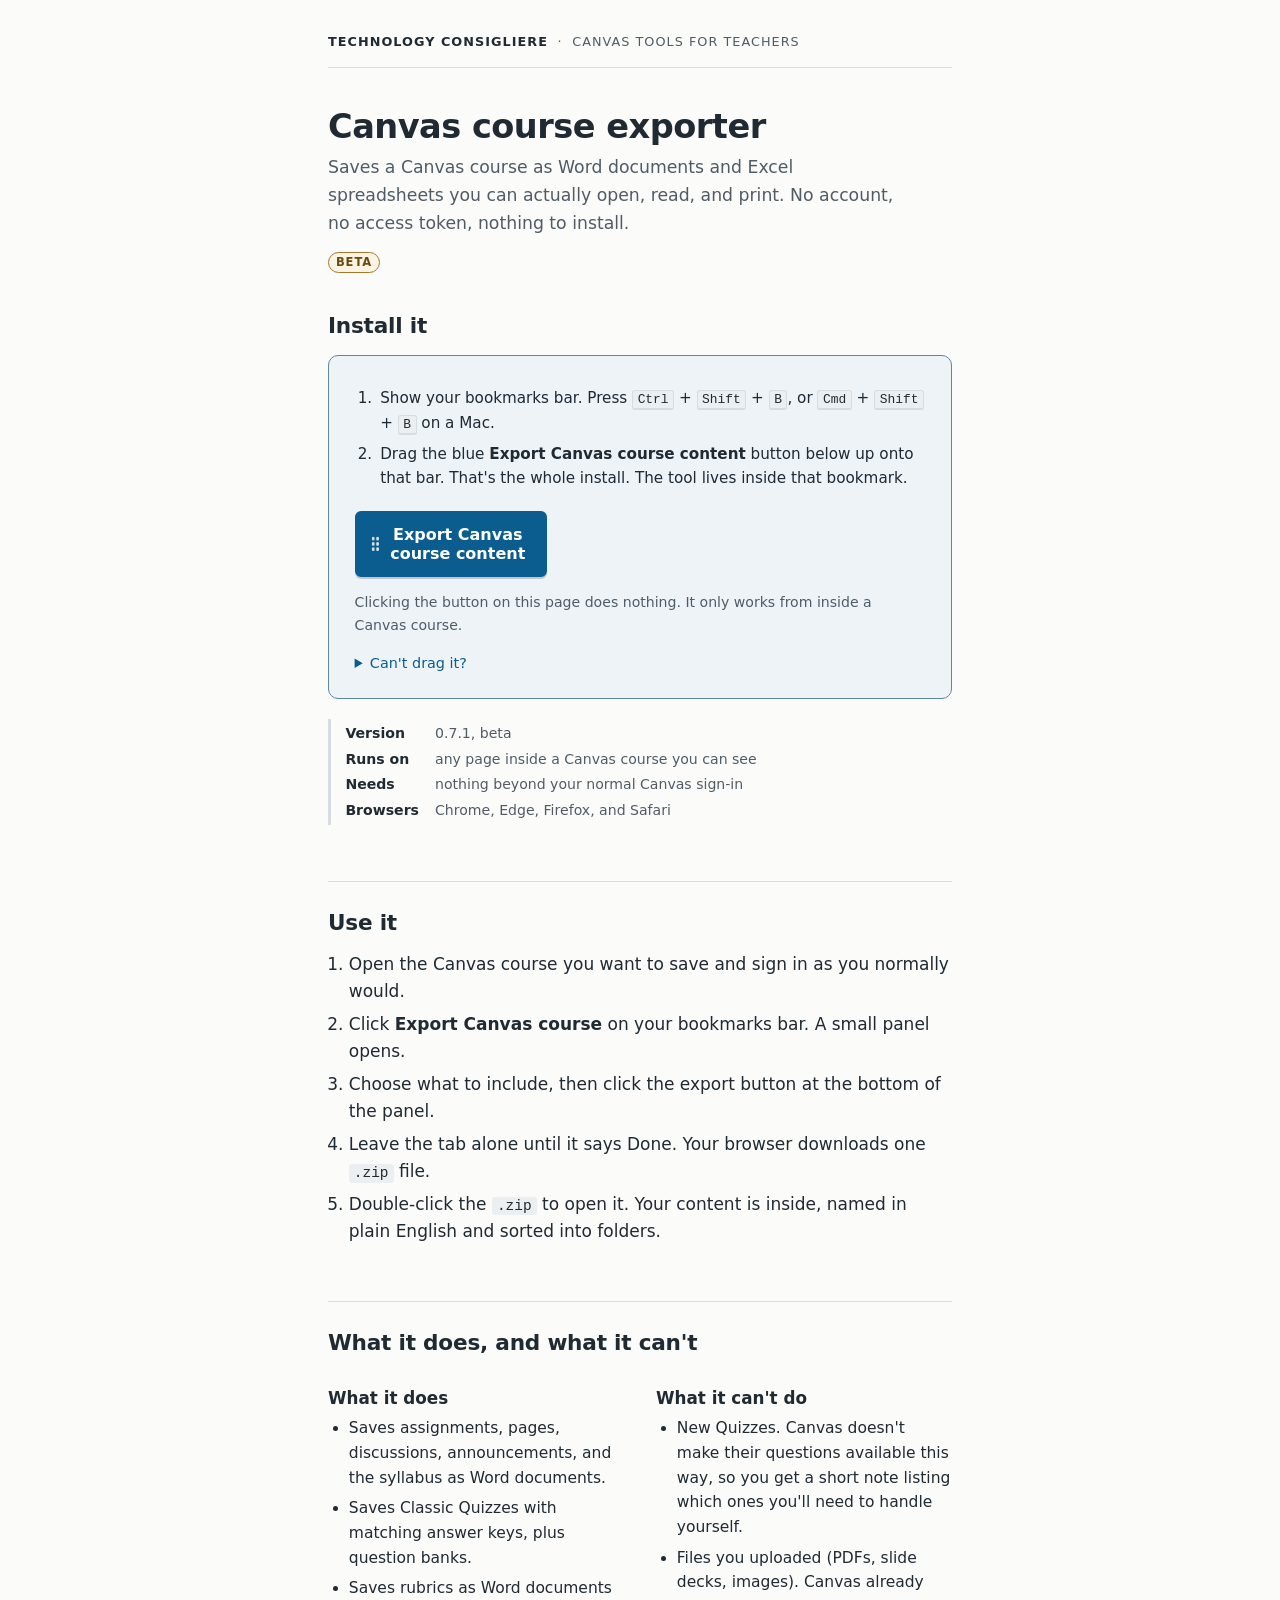
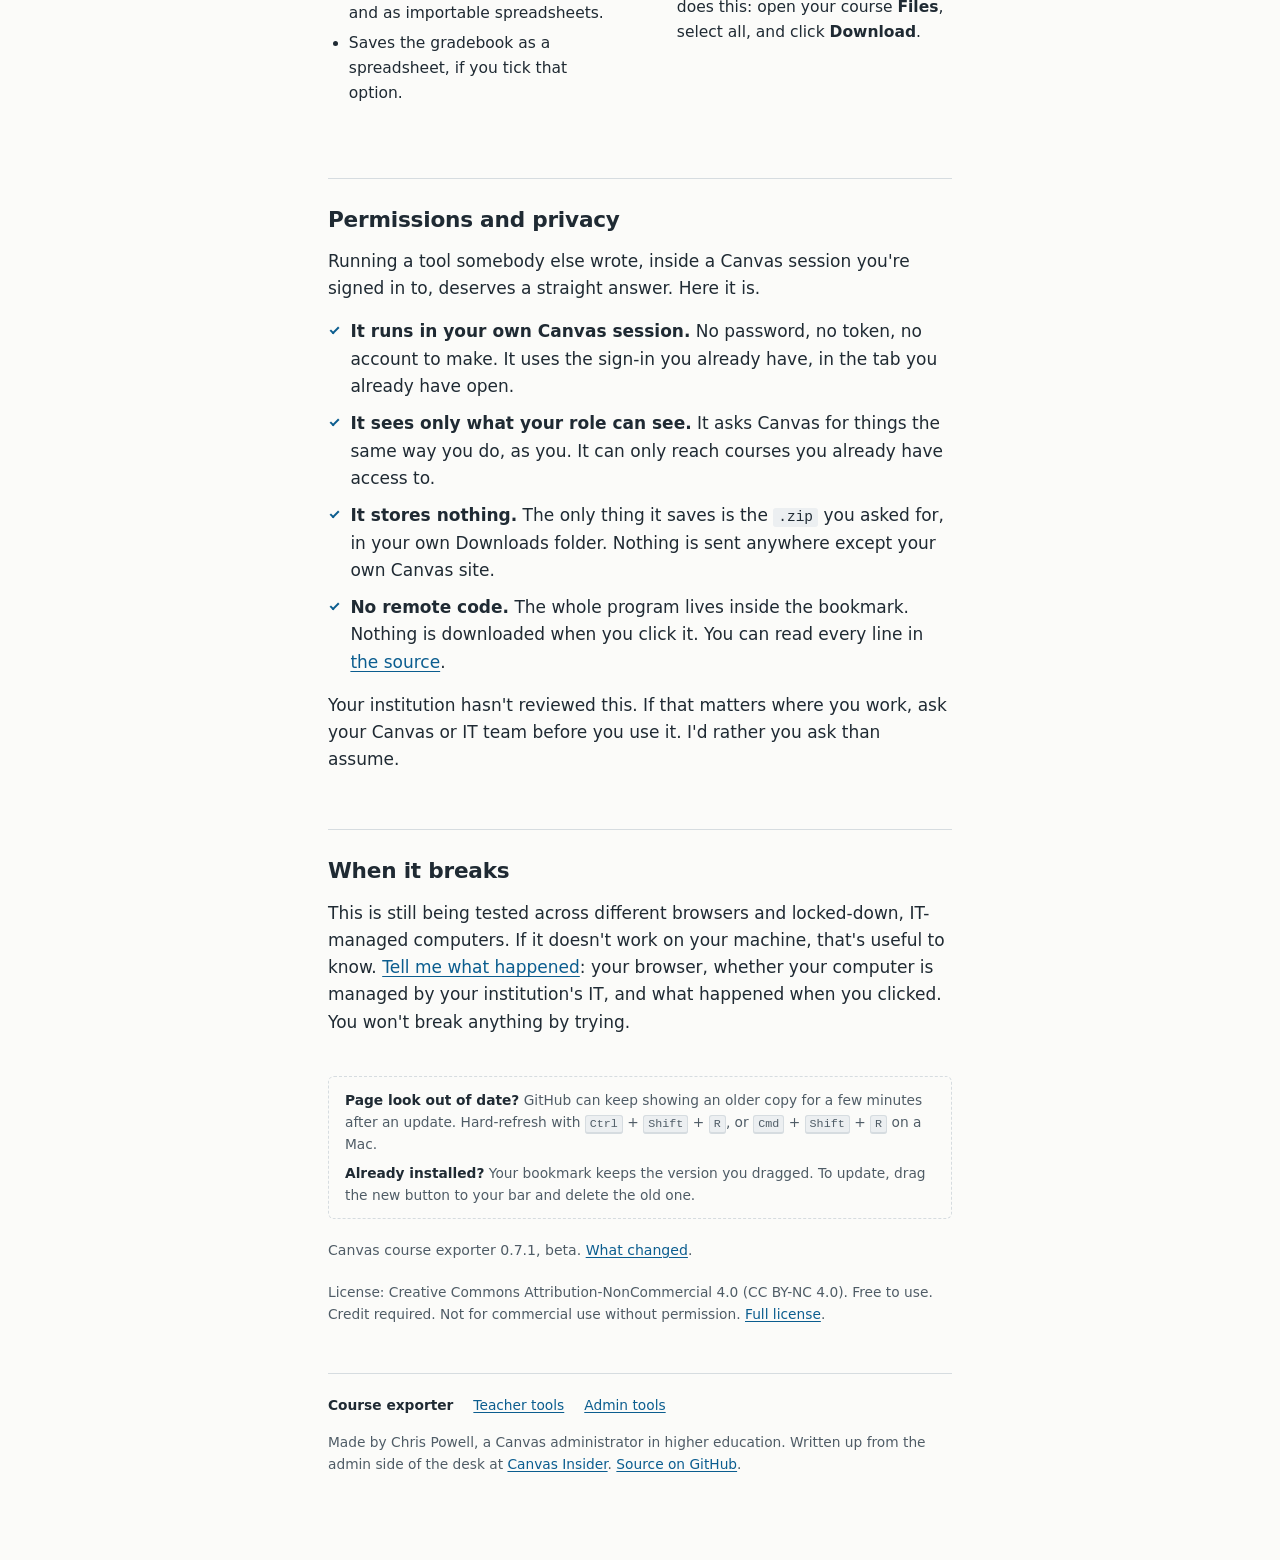
==== commit 7782ba64: "install-exporter: single drag button, sans-only, rebranded pop-up (0.7.1) - Remove the Copy button a" ====
--- a/teacher/index.html
+++ b/teacher/index.html
@@ -4,8 +4,9 @@
 <meta charset="utf-8">
 <meta name="viewport" content="width=device-width, initial-scale=1">
 <meta name="color-scheme" content="light dark">
-<title>Canvas course exporter · Technology Consigliere</title>
-<meta name="description" content="Save a Canvas course as Word documents and spreadsheets you can open, read, and print. One bookmark, no account, no token.">
+<meta http-equiv="refresh" content="0; url=./install-exporter.html">
+<link rel="canonical" href="https://techconsigliere.github.io/CanvExporter/teacher/install-exporter.html">
+<title>Canvas course exporter has moved · Technology Consigliere</title>
 <!-- TC:STYLE -->
 <style>
 /* tc-design 1.0.0
@@ -37,7 +38,8 @@
   --tc-danger-ink: #8c1a2e;
   --tc-focus: #0b5d8f;
 
-  --tc-serif: Charter, "Bitstream Charter", "Iowan Old Style", Georgia, "Times New Roman", serif;
+  /* Sans everywhere: the "serif" slot is mapped to the sans stack on purpose. */
+  --tc-serif: system-ui, -apple-system, "Segoe UI", Roboto, Arial, sans-serif;
   --tc-sans: system-ui, -apple-system, "Segoe UI", Roboto, Arial, sans-serif;
   --tc-mono: ui-monospace, "Cascadia Mono", Consolas, Menlo, monospace;
 
@@ -190,18 +192,7 @@
 .tc-grab:active { cursor: grabbing; transform: translateY(1px); box-shadow: none; }
 .tc-grab:focus-visible { outline-offset: 4px; }
 .tc-drag-note { font-size: 0.88rem; color: var(--tc-muted); margin: 0.9rem 0 0; }
-.tc-install__alt { display: flex; flex-wrap: wrap; align-items: center; gap: 0.55rem 0.9rem; margin: 0.95rem 0 0; }
-.tc-copy {
-font-family: var(--tc-sans); font-size: 0.95rem; font-weight: 650;
-color: var(--tc-accent); background: var(--tc-surface);
-border: 2px solid var(--tc-accent); border-radius: var(--tc-radius);
-padding: 0.6rem 1.05rem; cursor: pointer;
-}
-.tc-copy:hover { background: var(--tc-accent); color: var(--tc-accent-ink); }
-.tc-copy:active { transform: translateY(1px); }
-.tc-copy:focus-visible { outline-offset: 3px; }
-.tc-copy[data-done="1"] { border-color: var(--tc-accent); background: var(--tc-wash); color: var(--tc-accent); }
-.tc-copy__msg { font-family: var(--tc-sans); font-size: 0.88rem; color: var(--tc-muted); }
+.tc-grab__t { display: inline-block; line-height: 1.2; text-align: center; }
 .tc-install details { margin-top: 1rem; font-size: 0.9rem; font-family: var(--tc-sans); }
 .tc-install summary { cursor: pointer; color: var(--tc-accent); }
 .tc-install details p, .tc-install details ol { margin-top: 0.6rem; }
@@ -312,158 +303,16 @@
 <!-- /TC:STYLE -->
 </head>
 <body>
-<a class="tc-skip" href="#install">Skip to the install button</a>
 <div class="tc-page">
-
 <header class="tc-mast">
   <a href="https://github.com/techconsigliere">Technology Consigliere</a>
   <span aria-hidden="true">·</span>
   <span>Canvas tools for teachers</span>
 </header>
-
 <main>
-  <h1>Canvas course exporter</h1>
-  <p class="tc-lede">Saves a Canvas course as Word documents and spreadsheets you can actually open, read, and print. No account, no access token, nothing to install.</p>
-  <div class="tc-lede-row"><span class="tc-badge">Beta</span></div>
-
-  <h2 class="tc-first">Install it</h2>
-  <div class="tc-install" id="install">
-    <ol class="tc-steps">
-      <li>Show your bookmarks bar. Press <kbd>Ctrl</kbd> + <kbd>Shift</kbd> + <kbd>B</kbd>, or <kbd>Cmd</kbd> + <kbd>Shift</kbd> + <kbd>B</kbd> on a Mac.</li>
-      <li>Install it one of two ways. <strong>Drag</strong> the blue button below onto that bar, or click <strong>Copy the bookmarklet</strong> and paste it into a new bookmark. Both install the same tool. If dragging ever seems to install an old or broken copy, use Copy and paste instead; it's the more reliable of the two.</li>
-    </ol>
-    <!-- TC:BOOKMARKLET src="teacher/exporter.bookmarklet.txt" label="Export Canvas course" -->
-<a class="tc-grab" href="javascript:/*%20============================================================================%0A%20%20%20Canvas%20Course%20Content%20Exporter%20%E2%80%94%20self-contained%20bookmarklet%20source%0A%0A%20%20%20No%20server,%20no%20libraries,%20no%20access%20token.%20Runs%20on%20the%20Canvas%20origin%20under%0A%20%20%20the%20signed-in%20user%27s%20session%20and%20writes%20a%20folder%20tree%20of%20.docx%20and%20.csv%0A%20%20%20files%20into%20a%20single%20.zip%20download,%20in%20every%20browser.%0A%0A%20%20%20This%20is%20the%20readable%20source.%20URL-encode%20it%20and%20prefix%20%22javascript:%22%20to%0A%20%20%20get%20the%20bookmarklet;%20teacher/exporter.bookmarklet.txt%20holds%20that%20version.%0A%20%20%20==========================================================================%20*/%0A%28function%20%28%29%20%7B%0A%20%20%27use%20strict%27;%0A%0A%20%20if%20%28window.__cce%29%20%7B%20alert%28%27The%20exporter%20is%20already%20open%20in%20this%20tab.%27%29;%20return;%20%7D%0A%20%20var%20VERSION%20=%20%270.7.0%27;%0A%20%20var%20HOME%20=%20%27https://techconsigliere.github.io/CanvExporter/teacher/%27;%0A%20%20window.__cce%20=%20true;%0A%0A%20%20var%20API%20=%20location.origin%20+%20%27/api/v1%27;%0A%20%20var%20CONCURRENCY%20=%203;%0A%0A%20%20/*%20======================================================================%0A%20%20%20%20%201.%20CRC-32%20and%20a%20minimal%20ZIP%20writer%0A%0A%20%20%20%20%20A%20.docx%20file%20IS%20a%20zip%20archive.%20Rather%20than%20ship%20JSZip%20we%20write%20stored%0A%20%20%20%20%20%28uncompressed%29%20entries%20by%20hand:%20local%20header,%20then%20the%20bytes,%20then%20a%0A%20%20%20%20%20central%20directory,%20then%20the%20end-of-central-directory%20record.%20Word%20does%0A%20%20%20%20%20not%20care%20that%20the%20entries%20are%20uncompressed.%0A%20%20%20%20%20======================================================================%20*/%0A%0A%20%20var%20CRC_TABLE%20=%20%28function%20%28%29%20%7B%0A%20%20%20%20var%20table%20=%20%5B%5D,%20c,%20n,%20k;%0A%20%20%20%20for%20%28n%20=%200;%20n%20%3C%20256;%20n++%29%20%7B%0A%20%20%20%20%20%20c%20=%20n;%0A%20%20%20%20%20%20for%20%28k%20=%200;%20k%20%3C%208;%20k++%29%20c%20=%20%28c%20&%201%29%20?%20%280xEDB88320%20%5E%20%28c%20%3E%3E%3E%201%29%29%20:%20%28c%20%3E%3E%3E%201%29;%0A%20%20%20%20%20%20table%5Bn%5D%20=%20c%20%3E%3E%3E%200;%0A%20%20%20%20%7D%0A%20%20%20%20return%20table;%0A%20%20%7D%29%28%29;%0A%0A%20%20function%20crc32%28bytes%29%20%7B%0A%20%20%20%20var%20c%20=%200xFFFFFFFF;%0A%20%20%20%20for%20%28var%20i%20=%200;%20i%20%3C%20bytes.length;%20i++%29%20c%20=%20CRC_TABLE%5B%28c%20%5E%20bytes%5Bi%5D%29%20&%200xFF%5D%20%5E%20%28c%20%3E%3E%3E%208%29;%0A%20%20%20%20return%20%28c%20%5E%200xFFFFFFFF%29%20%3E%3E%3E%200;%0A%20%20%7D%0A%0A%20%20var%20ENC%20=%20new%20TextEncoder%28%29;%0A%20%20function%20bytes%28x%29%20%7B%20return%20typeof%20x%20===%20%27string%27%20?%20ENC.encode%28x%29%20:%20x;%20%7D%0A%0A%20%20function%20Zip%28%29%20%7B%20this.entries%20=%20%5B%5D;%20%7D%0A%0A%20%20Zip.prototype.add%20=%20function%20%28name,%20data%29%20%7B%0A%20%20%20%20this.entries.push%28%7B%20name:%20name,%20data:%20bytes%28data%29%20%7D%29;%0A%20%20%7D;%0A%0A%20%20Zip.prototype.blob%20=%20function%20%28%29%20%7B%0A%20%20%20%20var%20now%20=%20new%20Date%28%29;%0A%20%20%20%20var%20dosTime%20=%20%28%28now.getHours%28%29%20%3C%3C%2011%29%20%7C%20%28now.getMinutes%28%29%20%3C%3C%205%29%20%7C%20%28now.getSeconds%28%29%20%3E%3E%201%29%29%20&%200xFFFF;%0A%20%20%20%20var%20dosDate%20=%20%28%28%28now.getFullYear%28%29%20-%201980%29%20%3C%3C%209%29%20%7C%20%28%28now.getMonth%28%29%20+%201%29%20%3C%3C%205%29%20%7C%20now.getDate%28%29%29%20&%200xFFFF;%0A%0A%20%20%20%20var%20parts%20=%20%5B%5D,%20central%20=%20%5B%5D,%20offset%20=%200;%0A%0A%20%20%20%20for%20%28var%20i%20=%200;%20i%20%3C%20this.entries.length;%20i++%29%20%7B%0A%20%20%20%20%20%20var%20e%20=%20this.entries%5Bi%5D;%0A%20%20%20%20%20%20var%20nameBytes%20=%20ENC.encode%28e.name%29;%0A%20%20%20%20%20%20var%20crc%20=%20crc32%28e.data%29;%0A%20%20%20%20%20%20var%20size%20=%20e.data.length;%0A%0A%20%20%20%20%20%20var%20local%20=%20new%20Uint8Array%2830%20+%20nameBytes.length%29;%0A%20%20%20%20%20%20var%20lv%20=%20new%20DataView%28local.buffer%29;%0A%20%20%20%20%20%20lv.setUint32%280,%200x04034B50,%20true%29;%20%20%20//%20local%20file%20header%20signature%0A%20%20%20%20%20%20lv.setUint16%284,%2020,%20true%29;%20%20%20%20%20%20%20%20%20%20%20//%20version%20needed%0A%20%20%20%20%20%20lv.setUint16%286,%200x0800,%20true%29;%20%20%20%20%20%20%20//%20flags:%20names%20are%20UTF-8%0A%20%20%20%20%20%20lv.setUint16%288,%200,%20true%29;%20%20%20%20%20%20%20%20%20%20%20%20//%20method%200%20=%20stored%0A%20%20%20%20%20%20lv.setUint16%2810,%20dosTime,%20true%29;%0A%20%20%20%20%20%20lv.setUint16%2812,%20dosDate,%20true%29;%0A%20%20%20%20%20%20lv.setUint32%2814,%20crc,%20true%29;%0A%20%20%20%20%20%20lv.setUint32%2818,%20size,%20true%29;%20%20%20%20%20%20%20%20//%20compressed%20size%0A%20%20%20%20%20%20lv.setUint32%2822,%20size,%20true%29;%20%20%20%20%20%20%20%20//%20uncompressed%20size%0A%20%20%20%20%20%20lv.setUint16%2826,%20nameBytes.length,%20true%29;%0A%20%20%20%20%20%20lv.setUint16%2828,%200,%20true%29;%20%20%20%20%20%20%20%20%20%20%20//%20extra%20field%20length%0A%20%20%20%20%20%20local.set%28nameBytes,%2030%29;%0A%0A%20%20%20%20%20%20parts.push%28local,%20e.data%29;%0A%0A%20%20%20%20%20%20var%20cd%20=%20new%20Uint8Array%2846%20+%20nameBytes.length%29;%0A%20%20%20%20%20%20var%20cv%20=%20new%20DataView%28cd.buffer%29;%0A%20%20%20%20%20%20cv.setUint32%280,%200x02014B50,%20true%29;%20%20%20//%20central%20directory%20signature%0A%20%20%20%20%20%20cv.setUint16%284,%2020,%20true%29;%20%20%20%20%20%20%20%20%20%20%20//%20version%20made%20by%0A%20%20%20%20%20%20cv.setUint16%286,%2020,%20true%29;%20%20%20%20%20%20%20%20%20%20%20//%20version%20needed%0A%20%20%20%20%20%20cv.setUint16%288,%200x0800,%20true%29;%0A%20%20%20%20%20%20cv.setUint16%2810,%200,%20true%29;%0A%20%20%20%20%20%20cv.setUint16%2812,%20dosTime,%20true%29;%0A%20%20%20%20%20%20cv.setUint16%2814,%20dosDate,%20true%29;%0A%20%20%20%20%20%20cv.setUint32%2816,%20crc,%20true%29;%0A%20%20%20%20%20%20cv.setUint32%2820,%20size,%20true%29;%0A%20%20%20%20%20%20cv.setUint32%2824,%20size,%20true%29;%0A%20%20%20%20%20%20cv.setUint16%2828,%20nameBytes.length,%20true%29;%0A%20%20%20%20%20%20cv.setUint32%2842,%20offset,%20true%29;%20%20%20%20%20%20//%20offset%20of%20local%20header%0A%20%20%20%20%20%20cd.set%28nameBytes,%2046%29;%0A%20%20%20%20%20%20central.push%28cd%29;%0A%0A%20%20%20%20%20%20offset%20+=%20local.length%20+%20size;%0A%20%20%20%20%7D%0A%0A%20%20%20%20var%20cdSize%20=%200;%0A%20%20%20%20for%20%28var%20j%20=%200;%20j%20%3C%20central.length;%20j++%29%20cdSize%20+=%20central%5Bj%5D.length;%0A%0A%20%20%20%20var%20end%20=%20new%20Uint8Array%2822%29;%0A%20%20%20%20var%20ev%20=%20new%20DataView%28end.buffer%29;%0A%20%20%20%20ev.setUint32%280,%200x06054B50,%20true%29;%0A%20%20%20%20ev.setUint16%288,%20this.entries.length,%20true%29;%0A%20%20%20%20ev.setUint16%2810,%20this.entries.length,%20true%29;%0A%20%20%20%20ev.setUint32%2812,%20cdSize,%20true%29;%0A%20%20%20%20ev.setUint32%2816,%20offset,%20true%29;%0A%0A%20%20%20%20return%20new%20Blob%28parts.concat%28central,%20%5Bend%5D%29,%20%7B%20type:%20%27application/zip%27%20%7D%29;%0A%20%20%7D;%0A%0A%20%20/*%20======================================================================%0A%20%20%20%20%202.%20WordprocessingML%0A%0A%20%20%20%20%20A%20minimal%20.docx%20needs%20%5BContent_Types%5D.xml,%20_rels/.rels,%0A%20%20%20%20%20word/document.xml,%20and%20word/_rels/document.xml.rels%20for%20hyperlinks.%0A%20%20%20%20%20Headings%20use%20direct%20formatting%20plus%20%3Cw:outlineLvl%3E,%20which%20is%20what%0A%20%20%20%20%20actually%20drives%20Word%27s%20navigation%20pane%20%E2%80%94%20so%20no%20styles.xml%20is%20needed.%0A%20%20%20%20%20======================================================================%20*/%0A%0A%20%20function%20esc%28s%29%20%7B%0A%20%20%20%20return%20String%28s%20==%20null%20?%20%27%27%20:%20s%29%0A%20%20%20%20%20%20.replace%28/&/g,%20%27&amp;%27%29.replace%28/%3C/g,%20%27&lt;%27%29.replace%28/%3E/g,%20%27&gt;%27%29%0A%20%20%20%20%20%20.replace%28/%22/g,%20%27&quot;%27%29%0A%20%20%20%20%20%20.replace%28/%5B%5Cu0000-%5Cu0008%5Cu000B%5Cu000C%5Cu000E-%5Cu001F%5D/g,%20%27%27%29;%0A%20%20%7D%0A%0A%20%20//%20Element%20order%20inside%20%3Cw:rPr%3E%20and%20%3Cw:pPr%3E%20is%20fixed%20by%20the%20schema.%0A%20%20//%20Word%20tolerates%20a%20wrong%20order;%20other%20readers%20do%20not.%0A%20%20function%20run%28text,%20o%29%20%7B%0A%20%20%20%20o%20=%20o%20%7C%7C%20%7B%7D;%0A%20%20%20%20var%20rPr%20=%20%27%27;%0A%20%20%20%20if%20%28o.bold%29%20rPr%20+=%20%27%3Cw:b/%3E%27;%0A%20%20%20%20if%20%28o.italic%29%20rPr%20+=%20%27%3Cw:i/%3E%27;%0A%20%20%20%20if%20%28o.color%29%20rPr%20+=%20%27%3Cw:color%20w:val=%22%27%20+%20o.color%20+%20%27%22/%3E%27;%0A%20%20%20%20if%20%28o.size%29%20rPr%20+=%20%27%3Cw:sz%20w:val=%22%27%20+%20o.size%20+%20%27%22/%3E%27;%0A%20%20%20%20if%20%28o.underline%29%20rPr%20+=%20%27%3Cw:u%20w:val=%22single%22/%3E%27;%0A%20%20%20%20if%20%28o.mono%29%20rPr%20=%20%27%3Cw:rFonts%20w:ascii=%22Consolas%22%20w:hAnsi=%22Consolas%22/%3E%27%20+%20rPr;%0A%20%20%20%20return%20%27%3Cw:r%3E%27%20+%20%28rPr%20?%20%27%3Cw:rPr%3E%27%20+%20rPr%20+%20%27%3C/w:rPr%3E%27%20:%20%27%27%29%20+%0A%20%20%20%20%20%20%27%3Cw:t%20xml:space=%22preserve%22%3E%27%20+%20esc%28text%29%20+%20%27%3C/w:t%3E%3C/w:r%3E%27;%0A%20%20%7D%0A%0A%20%20function%20lineBreak%28%29%20%7B%20return%20%27%3Cw:r%3E%3Cw:br/%3E%3C/w:r%3E%27;%20%7D%0A%0A%20%20function%20para%28runsXml,%20o%29%20%7B%0A%20%20%20%20o%20=%20o%20%7C%7C%20%7B%7D;%0A%20%20%20%20var%20pPr%20=%20%27%3Cw:spacing%20w:after=%22%27%20+%20%28o.after%20==%20null%20?%20120%20:%20o.after%29%20+%20%27%22%27%20+%0A%20%20%20%20%20%20%28o.before%20?%20%27%20w:before=%22%27%20+%20o.before%20+%20%27%22%27%20:%20%27%27%29%20+%20%27/%3E%27;%0A%20%20%20%20if%20%28o.indent%29%20pPr%20+=%20%27%3Cw:ind%20w:left=%22%27%20+%20o.indent%20+%20%27%22/%3E%27;%0A%20%20%20%20if%20%28o.align%29%20pPr%20+=%20%27%3Cw:jc%20w:val=%22%27%20+%20o.align%20+%20%27%22/%3E%27;%0A%20%20%20%20if%20%28o.outline%20!=%20null%29%20pPr%20+=%20%27%3Cw:outlineLvl%20w:val=%22%27%20+%20o.outline%20+%20%27%22/%3E%27;%0A%20%20%20%20return%20%27%3Cw:p%3E%3Cw:pPr%3E%27%20+%20pPr%20+%20%27%3C/w:pPr%3E%27%20+%20%28runsXml%20%7C%7C%20%27%27%29%20+%20%27%3C/w:p%3E%27;%0A%20%20%7D%0A%0A%20%20var%20HEADING_SIZE%20=%20%5B36,%2030,%2026,%2024,%2022,%2022%5D;%20//%20half-points%0A%0A%20%20function%20heading%28text,%20level,%20opts%29%20%7B%0A%20%20%20%20opts%20=%20opts%20%7C%7C%20%7B%7D;%0A%20%20%20%20return%20para%28run%28text,%20%7B%20bold:%20true,%20size:%20HEADING_SIZE%5Blevel%5D,%20color:%20%271F3864%27%20%7D%29,%20%7B%0A%20%20%20%20%20%20outline:%20level,%20before:%20level%20===%200%20?%200%20:%20240,%20after:%20120,%20align:%20opts.align%0A%20%20%20%20%7D%29;%0A%20%20%7D%0A%0A%20%20var%20CELL_BORDERS%20=%20%5B%27top%27,%20%27left%27,%20%27bottom%27,%20%27right%27,%20%27insideH%27,%20%27insideV%27%5D%0A%20%20%20%20.map%28function%20%28s%29%20%7B%20return%20%27%3Cw:%27%20+%20s%20+%20%27%20w:val=%22single%22%20w:sz=%224%22%20w:space=%220%22%20w:color=%22999999%22/%3E%27;%20%7D%29%0A%20%20%20%20.join%28%27%27%29;%0A%0A%20%20function%20table%28rows%29%20%7B%0A%20%20%20%20var%20xml%20=%20%27%3Cw:tbl%3E%3Cw:tblPr%3E%3Cw:tblW%20w:w=%225000%22%20w:type=%22pct%22/%3E%3Cw:tblBorders%3E%27%20+%0A%20%20%20%20%20%20CELL_BORDERS%20+%20%27%3C/w:tblBorders%3E%3C/w:tblPr%3E%27;%0A%20%20%20%20for%20%28var%20r%20=%200;%20r%20%3C%20rows.length;%20r++%29%20%7B%0A%20%20%20%20%20%20xml%20+=%20%27%3Cw:tr%3E%27;%0A%20%20%20%20%20%20for%20%28var%20c%20=%200;%20c%20%3C%20rows%5Br%5D.length;%20c++%29%20%7B%0A%20%20%20%20%20%20%20%20//%20every%20%3Cw:tc%3E%20must%20contain%20at%20least%20one%20paragraph%0A%20%20%20%20%20%20%20%20xml%20+=%20%27%3Cw:tc%3E%3Cw:tcPr%3E%3Cw:tcW%20w:w=%220%22%20w:type=%22auto%22/%3E%3C/w:tcPr%3E%27%20+%0A%20%20%20%20%20%20%20%20%20%20%28rows%5Br%5D%5Bc%5D%20%7C%7C%20para%28%27%27%29%29%20+%20%27%3C/w:tc%3E%27;%0A%20%20%20%20%20%20%7D%0A%20%20%20%20%20%20xml%20+=%20%27%3C/w:tr%3E%27;%0A%20%20%20%20%7D%0A%20%20%20%20//%20a%20table%20must%20be%20followed%20by%20a%20paragraph%20or%20Word%20repairs%20the%20file%0A%20%20%20%20return%20xml%20+%20%27%3C/w:tbl%3E%27%20+%20para%28%27%27%29;%0A%20%20%7D%0A%0A%20%20var%20CONTENT_TYPES%20=%0A%20%20%20%20%27%3C?xml%20version=%221.0%22%20encoding=%22UTF-8%22%20standalone=%22yes%22?%3E%27%20+%0A%20%20%20%20%27%3CTypes%20xmlns=%22http://schemas.openxmlformats.org/package/2006/content-types%22%3E%27%20+%0A%20%20%20%20%27%3CDefault%20Extension=%22rels%22%20ContentType=%22application/vnd.openxmlformats-package.relationships+xml%22/%3E%27%20+%0A%20%20%20%20%27%3CDefault%20Extension=%22xml%22%20ContentType=%22application/xml%22/%3E%27%20+%0A%20%20%20%20%27%3COverride%20PartName=%22/word/document.xml%22%20ContentType=%22application/vnd.openxmlformats-officedocument.wordprocessingml.document.main+xml%22/%3E%27%20+%0A%20%20%20%20%27%3C/Types%3E%27;%0A%0A%20%20var%20ROOT_RELS%20=%0A%20%20%20%20%27%3C?xml%20version=%221.0%22%20encoding=%22UTF-8%22%20standalone=%22yes%22?%3E%27%20+%0A%20%20%20%20%27%3CRelationships%20xmlns=%22http://schemas.openxmlformats.org/package/2006/relationships%22%3E%27%20+%0A%20%20%20%20%27%3CRelationship%20Id=%22rId1%22%20Type=%22http://schemas.openxmlformats.org/officeDocument/2006/relationships/officeDocument%22%20Target=%22word/document.xml%22/%3E%27%20+%0A%20%20%20%20%27%3C/Relationships%3E%27;%0A%0A%20%20//%20Build%20the%20finished%20.docx%20bytes%20from%20body%20XML%20plus%20any%20hyperlink%20targets.%0A%20%20function%20docxBytes%28bodyXml,%20links%29%20%7B%0A%20%20%20%20var%20docRels%20=%0A%20%20%20%20%20%20%27%3C?xml%20version=%221.0%22%20encoding=%22UTF-8%22%20standalone=%22yes%22?%3E%27%20+%0A%20%20%20%20%20%20%27%3CRelationships%20xmlns=%22http://schemas.openxmlformats.org/package/2006/relationships%22%3E%27%20+%0A%20%20%20%20%20%20links.map%28function%20%28l%29%20%7B%0A%20%20%20%20%20%20%20%20return%20%27%3CRelationship%20Id=%22%27%20+%20l.id%20+%0A%20%20%20%20%20%20%20%20%20%20%27%22%20Type=%22http://schemas.openxmlformats.org/officeDocument/2006/relationships/hyperlink%22%20Target=%22%27%20+%0A%20%20%20%20%20%20%20%20%20%20esc%28l.url%29%20+%20%27%22%20TargetMode=%22External%22/%3E%27;%0A%20%20%20%20%20%20%7D%29.join%28%27%27%29%20+%0A%20%20%20%20%20%20%27%3C/Relationships%3E%27;%0A%0A%20%20%20%20var%20document_xml%20=%0A%20%20%20%20%20%20%27%3C?xml%20version=%221.0%22%20encoding=%22UTF-8%22%20standalone=%22yes%22?%3E%27%20+%0A%20%20%20%20%20%20%27%3Cw:document%20xmlns:w=%22http://schemas.openxmlformats.org/wordprocessingml/2006/main%22%27%20+%0A%20%20%20%20%20%20%27%20xmlns:r=%22http://schemas.openxmlformats.org/officeDocument/2006/relationships%22%3E%3Cw:body%3E%27%20+%0A%20%20%20%20%20%20bodyXml%20+%0A%20%20%20%20%20%20%27%3Cw:sectPr%3E%3Cw:pgSz%20w:w=%2212240%22%20w:h=%2215840%22/%3E%27%20+%0A%20%20%20%20%20%20%27%3Cw:pgMar%20w:top=%221440%22%20w:right=%221440%22%20w:bottom=%221440%22%20w:left=%221440%22%27%20+%0A%20%20%20%20%20%20%27%20w:header=%22720%22%20w:footer=%22720%22%20w:gutter=%220%22/%3E%3C/w:sectPr%3E%27%20+%0A%20%20%20%20%20%20%27%3C/w:body%3E%3C/w:document%3E%27;%0A%0A%20%20%20%20var%20z%20=%20new%20Zip%28%29;%0A%20%20%20%20z.add%28%27%5BContent_Types%5D.xml%27,%20CONTENT_TYPES%29;%0A%20%20%20%20z.add%28%27_rels/.rels%27,%20ROOT_RELS%29;%0A%20%20%20%20z.add%28%27word/document.xml%27,%20document_xml%29;%0A%20%20%20%20z.add%28%27word/_rels/document.xml.rels%27,%20docRels%29;%0A%20%20%20%20return%20z.blob%28%29;%0A%20%20%7D%0A%0A%20%20/*%20======================================================================%0A%20%20%20%20%203.%20Canvas%20HTML%20-%3E%20WordprocessingML%0A%20%20%20%20%20======================================================================%20*/%0A%0A%20%20function%20parseHtml%28html%29%20%7B%0A%20%20%20%20return%20new%20DOMParser%28%29%0A%20%20%20%20%20%20.parseFromString%28%27%3Cdiv%20id=%22r%22%3E%27%20+%20%28html%20%7C%7C%20%27%27%29%20+%20%27%3C/div%3E%27,%20%27text/html%27%29%0A%20%20%20%20%20%20.querySelector%28%27%23r%27%29;%0A%20%20%7D%0A%0A%20%20function%20plainText%28html%29%20%7B%0A%20%20%20%20if%20%28!html%29%20return%20%27%27;%0A%20%20%20%20return%20%28parseHtml%28html%29.textContent%20%7C%7C%20%27%27%29.replace%28/%5B%20%5Ct%5D+/g,%20%27%20%27%29.trim%28%29;%0A%20%20%7D%0A%0A%20%20var%20BLOCKS%20=%20%7B%20P:%201,%20DIV:%201,%20H1:%201,%20H2:%201,%20H3:%201,%20H4:%201,%20H5:%201,%20H6:%201,%20LI:%201,%20UL:%201,%20OL:%201,%20TABLE:%201,%20BLOCKQUOTE:%201,%20PRE:%201,%20SECTION:%201,%20ARTICLE:%201,%20HEADER:%201,%20FOOTER:%201,%20FIGURE:%201,%20HR:%201%20%7D;%0A%0A%20%20function%20hasBlockChild%28el%29%20%7B%0A%20%20%20%20for%20%28var%20i%20=%200;%20i%20%3C%20el.children.length;%20i++%29%20if%20%28BLOCKS%5Bel.children%5Bi%5D.tagName%5D%29%20return%20true;%0A%20%20%20%20return%20false;%0A%20%20%7D%0A%0A%20%20//%20Inline%20runs%20for%20one%20block,%20ignoring%20nested%20block%20structure.%0A%20%20function%20inlineRuns%28node,%20ctx%29%20%7B%0A%20%20%20%20var%20out%20=%20%27%27;%0A%20%20%20%20%28function%20walk%28n,%20fmt%29%20%7B%0A%20%20%20%20%20%20for%20%28var%20i%20=%200;%20i%20%3C%20n.childNodes.length;%20i++%29%20%7B%0A%20%20%20%20%20%20%20%20var%20c%20=%20n.childNodes%5Bi%5D;%0A%0A%20%20%20%20%20%20%20%20if%20%28c.nodeType%20===%203%29%20%7B%0A%20%20%20%20%20%20%20%20%20%20var%20t%20=%20c.nodeValue.replace%28/%5Cs+/g,%20%27%20%27%29;%0A%20%20%20%20%20%20%20%20%20%20if%20%28t.trim%28%29%29%20out%20+=%20run%28t,%20fmt%29;%0A%20%20%20%20%20%20%20%20%20%20continue;%0A%20%20%20%20%20%20%20%20%7D%0A%20%20%20%20%20%20%20%20if%20%28c.nodeType%20!==%201%29%20continue;%0A%0A%20%20%20%20%20%20%20%20var%20tag%20=%20c.tagName;%0A%20%20%20%20%20%20%20%20if%20%28tag%20===%20%27SCRIPT%27%20%7C%7C%20tag%20===%20%27STYLE%27%29%20continue;%0A%20%20%20%20%20%20%20%20if%20%28tag%20===%20%27BR%27%29%20%7B%20out%20+=%20lineBreak%28%29;%20continue;%20%7D%0A%0A%20%20%20%20%20%20%20%20if%20%28tag%20===%20%27IMG%27%29%20%7B%0A%20%20%20%20%20%20%20%20%20%20out%20+=%20run%28%27%5Bimage:%20%27%20+%20%28c.getAttribute%28%27alt%27%29%20%7C%7C%20c.getAttribute%28%27src%27%29%20%7C%7C%20%27%27%29%20+%20%27%5D%27,%0A%20%20%20%20%20%20%20%20%20%20%20%20%7B%20italic:%20true,%20color:%20%27777777%27%20%7D%29;%0A%20%20%20%20%20%20%20%20%20%20continue;%0A%20%20%20%20%20%20%20%20%7D%0A%0A%20%20%20%20%20%20%20%20if%20%28tag%20===%20%27A%27%20&&%20c.getAttribute%28%27href%27%29%29%20%7B%0A%20%20%20%20%20%20%20%20%20%20var%20label%20=%20%28c.textContent%20%7C%7C%20%27%27%29.replace%28/%5Cs+/g,%20%27%20%27%29.trim%28%29;%0A%20%20%20%20%20%20%20%20%20%20if%20%28label%29%20%7B%0A%20%20%20%20%20%20%20%20%20%20%20%20var%20href;%0A%20%20%20%20%20%20%20%20%20%20%20%20try%20%7B%20href%20=%20new%20URL%28c.getAttribute%28%27href%27%29,%20location.origin%29.href;%20%7D%0A%20%20%20%20%20%20%20%20%20%20%20%20catch%20%28e%29%20%7B%20href%20=%20c.getAttribute%28%27href%27%29;%20%7D%0A%20%20%20%20%20%20%20%20%20%20%20%20var%20id%20=%20%27rL%27%20+%20%28ctx.links.length%20+%201%29;%0A%20%20%20%20%20%20%20%20%20%20%20%20ctx.links.push%28%7B%20id:%20id,%20url:%20href%20%7D%29;%0A%20%20%20%20%20%20%20%20%20%20%20%20out%20+=%20%27%3Cw:hyperlink%20r:id=%22%27%20+%20id%20+%20%27%22%3E%27%20+%0A%20%20%20%20%20%20%20%20%20%20%20%20%20%20run%28label,%20%7B%20color:%20%270563C1%27,%20underline:%20true%20%7D%29%20+%20%27%3C/w:hyperlink%3E%27;%0A%20%20%20%20%20%20%20%20%20%20%7D%0A%20%20%20%20%20%20%20%20%20%20continue;%0A%20%20%20%20%20%20%20%20%7D%0A%0A%20%20%20%20%20%20%20%20walk%28c,%20%7B%0A%20%20%20%20%20%20%20%20%20%20bold:%20fmt.bold%20%7C%7C%20tag%20===%20%27B%27%20%7C%7C%20tag%20===%20%27STRONG%27%20%7C%7C%20tag%20===%20%27TH%27,%0A%20%20%20%20%20%20%20%20%20%20italic:%20fmt.italic%20%7C%7C%20tag%20===%20%27I%27%20%7C%7C%20tag%20===%20%27EM%27,%0A%20%20%20%20%20%20%20%20%20%20mono:%20fmt.mono%20%7C%7C%20tag%20===%20%27CODE%27%20%7C%7C%20tag%20===%20%27PRE%27%20%7C%7C%20tag%20===%20%27KBD%27%0A%20%20%20%20%20%20%20%20%7D%29;%0A%20%20%20%20%20%20%7D%0A%20%20%20%20%7D%29%28node,%20%7B%20bold:%20false,%20italic:%20false,%20mono:%20false%20%7D%29;%0A%20%20%20%20return%20out;%0A%20%20%7D%0A%0A%20%20var%20HEADING_LEVEL%20=%20%7B%20H1:%201,%20H2:%201,%20H3:%202,%20H4:%203,%20H5:%204,%20H6:%205%20%7D;%0A%0A%20%20function%20cellXml%28cell,%20ctx%29%20%7B%0A%20%20%20%20var%20out%20=%20%27%27;%0A%20%20%20%20if%20%28hasBlockChild%28cell%29%29%20out%20=%20walkBlocks%28cell,%20ctx,%200,%20null%29;%0A%20%20%20%20else%20%7B%20var%20r%20=%20inlineRuns%28cell,%20ctx%29;%20if%20%28r%29%20out%20=%20para%28r,%20%7B%20after:%2040%20%7D%29;%20%7D%0A%20%20%20%20return%20out%20%7C%7C%20para%28%27%27%29;%0A%20%20%7D%0A%0A%20%20function%20tableXml%28el,%20ctx%29%20%7B%0A%20%20%20%20var%20trs%20=%20el.querySelectorAll%28%27tr%27%29;%0A%20%20%20%20if%20%28!trs.length%29%20return%20%27%27;%0A%20%20%20%20var%20rows%20=%20%5B%5D;%0A%20%20%20%20for%20%28var%20i%20=%200;%20i%20%3C%20trs.length;%20i++%29%20%7B%0A%20%20%20%20%20%20var%20cells%20=%20%5B%5D,%20kids%20=%20trs%5Bi%5D.children;%0A%20%20%20%20%20%20for%20%28var%20j%20=%200;%20j%20%3C%20kids.length;%20j++%29%20%7B%0A%20%20%20%20%20%20%20%20if%20%28kids%5Bj%5D.tagName%20===%20%27TD%27%20%7C%7C%20kids%5Bj%5D.tagName%20===%20%27TH%27%29%20cells.push%28cellXml%28kids%5Bj%5D,%20ctx%29%29;%0A%20%20%20%20%20%20%7D%0A%20%20%20%20%20%20if%20%28cells.length%29%20rows.push%28cells%29;%0A%20%20%20%20%7D%0A%20%20%20%20return%20rows.length%20?%20table%28rows%29%20:%20%27%27;%0A%20%20%7D%0A%0A%20%20/*%20Only%20emit%20a%20paragraph%20for%20a%20block%20that%20actually%20holds%20text.%20A%20container%0A%20%20%20%20%20that%20holds%20other%20blocks%20gets%20recursed%20into%20instead%20%E2%80%94%20otherwise%0A%20%20%20%20%20%3Cdiv%3E%3Cp%3EHello%3C/p%3E%3C/div%3E%20writes%20%22Hello%22%20twice.%20*/%0A%20%20function%20walkBlocks%28node,%20ctx,%20level,%20list%29%20%7B%0A%20%20%20%20var%20out%20=%20%27%27;%0A%20%20%20%20var%20counter%20=%201;%0A%0A%20%20%20%20for%20%28var%20i%20=%200;%20i%20%3C%20node.children.length;%20i++%29%20%7B%0A%20%20%20%20%20%20var%20el%20=%20node.children%5Bi%5D;%0A%20%20%20%20%20%20var%20tag%20=%20el.tagName;%0A%0A%20%20%20%20%20%20if%20%28tag%20===%20%27SCRIPT%27%20%7C%7C%20tag%20===%20%27STYLE%27%20%7C%7C%20tag%20===%20%27IFRAME%27%29%20continue;%0A%0A%20%20%20%20%20%20if%20%28tag%20===%20%27HR%27%29%20%7B%20out%20+=%20para%28run%28%27%5Cu2014%5Cu2014%5Cu2014%5Cu2014%5Cu2014%5Cu2014%5Cu2014%5Cu2014%27%29%29;%20continue;%20%7D%0A%0A%20%20%20%20%20%20if%20%28tag%20===%20%27TABLE%27%29%20%7B%20out%20+=%20tableXml%28el,%20ctx%29;%20continue;%20%7D%0A%0A%20%20%20%20%20%20if%20%28tag%20===%20%27UL%27%20%7C%7C%20tag%20===%20%27OL%27%29%20%7B%0A%20%20%20%20%20%20%20%20out%20+=%20walkBlocks%28el,%20ctx,%20level,%20tag%20===%20%27OL%27%20?%20%27ordered%27%20:%20%27bullet%27%29;%0A%20%20%20%20%20%20%20%20continue;%0A%20%20%20%20%20%20%7D%0A%0A%20%20%20%20%20%20if%20%28tag%20===%20%27LI%27%29%20%7B%0A%20%20%20%20%20%20%20%20var%20clone%20=%20el.cloneNode%28true%29;%0A%20%20%20%20%20%20%20%20var%20nested%20=%20clone.querySelectorAll%28%27ul,%20ol%27%29;%0A%20%20%20%20%20%20%20%20for%20%28var%20n%20=%200;%20n%20%3C%20nested.length;%20n++%29%20nested%5Bn%5D.parentNode.removeChild%28nested%5Bn%5D%29;%0A%0A%20%20%20%20%20%20%20%20var%20marker%20=%20list%20===%20%27ordered%27%20?%20%28counter++%29%20+%20%27.%20%27%20:%20%27%5Cu2022%20%20%27;%0A%20%20%20%20%20%20%20%20var%20liRuns%20=%20inlineRuns%28clone,%20ctx%29;%0A%20%20%20%20%20%20%20%20if%20%28liRuns%29%20out%20+=%20para%28run%28marker%29%20+%20liRuns,%20%7B%20indent:%20360%20+%20level%20*%20360,%20after:%2060%20%7D%29;%0A%0A%20%20%20%20%20%20%20%20for%20%28var%20m%20=%200;%20m%20%3C%20el.children.length;%20m++%29%20%7B%0A%20%20%20%20%20%20%20%20%20%20var%20sub%20=%20el.children%5Bm%5D;%0A%20%20%20%20%20%20%20%20%20%20if%20%28sub.tagName%20===%20%27UL%27%20%7C%7C%20sub.tagName%20===%20%27OL%27%29%20%7B%0A%20%20%20%20%20%20%20%20%20%20%20%20out%20+=%20walkBlocks%28sub,%20ctx,%20level%20+%201,%20sub.tagName%20===%20%27OL%27%20?%20%27ordered%27%20:%20%27bullet%27%29;%0A%20%20%20%20%20%20%20%20%20%20%7D%0A%20%20%20%20%20%20%20%20%7D%0A%20%20%20%20%20%20%20%20continue;%0A%20%20%20%20%20%20%7D%0A%0A%20%20%20%20%20%20if%20%28HEADING_LEVEL%5Btag%5D%29%20%7B%0A%20%20%20%20%20%20%20%20var%20text%20=%20%28el.textContent%20%7C%7C%20%27%27%29.replace%28/%5Cs+/g,%20%27%20%27%29.trim%28%29;%0A%20%20%20%20%20%20%20%20if%20%28text%29%20out%20+=%20heading%28text,%20HEADING_LEVEL%5Btag%5D%29;%0A%20%20%20%20%20%20%20%20continue;%0A%20%20%20%20%20%20%7D%0A%0A%20%20%20%20%20%20if%20%28hasBlockChild%28el%29%29%20%7B%20out%20+=%20walkBlocks%28el,%20ctx,%20level,%20list%29;%20continue;%20%7D%0A%0A%20%20%20%20%20%20var%20runs%20=%20inlineRuns%28el,%20ctx%29;%0A%20%20%20%20%20%20if%20%28runs%29%20out%20+=%20para%28runs,%20%7B%20indent:%20tag%20===%20%27BLOCKQUOTE%27%20?%20720%20:%200%20%7D%29;%0A%20%20%20%20%7D%0A%0A%20%20%20%20return%20out;%0A%20%20%7D%0A%0A%20%20function%20htmlDocx%28html,%20title%29%20%7B%0A%20%20%20%20var%20ctx%20=%20%7B%20links:%20%5B%5D%20%7D;%0A%20%20%20%20var%20body%20=%20heading%28title,%200,%20%7B%20align:%20%27center%27%20%7D%29;%0A%20%20%20%20if%20%28html%20&&%20String%28html%29.trim%28%29%29%20%7B%0A%20%20%20%20%20%20var%20inner%20=%20walkBlocks%28parseHtml%28html%29,%20ctx,%200,%20null%29;%0A%20%20%20%20%20%20body%20+=%20inner%20%7C%7C%20para%28run%28plainText%28html%29%29%29;%0A%20%20%20%20%7D%20else%20%7B%0A%20%20%20%20%20%20body%20+=%20para%28run%28%27%5BNo%20content%20or%20body%20text%20provided.%5D%27,%20%7B%20italic:%20true%20%7D%29%29;%0A%20%20%20%20%7D%0A%20%20%20%20return%20docxBytes%28body,%20ctx.links%29;%0A%20%20%7D%0A%0A%20%20/*%20======================================================================%0A%20%20%20%20%204.%20Quiz,%20bank%20and%20rubric%20documents%0A%20%20%20%20%20======================================================================%20*/%0A%0A%20%20function%20weightOf%28a%29%20%7B%20var%20w%20=%20parseFloat%28a.weight%29;%20return%20isNaN%28w%29%20?%200%20:%20w;%20%7D%0A%0A%20%20function%20questionDocx%28questions,%20title,%20withAnswers,%20isBank,%20note%29%20%7B%0A%20%20%20%20var%20body%20=%20heading%28%28isBank%20?%20%27Question%20Bank:%20%27%20:%20%27%27%29%20+%20title%20+%20%28withAnswers%20?%20%27%20%28Answer%20Key%29%27%20:%20%27%27%29,%0A%20%20%20%20%20%200,%20%7B%20align:%20%27center%27%20%7D%29;%0A%0A%20%20%20%20//%20Canvas%20does%20not%20return%20questions%20a%20quiz%20group%20pulls%20from%20a%20linked%20bank,%0A%20%20%20%20//%20so%20the%20file%20says%20so%20plainly%20instead%20of%20looking%20complete%20when%20it%20isn%27t.%0A%20%20%20%20if%20%28note%29%20%7B%0A%20%20%20%20%20%20body%20+=%20para%28run%28note,%20%7B%20bold:%20true,%20italic:%20true%20%7D%29,%20%7B%20after:%20240%20%7D%29;%0A%20%20%20%20%7D%0A%0A%20%20%20%20if%20%28!withAnswers%29%20%7B%0A%20%20%20%20%20%20body%20+=%20para%28run%28%27Name:%20_________________________%5Ct%5CtDate:%20_____________%27%29,%20%7B%20after:%20360%20%7D%29;%0A%20%20%20%20%7D%0A%20%20%20%20body%20+=%20heading%28%27Questions%27,%201%29;%0A%0A%20%20%20%20questions.forEach%28function%20%28q,%20idx%29%20%7B%0A%20%20%20%20%20%20var%20qText%20=%20plainText%28q.question_text%20%7C%7C%20%27%27%29;%0A%20%20%20%20%20%20var%20answers%20=%20Array.isArray%28q.answers%29%20?%20q.answers%20:%20%5B%5D;%0A%20%20%20%20%20%20if%20%28!qText%20&&%20!answers.length%29%20return;%0A%0A%20%20%20%20%20%20var%20pts%20=%20%28q.points_possible%20==%20null%29%20?%200%20:%20q.points_possible;%0A%20%20%20%20%20%20body%20+=%20heading%28%28idx%20+%201%29%20+%20%27.%20%27%20+%20%28q.question_name%20%7C%7C%20%27Question%20%27%20+%20%28idx%20+%201%29%29%20+%20%27%20%28%27%20+%20pts%20+%20%27%20pts%29%27,%202%29;%0A%20%20%20%20%20%20body%20+=%20para%28run%28qText%29,%20%7B%20after:%20160%20%7D%29;%0A%0A%20%20%20%20%20%20var%20type%20=%20q.question_type%20%7C%7C%20%27%27;%0A%0A%20%20%20%20%20%20if%20%28type%20===%20%27multiple_choice_question%27%20%7C%7C%20type%20===%20%27multiple_answers_question%27%20%7C%7C%20type%20===%20%27true_false_question%27%29%20%7B%0A%20%20%20%20%20%20%20%20answers.forEach%28function%20%28a%29%20%7B%0A%20%20%20%20%20%20%20%20%20%20var%20text%20=%20plainText%28a.text%20%7C%7C%20%27%27%29%20%7C%7C%20plainText%28a.html%20%7C%7C%20%27%27%29;%0A%20%20%20%20%20%20%20%20%20%20if%20%28withAnswers%20&&%20weightOf%28a%29%20%3E%200%29%20%7B%0A%20%20%20%20%20%20%20%20%20%20%20%20body%20+=%20para%28run%28%27%5BX%5D%20%27,%20%7B%20bold:%20true%20%7D%29%20+%20run%28text%20+%20%27%20%20%3C--%20CORRECT%20ANSWER%27,%20%7B%20bold:%20true%20%7D%29,%0A%20%20%20%20%20%20%20%20%20%20%20%20%20%20%7B%20indent:%20360,%20after:%2080%20%7D%29;%0A%20%20%20%20%20%20%20%20%20%20%7D%20else%20%7B%0A%20%20%20%20%20%20%20%20%20%20%20%20body%20+=%20para%28run%28%27%5B%20%20%5D%20%27%20+%20text%29,%20%7B%20indent:%20360,%20after:%2080%20%7D%29;%0A%20%20%20%20%20%20%20%20%20%20%7D%0A%20%20%20%20%20%20%20%20%7D%29;%0A%0A%20%20%20%20%20%20%7D%20else%20if%20%28type%20===%20%27essay_question%27%29%20%7B%0A%20%20%20%20%20%20%20%20body%20+=%20withAnswers%0A%20%20%20%20%20%20%20%20%20%20?%20para%28run%28%27%5B%20Essay%20question:%20student%20responses%20will%20vary.%20%5D%27,%20%7B%20italic:%20true%20%7D%29,%20%7B%20after:%20240%20%7D%29%0A%20%20%20%20%20%20%20%20%20%20:%20para%28lineBreak%28%29%20+%20lineBreak%28%29%20+%20lineBreak%28%29%20+%20lineBreak%28%29%20+%20lineBreak%28%29,%20%7B%20after:%20240%20%7D%29;%0A%0A%20%20%20%20%20%20%7D%20else%20if%20%28type%20===%20%27short_answer_question%27%20%7C%7C%20type%20===%20%27numerical_question%27%29%20%7B%0A%20%20%20%20%20%20%20%20if%20%28withAnswers%29%20%7B%0A%20%20%20%20%20%20%20%20%20%20var%20correct%20=%20answers%0A%20%20%20%20%20%20%20%20%20%20%20%20.filter%28function%20%28a%29%20%7B%20return%20weightOf%28a%29%20%3E%200%20%7C%7C%20a.text%20!=%20null;%20%7D%29%0A%20%20%20%20%20%20%20%20%20%20%20%20.map%28function%20%28a%29%20%7B%20return%20plainText%28String%28a.text%20==%20null%20?%20%27%27%20:%20a.text%29%29;%20%7D%29%0A%20%20%20%20%20%20%20%20%20%20%20%20.filter%28Boolean%29;%0A%20%20%20%20%20%20%20%20%20%20body%20+=%20para%28run%28%27Correct%20answer%28s%29:%20%27%20+%20correct.join%28%27,%20%27%29,%20%7B%20bold:%20true%20%7D%29,%20%7B%20after:%20240%20%7D%29;%0A%20%20%20%20%20%20%20%20%7D%20else%20%7B%0A%20%20%20%20%20%20%20%20%20%20body%20+=%20para%28run%28%27Answer:%20_____________________________________%27%29,%20%7B%20after:%20240%20%7D%29;%0A%20%20%20%20%20%20%20%20%7D%0A%0A%20%20%20%20%20%20%7D%20else%20if%20%28type%20===%20%27matching_question%27%29%20%7B%0A%20%20%20%20%20%20%20%20answers.forEach%28function%20%28a%29%20%7B%0A%20%20%20%20%20%20%20%20%20%20var%20left%20=%20plainText%28a.text%20%7C%7C%20%27%27%29;%0A%20%20%20%20%20%20%20%20%20%20body%20+=%20para%28run%28withAnswers%0A%20%20%20%20%20%20%20%20%20%20%20%20?%20%27_____%20%20%27%20+%20left%20+%20%27%20%20==%3E%20Correct%20match:%20%27%20+%20plainText%28a.match_text%20%7C%7C%20%27%27%29%0A%20%20%20%20%20%20%20%20%20%20%20%20:%20%27_____%20%20%27%20+%20left%29,%20%7B%20indent:%20360,%20after:%2080%20%7D%29;%0A%20%20%20%20%20%20%20%20%7D%29;%0A%20%20%20%20%20%20%20%20var%20matches%20=%20Array.isArray%28q.matches%29%20?%20q.matches%20:%20%5B%5D;%0A%20%20%20%20%20%20%20%20if%20%28!withAnswers%20&&%20matches.length%29%20%7B%0A%20%20%20%20%20%20%20%20%20%20body%20+=%20para%28run%28%27Possible%20choices:%27,%20%7B%20bold:%20true%20%7D%29,%20%7B%20before:%20160%20%7D%29;%0A%20%20%20%20%20%20%20%20%20%20var%20choices%20=%20matches.map%28function%20%28m%29%20%7B%20return%20plainText%28m.text%20%7C%7C%20%27%27%29;%20%7D%29.filter%28Boolean%29.sort%28%29;%0A%20%20%20%20%20%20%20%20%20%20choices.filter%28function%20%28c,%20i,%20arr%29%20%7B%20return%20arr.indexOf%28c%29%20===%20i;%20%7D%29.forEach%28function%20%28c%29%20%7B%0A%20%20%20%20%20%20%20%20%20%20%20%20body%20+=%20para%28run%28%27-%20%27%20+%20c%29,%20%7B%20indent:%20720,%20after:%2040%20%7D%29;%0A%20%20%20%20%20%20%20%20%20%20%7D%29;%0A%20%20%20%20%20%20%20%20%7D%0A%0A%20%20%20%20%20%20%7D%20else%20%7B%0A%20%20%20%20%20%20%20%20if%20%28withAnswers%20&&%20answers.length%29%20%7B%0A%20%20%20%20%20%20%20%20%20%20var%20txt%20=%20answers.filter%28function%20%28a%29%20%7B%20return%20weightOf%28a%29%20%3E%200;%20%7D%29%0A%20%20%20%20%20%20%20%20%20%20%20%20.map%28function%20%28a%29%20%7B%20return%20%27%5B%27%20+%20plainText%28a.text%20%7C%7C%20%27%27%29%20+%20%27%5D%27;%20%7D%29.join%28%27%20%27%29;%0A%20%20%20%20%20%20%20%20%20%20body%20+=%20para%28run%28%27Answers:%20%27%20+%20txt%29,%20%7B%20after:%20240%20%7D%29;%0A%20%20%20%20%20%20%20%20%7D%20else%20%7B%0A%20%20%20%20%20%20%20%20%20%20body%20+=%20para%28run%28%27_____________________________________%27%29,%20%7B%20after:%20240%20%7D%29;%0A%20%20%20%20%20%20%20%20%7D%0A%20%20%20%20%20%20%7D%0A%20%20%20%20%7D%29;%0A%0A%20%20%20%20return%20docxBytes%28body,%20%5B%5D%29;%0A%20%20%7D%0A%0A%20%20function%20rubricDocx%28rubric%29%20%7B%0A%20%20%20%20var%20body%20=%20heading%28rubric.title%20%7C%7C%20%27Unnamed%20Rubric%27,%200,%20%7B%20align:%20%27center%27%20%7D%29;%0A%20%20%20%20var%20criteria%20=%20Array.isArray%28rubric.data%29%20?%20rubric.data%20:%20%5B%5D;%0A%0A%20%20%20%20if%20%28!criteria.length%29%20%7B%0A%20%20%20%20%20%20body%20+=%20para%28run%28%27%5BThis%20rubric%20contains%20no%20criteria%20rows.%5D%27,%20%7B%20italic:%20true%20%7D%29%29;%0A%20%20%20%20%20%20return%20docxBytes%28body,%20%5B%5D%29;%0A%20%20%20%20%7D%0A%0A%20%20%20%20var%20rows%20=%20%5B%5B%0A%20%20%20%20%20%20para%28run%28%27Criterion%27,%20%7B%20bold:%20true%20%7D%29%29,%0A%20%20%20%20%20%20para%28run%28%27Ratings%27,%20%7B%20bold:%20true%20%7D%29%29,%0A%20%20%20%20%20%20para%28run%28%27Pts%27,%20%7B%20bold:%20true%20%7D%29%29%0A%20%20%20%20%5D%5D;%0A%0A%20%20%20%20criteria.forEach%28function%20%28item%29%20%7B%0A%20%20%20%20%20%20var%20left%20=%20para%28run%28item.description%20%7C%7C%20%27No%20description%27,%20%7B%20bold:%20true%20%7D%29,%20%7B%20after:%2040%20%7D%29;%0A%20%20%20%20%20%20if%20%28item.long_description%29%20left%20+=%20para%28run%28plainText%28item.long_description%29%29,%20%7B%20after:%2040%20%7D%29;%0A%0A%20%20%20%20%20%20var%20mid%20=%20%27%27;%0A%20%20%20%20%20%20%28item.ratings%20%7C%7C%20%5B%5D%29.forEach%28function%20%28r%29%20%7B%0A%20%20%20%20%20%20%20%20var%20s%20=%20%27%5Cu2022%20%27%20+%20%28r.points%20==%20null%20?%200%20:%20r.points%29%20+%20%27%20pts%20-%20%27%20+%20%28r.description%20%7C%7C%20%27No%20rating%20name%27%29;%0A%20%20%20%20%20%20%20%20if%20%28r.long_description%29%20s%20+=%20%27%20%28%27%20+%20plainText%28r.long_description%29%20+%20%27%29%27;%0A%20%20%20%20%20%20%20%20mid%20+=%20para%28run%28s%29,%20%7B%20after:%2040%20%7D%29;%0A%20%20%20%20%20%20%7D%29;%0A%0A%20%20%20%20%20%20rows.push%28%5Bleft,%20mid%20%7C%7C%20para%28%27%27%29,%20para%28run%28%28item.points%20==%20null%20?%200%20:%20item.points%29%20+%20%27%20pts%27%29%29%5D%29;%0A%20%20%20%20%7D%29;%0A%0A%20%20%20%20return%20docxBytes%28body%20+%20table%28rows%29,%20%5B%5D%29;%0A%20%20%7D%0A%0A%20%20/*%20======================================================================%0A%20%20%20%20%205.%20CSV%0A%20%20%20%20%20======================================================================%20*/%0A%0A%20%20function%20csvCell%28v%29%20%7B%0A%20%20%20%20var%20s%20=%20%28v%20==%20null%29%20?%20%27%27%20:%20String%28v%29;%0A%20%20%20%20return%20/%5B%22,%5Cn%5Cr%5D/.test%28s%29%20?%20%27%22%27%20+%20s.replace%28/%22/g,%20%27%22%22%27%29%20+%20%27%22%27%20:%20s;%0A%20%20%7D%0A%20%20function%20csvRow%28arr%29%20%7B%20return%20arr.map%28csvCell%29.join%28%27,%27%29%20+%20%27%5Cr%5Cn%27;%20%7D%0A%0A%20%20function%20rubricCsv%28rubric%29%20%7B%0A%20%20%20%20var%20criteria%20=%20Array.isArray%28rubric.data%29%20?%20rubric.data%20:%20%5B%5D;%0A%20%20%20%20if%20%28!criteria.length%29%20return%20null;%0A%0A%20%20%20%20var%20max%20=%200;%0A%20%20%20%20criteria.forEach%28function%20%28c%29%20%7B%20max%20=%20Math.max%28max,%20%28c.ratings%20%7C%7C%20%5B%5D%29.length%29;%20%7D%29;%0A%0A%20%20%20%20var%20header%20=%20%5B%27Rubric%20Name%27,%20%27Criteria%20Name%27,%20%27Criteria%20Description%27,%20%27Criteria%20Enable%20Range%27%5D;%0A%20%20%20%20for%20%28var%20i%20=%200;%20i%20%3C%20max;%20i++%29%20header.push%28%27Rating%20Name%27,%20%27Rating%20Description%27,%20%27Rating%20Points%27%29;%0A%0A%20%20%20%20var%20out%20=%20%27%5CuFEFF%27%20+%20csvRow%28header%29;%0A%20%20%20%20criteria.forEach%28function%20%28item%29%20%7B%0A%20%20%20%20%20%20var%20row%20=%20%5Brubric.title%20%7C%7C%20%27Unnamed%20Rubric%27,%20item.description%20%7C%7C%20%27%27,%0A%20%20%20%20%20%20%20%20plainText%28item.long_description%20%7C%7C%20%27%27%29,%20String%28!!item.criterion_use_range%29%5D;%0A%20%20%20%20%20%20var%20ratings%20=%20item.ratings%20%7C%7C%20%5B%5D;%0A%20%20%20%20%20%20for%20%28var%20j%20=%200;%20j%20%3C%20max;%20j++%29%20%7B%0A%20%20%20%20%20%20%20%20var%20r%20=%20ratings%5Bj%5D;%0A%20%20%20%20%20%20%20%20if%20%28r%29%20row.push%28r.description%20%7C%7C%20%27%27,%20plainText%28r.long_description%20%7C%7C%20%27%27%29,%20r.points%20==%20null%20?%200%20:%20r.points%29;%0A%20%20%20%20%20%20%20%20else%20row.push%28%27%27,%20%27%27,%20%27%27%29;%0A%20%20%20%20%20%20%7D%0A%20%20%20%20%20%20out%20+=%20csvRow%28row%29;%0A%20%20%20%20%7D%29;%0A%20%20%20%20return%20out;%0A%20%20%7D%0A%0A%20%20/*%20======================================================================%0A%20%20%20%20%206.%20Canvas%20API%0A%20%20%20%20%20======================================================================%20*/%0A%0A%20%20function%20sleep%28ms%29%20%7B%20return%20new%20Promise%28function%20%28r%29%20%7B%20setTimeout%28r,%20ms%29;%20%7D%29;%20%7D%0A%0A%20%20function%20nextLink%28header%29%20%7B%0A%20%20%20%20if%20%28!header%29%20return%20null;%0A%20%20%20%20var%20parts%20=%20header.split%28%27,%27%29;%0A%20%20%20%20for%20%28var%20i%20=%200;%20i%20%3C%20parts.length;%20i++%29%20%7B%0A%20%20%20%20%20%20var%20m%20=%20parts%5Bi%5D.match%28/%3C%28%5B%5E%3E%5D+%29%3E%5Cs*;%5Cs*rel=%22next%22/%29;%0A%20%20%20%20%20%20if%20%28m%29%20return%20m%5B1%5D;%0A%20%20%20%20%7D%0A%20%20%20%20return%20null;%0A%20%20%7D%0A%0A%20%20async%20function%20apiFetch%28url%29%20%7B%0A%20%20%20%20for%20%28var%20attempt%20=%200;%20attempt%20%3C%205;%20attempt++%29%20%7B%0A%20%20%20%20%20%20var%20res%20=%20await%20fetch%28url,%20%7B%0A%20%20%20%20%20%20%20%20credentials:%20%27same-origin%27,%0A%20%20%20%20%20%20%20%20headers:%20%7B%0A%20%20%20%20%20%20%20%20%20%20%27Accept%27:%20%27application/json+canvas-string-ids,%20application/json%27,%0A%20%20%20%20%20%20%20%20%20%20%27X-Requested-With%27:%20%27XMLHttpRequest%27%0A%20%20%20%20%20%20%20%20%7D%0A%20%20%20%20%20%20%7D%29;%0A%0A%20%20%20%20%20%20if%20%28res.status%20===%20403%29%20%7B%0A%20%20%20%20%20%20%20%20var%20t%20=%20await%20res.text%28%29;%0A%20%20%20%20%20%20%20%20if%20%28/rate%20limit/i.test%28t%29%29%20%7B%20await%20sleep%282000%20*%20%28attempt%20+%201%29%29;%20continue;%20%7D%0A%20%20%20%20%20%20%20%20throw%20new%20Error%28%27403%20Forbidden%20%E2%80%94%20%27%20+%20url%29;%0A%20%20%20%20%20%20%7D%0A%20%20%20%20%20%20if%20%28res.status%20===%20401%29%20throw%20new%20Error%28%27Your%20Canvas%20session%20expired.%20Reload%20the%20page%20and%20sign%20in%20again.%27%29;%0A%20%20%20%20%20%20if%20%28!res.ok%29%20throw%20new%20Error%28res.status%20+%20%27%20%E2%80%94%20%27%20+%20url%29;%0A%0A%20%20%20%20%20%20if%20%28parseFloat%28res.headers.get%28%27X-Rate-Limit-Remaining%27%29%20%7C%7C%20%27999%27%29%20%3C%20150%29%20await%20sleep%281500%29;%0A%0A%20%20%20%20%20%20var%20text%20=%20await%20res.text%28%29;%0A%20%20%20%20%20%20//%20Canvas%20prefixes%20session-authenticated%20JSON%20with%20while%281%29;%20as%20anti-hijacking%0A%20%20%20%20%20%20return%20%7B%0A%20%20%20%20%20%20%20%20json:%20JSON.parse%28text.replace%28/%5E%5Cs*while%5Cs*%5C%281%5C%29%5Cs*;?%5Cs*/,%20%27%27%29%29,%0A%20%20%20%20%20%20%20%20next:%20nextLink%28res.headers.get%28%27Link%27%29%29%0A%20%20%20%20%20%20%7D;%0A%20%20%20%20%7D%0A%20%20%20%20throw%20new%20Error%28%27Rate%20limited%20repeatedly%20on%20%27%20+%20url%29;%0A%20%20%7D%0A%0A%20%20async%20function%20getAll%28path%29%20%7B%0A%20%20%20%20var%20url%20=%20/%5Ehttps?:/.test%28path%29%20?%20path%0A%20%20%20%20%20%20:%20API%20+%20path%20+%20%28/%5B?&%5Dper_page=/.test%28path%29%20?%20%27%27%20:%20%28path.indexOf%28%27?%27%29%20===%20-1%20?%20%27?%27%20:%20%27&%27%29%20+%20%27per_page=100%27%29;%0A%20%20%20%20var%20out%20=%20%5B%5D;%0A%20%20%20%20while%20%28url%29%20%7B%0A%20%20%20%20%20%20var%20r%20=%20await%20apiFetch%28url%29;%0A%20%20%20%20%20%20out%20=%20out.concat%28Array.isArray%28r.json%29%20?%20r.json%20:%20%5Br.json%5D%29;%0A%20%20%20%20%20%20url%20=%20r.next;%0A%20%20%20%20%7D%0A%20%20%20%20return%20out;%0A%20%20%7D%0A%0A%20%20async%20function%20getOne%28path%29%20%7B%0A%20%20%20%20return%20%28await%20apiFetch%28/%5Ehttps?:/.test%28path%29%20?%20path%20:%20API%20+%20path%29%29.json;%0A%20%20%7D%0A%0A%20%20async%20function%20pool%28items,%20worker,%20limit,%20describe%29%20%7B%0A%20%20%20%20var%20i%20=%200,%20runners%20=%20%5B%5D,%20failures%20=%20%5B%5D;%0A%20%20%20%20for%20%28var%20k%20=%200;%20k%20%3C%20Math.min%28limit,%20items.length%29;%20k++%29%20%7B%0A%20%20%20%20%20%20runners.push%28%28async%20function%20%28%29%20%7B%0A%20%20%20%20%20%20%20%20while%20%28i%20%3C%20items.length%29%20%7B%0A%20%20%20%20%20%20%20%20%20%20var%20idx%20=%20i++;%0A%20%20%20%20%20%20%20%20%20%20var%20lastErr%20=%20null;%0A%20%20%20%20%20%20%20%20%20%20for%20%28var%20attempt%20=%200;%20attempt%20%3C%203;%20attempt++%29%20%7B%0A%20%20%20%20%20%20%20%20%20%20%20%20try%20%7B%20await%20worker%28items%5Bidx%5D,%20idx%29;%20lastErr%20=%20null;%20break;%20%7D%0A%20%20%20%20%20%20%20%20%20%20%20%20catch%20%28e%29%20%7B%20lastErr%20=%20e;%20await%20sleep%281000%20*%20%28attempt%20+%201%29%29;%20%7D%0A%20%20%20%20%20%20%20%20%20%20%7D%0A%20%20%20%20%20%20%20%20%20%20if%20%28lastErr%29%20%7B%0A%20%20%20%20%20%20%20%20%20%20%20%20var%20label%20=%20describe%20?%20describe%28items%5Bidx%5D,%20idx%29%20:%20%28%27item%20%27%20+%20idx%29;%0A%20%20%20%20%20%20%20%20%20%20%20%20failures.push%28label%29;%0A%20%20%20%20%20%20%20%20%20%20%20%20log%28%27%20%20Skipped%20%27%20+%20label%20+%20%27:%20%27%20+%20lastErr.message,%20%27e%27%29;%0A%20%20%20%20%20%20%20%20%20%20%7D%0A%20%20%20%20%20%20%20%20%7D%0A%20%20%20%20%20%20%7D%29%28%29%29;%0A%20%20%20%20%7D%0A%20%20%20%20await%20Promise.all%28runners%29;%0A%20%20%20%20return%20failures;%0A%20%20%7D%0A%0A%20%20/*%20======================================================================%0A%20%20%20%20%207.%20Output%20target:%20real%20folder%20tree,%20or%20a%20zip%20if%20the%20browser%20lacks%20the%0A%20%20%20%20%20%20%20%20File%20System%20Access%20API.%0A%20%20%20%20%20======================================================================%20*/%0A%0A%20%20function%20sanitize%28name%29%20%7B%0A%20%20%20%20var%20s%20=%20String%28name%20==%20null%20?%20%27%27%20:%20name%29%0A%20%20%20%20%20%20.replace%28/%5B%5C%5C/*?:%22%3C%3E%7C%5Cu0000-%5Cu001f%5D/g,%20%27%27%29.replace%28/%5Cs+/g,%20%27%20%27%29.trim%28%29.slice%280,%2080%29;%0A%20%20%20%20return%20s%20%7C%7C%20%27Untitled%27;%0A%20%20%7D%0A%0A%20%20var%20usedPaths%20=%20Object.create%28null%29;%0A%20%20function%20uniquePath%28dir,%20base,%20ext%29%20%7B%0A%20%20%20%20var%20path%20=%20dir%20+%20%27/%27%20+%20base%20+%20ext,%20n%20=%202;%0A%20%20%20%20while%20%28usedPaths%5Bpath.toLowerCase%28%29%5D%29%20%7B%20path%20=%20dir%20+%20%27/%27%20+%20base%20+%20%27%20%28%27%20+%20n%20+%20%27%29%27%20+%20ext;%20n++;%20%7D%0A%20%20%20%20usedPaths%5Bpath.toLowerCase%28%29%5D%20=%20true;%0A%20%20%20%20return%20path;%0A%20%20%7D%0A%0A%20%20function%20FolderTarget%28rootHandle%29%20%7B%0A%20%20%20%20this.root%20=%20rootHandle;%0A%20%20%20%20this.dirs%20=%20Object.create%28null%29;%0A%20%20%7D%0A%20%20FolderTarget.prototype.dir%20=%20async%20function%20%28path%29%20%7B%0A%20%20%20%20if%20%28!path%29%20return%20this.root;%0A%20%20%20%20if%20%28this.dirs%5Bpath%5D%29%20return%20this.dirs%5Bpath%5D;%0A%20%20%20%20var%20parts%20=%20path.split%28%27/%27%29,%20h%20=%20this.root;%0A%20%20%20%20for%20%28var%20i%20=%200;%20i%20%3C%20parts.length;%20i++%29%20h%20=%20await%20h.getDirectoryHandle%28parts%5Bi%5D,%20%7B%20create:%20true%20%7D%29;%0A%20%20%20%20this.dirs%5Bpath%5D%20=%20h;%0A%20%20%20%20return%20h;%0A%20%20%7D;%0A%20%20FolderTarget.prototype.write%20=%20async%20function%20%28path,%20data%29%20%7B%0A%20%20%20%20var%20parts%20=%20path.split%28%27/%27%29;%0A%20%20%20%20var%20name%20=%20parts.pop%28%29;%0A%20%20%20%20var%20dir%20=%20await%20this.dir%28parts.join%28%27/%27%29%29;%0A%20%20%20%20var%20fh%20=%20await%20dir.getFileHandle%28name,%20%7B%20create:%20true%20%7D%29;%0A%20%20%20%20var%20w%20=%20await%20fh.createWritable%28%29;%0A%20%20%20%20await%20w.write%28data%29;%0A%20%20%20%20await%20w.close%28%29;%0A%20%20%7D;%0A%20%20FolderTarget.prototype.finish%20=%20async%20function%20%28%29%20%7B%20%7D;%0A%0A%20%20function%20ZipTarget%28name%29%20%7B%20this.zip%20=%20new%20Zip%28%29;%20this.name%20=%20name;%20this.pending%20=%20%5B%5D;%20%7D%0A%20%20ZipTarget.prototype.write%20=%20async%20function%20%28path,%20data%29%20%7B%0A%20%20%20%20var%20buf%20=%20%28data%20instanceof%20Blob%29%20?%20new%20Uint8Array%28await%20data.arrayBuffer%28%29%29%20:%20bytes%28data%29;%0A%20%20%20%20this.zip.add%28path,%20buf%29;%0A%20%20%7D;%0A%20%20ZipTarget.prototype.finish%20=%20async%20function%20%28%29%20%7B%0A%20%20%20%20var%20url%20=%20URL.createObjectURL%28this.zip.blob%28%29%29;%0A%20%20%20%20var%20a%20=%20document.createElement%28%27a%27%29;%0A%20%20%20%20a.href%20=%20url;%20a.download%20=%20this.name%20+%20%27.zip%27;%0A%20%20%20%20document.body.appendChild%28a%29;%20a.click%28%29;%20a.remove%28%29;%0A%20%20%20%20setTimeout%28function%20%28%29%20%7B%20URL.revokeObjectURL%28url%29;%20%7D,%20600000%29;%0A%20%20%7D;%0A%0A%20%20/*%20======================================================================%0A%20%20%20%20%208.%20Interface%0A%20%20%20%20%20======================================================================%20*/%0A%0A%20%20var%20host%20=%20document.createElement%28%27div%27%29;%0A%20%20var%20shadow%20=%20host.attachShadow%28%7B%20mode:%20%27open%27%20%7D%29;%0A%20%20shadow.innerHTML%20=%0A%20%20%20%20%27%3Cstyle%3E%27%20+%0A%20%20%20%20%27:host%7Ball:initial%7D%27%20+%0A%20%20%20%20%27.s%7Bposition:fixed;inset:0;background:rgba%2815,22,33,.55%29;z-index:2147483647;display:flex;align-items:center;justify-content:center;font-family:-apple-system,BlinkMacSystemFont,%22Segoe%20UI%22,sans-serif%7D%27%20+%0A%20%20%20%20%27.p%7Bbackground:%23fff;color:%2316202c;width:540px;max-width:94vw;max-height:90vh;overflow:auto;border-radius:6px;padding:24px%2026px;box-shadow:0%2018px%2048px%20rgba%280,0,0,.35%29%7D%27%20+%0A%20%20%20%20%27h1%7Bfont-size:19px;margin:0%200%206px%7D%27%20+%0A%20%20%20%20%27.d%7Bfont-size:13px;color:%235b6774;margin:0%200%2018px;line-height:1.5%7D%27%20+%0A%20%20%20%20%27label.f%7Bdisplay:block;font-size:13px;font-weight:700;margin-bottom:6px%7D%27%20+%0A%20%20%20%20%27input%5Btype=text%5D%7Bwidth:100%25;box-sizing:border-box;padding:9px%2010px;font-size:15px;border:1px%20solid%20%23a9b0b8;border-radius:4px%7D%27%20+%0A%20%20%20%20%27.h%7Bfont-size:12px;color:%235b6774;margin-top:5px;line-height:1.4%7D%27%20+%0A%20%20%20%20%27fieldset%7Bborder:1px%20solid%20%23e2e5e9;border-radius:4px;margin:18px%200%200;padding:12px%2014px%7D%27%20+%0A%20%20%20%20%27legend%7Bfont-size:12px;font-weight:700;color:%235b6774;padding:0%206px%7D%27%20+%0A%20%20%20%20%27.c%7Bdisplay:grid;grid-template-columns:1fr%201fr;gap:6px%2014px%7D%27%20+%0A%20%20%20%20%27.c%20label%7Bfont-size:13px;display:flex;align-items:center;gap:7px%7D%27%20+%0A%20%20%20%20%27.w%7Bbackground:%23fdf5e6;border:1px%20solid%20%23e8c26a;border-radius:4px;padding:10px%2012px;font-size:12px;line-height:1.5;margin-top:12px;color:%236b4d09%7D%27%20+%0A%20%20%20%20%27.a%7Bdisplay:flex;gap:10px;margin-top:20px%7D%27%20+%0A%20%20%20%20%27button%7Bfont:inherit;font-size:15px;font-weight:700;padding:11px%2018px;border-radius:4px;border:none;cursor:pointer%7D%27%20+%0A%20%20%20%20%27%23go%7Bbackground:%230a5c8a;color:%23fff;flex:1%7D%23go:disabled%7Bbackground:%238a959f;cursor:not-allowed%7D%27%20+%0A%20%20%20%20%27%23x%7Bbackground:%23fff;border:1px%20solid%20%23a9b0b8;color:%2316202c%7D%27%20+%0A%20%20%20%20%27button:focus-visible%7Boutline:3px%20solid%20%231f7ab8;outline-offset:2px%7D%27%20+%0A%20%20%20%20%27%23log%7Bdisplay:none;margin-top:18px;background:%2310161e;color:%23a9e6b0;border-radius:4px;padding:12px%2014px;height:200px;overflow-y:auto;font-family:ui-monospace,Menlo,Consolas,monospace;font-size:12.5px;line-height:1.6;white-space:pre-wrap%7D%27%20+%0A%20%20%20%20%27%23log%20.e%7Bcolor:%23ff9c8a%7D%23log%20.k%7Bcolor:%238fd4ff%7D%27%20+%0A%20%20%20%20%27.cr%7Bfont-size:12px;color:%2356606a;margin:16px%200%200;line-height:1.5%7D.cr%20a%7Bcolor:%230a5c8a%7D%27%20+%0A%20%20%20%20%27%3C/style%3E%27%20+%0A%20%20%20%20%27%3Cdiv%20class=%22s%22%3E%3Cdiv%20class=%22p%22%20role=%22dialog%22%20aria-modal=%22true%22%3E%27%20+%0A%20%20%20%20%27%3Ch1%3EExport%20course%20content%3C/h1%3E%27%20+%0A%20%20%20%20%27%3Cp%20class=%22d%22%3ESaves%20this%20course%20as%20Word%20documents%20and%20spreadsheets,%20delivered%20as%20a%20single%20.zip%20file.%20Double-click%20the%20.zip%20to%20open%20it%20and%20find%20everything%20sorted%20into%20folders.%20Keep%20this%20tab%20open%20until%20it%20finishes.%3C/p%3E%27%20+%0A%20%20%20%20%27%3Clabel%20class=%22f%22%20for=%22cid%22%3ECourse%20ID%3C/label%3E%3Cinput%20type=%22text%22%20id=%22cid%22%20inputmode=%22numeric%22%20autocomplete=%22off%22%3E%27%20+%0A%20%20%20%20%27%3Cp%20class=%22h%22%3EFilled%20in%20from%20the%20page%20you%20are%20on.%20Change%20it%20to%20export%20a%20different%20course%20you%20can%20access.%3C/p%3E%27%20+%0A%20%20%20%20%27%3Cfieldset%3E%3Clegend%3EInclude%3C/legend%3E%3Cdiv%20class=%22c%22%3E%27%20+%0A%20%20%20%20%27%3Clabel%3E%3Cinput%20type=%22checkbox%22%20data-k=%22assignments%22%20checked%3E%20Assignments%3C/label%3E%27%20+%0A%20%20%20%20%27%3Clabel%3E%3Cinput%20type=%22checkbox%22%20data-k=%22quizzes%22%20checked%3E%20Quizzes%3C/label%3E%27%20+%0A%20%20%20%20%27%3Clabel%3E%3Cinput%20type=%22checkbox%22%20data-k=%22banks%22%20checked%3E%20Question%20banks%3C/label%3E%27%20+%0A%20%20%20%20%27%3Clabel%3E%3Cinput%20type=%22checkbox%22%20data-k=%22rubrics%22%20checked%3E%20Rubrics%3C/label%3E%27%20+%0A%20%20%20%20%27%3Clabel%3E%3Cinput%20type=%22checkbox%22%20data-k=%22discussions%22%20checked%3E%20Discussions%3C/label%3E%27%20+%0A%20%20%20%20%27%3Clabel%3E%3Cinput%20type=%22checkbox%22%20data-k=%22announcements%22%20checked%3E%20Announcements%3C/label%3E%27%20+%0A%20%20%20%20%27%3Clabel%3E%3Cinput%20type=%22checkbox%22%20data-k=%22pages%22%20checked%3E%20Pages%3C/label%3E%27%20+%0A%20%20%20%20%27%3Clabel%3E%3Cinput%20type=%22checkbox%22%20data-k=%22syllabus%22%20checked%3E%20Syllabus%3C/label%3E%27%20+%0A%20%20%20%20%27%3Clabel%3E%3Cinput%20type=%22checkbox%22%20data-k=%22gradebook%22%3E%20Gradebook%3C/label%3E%27%20+%0A%20%20%20%20%27%3C/div%3E%27%20+%0A%20%20%20%20%27%3Cdiv%20class=%22w%22%3EGradebook%20creates%20a%20spreadsheet%20of%20named%20students%20and%20their%20scores.%20Leave%20it%20unchecked%20unless%20you%20need%20it,%20and%20keep%20the%20file%20wherever%20your%20institution%20requires%20grades%20to%20be%20kept.%3C/div%3E%27%20+%0A%20%20%20%20%27%3C/fieldset%3E%27%20+%0A%20%20%20%20%27%3Cdiv%20class=%22a%22%3E%3Cbutton%20id=%22go%22%3EExport%20to%20.zip%3C/button%3E%3Cbutton%20id=%22x%22%3EClose%3C/button%3E%3C/div%3E%27%20+%0A%20%20%20%20%27%3Cdiv%20id=%22log%22%20aria-live=%22polite%22%3E%3C/div%3E%27%20+%0A%20%20%20%20%27%3Cp%20class=%22cr%22%3ECanvas%20course%20exporter%20%27%20+%20VERSION%20+%20%27%20%5Cu00b7%20Technology%20Consigliere%20%5Cu00b7%20%27%20+%0A%20%20%20%20%27%3Ca%20href=%22%27%20+%20HOME%20+%20%27%22%20target=%22_blank%22%20rel=%22noopener%20noreferrer%22%3EHelp%20and%20updates%3C/a%3E%3C/p%3E%27%20+%0A%20%20%20%20%27%3C/div%3E%3C/div%3E%27;%0A%20%20document.body.appendChild%28host%29;%0A%0A%20%20var%20$%20=%20function%20%28s%29%20%7B%20return%20shadow.querySelector%28s%29;%20%7D;%0A%20%20var%20logEl%20=%20$%28%27%23log%27%29,%20goBtn%20=%20$%28%27%23go%27%29,%20cidInput%20=%20$%28%27%23cid%27%29;%0A%0A%20%20var%20m%20=%20location.pathname.match%28/%5C/courses%5C/%28%5Cd+%29/%29;%0A%20%20cidInput.value%20=%20m%20?%20m%5B1%5D%20:%20%27%27;%0A%0A%20%20function%20log%28msg,%20cls%29%20%7B%0A%20%20%20%20logEl.style.display%20=%20%27block%27;%0A%20%20%20%20var%20d%20=%20document.createElement%28%27div%27%29;%0A%20%20%20%20if%20%28cls%29%20d.className%20=%20cls;%0A%20%20%20%20d.textContent%20=%20msg;%0A%20%20%20%20logEl.appendChild%28d%29;%0A%20%20%20%20logEl.scrollTop%20=%20logEl.scrollHeight;%0A%20%20%7D%0A%0A%20%20var%20running%20=%20false;%0A%20%20$%28%27%23x%27%29.addEventListener%28%27click%27,%20function%20%28%29%20%7B%0A%20%20%20%20if%20%28running%20&&%20!confirm%28%27The%20export%20is%20still%20running.%20Close%20anyway?%27%29%29%20return;%0A%20%20%20%20window.__cce%20=%20false;%0A%20%20%20%20host.remove%28%29;%0A%20%20%7D%29;%0A%20%20window.addEventListener%28%27beforeunload%27,%20function%20%28e%29%20%7B%0A%20%20%20%20if%20%28running%29%20%7B%20e.preventDefault%28%29;%20e.returnValue%20=%20%27%27;%20%7D%0A%20%20%7D%29;%0A%0A%20%20goBtn.addEventListener%28%27click%27,%20async%20function%20%28%29%20%7B%0A%20%20%20%20var%20courseId%20=%20cidInput.value.trim%28%29;%0A%20%20%20%20if%20%28!/%5E%5Cd+$/.test%28courseId%29%29%20%7B%20alert%28%27Enter%20a%20numeric%20course%20ID.%27%29;%20return;%20%7D%0A%0A%20%20%20%20var%20want%20=%20%7B%7D;%0A%20%20%20%20shadow.querySelectorAll%28%27input%5Btype=checkbox%5D%27%29.forEach%28function%20%28cb%29%20%7B%20want%5Bcb.dataset.k%5D%20=%20cb.checked;%20%7D%29;%0A%0A%20%20%20%20//%20Zip-only%20by%20design.%20The%20export%20always%20delivers%20one%20.zip%20file,%20which%0A%20%20%20%20//%20unzips%20into%20the%20same%20labeled%20subfolders.%20This%20avoids%20the%20browser%20folder%0A%20%20%20%20//%20picker%20entirely:%20no%20permission%20prompts,%20no%20blocked-folder%20errors,%20and%0A%20%20%20%20//%20identical%20behavior%20on%20every%20browser%20and%20every%20managed%20machine.%0A%20%20%20%20var%20dirHandle%20=%20null;%0A%0A%20%20%20%20goBtn.disabled%20=%20true;%0A%20%20%20%20goBtn.textContent%20=%20%27Exporting%E2%80%A6%27;%0A%20%20%20%20running%20=%20true;%0A%0A%20%20%20%20try%20%7B%0A%20%20%20%20%20%20await%20runExport%28courseId,%20want,%20dirHandle%29;%0A%20%20%20%20%7D%20catch%20%28err%29%20%7B%0A%20%20%20%20%20%20log%28%27Stopped:%20%27%20+%20err.message,%20%27e%27%29;%0A%20%20%20%20%7D%0A%20%20%20%20running%20=%20false;%0A%20%20%20%20goBtn.disabled%20=%20false;%0A%20%20%20%20goBtn.textContent%20=%20%27Export%20to%20.zip%27;%0A%20%20%7D%29;%0A%0A%20%20/*%20======================================================================%0A%20%20%20%20%209.%20The%20export%0A%20%20%20%20%20======================================================================%20*/%0A%0A%20%20async%20function%20runExport%28courseId,%20want,%20dirHandle%29%20%7B%0A%20%20%20%20log%28%27Connecting%20to%20%27%20+%20location.host%20+%20%27%E2%80%A6%27%29;%0A%20%20%20%20var%20course%20=%20await%20getOne%28%27/courses/%27%20+%20courseId%20+%20%27?include%5B%5D=syllabus_body%27%29;%0A%20%20%20%20log%28%27Course:%20%27%20+%20course.name,%20%27k%27%29;%0A%0A%20%20%20%20var%20folderName%20=%20sanitize%28%27Canvas_Backup_%27%20+%20course.name%20+%20%27_%27%20+%20courseId%29;%0A%20%20%20%20var%20target;%0A%20%20%20%20if%20%28dirHandle%29%20%7B%0A%20%20%20%20%20%20var%20root%20=%20await%20dirHandle.getDirectoryHandle%28folderName,%20%7B%20create:%20true%20%7D%29;%0A%20%20%20%20%20%20target%20=%20new%20FolderTarget%28root%29;%0A%20%20%20%20%20%20log%28%27Writing%20to%20%27%20+%20folderName%20+%20%27/%27%29;%0A%20%20%20%20%7D%20else%20%7B%0A%20%20%20%20%20%20target%20=%20new%20ZipTarget%28folderName%29;%0A%20%20%20%20%20%20log%28%27Building%20your%20zip%20file%E2%80%A6%27%29;%0A%20%20%20%20%7D%0A%0A%20%20%20%20var%20assignments%20=%20%5B%5D;%0A%0A%20%20%20%20if%20%28want.assignments%20%7C%7C%20want.gradebook%20%7C%7C%20want.quizzes%29%20%7B%0A%20%20%20%20%20%20assignments%20=%20await%20getAll%28%27/courses/%27%20+%20courseId%20+%20%27/assignments%27%29;%0A%20%20%20%20%7D%0A%0A%20%20%20%20if%20%28want.assignments%29%20%7B%0A%20%20%20%20%20%20log%28%27Assignments:%20%27%20+%20assignments.length%29;%0A%20%20%20%20%20%20await%20pool%28assignments,%20async%20function%20%28a%29%20%7B%0A%20%20%20%20%20%20%20%20await%20target.write%28uniquePath%28%27Assignments%27,%20sanitize%28a.name%29,%20%27.docx%27%29,%20htmlDocx%28a.description,%20a.name%29%29;%0A%20%20%20%20%20%20%7D,%20CONCURRENCY%29;%0A%20%20%20%20%7D%0A%0A%20%20%20%20if%20%28want.quizzes%29%20%7B%0A%20%20%20%20%20%20try%20%7B%0A%20%20%20%20%20%20%20%20var%20quizzes%20=%20await%20getAll%28%27/courses/%27%20+%20courseId%20+%20%27/quizzes%27%29;%0A%20%20%20%20%20%20%20%20log%28%27Quizzes:%20%27%20+%20quizzes.length%29;%0A%20%20%20%20%20%20%20%20await%20pool%28quizzes,%20async%20function%20%28q%29%20%7B%0A%20%20%20%20%20%20%20%20%20%20var%20questions;%0A%20%20%20%20%20%20%20%20%20%20try%20%7B%20questions%20=%20await%20getAll%28%27/courses/%27%20+%20courseId%20+%20%27/quizzes/%27%20+%20q.id%20+%20%27/questions%27%29;%20%7D%0A%20%20%20%20%20%20%20%20%20%20catch%20%28e%29%20%7B%20log%28%27%20%20Skipped%20%22%27%20+%20q.title%20+%20%27%22:%20%27%20+%20e.message,%20%27e%27%29;%20return;%20%7D%0A%20%20%20%20%20%20%20%20%20%20var%20base%20=%20sanitize%28q.title%29;%0A%0A%20%20%20%20%20%20%20%20%20%20//%20A%20secure%20exam%20%28LockDown%20Browser%29%20almost%20always%20pulls%20its%20questions%0A%20%20%20%20%20%20%20%20%20%20//%20from%20a%20linked%20bank%20via%20a%20question%20group,%20and%20the%20quiz%20endpoint%20will%0A%20%20%20%20%20%20%20%20%20%20//%20not%20return%20those.%20The%20quiz%20claims%20more%20questions%20than%20it%20hands%20over,%0A%20%20%20%20%20%20%20%20%20%20//%20so%20flag%20the%20gap%20in%20the%20file%20and%20the%20log%20rather%20than%20ship%20a%20silent%0A%20%20%20%20%20%20%20%20%20%20//%20one-question%20answer%20key.%20The%20bank%20content%20is%20saved%20under%0A%20%20%20%20%20%20%20%20%20%20//%20Question_Banks/%20by%20the%20Question%20banks%20step.%0A%20%20%20%20%20%20%20%20%20%20var%20expected%20=%20%28typeof%20q.question_count%20===%20%27number%27%29%20?%20q.question_count%20:%20null;%0A%20%20%20%20%20%20%20%20%20%20var%20note%20=%20null;%0A%20%20%20%20%20%20%20%20%20%20if%20%28expected%20&&%20expected%20%3E%20questions.length%29%20%7B%0A%20%20%20%20%20%20%20%20%20%20%20%20var%20missing%20=%20expected%20-%20questions.length;%0A%20%20%20%20%20%20%20%20%20%20%20%20log%28%27%20%20Note:%20%22%27%20+%20q.title%20+%20%27%22%20reports%20%27%20+%20expected%20+%20%27%20questions,%20API%20returned%20%27%20+%0A%20%20%20%20%20%20%20%20%20%20%20%20%20%20questions.length%20+%20%27.%20%27%20+%20missing%20+%20%27%20are%20bank-linked%20%28see%20Question_Banks/%29.%27%29;%0A%20%20%20%20%20%20%20%20%20%20%20%20note%20=%20%27HEADS%20UP:%20This%20quiz%20reports%20%27%20+%20expected%20+%20%27%20questions%20but%20Canvas%20returned%20only%20%27%20+%0A%20%20%20%20%20%20%20%20%20%20%20%20%20%20questions.length%20+%20%27.%20The%20other%20%27%20+%20missing%20+%20%27%20are%20pulled%20from%20one%20or%20more%20linked%20%27%20+%0A%20%20%20%20%20%20%20%20%20%20%20%20%20%20%27question%20banks%20and%20cannot%20be%20retrieved%20through%20the%20quiz%20itself.%20Their%20content%20is%20in%20the%20%27%20+%0A%20%20%20%20%20%20%20%20%20%20%20%20%20%20%27Question_Banks%20folder%20of%20this%20export.%27;%0A%20%20%20%20%20%20%20%20%20%20%7D%0A%0A%20%20%20%20%20%20%20%20%20%20await%20target.write%28uniquePath%28%27Quizzes%27,%20base%20+%20%27_Printable_Quiz%27,%20%27.docx%27%29,%20questionDocx%28questions,%20q.title,%20false,%20false,%20note%29%29;%0A%20%20%20%20%20%20%20%20%20%20await%20target.write%28uniquePath%28%27Quizzes%27,%20base%20+%20%27_Answer_Key%27,%20%27.docx%27%29,%20questionDocx%28questions,%20q.title,%20true,%20false,%20note%29%29;%0A%20%20%20%20%20%20%20%20%7D,%202%29;%0A%0A%20%20%20%20%20%20%20%20var%20newQ%20=%20assignments.filter%28function%20%28a%29%20%7B%20return%20a.is_quiz_lti_assignment%20===%20true;%20%7D%29;%0A%20%20%20%20%20%20%20%20if%20%28newQ.length%29%20%7B%0A%20%20%20%20%20%20%20%20%20%20log%28%27%20%20%27%20+%20newQ.length%20+%20%27%20New%20Quizzes%20assessment%28s%29%20cannot%20be%20exported.%20See%20the%20note%20in%20Quizzes/.%27,%20%27e%27%29;%0A%20%20%20%20%20%20%20%20%20%20await%20target.write%28%27Quizzes/READ_ME_New_Quizzes.txt%27,%0A%20%20%20%20%20%20%20%20%20%20%20%20%27These%20assessments%20are%20built%20in%20New%20Quizzes.%20Canvas%20does%20not%20expose%20their%20questions%20to%20this%20export:%5Cr%5Cn%5Cr%5Cn%27%20+%0A%20%20%20%20%20%20%20%20%20%20%20%20newQ.map%28function%20%28a%29%20%7B%20return%20%27-%20%27%20+%20a.name;%20%7D%29.join%28%27%5Cr%5Cn%27%29%20+%0A%20%20%20%20%20%20%20%20%20%20%20%20%27%5Cr%5Cn%5Cr%5CnOpen%20each%20one%20in%20Canvas%20and%20use%20its%20own%20export%20or%20print%20option%20to%20keep%20a%20copy.%5Cr%5Cn%27%29;%0A%20%20%20%20%20%20%20%20%7D%0A%20%20%20%20%20%20%7D%20catch%20%28e%29%20%7B%20log%28%27%20%20Quizzes%20failed:%20%27%20+%20e.message,%20%27e%27%29;%20%7D%0A%20%20%20%20%7D%0A%0A%20%20%20%20if%20%28want.banks%29%20%7B%0A%20%20%20%20%20%20try%20%7B%0A%20%20%20%20%20%20%20%20var%20banks;%0A%20%20%20%20%20%20%20%20try%20%7B%20banks%20=%20await%20getAll%28%27/courses/%27%20+%20courseId%20+%20%27/question_banks%27%29;%20%7D%0A%20%20%20%20%20%20%20%20catch%20%28e%29%20%7B%20banks%20=%20await%20getAll%28%27/question_banks?context_type=Course&context_id=%27%20+%20courseId%29;%20%7D%0A%20%20%20%20%20%20%20%20log%28%27Question%20banks:%20%27%20+%20banks.length%29;%0A%20%20%20%20%20%20%20%20await%20pool%28banks,%20async%20function%20%28b%29%20%7B%0A%20%20%20%20%20%20%20%20%20%20var%20qs%20=%20await%20getAll%28%27/question_banks/%27%20+%20b.id%20+%20%27/questions%27%29;%0A%20%20%20%20%20%20%20%20%20%20if%20%28!qs.length%29%20return;%0A%20%20%20%20%20%20%20%20%20%20var%20title%20=%20b.title%20%7C%7C%20%27Unnamed%20Bank%27,%20base%20=%20sanitize%28title%29;%0A%20%20%20%20%20%20%20%20%20%20await%20target.write%28uniquePath%28%27Question_Banks%27,%20base%20+%20%27_Printable_Bank%27,%20%27.docx%27%29,%20questionDocx%28qs,%20title,%20false,%20true%29%29;%0A%20%20%20%20%20%20%20%20%20%20await%20target.write%28uniquePath%28%27Question_Banks%27,%20base%20+%20%27_Answer_Key%27,%20%27.docx%27%29,%20questionDocx%28qs,%20title,%20true,%20true%29%29;%0A%20%20%20%20%20%20%20%20%7D,%202%29;%0A%20%20%20%20%20%20%7D%20catch%20%28e%29%20%7B%20log%28%27%20%20Question%20banks%20failed:%20%27%20+%20e.message,%20%27e%27%29;%20%7D%0A%20%20%20%20%7D%0A%0A%20%20%20%20if%20%28want.rubrics%29%20%7B%0A%20%20%20%20%20%20try%20%7B%0A%20%20%20%20%20%20%20%20var%20rubrics%20=%20await%20getAll%28%27/courses/%27%20+%20courseId%20+%20%27/rubrics%27%29;%0A%20%20%20%20%20%20%20%20log%28%27Rubrics:%20%27%20+%20rubrics.length%29;%0A%20%20%20%20%20%20%20%20await%20pool%28rubrics,%20async%20function%20%28r%29%20%7B%0A%20%20%20%20%20%20%20%20%20%20var%20full%20=%20await%20getOne%28%27/courses/%27%20+%20courseId%20+%20%27/rubrics/%27%20+%20r.id%29;%0A%20%20%20%20%20%20%20%20%20%20var%20base%20=%20sanitize%28full.title%20%7C%7C%20%27Rubric_%27%20+%20r.id%29;%0A%20%20%20%20%20%20%20%20%20%20await%20target.write%28uniquePath%28%27Rubrics%27,%20base,%20%27.docx%27%29,%20rubricDocx%28full%29%29;%0A%20%20%20%20%20%20%20%20%20%20var%20csv%20=%20rubricCsv%28full%29;%0A%20%20%20%20%20%20%20%20%20%20if%20%28csv%29%20await%20target.write%28uniquePath%28%27Rubrics%27,%20base%20+%20%27_Importable%27,%20%27.csv%27%29,%20csv%29;%0A%20%20%20%20%20%20%20%20%7D,%20CONCURRENCY%29;%0A%20%20%20%20%20%20%7D%20catch%20%28e%29%20%7B%20log%28%27%20%20Rubrics%20failed:%20%27%20+%20e.message,%20%27e%27%29;%20%7D%0A%20%20%20%20%7D%0A%0A%20%20%20%20if%20%28want.discussions%29%20%7B%0A%20%20%20%20%20%20try%20%7B%0A%20%20%20%20%20%20%20%20var%20topics%20=%20%28await%20getAll%28%27/courses/%27%20+%20courseId%20+%20%27/discussion_topics%27%29%29%0A%20%20%20%20%20%20%20%20%20%20.filter%28function%20%28t%29%20%7B%20return%20!t.is_announcement;%20%7D%29;%0A%20%20%20%20%20%20%20%20log%28%27Discussions:%20%27%20+%20topics.length%29;%0A%20%20%20%20%20%20%20%20await%20pool%28topics,%20async%20function%20%28t%29%20%7B%0A%20%20%20%20%20%20%20%20%20%20await%20target.write%28uniquePath%28%27Discussions%27,%20sanitize%28t.title%29,%20%27.docx%27%29,%20htmlDocx%28t.message,%20t.title%29%29;%0A%20%20%20%20%20%20%20%20%7D,%20CONCURRENCY%29;%0A%20%20%20%20%20%20%7D%20catch%20%28e%29%20%7B%20log%28%27%20%20Discussions%20failed:%20%27%20+%20e.message,%20%27e%27%29;%20%7D%0A%20%20%20%20%7D%0A%0A%20%20%20%20if%20%28want.announcements%29%20%7B%0A%20%20%20%20%20%20try%20%7B%0A%20%20%20%20%20%20%20%20var%20anns%20=%20await%20getAll%28%27/courses/%27%20+%20courseId%20+%20%27/discussion_topics?only_announcements=true%27%29;%0A%20%20%20%20%20%20%20%20log%28%27Announcements:%20%27%20+%20anns.length%29;%0A%20%20%20%20%20%20%20%20await%20pool%28anns,%20async%20function%20%28a%29%20%7B%0A%20%20%20%20%20%20%20%20%20%20await%20target.write%28uniquePath%28%27Announcements%27,%20sanitize%28a.title%29,%20%27.docx%27%29,%20htmlDocx%28a.message,%20a.title%29%29;%0A%20%20%20%20%20%20%20%20%7D,%20CONCURRENCY%29;%0A%20%20%20%20%20%20%7D%20catch%20%28e%29%20%7B%20log%28%27%20%20Announcements%20failed:%20%27%20+%20e.message,%20%27e%27%29;%20%7D%0A%20%20%20%20%7D%0A%0A%20%20%20%20if%20%28want.pages%29%20%7B%0A%20%20%20%20%20%20try%20%7B%0A%20%20%20%20%20%20%20%20var%20pages%20=%20await%20getAll%28%27/courses/%27%20+%20courseId%20+%20%27/pages%27%29;%0A%20%20%20%20%20%20%20%20log%28%27Pages:%20%27%20+%20pages.length%29;%0A%20%20%20%20%20%20%20%20var%20pageFails%20=%20await%20pool%28pages,%20async%20function%20%28p%29%20%7B%0A%20%20%20%20%20%20%20%20%20%20var%20full%20=%20await%20getOne%28%27/courses/%27%20+%20courseId%20+%20%27/pages/%27%20+%20encodeURIComponent%28p.url%29%29;%0A%20%20%20%20%20%20%20%20%20%20await%20target.write%28uniquePath%28%27Pages%27,%20sanitize%28full.title%29,%20%27.docx%27%29,%20htmlDocx%28full.body,%20full.title%29%29;%0A%20%20%20%20%20%20%20%20%7D,%20CONCURRENCY,%20function%20%28p%29%20%7B%20return%20%27page%20%22%27%20+%20%28p.title%20%7C%7C%20p.url%29%20+%20%27%22%27;%20%7D%29;%0A%20%20%20%20%20%20%20%20if%20%28pageFails.length%29%20log%28%27%20%20%27%20+%20pageFails.length%20+%20%27%20page%28s%29%20could%20not%20be%20exported%27,%20%27e%27%29;%0A%20%20%20%20%20%20%7D%20catch%20%28e%29%20%7B%20log%28%27%20%20Pages%20failed:%20%27%20+%20e.message,%20%27e%27%29;%20%7D%0A%20%20%20%20%7D%0A%0A%20%20%20%20if%20%28want.syllabus%29%20%7B%0A%20%20%20%20%20%20log%28%27Syllabus%27%29;%0A%20%20%20%20%20%20await%20target.write%28%27Syllabus/Syllabus.docx%27,%20htmlDocx%28course.syllabus_body,%20course.name%20+%20%27%20Syllabus%27%29%29;%0A%20%20%20%20%7D%0A%0A%20%20%20%20if%20%28want.gradebook%29%20%7B%0A%20%20%20%20%20%20try%20%7B%0A%20%20%20%20%20%20%20%20log%28%27Gradebook%27%29;%0A%20%20%20%20%20%20%20%20var%20students%20=%20await%20getAll%28%27/courses/%27%20+%20courseId%20+%20%27/users?enrollment_type%5B%5D=student&enrollment_state%5B%5D=active%27%29;%0A%20%20%20%20%20%20%20%20var%20nameById%20=%20%7B%7D;%0A%20%20%20%20%20%20%20%20students.forEach%28function%20%28s%29%20%7B%20nameById%5BString%28s.id%29%5D%20=%20s.sortable_name%20%7C%7C%20s.name%20%7C%7C%20%27%27;%20%7D%29;%0A%0A%20%20%20%20%20%20%20%20var%20header%20=%20%5B%27Student%27,%20%27Canvas%20User%20ID%27%5D,%20colById%20=%20%7B%7D;%0A%20%20%20%20%20%20%20%20assignments.forEach%28function%20%28a%29%20%7B%0A%20%20%20%20%20%20%20%20%20%20var%20col%20=%20a.name%20+%20%27%20%28Max:%20%27%20+%20%28a.points_possible%20==%20null%20?%200%20:%20a.points_possible%29%20+%20%27%29%27;%0A%20%20%20%20%20%20%20%20%20%20colById%5BString%28a.id%29%5D%20=%20col;%0A%20%20%20%20%20%20%20%20%20%20header.push%28col%29;%0A%20%20%20%20%20%20%20%20%7D%29;%0A%0A%20%20%20%20%20%20%20%20//%20One%20bulk%20call%20set,%20not%20one%20call%20per%20student.%0A%20%20%20%20%20%20%20%20var%20grouped%20=%20await%20getAll%28%27/courses/%27%20+%20courseId%20+%20%27/students/submissions?student_ids%5B%5D=all&grouped=true&per_page=50%27%29;%0A%0A%20%20%20%20%20%20%20%20var%20csv%20=%20%27%5CuFEFF%27%20+%20csvRow%28header%29;%0A%20%20%20%20%20%20%20%20grouped.forEach%28function%20%28g%29%20%7B%0A%20%20%20%20%20%20%20%20%20%20var%20uid%20=%20String%28g.user_id%29,%20byCol%20=%20%7B%7D;%0A%20%20%20%20%20%20%20%20%20%20%28g.submissions%20%7C%7C%20%5B%5D%29.forEach%28function%20%28s%29%20%7B%0A%20%20%20%20%20%20%20%20%20%20%20%20var%20col%20=%20colById%5BString%28s.assignment_id%29%5D;%0A%20%20%20%20%20%20%20%20%20%20%20%20if%20%28col%29%20byCol%5Bcol%5D%20=%20%28s.score%20==%20null%29%20?%20%27%27%20:%20s.score;%0A%20%20%20%20%20%20%20%20%20%20%7D%29;%0A%20%20%20%20%20%20%20%20%20%20var%20row%20=%20%5BnameById%5Buid%5D%20%7C%7C%20%27%28not%20an%20active%20student%29%27,%20uid%5D;%0A%20%20%20%20%20%20%20%20%20%20for%20%28var%20c%20=%202;%20c%20%3C%20header.length;%20c++%29%20row.push%28byCol%5Bheader%5Bc%5D%5D%20==%20null%20?%20%27%27%20:%20byCol%5Bheader%5Bc%5D%5D%29;%0A%20%20%20%20%20%20%20%20%20%20csv%20+=%20csvRow%28row%29;%0A%20%20%20%20%20%20%20%20%7D%29;%0A%20%20%20%20%20%20%20%20await%20target.write%28%27Gradebook/Gradebook_%27%20+%20courseId%20+%20%27.csv%27,%20csv%29;%0A%20%20%20%20%20%20%7D%20catch%20%28e%29%20%7B%20log%28%27%20%20Gradebook%20failed:%20%27%20+%20e.message,%20%27e%27%29;%20%7D%0A%20%20%20%20%7D%0A%0A%20%20%20%20await%20target.finish%28%29;%0A%20%20%20%20log%28%27Done.%27,%20%27k%27%29;%0A%20%20%7D%0A%7D%29%28%29;%0A">Export Canvas course</a>
-<!-- /TC:BOOKMARKLET -->
-    <div class="tc-install__alt">
-      <button type="button" class="tc-copy" id="tc-copy">Copy the bookmarklet</button>
-      <span class="tc-copy__msg" id="tc-copy-msg" role="status" aria-live="polite"></span>
-    </div>
-    <p class="tc-drag-note">Clicking the button on this page does nothing. It only works from inside a Canvas course.</p>
-    <details open>
-      <summary>Install by copy and paste (the reliable way)</summary>
-      <ol>
-        <li>Click <strong>Copy the bookmarklet</strong> above.</li>
-        <li>Right-click your bookmarks bar and choose <strong>Add page</strong> in Chrome or Edge, or <strong>Add Bookmark</strong> in Firefox.</li>
-        <li>Name it <strong>Export Canvas course</strong>.</li>
-        <li>Click the address or URL field, paste with <kbd>Cmd</kbd> + <kbd>V</kbd> (or <kbd>Ctrl</kbd> + <kbd>V</kbd>), and save.</li>
-        <li>Delete any older copy of this bookmark, so you never click a stale one by mistake.</li>
-      </ol>
-      <p>No clipboard access? Open <a href="https://github.com/techconsigliere/CanvExporter/blob/main/teacher/exporter.bookmarklet.txt">the plain text file</a>, select all, copy, and paste it into the bookmark's URL field.</p>
-    </details>
-  </div>
-
-  <dl class="tc-facts" aria-label="About this version">
-    <dt>Version</dt><dd>0.7.0, beta</dd>
-    <dt>Runs on</dt><dd>any page inside a Canvas course you can see</dd>
-    <dt>Needs</dt><dd>nothing beyond your normal Canvas sign-in</dd>
-    <dt>Browsers</dt><dd>Chrome, Edge, Firefox, and Safari</dd>
-  </dl>
-
-  <h2>Use it</h2>
-  <ol>
-    <li>Open the Canvas course you want to save and sign in as you normally would.</li>
-    <li>Click <strong>Export Canvas course</strong> on your bookmarks bar. A small panel opens.</li>
-    <li>Choose what to include, then click the export button at the bottom of the panel.</li>
-    <li>Leave the tab alone until it says Done. Your browser downloads one <code>.zip</code> file.</li>
-    <li>Double-click the <code>.zip</code> to open it. Your content is inside, named in plain English and sorted into folders.</li>
-  </ol>
-
-  <h2>What it does, and what it can't</h2>
-  <div class="tc-scope">
-    <section aria-labelledby="does-heading">
-      <h3 id="does-heading">What it does</h3>
-      <ul>
-        <li>Saves assignments, pages, discussions, announcements, and the syllabus as Word documents.</li>
-        <li>Saves Classic Quizzes with matching answer keys, plus question banks.</li>
-        <li>Saves rubrics as Word documents and as importable spreadsheets.</li>
-        <li>Saves the gradebook as a spreadsheet, if you tick that option.</li>
-      </ul>
-    </section>
-    <section aria-labelledby="cant-heading">
-      <h3 id="cant-heading">What it can't do</h3>
-      <ul>
-        <li>New Quizzes. Canvas doesn't make their questions available this way, so you get a short note listing which ones you'll need to handle yourself.</li>
-        <li>Files you uploaded (PDFs, slide decks, images). Canvas already does this: open your course <strong>Files</strong>, select all, and click <strong>Download</strong>.</li>
-      </ul>
-    </section>
-  </div>
-
-  <section class="tc-trust" aria-labelledby="trust-heading">
-    <h2 id="trust-heading">Permissions and privacy</h2>
-    <p>Running a tool somebody else wrote, inside a Canvas session you're signed in to, deserves a straight answer. Here it is.</p>
-    <ul>
-      <li><strong>It runs in your own Canvas session.</strong> No password, no token, no account to make. It uses the sign-in you already have, in the tab you already have open.</li>
-      <li><strong>It sees only what your role can see.</strong> It asks Canvas for things the same way you do, as you. It can only reach courses you already have access to.</li>
-      <li><strong>It stores nothing.</strong> The only thing it saves is the <code>.zip</code> you asked for, in your own Downloads folder. Nothing is sent anywhere except your own Canvas site.</li>
-      <li><strong>No remote code.</strong> The whole program lives inside the bookmark. Nothing is downloaded when you click it. You can read every line in <a href="https://github.com/techconsigliere/CanvExporter/blob/main/teacher/exporter_src.js">the source</a>.</li>
-    </ul>
-    <p>Your institution hasn't reviewed this. If that matters where you work, ask your Canvas or IT team before you use it. I'd rather you ask than assume.</p>
-  </section>
-
-  <h2>When it breaks</h2>
-  <p>This is still being tested across different browsers and locked-down, IT-managed computers. If it doesn't work on your machine, that's useful to know. <a href="https://github.com/techconsigliere/CanvExporter/issues">Tell me what happened</a>: your browser, whether your computer is managed by your institution's IT, and what happened when you clicked. You won't break anything by trying.</p>
-
-  <div class="tc-refresh">
-    <p><strong>Page look out of date?</strong> GitHub can keep showing an older copy for a few minutes after an update. Hard-refresh with <kbd>Ctrl</kbd> + <kbd>Shift</kbd> + <kbd>R</kbd>, or <kbd>Cmd</kbd> + <kbd>Shift</kbd> + <kbd>R</kbd> on a Mac.</p>
-    <p><strong>Already installed?</strong> Your bookmark keeps the version you dragged. To update, drag the new button to your bar and delete the old one.</p>
-  </div>
-
-  <p class="tc-changelog">Canvas course exporter 0.7.0, beta. <a href="https://github.com/techconsigliere/CanvExporter/commits/main/teacher">What changed</a>.</p>
-
-  <p class="tc-license">License: Creative Commons Attribution-NonCommercial 4.0 (CC BY-NC 4.0). Free to use. Credit required. Not for commercial use without permission. <a href="https://github.com/techconsigliere/CanvExporter/blob/main/LICENSE">Full license</a>.</p>
+  <h1>This page has moved</h1>
+  <p class="tc-lede">The course exporter install page now lives at <a href="./install-exporter.html">techconsigliere.github.io/CanvExporter/teacher/install-exporter.html</a>. Your browser should take you there on its own.</p>
 </main>
-
-<footer class="tc-foot">
-  <nav aria-label="Technology Consigliere Canvas tools">
-    <ul>
-      <li><a href="https://techconsigliere.github.io/CanvExporter/" aria-current="page">Course exporter</a></li>
-      <li><a href="https://techconsigliere.github.io/canvas-admin-bookmarklets/teacher/">Teacher tools</a></li>
-      <li><a href="https://techconsigliere.github.io/canvas-admin-bookmarklets/">Admin tools</a></li>
-    </ul>
-  </nav>
-  <p>Made by Chris Powell, a Canvas administrator in higher education. Written up from the admin side of the desk at <a href="https://canvasinsider.blog">Canvas Insider</a>. <a href="https://github.com/techconsigliere/CanvExporter">Source on GitHub</a>.</p>
-</footer>
-
 </div>
-
-<!-- Copy helper: reads the bookmarklet already on this page and puts it on the
-     clipboard. No network, no remote code; the tool itself is unchanged. -->
-<script>
-(function () {
-  var btn = document.getElementById('tc-copy');
-  var msg = document.getElementById('tc-copy-msg');
-  var link = document.querySelector('.tc-grab');
-  if (!btn || !link) return;
-  var code = link.getAttribute('href');
-  function done() {
-    btn.textContent = 'Copied ✓';
-    btn.setAttribute('data-done', '1');
-    if (msg) msg.textContent = 'Copied. Now make a new bookmark and paste it into the URL field.';
-    setTimeout(function () { btn.textContent = 'Copy the bookmarklet'; btn.removeAttribute('data-done'); }, 5000);
-  }
-  function fallback() {
-    if (msg) msg.textContent = 'Could not copy automatically. Use the plain text file link below.';
-  }
-  function legacyCopy() {
-    try {
-      var t = document.createElement('textarea');
-      t.value = code; t.setAttribute('readonly', '');
-      t.style.position = 'absolute'; t.style.left = '-9999px';
-      document.body.appendChild(t); t.select();
-      var ok = document.execCommand('copy');
-      document.body.removeChild(t);
-      ok ? done() : fallback();
-    } catch (e) { fallback(); }
-  }
-  btn.addEventListener('click', function () {
-    if (navigator.clipboard && navigator.clipboard.writeText) {
-      navigator.clipboard.writeText(code).then(done, legacyCopy);
-    } else {
-      legacyCopy();
-    }
-  });
-})();
-</script>
 </body>
 </html>
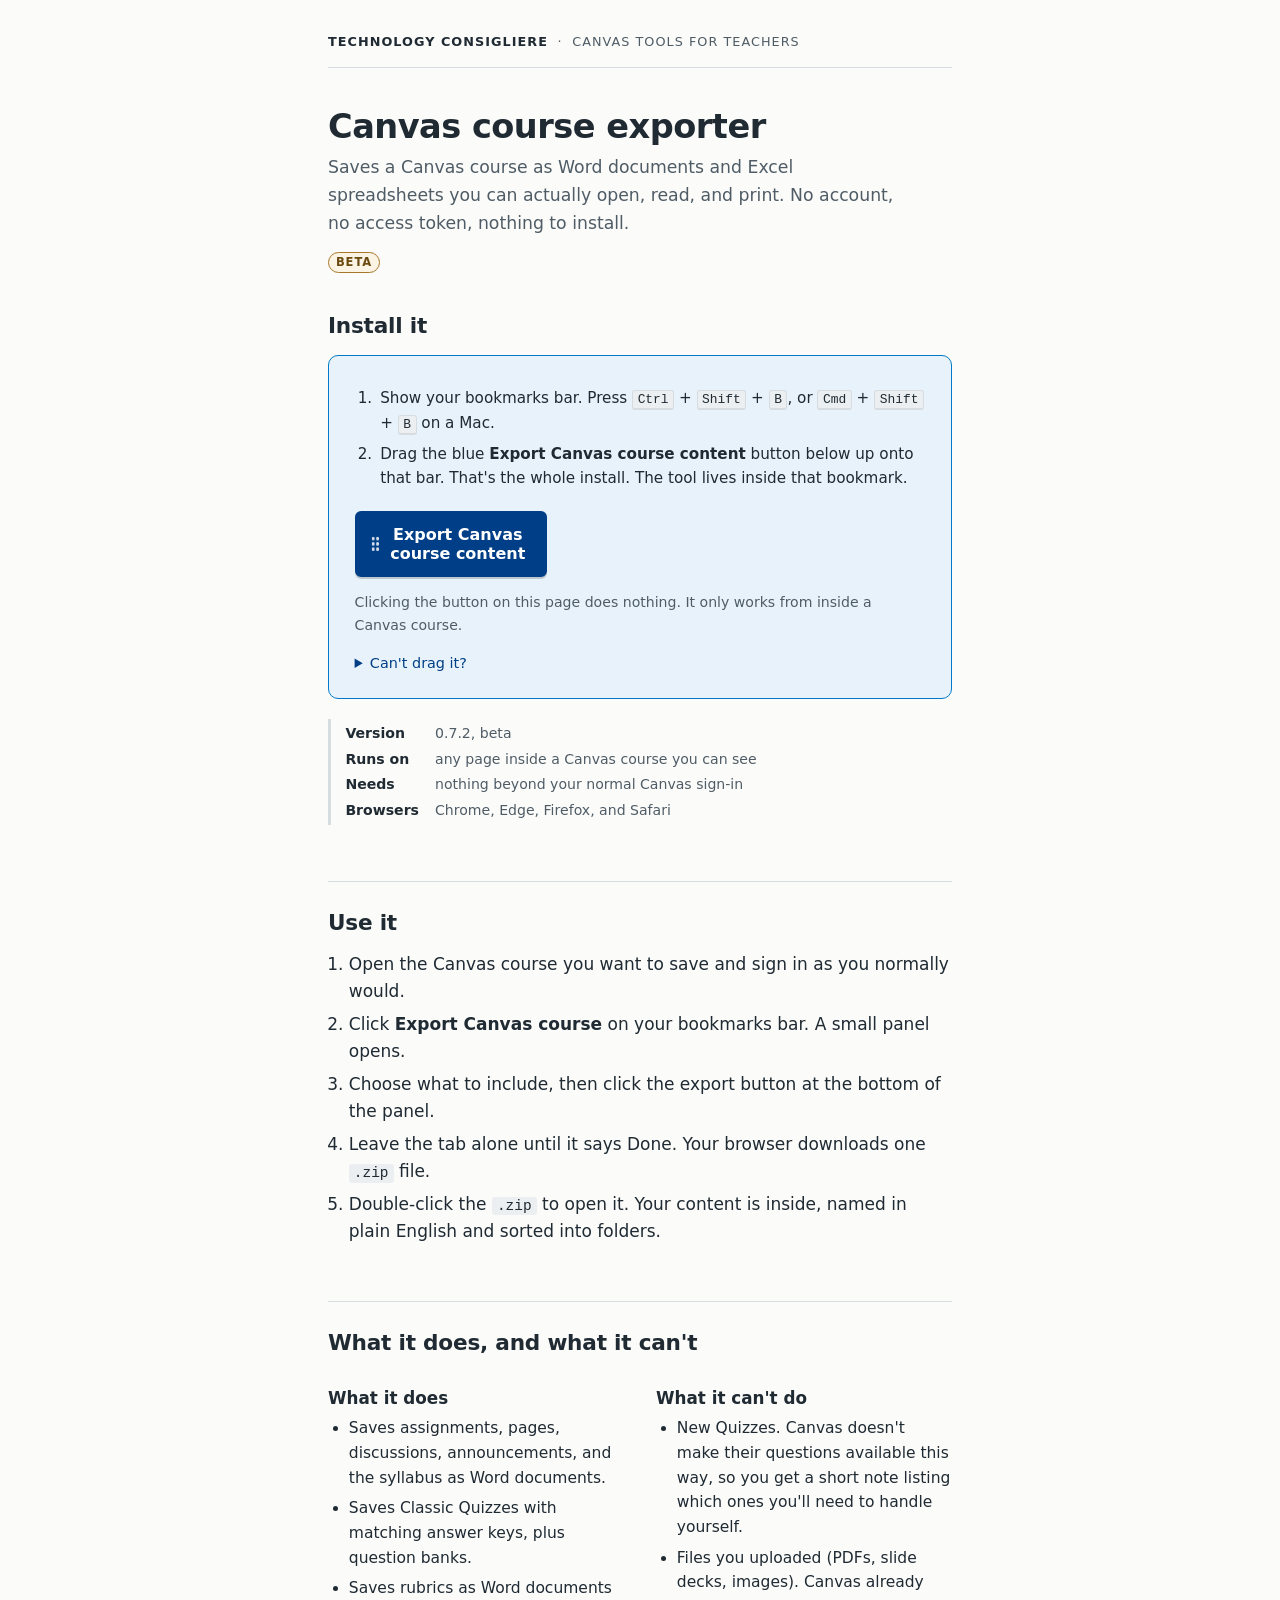
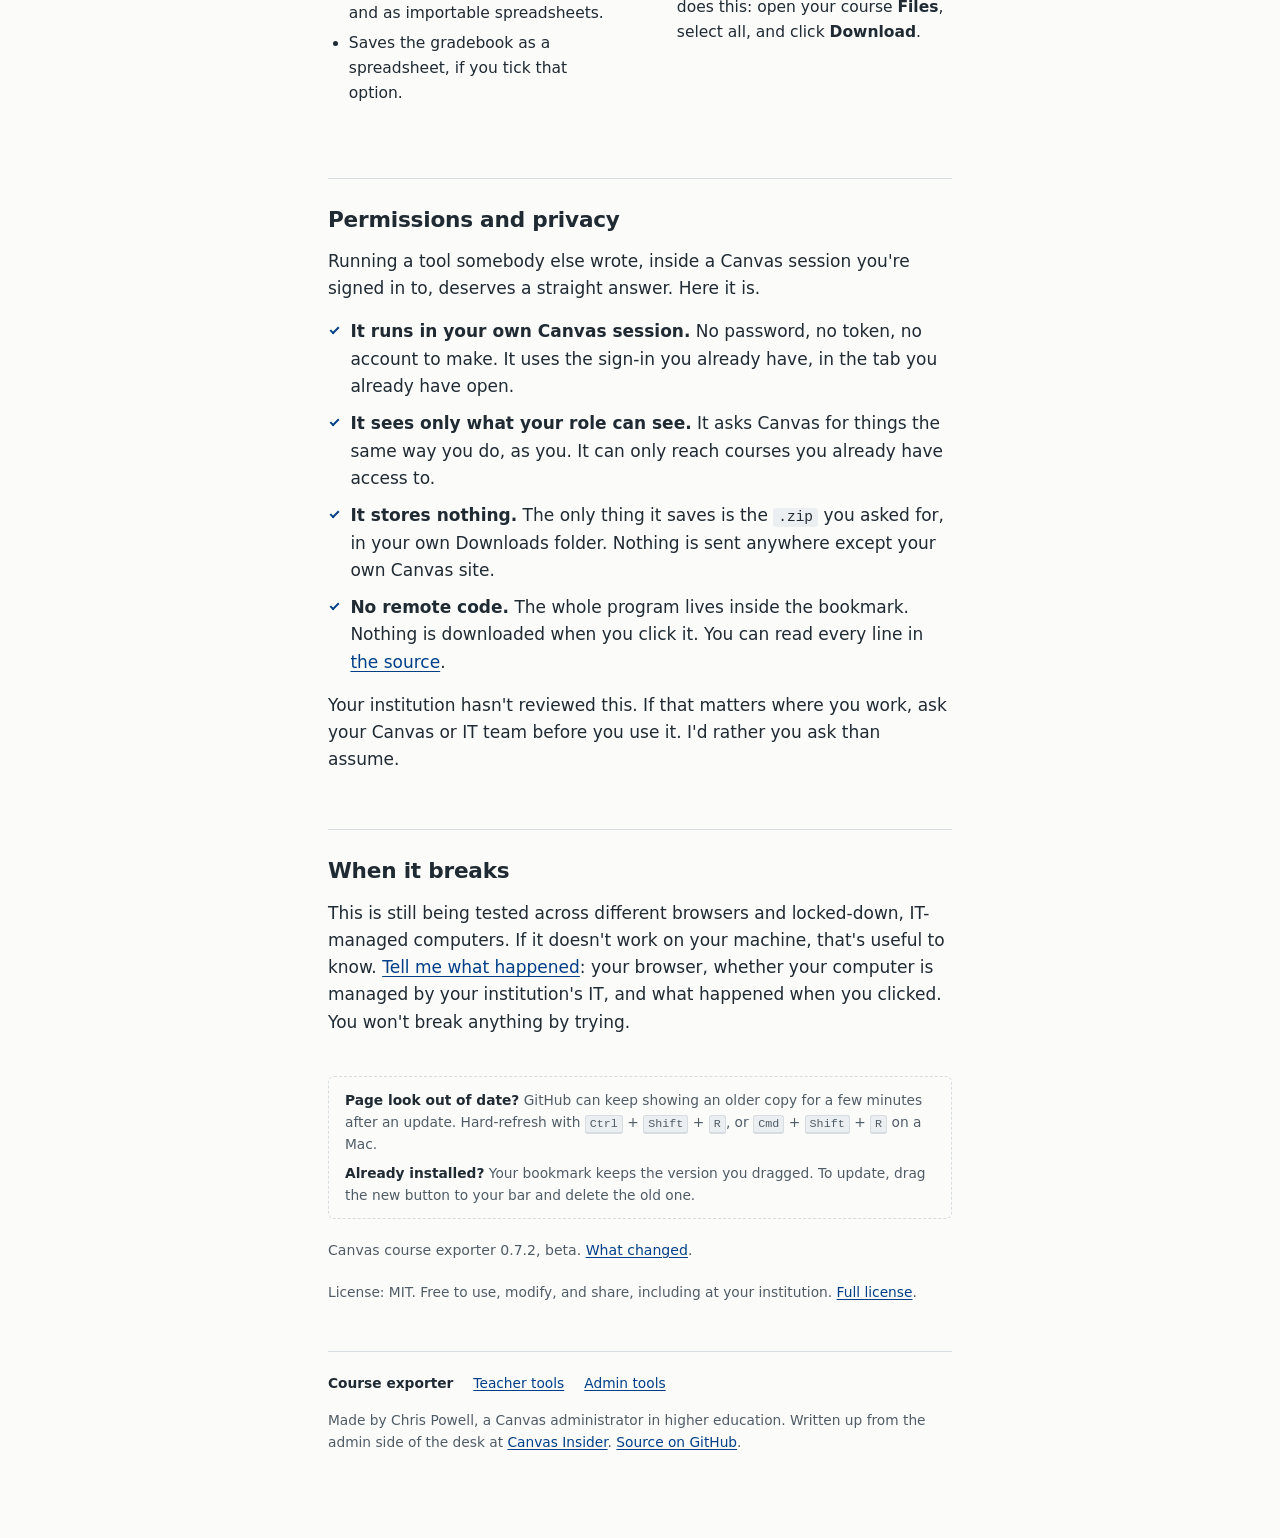
==== commit 7950570c: "Align install pages with CanvCleanup: WWU blue palette + self-hosted Fira Sans Repaletted the shared" ====
--- a/teacher/index.html
+++ b/teacher/index.html
@@ -9,6 +9,12 @@
 <title>Canvas course exporter has moved · Technology Consigliere</title>
 <!-- TC:STYLE -->
 <style>
+/* Fira Sans (SIL OFL), self-hosted and subsetted. WWU brand face, zero external calls. */
+@font-face{font-family:"Fira Sans";font-style:normal;font-weight:400;font-display:swap;src:url("/CanvExporter/fonts/FiraSans-Regular.woff") format("woff");}
+@font-face{font-family:"Fira Sans";font-style:normal;font-weight:500;font-display:swap;src:url("/CanvExporter/fonts/FiraSans-Medium.woff") format("woff");}
+@font-face{font-family:"Fira Sans";font-style:normal;font-weight:600;font-display:swap;src:url("/CanvExporter/fonts/FiraSans-SemiBold.woff") format("woff");}
+@font-face{font-family:"Fira Sans";font-style:normal;font-weight:700;font-display:swap;src:url("/CanvExporter/fonts/FiraSans-Bold.woff") format("woff");}
+
 /* tc-design 1.0.0
    Technology Consigliere install-page system.
    Canonical copy. tc_build.py inlines this into every page between the
@@ -24,11 +30,11 @@
   --tc-ink: #1f2a33;
   --tc-muted: #4f5c66;
   --tc-rule: #d6dce0;
-  --tc-accent: #0b5d8f;
+  --tc-accent: #003f87;
   --tc-accent-ink: #ffffff;
-  --tc-accent-hover: #084a72;
-  --tc-wash: #edf3f7;
-  --tc-wash-rule: #5f87a4;
+  --tc-accent-hover: #002f66;
+  --tc-wash: #e8f2fa;
+  --tc-wash-rule: #007ac8;
   --tc-code-bg: #eceff1;
   --tc-caution-bg: #fbf4e4;
   --tc-caution-rule: #a8782a;
@@ -36,11 +42,11 @@
   --tc-danger-bg: #fbeef0;
   --tc-danger-rule: #b4233c;
   --tc-danger-ink: #8c1a2e;
-  --tc-focus: #0b5d8f;
+  --tc-focus: #003f87;
 
   /* Sans everywhere: the "serif" slot is mapped to the sans stack on purpose. */
-  --tc-serif: system-ui, -apple-system, "Segoe UI", Roboto, Arial, sans-serif;
-  --tc-sans: system-ui, -apple-system, "Segoe UI", Roboto, Arial, sans-serif;
+  --tc-serif: "Fira Sans", system-ui, -apple-system, "Segoe UI", Roboto, Arial, sans-serif;
+  --tc-sans: "Fira Sans", system-ui, -apple-system, "Segoe UI", Roboto, Arial, sans-serif;
   --tc-mono: ui-monospace, "Cascadia Mono", Consolas, Menlo, monospace;
 
   --tc-measure: 42rem;
